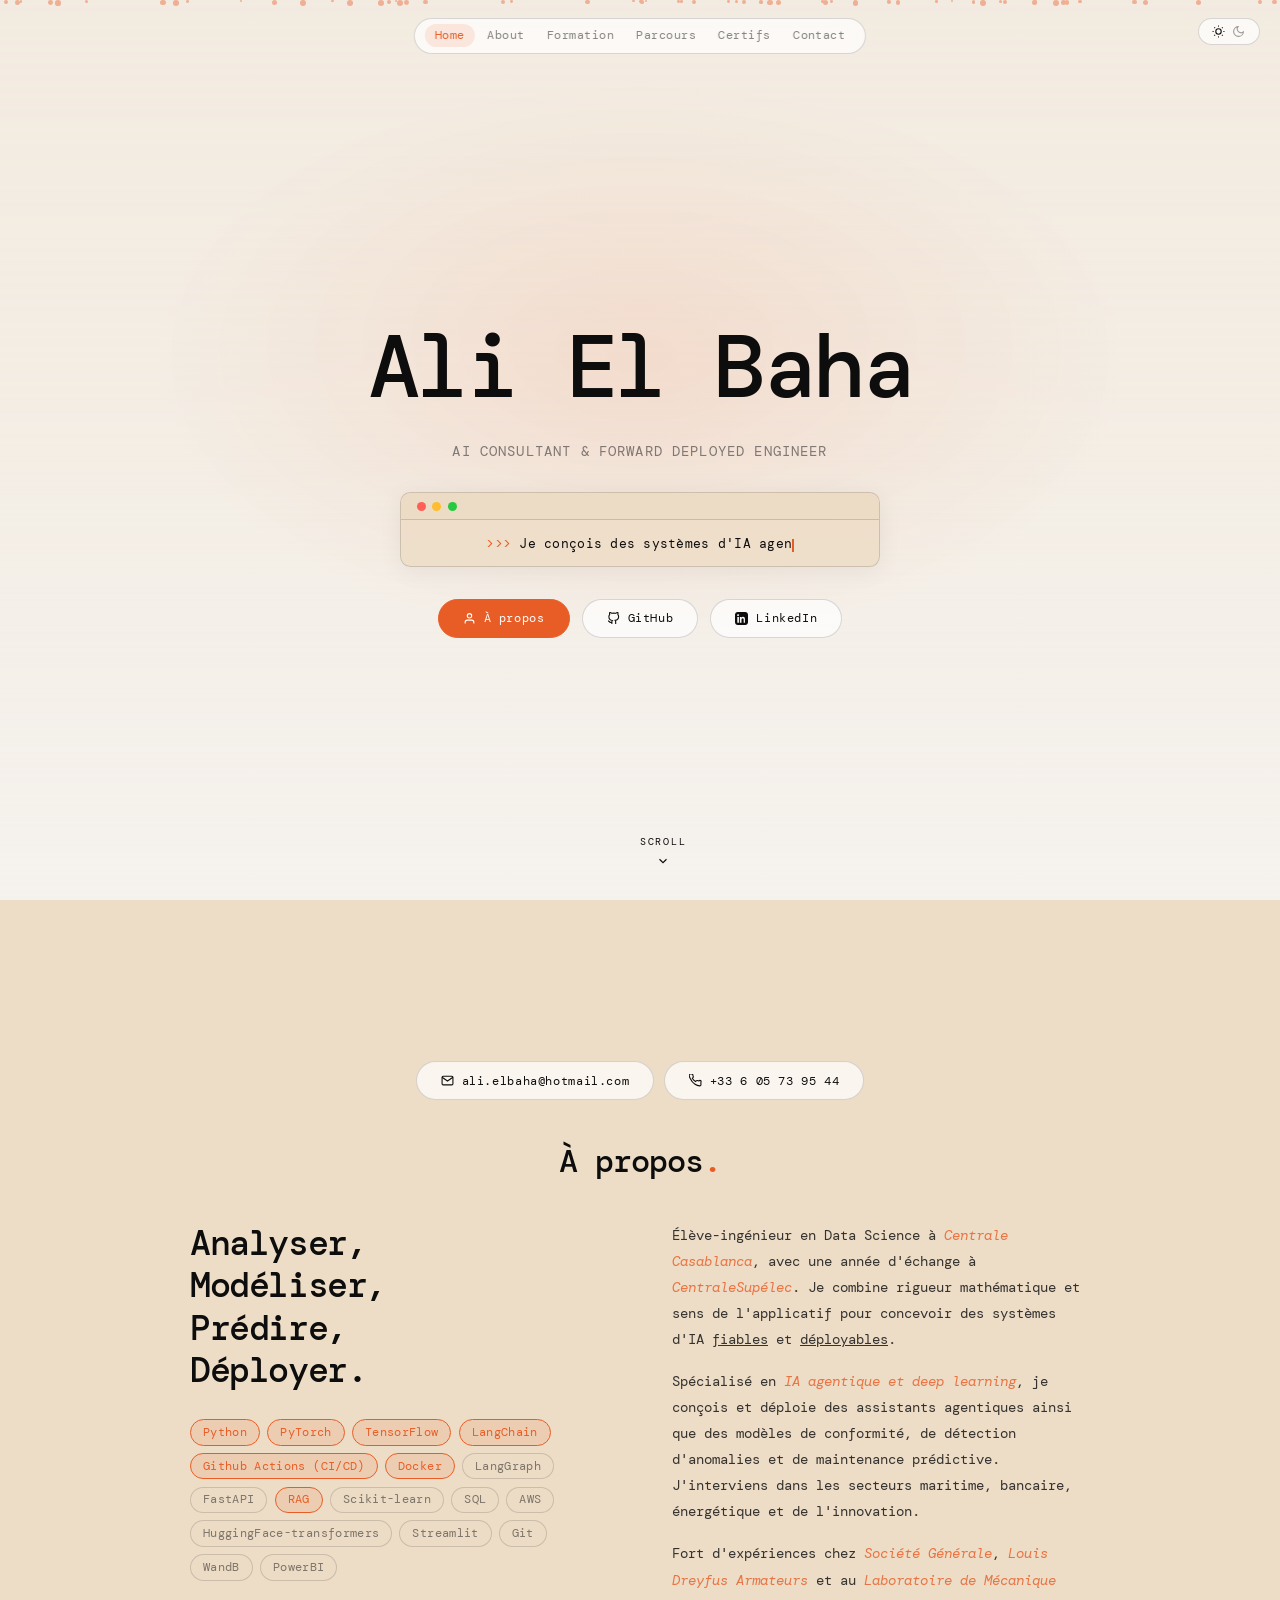
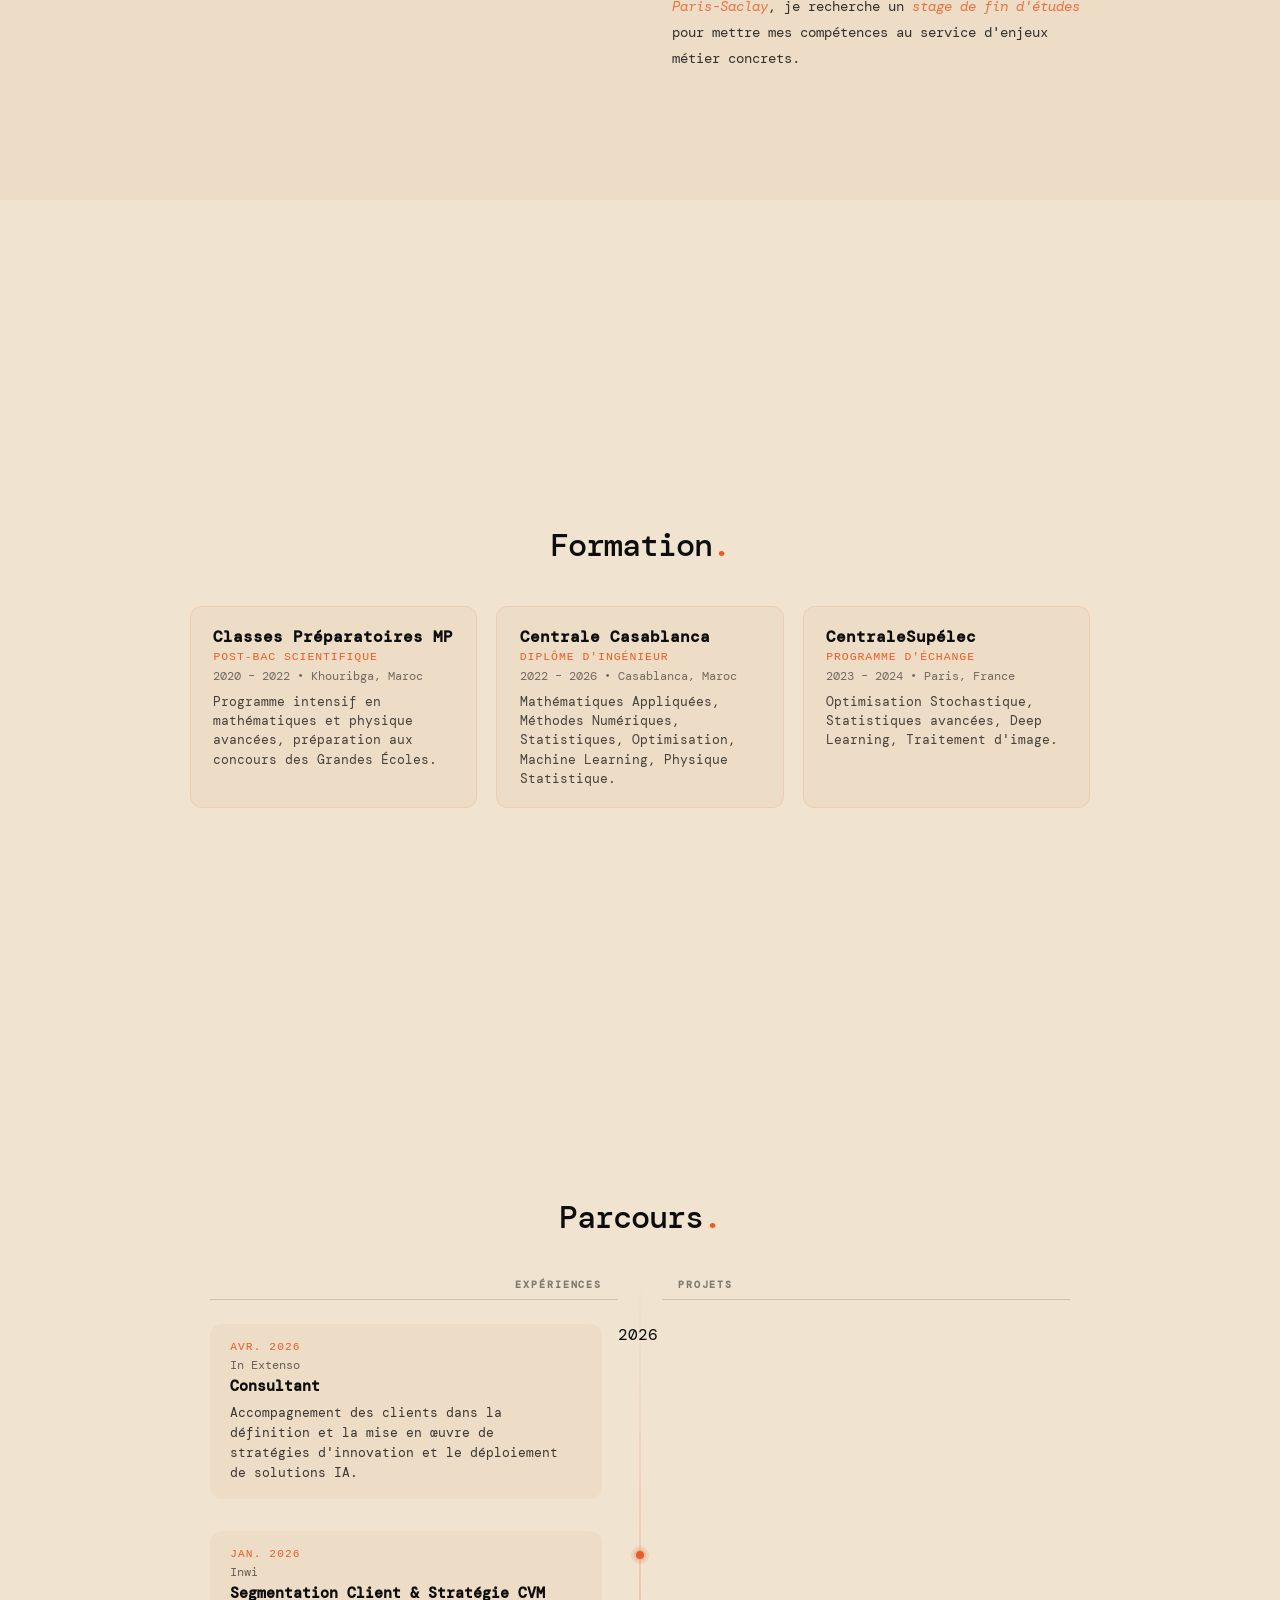
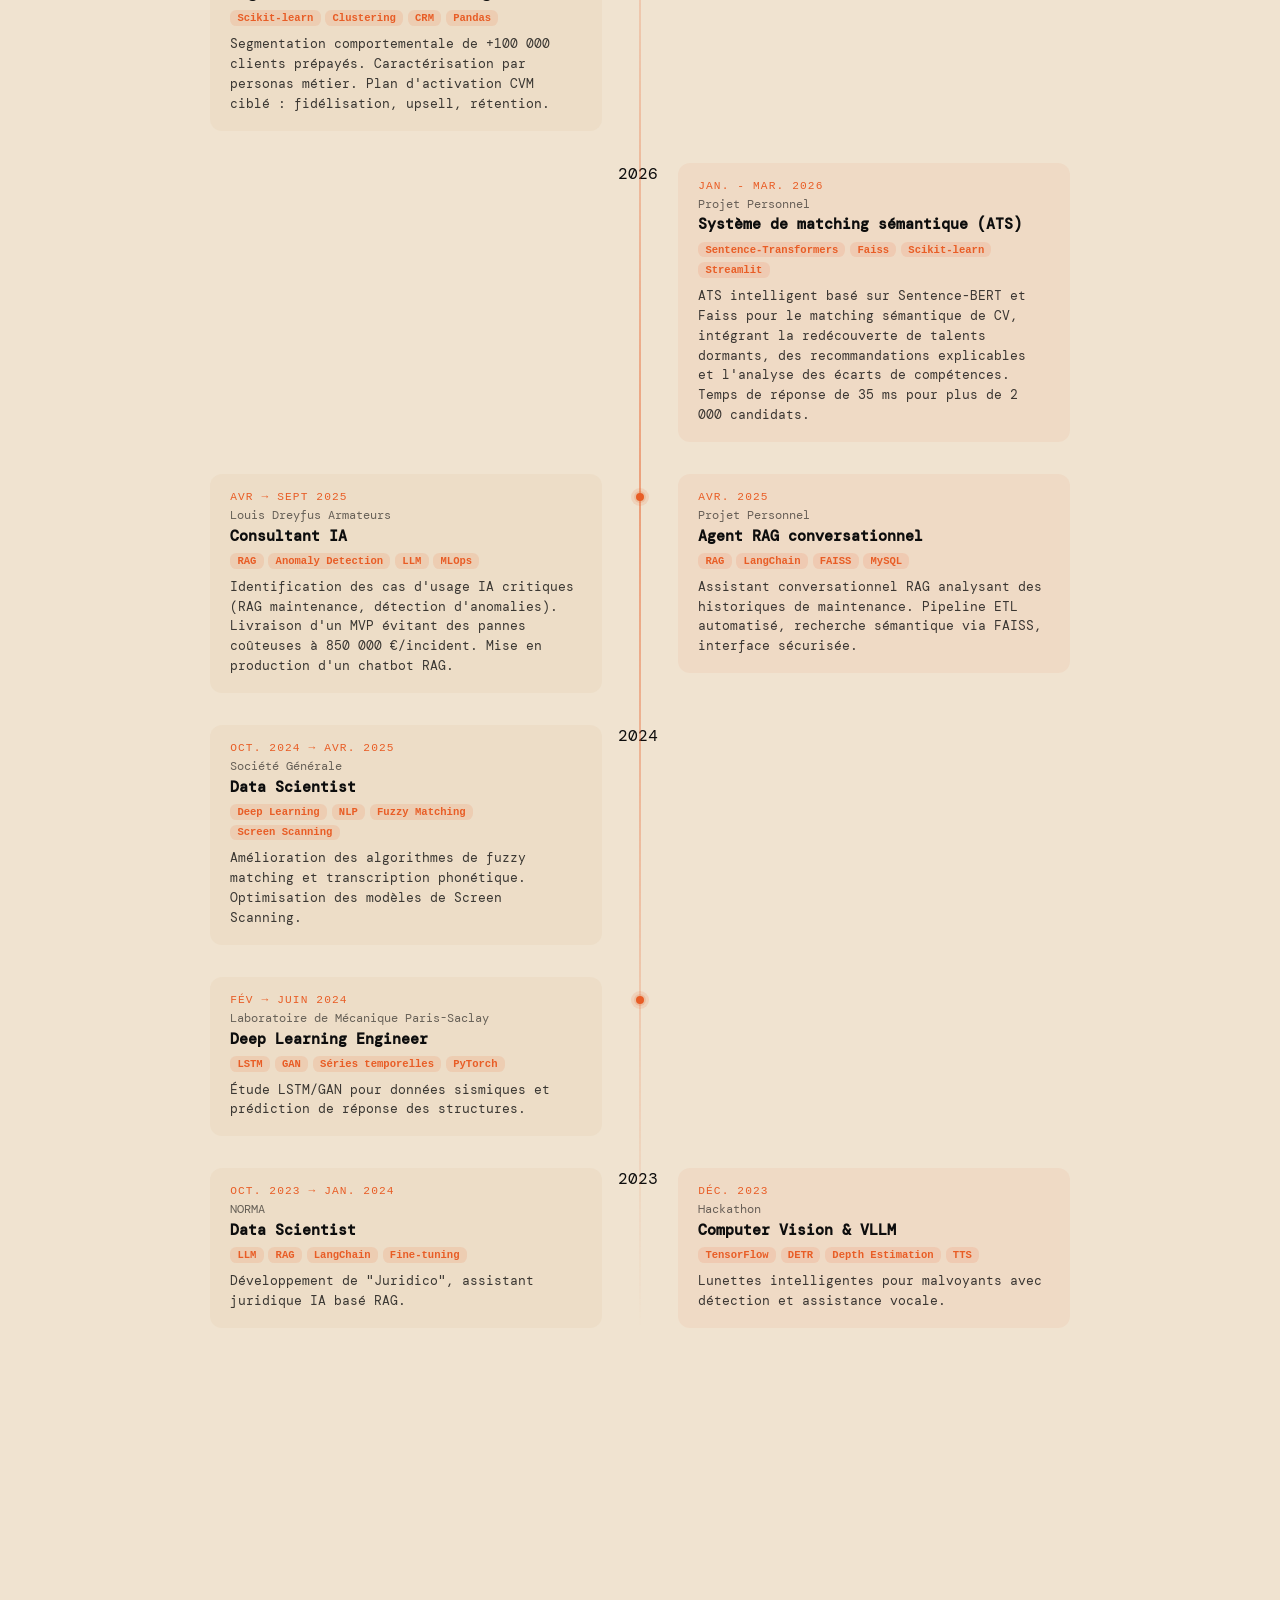
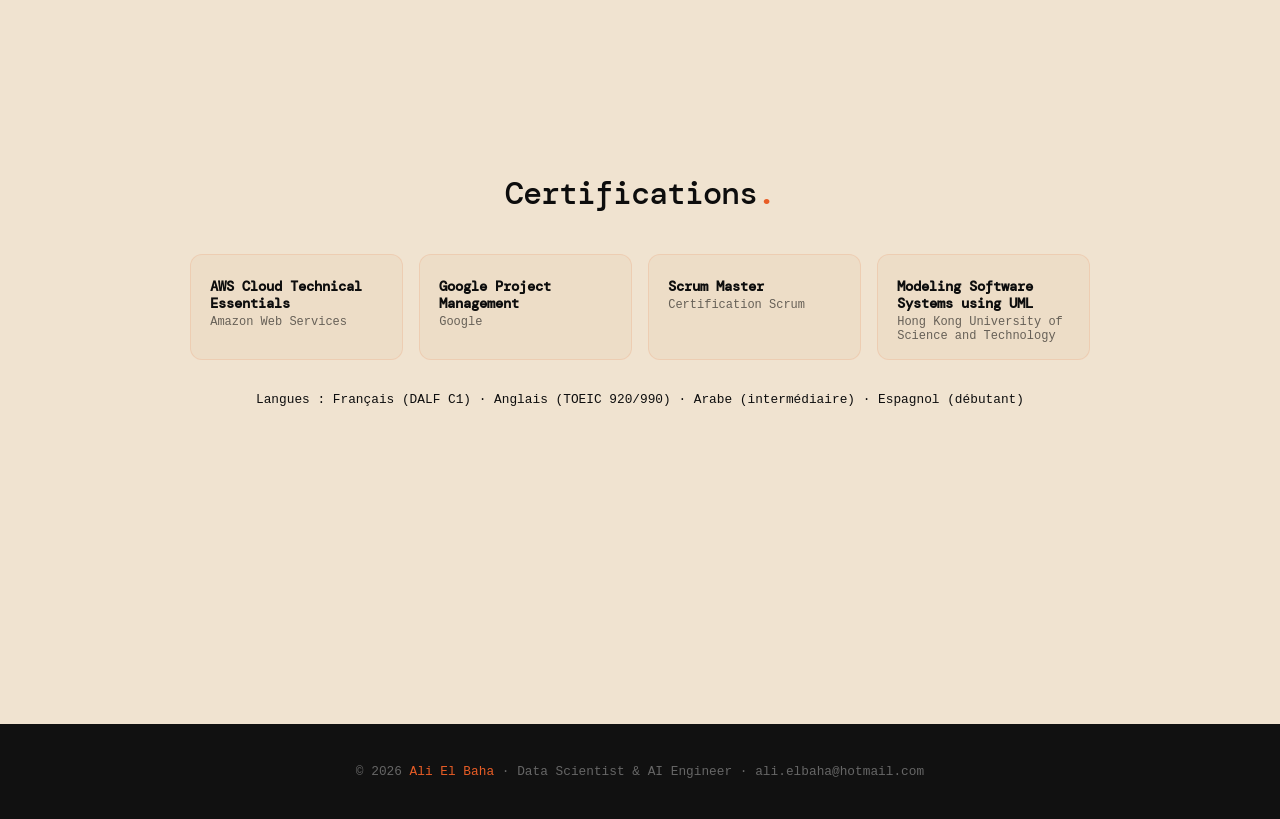
==== index.html @ 821bb81f "updated projects" ====
<!DOCTYPE html>
<html lang="fr" data-theme="light">
<head>
  <meta charset="UTF-8">
  <title>Ali El Baha | Data Scientist & AI Engineer</title>
  <meta name="viewport" content="width=device-width, initial-scale=1.0">
  <meta name="description" content="Ali El Baha — Élève-ingénieur en Data Science. Expertise en modélisation prédictive, Deep Learning, LLMs et IA agentique.">
  <meta name="keywords" content="data scientist, AI engineer, deep learning, LLM, RAG, machine learning, Python, PyTorch, Ali El Baha">
  <meta name="author" content="Ali El Baha">
  <meta property="og:title" content="Ali El Baha - Data Scientist & AI Engineer">
  <meta property="og:description" content="Portfolio d'Ali El Baha, Élève-ingénieur en Data Science. Expert en modélisation prédictive, LLMs et IA agentique.">
  <meta property="og:type" content="website">
  <meta name="twitter:card" content="summary_large_image">
  <meta name="robots" content="index,follow">
  <meta name="theme-color" content="#0a0a0a">
  <link rel="preconnect" href="https://fonts.googleapis.com">
  <link rel="preconnect" href="https://fonts.gstatic.com" crossorigin>
  <link href="https://fonts.googleapis.com/css2?family=DM+Mono:ital,wght@0,300;0,400;0,500;1,300;1,400&display=swap" rel="stylesheet">

  <style>
    :root {
      --primary: #0d0d0d;
      --secondary: #e85d26;
      --primary-rgb: 13, 13, 13;
      --secondary-rgb: 232, 93, 38;
      --color-bg: #ecdcc4c7;
      --color-bg-alt: #ecdcc4c7;
      --color-bg-alt2: rgba(232, 93, 38, 0.06);
      --color-text: #0d0d0d;
      --color-text-muted: rgba(13, 13, 13, 0.5);
      --color-border: rgba(13, 13, 13, 0.15);
      --color-accent: #e85d26;
      --color-accent-soft: rgba(232, 93, 38, 0.12);
      --color-accent-hover: #c94d1e;
      --color-surface: rgba(255,255,255,0.7);
      --color-surface-border: rgba(13,13,13,0.1);
    }
    [data-theme="dark"] {
      --primary: #f0ebe4;
      --secondary: #e85d26;
      --primary-rgb: 240, 235, 228;
      --secondary-rgb: 232, 93, 38;
      --color-bg: #111009;
      --color-bg-alt: #1a1812;
      --color-bg-alt2: rgba(232, 93, 38, 0.08);
      --color-text: #f0ebe4;
      --color-text-muted: rgba(240, 235, 228, 0.45);
      --color-border: rgba(240, 235, 228, 0.1);
      --color-accent: #e85d26;
      --color-accent-soft: rgba(232, 93, 38, 0.15);
      --color-accent-hover: #ff6d35;
      --color-surface: rgba(26, 24, 18, 0.8);
      --color-surface-border: rgba(240,235,228,0.08);
    }

    *, *::before, *::after { box-sizing: border-box; margin: 0; padding: 0; }
    html { scroll-behavior: smooth; }
    body {
      font-family: 'DM Mono', 'Courier New', monospace;
      background-color: var(--color-bg);
      color: var(--color-text);
      transition: background-color 0.4s, color 0.4s;
      overflow-x: hidden;
    }

    #particles-bg {
      position: fixed; inset: 0; z-index: 0; pointer-events: none; overflow: hidden;
    }
    .particle {
      position: absolute; border-radius: 50%; background: var(--color-accent);
      animation: float linear infinite;
    }
    @keyframes float {
      from { transform: translateY(100vh) scale(0); opacity: 0; }
      10% { opacity: 0.18; } 90% { opacity: 0.06; }
      to { transform: translateY(-10vh) scale(1); opacity: 0; }
    }

    .theme-toggle { position: fixed; top: 1.1rem; right: 1.25rem; z-index: 200; }
    .theme-toggle input { display: none; }
    .theme-toggle label {
      display: flex; align-items: center; gap: 0.45rem; cursor: pointer;
      background: var(--color-surface); backdrop-filter: blur(12px);
      -webkit-backdrop-filter: blur(12px); border: 1px solid var(--color-border);
      border-radius: 2rem; padding: 0.4rem 0.85rem; font-size: 0.72rem;
      font-family: 'DM Mono', monospace; color: var(--color-text);
      transition: all 0.3s; user-select: none; letter-spacing: 0.04em;
    }
    .theme-toggle label:hover { background: var(--color-accent-soft); border-color: var(--color-accent); }
    .theme-toggle label svg { transition: opacity 0.3s, transform 0.3s; flex-shrink: 0; }
    [data-theme="light"] #icon-moon { opacity: 0.4; }
    [data-theme="dark"] #icon-sun { opacity: 0.4; }

    nav {
      position: fixed; top: 1.1rem; left: 50%; transform: translateX(-50%);
      z-index: 200; display: flex; gap: 0.1rem; background: var(--color-surface);
      backdrop-filter: blur(12px); -webkit-backdrop-filter: blur(12px);
      border: 1px solid var(--color-border); border-radius: 2rem; padding: 0.35rem 0.6rem;
    }
    nav a {
      text-decoration: none; color: var(--color-text-muted); font-size: 0.72rem;
      padding: 0.25rem 0.65rem; border-radius: 1.5rem; transition: all 0.22s;
      font-family: 'DM Mono', monospace; letter-spacing: 0.04em; font-weight: 400;
    }
    nav a:hover { background: var(--color-accent); color: #fff; }
    nav a.active { background: var(--color-accent-soft); color: var(--color-accent); }

    section {
      position: relative; min-height: 100vh; display: flex; flex-direction: column;
      justify-content: center; align-items: center; padding: 6rem 1.5rem 4rem; z-index: 1;
    }
    .section-inner { max-width: 900px; width: 100%; }

    /* HERO */
    #hero {
      position: relative; text-align: center; min-height: 100vh; overflow: hidden;
      display: flex; flex-direction: column; justify-content: center; align-items: center;
    }
    #hero-image { position: absolute; inset: 0; background-size: cover; background-position: center; will-change: transform; z-index: 0; }
    #hero-overlay { position: absolute; inset: 0; z-index: 1; pointer-events: none; }
    [data-theme="light"] #hero-overlay {
      background: linear-gradient(to bottom, rgba(245,242,238,0.55) 0%, rgba(245,242,238,0.7) 50%, rgba(245,242,238,0.97) 100%);
    }
    [data-theme="dark"] #hero-overlay {
      background: linear-gradient(to bottom, rgba(17,16,9,0.3) 0%, rgba(17,16,9,0.5) 50%, rgba(17,16,9,0.97) 100%);
    }
    #hero-glow {
      position: absolute; inset: 0;
      background: radial-gradient(ellipse 55% 45% at 50% 40%, var(--color-accent-soft) 0%, transparent 70%);
      pointer-events: none; z-index: 2;
    }
    .hero-bg-title {
      position: absolute; top: 42%; left: 50%; transform: translate(-50%, -50%);
      font-size: clamp(2.5rem, 6vw, 7rem); font-weight: 500; letter-spacing: -0.04em;
      text-transform: uppercase; white-space: nowrap; pointer-events: none;
      user-select: none; z-index: 2; font-family: 'DM Mono', monospace;
      -webkit-text-stroke: 1px rgba(232, 93, 38, 0.18); color: transparent; opacity: 0.6;
    }
    [data-theme="dark"] .hero-bg-title { -webkit-text-stroke: 1px rgba(232, 93, 38, 0.22); }
    .hero-content {
      position: relative; z-index: 3; width: 100%; max-width: 640px;
      display: flex; flex-direction: column; align-items: center; gap: 2rem; padding: 2rem 1.5rem;
    }
    .hero-eyebrow {
      font-family: 'DM Mono', monospace; font-size: 0.7rem; letter-spacing: 0.2em;
      text-transform: uppercase; color: var(--color-accent); opacity: 0.85;
      animation: fadeUp 0.7s 0.1s ease both;
    }
    .hero-name {
      font-family: 'DM Mono', monospace; font-size: clamp(2.8rem, 7vw, 5.5rem);
      font-weight: 500; letter-spacing: -0.04em; line-height: 0.95;
      color: var(--color-text); animation: fadeUp 0.8s 0.2s ease both;
    }
    .hero-subtitle {
      font-family: 'DM Mono', monospace; font-size: clamp(0.75rem, 1.5vw, 0.9rem);
      color: var(--color-text-muted); letter-spacing: 0.08em; text-transform: uppercase;
      animation: fadeUp 0.8s 0.3s ease both;
    }
    @keyframes fadeUp {
      from { opacity: 0; transform: translateY(18px); }
      to { opacity: 1; transform: translateY(0); }
    }
    .hero-links {
      display: flex; gap: 0.75rem; justify-content: center; flex-wrap: wrap;
      animation: fadeUp 0.8s 0.4s ease both;
    }
    .hero-link {
      display: inline-flex; align-items: center; gap: 0.5rem;
      padding: 0.65rem 1.5rem; border: 1px solid var(--color-border); border-radius: 2rem;
      text-decoration: none; color: var(--color-text); font-size: 0.78rem;
      font-family: 'DM Mono', monospace; font-weight: 400; letter-spacing: 0.05em;
      transition: all 0.25s cubic-bezier(0.4,0,0.2,1);
      background: var(--color-surface); backdrop-filter: blur(8px); -webkit-backdrop-filter: blur(8px);
    }
    .hero-link:hover {
      background: var(--color-accent); border-color: var(--color-accent); color: #fff;
      transform: translateY(-2px); box-shadow: 0 8px 24px rgba(232, 93, 38, 0.25);
    }
    .hero-link.primary { background: var(--color-accent); border-color: var(--color-accent); color: #fff; }
    .hero-link.primary:hover {
      background: var(--color-accent-hover); border-color: var(--color-accent-hover);
      box-shadow: 0 8px 28px rgba(232, 93, 38, 0.35);
    }

    .code-window {
      background: var(--color-bg-alt); border: 1px solid var(--color-border);
      border-radius: 0.65rem; overflow: hidden; width: 100%; max-width: 480px;
      animation: fadeUp 0.8s 0.5s ease both; box-shadow: 0 4px 24px rgba(0,0,0,0.06);
    }
    [data-theme="dark"] .code-window { box-shadow: 0 4px 32px rgba(0,0,0,0.35); }
    .code-header {
      background: var(--color-bg); padding: 0.55rem 1rem; display: flex;
      align-items: center; gap: 0.4rem; border-bottom: 1px solid var(--color-border);
    }
    .dot { width: 9px; height: 9px; border-radius: 50%; flex-shrink: 0; }
    .dot.red { background: #ff5f57; }
    .dot.yellow { background: #febc2e; }
    .dot.green { background: #28c840; }
    .code-filename { margin-left: 0.5rem; font-family: 'DM Mono', monospace; font-size: 0.72rem; opacity: 0.45; color: var(--color-text); letter-spacing: 0.04em; }
    .code-body { padding: 0.9rem 1.1rem; font-family: 'DM Mono', monospace; font-size: 0.82rem; color: var(--color-text); min-height: 2.8rem; letter-spacing: 0.02em; }
    #skill-prompt { color: var(--color-accent); }
    #skill-cursor { display: inline-block; width: 1.5px; height: 1em; background: var(--color-accent); vertical-align: text-bottom; animation: blink 1s step-end infinite; }
    @keyframes blink { 50% { opacity: 0; } }

    .scroll-cue {
      position: absolute; bottom: 2rem; left: 50%; transform: translateX(-50%);
      z-index: 4; display: flex; flex-direction: column; align-items: center;
      gap: 0.4rem; opacity: 0.35; animation: fadeUp 1s 1s ease both;
    }
    .scroll-cue span { font-family: 'DM Mono', monospace; font-size: 0.6rem; letter-spacing: 0.18em; text-transform: uppercase; color: var(--color-text); }
    .scroll-cue svg { animation: bounce 2s ease-in-out infinite; }
    @keyframes bounce { 0%, 100% { transform: translateY(0); } 50% { transform: translateY(5px); } }

    .section-title {
      font-family: 'DM Mono', monospace; font-size: clamp(1.5rem, 3vw, 2rem);
      font-weight: 500; margin-bottom: 2.5rem; text-align: center; letter-spacing: -0.03em;
    }
    .section-title .accent { color: var(--color-accent); }

    /* ABOUT */
    #about { background: var(--color-bg-alt); }
    #about .about-grid { display: grid; grid-template-columns: 1fr 1fr; gap: 4rem; align-items: start; }
    .about-left { position: sticky; top: 6rem; }
    .about-left h2 {
      font-family: 'DM Mono', monospace; font-size: clamp(1.6rem, 3vw, 2.2rem);
      font-weight: 500; letter-spacing: -0.04em; line-height: 1.2;
      margin-bottom: 0.5rem; color: var(--color-text);
    }
    .about-left .about-role {
      font-family: 'DM Mono', monospace; font-size: 0.72rem; letter-spacing: 0.16em;
      text-transform: uppercase; color: var(--color-accent); margin-bottom: 1.75rem; display: block;
    }
    .about-stat-row { display: flex; gap: 1.5rem; flex-wrap: wrap; margin-top: 1.5rem; }
    .about-stat { display: flex; flex-direction: column; gap: 0.15rem; }
    .about-stat strong { font-family: 'DM Mono', monospace; font-size: 1.4rem; font-weight: 500; color: var(--color-accent); letter-spacing: -0.04em; line-height: 1; }
    .about-stat span { font-family: 'DM Mono', monospace; font-size: 0.68rem; letter-spacing: 0.1em; text-transform: uppercase; color: var(--color-text-muted); }
    .about-right { display: flex; flex-direction: column; gap: 1.5rem; }
    .about-text { font-family: 'DM Mono', monospace; font-size: 0.88rem; line-height: 1.85; color: var(--color-text); opacity: 0.82; }
    .about-text p + p { margin-top: 1rem; }
    .about-highlight { color: var(--color-accent); font-style: italic; }
    .skills-grid { display: flex; flex-wrap: wrap; gap: 0.45rem; }
    .skill-tag {
      font-family: 'DM Mono', monospace; font-size: 0.72rem; padding: 0.3rem 0.75rem;
      border: 1px solid var(--color-border); border-radius: 1.5rem;
      color: var(--color-text-muted); background: var(--color-bg);
      transition: all 0.2s cubic-bezier(0.4,0,0.2,1); letter-spacing: 0.03em; cursor: default;
    }
    .skill-tag:hover { background: var(--color-accent); border-color: var(--color-accent); color: #fff; transform: translateY(-1px); }
    .skill-tag.featured { border-color: var(--color-accent); color: var(--color-accent); background: var(--color-accent-soft); }
    .skill-tag.featured:hover { background: var(--color-accent); color: #fff; }

    .about-contact-bar { display: flex; flex-wrap: wrap; gap: 0.6rem; justify-content: center; margin-bottom: 2.5rem; }

    .reveal { opacity: 0; transform: translateY(22px); transition: opacity 0.65s ease, transform 0.65s ease; }
    .reveal.visible { opacity: 1; transform: translateY(0); }

    /* ══════════════════════════════════════
       TIMELINE — desktop (≥ 701px)
       Two-sided: experiences LEFT, projects RIGHT, facing each other.
       ══════════════════════════════════════ */
    #parcours { background: transparent; }

    .timeline {
      position: relative;
      max-width: 860px;
      margin: 0 auto;
    }
    /* Central vertical line */
    .timeline::before {
      content: '';
      position: absolute;
      left: 50%;
      top: 0; bottom: 0;
      width: 1px;
      background: linear-gradient(to bottom, transparent, var(--color-accent), transparent);
      transform: translateX(-50%);
    }

    /* Each row = left-card | rail | right-card */
    .tl-row {
      display: grid;
      grid-template-columns: 1fr 44px 1fr;
      gap: 0;
      margin-bottom: 2rem;
      align-items: start;
    }

    .tl-left  { padding-right: 1rem; }
    .tl-right { padding-left:  1rem; }

    /* Rail: dot + optional year label */
    .tl-rail {
      display: flex;
      flex-direction: column;
      align-items: center;
      padding-top: 1.1rem;
      gap: 0.35rem;
    }
    .tl-dot {
      width: 12px; height: 12px; border-radius: 50%;
      background: var(--color-accent);
      border: 2px solid var(--color-bg);
      box-shadow: 0 0 0 3px var(--color-accent-soft);
      flex-shrink: 0;
    }
    .tl-year {
      font-family: 'DM Mono', monospace;
      font-size: 0.62rem;
      letter-spacing: 0.1em;
      color: var(--color-accent);
      opacity: 0.7;
      writing-mode: vertical-rl;
      text-orientation: mixed;
    }

    /* Card styles */
    .tl-card {
      background: var(--color-bg-alt);
      border: 1px solid transparent;
      border-radius: 0.75rem;
      padding: 1rem 1.2rem;
      transition: all 0.25s;
      cursor: default;
      height: 100%;
    }
    .tl-card.project {
      background: var(--color-bg-alt2);
    }
    .tl-card:hover {
      border-color: var(--color-accent);
      transform: translateY(-2px);
      box-shadow: 0 4px 20px var(--color-accent-soft);
    }
    /* Empty placeholder — no card */
    .tl-empty { /* just takes up grid space */ }

    .tl-period {
      font-family: 'Courier New', monospace; font-size: 0.7rem;
      color: var(--color-accent); letter-spacing: 0.1em; margin-bottom: 0.25rem;
    }
    .tl-company { font-size: 0.76rem; opacity: 0.6; margin-bottom: 0.18rem; }
    .tl-role { font-size: 0.92rem; font-weight: 600; margin-bottom: 0.45rem; }
    .tl-tags { display: flex; flex-wrap: wrap; gap: 0.3rem; margin-bottom: 0.5rem; }
    .tl-tag {
      font-family: 'Courier New', monospace; font-size: 0.66rem; font-weight: 600;
      padding: 0.12rem 0.45rem; background: var(--color-accent-soft);
      color: var(--color-accent); border-radius: 0.4rem;
    }
    .tl-desc { font-size: 0.8rem; line-height: 1.55; opacity: 0.8; }

    /* Label strip above the two columns */
    .tl-header {
      display: grid;
      grid-template-columns: 1fr 44px 1fr;
      margin-bottom: 1.5rem;
    }
    .tl-header-label {
      font-family: 'DM Mono', monospace;
      font-size: 0.65rem;
      letter-spacing: 0.18em;
      text-transform: uppercase;
      color: var(--color-text-muted);
      padding-bottom: 0.5rem;
      border-bottom: 1px solid var(--color-border);
    }
    .tl-header-label.left  { text-align: right; padding-right: 1rem; }
    .tl-header-label.right { text-align: left;  padding-left:  1rem; }
    .tl-header-center { /* spacer */ }

    /* ══════════════════════════════════════
       TIMELINE — mobile (≤ 700px)
       Single column: left-aligned rail + card.
       All items stack in chronological order.
       ══════════════════════════════════════ */
    @media (max-width: 700px) {
      nav { display: none; }
      section { padding: 5rem 1rem 3rem; }

      .hero-name { font-size: clamp(2.2rem, 10vw, 3.5rem); }
      .hero-subtitle { font-size: 0.7rem; }
      .hero-links { gap: 0.5rem; }
      .hero-link { padding: 0.55rem 1rem; font-size: 0.72rem; }

      #about .about-grid { grid-template-columns: 1fr; gap: 2rem; }
      .about-left { position: static; }
      .about-contact-bar { gap: 0.4rem; }
      .about-contact-bar .hero-link { font-size: 0.7rem; padding: 0.5rem 0.85rem; }

      .code-window { max-width: 100%; }

      /* Hide column headers */
      .tl-header { display: none; }

      /* Vertical line on the left */
      .timeline::before { left: 0.85rem; transform: none; }

      /* Single-column layout */
      .tl-row {
        grid-template-columns: 1.8rem 1fr;
        grid-template-rows: auto;
        margin-bottom: 1.25rem;
      }

      /* Rail always in column 1 */
      .tl-rail { grid-column: 1; grid-row: 1; padding-top: 0.9rem; }

      /* The visible card always in column 2 */
      .tl-left,
      .tl-right  { grid-column: 2; grid-row: 1; padding: 0; }

      /* Hide whichever side has no card (the empty div) */
      .tl-empty  { display: none; }

      /* When a row has BOTH sides filled, stack them */
      .tl-row.both .tl-left  { grid-column: 2; grid-row: 1; padding-bottom: 0.75rem; }
      .tl-row.both .tl-right { grid-column: 2; grid-row: 2; }
      .tl-row.both .tl-rail  { grid-row: 1 / span 2; }

      /* Year label: rotate back to horizontal */
      .tl-year { writing-mode: horizontal-tb; font-size: 0.6rem; opacity: 0.6; }

      #certifications .cert-grid { grid-template-columns: 1fr; }
      .formation-grid { grid-template-columns: 1fr; }
    }

    /* CERTIFICATIONS */
    #certifications .cert-grid { display: grid; grid-template-columns: repeat(auto-fit, minmax(200px, 1fr)); gap: 1rem; }
    .cert-card { background: var(--color-bg-alt); border: 1px solid var(--color-accent-soft); border-radius: 0.75rem; padding: 1rem 1.2rem; transition: all 0.25s; }
    .cert-card:hover { border-color: var(--color-accent); transform: translateY(-2px); }
    .cert-icon { font-size: 1.4rem; margin-bottom: 0.4rem; }
    .cert-name { font-size: 0.85rem; font-weight: 600; margin-bottom: 0.2rem; }
    .cert-org { font-size: 0.75rem; opacity: 0.6; font-family: 'Courier New', monospace; }

    footer { text-align: center; padding: 2.5rem 1rem; background: #111; color: #666; font-size: 0.8rem; font-family: 'Courier New', monospace; }
    footer span { color: var(--color-accent); }

    .formation-grid { display: grid; grid-template-columns: repeat(auto-fit, minmax(250px, 1fr)); gap: 1.2rem; }
    .formation-card { background: var(--color-bg-alt); border: 1px solid var(--color-accent-soft); border-radius: 0.75rem; padding: 1.2rem 1.4rem; transition: all 0.25s; }
    .formation-card:hover { border-color: var(--color-accent); transform: translateY(-2px); }
    .formation-school { font-size: 1rem; font-weight: 600; margin-bottom: 0.2rem; }
    .formation-degree { font-family: 'Courier New', monospace; font-size: 0.72rem; color: var(--color-accent); letter-spacing: 0.08em; margin-bottom: 0.3rem; }
    .formation-period { font-size: 0.75rem; opacity: 0.55; margin-bottom: 0.5rem; }
    .formation-detail { font-size: 0.8rem; opacity: 0.75; line-height: 1.5; }
  </style>
</head>
<body>

  <div id="particles-bg"></div>

  <div class="theme-toggle">
    <input type="checkbox" id="theme-toggle-input">
    <label for="theme-toggle-input">
      <svg id="icon-sun" width="13" height="13" viewBox="0 0 24 24" fill="none" stroke="currentColor" stroke-width="2">
        <circle cx="12" cy="12" r="5"/>
        <line x1="12" y1="1" x2="12" y2="3"/><line x1="12" y1="21" x2="12" y2="23"/>
        <line x1="4.22" y1="4.22" x2="5.64" y2="5.64"/><line x1="18.36" y1="18.36" x2="19.78" y2="19.78"/>
        <line x1="1" y1="12" x2="3" y2="12"/><line x1="21" y1="12" x2="23" y2="12"/>
        <line x1="4.22" y1="19.78" x2="5.64" y2="18.36"/><line x1="18.36" y1="5.64" x2="19.78" y2="4.22"/>
      </svg>
      <svg id="icon-moon" width="13" height="13" viewBox="0 0 24 24" fill="none" stroke="currentColor" stroke-width="2">
        <path d="M21 12.79A9 9 0 1111.21 3a7 7 0 009.79 9.79z"/>
      </svg>
    </label>
  </div>

  <nav>
    <a href="#hero" class="active">Home</a>
    <a href="#about">About</a>
    <a href="#formation">Formation</a>
    <a href="#parcours">Parcours</a>
    <a href="#certifications">Certifs</a>
    <a href="#contact">Contact</a>
  </nav>

  <!-- HERO -->
  <section id="hero">
    <div id="hero-image" aria-hidden="true"></div>
    <div id="hero-overlay" aria-hidden="true"></div>
    <div id="hero-glow" aria-hidden="true"></div>
    <span class="hero-bg-title" aria-hidden="true"></span>
    <div class="hero-content">
      <p class="hero-eyebrow"></p>
      <h1 class="hero-name">Ali El Baha</h1>
      <p class="hero-subtitle">AI Consultant &amp; Forward Deployed Engineer</p>
      <div class="code-window">
        <div class="code-header">
          <span class="dot red"></span><span class="dot yellow"></span><span class="dot green"></span>
          <span class="code-filename"></span>
        </div>
        <div class="code-body">
          <span id="skill-prompt">&gt;&gt;&gt; </span>
          <span id="skill-prefix">Je </span><span id="skill-dyn"></span><span id="skill-cursor"></span>
        </div>
      </div>
      <div class="hero-links">
        <a href="#about" class="hero-link primary">
          <svg width="13" height="13" viewBox="0 0 24 24" fill="none" stroke="currentColor" stroke-width="2"><path d="M20 21v-2a4 4 0 00-4-4H8a4 4 0 00-4 4v2"/><circle cx="12" cy="7" r="4"/></svg>
          À propos
        </a>
        <a href="https://github.com/alielbaha" class="hero-link" target="_blank" rel="noopener">
          <svg width="13" height="13" viewBox="0 0 24 24" fill="none" stroke="currentColor" stroke-width="2"><path d="M9 19c-5 1.5-5-2.5-7-3m14 6v-3.87a3.37 3.37 0 00-.94-2.61c3.14-.35 6.44-1.54 6.44-7A5.44 5.44 0 0020 4.77 5.07 5.07 0 0019.91 1S18.73.65 16 2.48a13.38 13.38 0 00-7 0C6.27.65 5.09 1 5.09 1A5.07 5.07 0 005 4.77a5.44 5.44 0 00-1.5 3.78c0 5.42 3.3 6.61 6.44 7A3.37 3.37 0 009 18.13V22"/></svg>
          GitHub
        </a>
        <a href="https://www.linkedin.com/in/alielbaha/" class="hero-link" target="_blank" rel="noopener">
          <svg width="13" height="13" fill="currentColor" viewBox="0 0 24 24"><path d="M19 0h-14c-2.761 0-5 2.239-5 5v14c0 2.761 2.239 5 5 5h14c2.762 0 5-2.239 5-5v-14c0-2.761-2.238-5-5-5zm-11.75 20h-3v-11h3v11zm-1.5-12.268c-.966 0-1.75-.784-1.75-1.75s.784-1.75 1.75-1.75 1.75.784 1.75 1.75-.783 1.75-1.75 1.75zm13.25 12.268h-3v-5.604c0-1.337-.026-3.063-1.865-3.063-1.865 0-2.151 1.455-2.151 2.961v5.706h-3v-11h2.885v1.5h.041c.402-.761 1.382-1.563 2.845-1.563 3.041 0 3.604 2.002 3.604 4.604v6.459z"/></svg>
          LinkedIn
        </a>
      </div>
    </div>
    <div class="scroll-cue" aria-hidden="true">
      <span>Scroll</span>
      <svg width="14" height="14" viewBox="0 0 24 24" fill="none" stroke="currentColor" stroke-width="2"><polyline points="6 9 12 15 18 9"/></svg>
    </div>
  </section>

  <!-- ABOUT -->
  <section id="about">
    <div class="section-inner">
      <div class="about-contact-bar reveal">
        <a href="mailto:ali.elbaha@hotmail.com" class="hero-link">
          <svg width="13" height="13" fill="none" stroke="currentColor" stroke-width="2" viewBox="0 0 24 24"><path d="M4 4h16c1.1 0 2 .9 2 2v12c0 1.1-.9 2-2 2H4c-1.1 0-2-.9-2-2V6c0-1.1.9-2 2-2z"/><polyline points="22,6 12,13 2,6"/></svg>
          ali.elbaha@hotmail.com
        </a>
        <a href="tel:+33605739544" class="hero-link">
          <svg width="13" height="13" fill="none" stroke="currentColor" stroke-width="2" viewBox="0 0 24 24"><path d="M22 16.92v3a2 2 0 01-2.18 2 19.79 19.79 0 01-8.63-3.07A19.5 19.5 0 013.07 9.8 19.79 19.79 0 01.1 1.18 2 2 0 012.1 0h3a2 2 0 012 1.72 12.84 12.84 0 00.7 2.81 2 2 0 01-.45 2.11L6.09 7.91a16 16 0 006 6l1.27-1.27a2 2 0 012.11-.45 12.84 12.84 0 002.81.7A2 2 0 0122 14.92z"/></svg>
          +33 6 05 73 95 44
        </a>

      </div>
      <h2 class="section-title reveal">À propos<span class="accent">.</span></h2>
      <div class="about-grid">
        <div class="about-left reveal">
          <h2>Analyser<span class="accent">,</span><br>Modéliser<span class="accent">,</span><br>Prédire<span class="accent">,</span><br>Déployer<span class="accent">.</span></h2>
          <div class="skills-grid" style="margin-top:1.75rem;">
            <span class="skill-tag featured">Python</span>
            <span class="skill-tag featured">PyTorch</span>
            <span class="skill-tag featured">TensorFlow</span>
            <span class="skill-tag featured">LangChain</span>
            <span class="skill-tag featured">Github Actions (CI/CD)</span>
            <span class="skill-tag featured">Docker</span> 
            <span class="skill-tag">LangGraph</span>
            <span class="skill-tag">FastAPI</span>
            <span class="skill-tag featured">RAG</span>
            <span class="skill-tag">Scikit-learn</span>
            <span class="skill-tag">SQL</span>
            <span class="skill-tag">AWS</span>
            <span class="skill-tag">HuggingFace-transformers</span>
            <span class="skill-tag">Streamlit</span>
            <span class="skill-tag">Git</span>
            <span class="skill-tag">WandB</span>
            <span class="skill-tag">PowerBI</span>
          </div>
        </div>
        <div class="about-right reveal">
          <div class="about-text">
            <p>Élève-ingénieur en Data Science à <span class="about-highlight">Centrale Casablanca</span>, avec une année d'échange à <span class="about-highlight">CentraleSupélec</span>. Je combine rigueur mathématique et sens de l'applicatif pour concevoir des systèmes d'IA <u>fiables</u> et <u>déployables</u>.</p>
            <p>Spécialisé en <span class="about-highlight">IA agentique et deep learning</span>, je conçois et déploie des assistants agentiques ainsi que des modèles de conformité, de détection d'anomalies et de maintenance prédictive. J'interviens dans les secteurs maritime, bancaire, énergétique et de l'innovation.</p>
            <p>Fort d'expériences chez <span class="about-highlight">Société Générale</span>, <span class="about-highlight">Louis Dreyfus Armateurs</span> et au <span class="about-highlight">Laboratoire de Mécanique Paris-Saclay</span>, je recherche un <span class="about-highlight">stage de fin d'études</span> pour mettre mes compétences au service d'enjeux métier concrets.</p>
          </div>
        </div>
      </div>
    </div>
  </section>

  <!-- FORMATION -->
  <section id="formation">
    <div class="section-inner">
      <h2 class="section-title reveal">Formation<span class="accent">.</span></h2>
      <div class="formation-grid">
        <div class="formation-card reveal">
          <div class="formation-school">Classes Préparatoires MP</div>
          <div class="formation-degree">POST-BAC SCIENTIFIQUE</div>
          <div class="formation-period">2020 – 2022 • Khouribga, Maroc</div>
          <div class="formation-detail">Programme intensif en mathématiques et physique avancées, préparation aux concours des Grandes Écoles.</div>
        </div>
        <div class="formation-card reveal">
          <div class="formation-school">Centrale Casablanca</div>
          <div class="formation-degree">DIPLÔME D'INGÉNIEUR</div>
          <div class="formation-period">2022 – 2026 • Casablanca, Maroc</div>
          <div class="formation-detail">Mathématiques Appliquées, Méthodes Numériques, Statistiques, Optimisation, Machine Learning, Physique Statistique.</div>
        </div>
        <div class="formation-card reveal">
          <div class="formation-school">CentraleSupélec</div>
          <div class="formation-degree">PROGRAMME D'ÉCHANGE</div>
          <div class="formation-period">2023 – 2024 • Paris, France</div>
          <div class="formation-detail">Optimisation Stochastique, Statistiques avancées, Deep Learning, Traitement d'image.</div>
        </div>
      </div>
    </div>
  </section>

  <!-- PARCOURS -->
  <section id="parcours">
    <div class="section-inner">
      <h2 class="section-title reveal">Parcours<span class="accent">.</span></h2>

      <div class="timeline reveal">

        <!-- Column headers (desktop only) -->
        <div class="tl-header">
          <div class="tl-header-label left"><b>Expériences</b></div>
          <div class="tl-header-center"></div>
          <div class="tl-header-label right"><b>Projets</b></div>
        </div>

        <!-- ── 2026 ── -->

        <!-- AVR 2026 | In Extenso (exp only) -->
        <div class="tl-row">
          <div class="tl-left">
            <div class="tl-card">
              <div class="tl-period">AVR. 2026</div>
              <div class="tl-company">In Extenso</div>
              <div class="tl-role">Consultant</div>
              <div class="tl-desc">Accompagnement des clients dans la définition et la mise en œuvre de stratégies d'innovation et le déploiement de solutions IA.</div>
            </div>
          </div>
          <div class="timeline-rail">
            <div class="timeline-dot"></div>
            <div class="timeline-year">2026</div>
          </div>
          <div class="tl-empty tl-right"></div>
        </div>

        <!-- JAN 2026 | Inwi (exp only) -->
        <div class="tl-row">
          <div class="tl-left">
            <div class="tl-card">
              <div class="tl-period">JAN. 2026</div>
              <div class="tl-company">Inwi</div>
              <div class="tl-role">Segmentation Client &amp; Stratégie CVM</div>
              <div class="tl-tags">
                <span class="tl-tag">Scikit-learn</span><span class="tl-tag">Clustering</span>
                <span class="tl-tag">CRM</span><span class="tl-tag">Pandas</span>
              </div>
              <div class="tl-desc">Segmentation comportementale de +100 000 clients prépayés. Caractérisation par personas métier. Plan d'activation CVM ciblé : fidélisation, upsell, rétention.</div>
            </div>
          </div>
          <div class="tl-rail"><div class="tl-dot"></div></div>
          <div class="tl-empty tl-right"></div>
        </div>

        <!-- ── 2025 ── -->

        <!-- NOV 2025 | Multi-Agents (project only) -->
        <div class="tl-row">
          <div class="tl-empty tl-left"></div>
          <div class="timeline-rail">
            <div class="timeline-dot"></div>
            <div class="timeline-year">2026</div>
          </div>
          <div class="tl-right">
            <div class="tl-card project">
              <div class="tl-period">JAN. - MAR. 2026</div>
              <div class="tl-company">Projet Personnel</div>
              <div class="tl-role">Système de matching sémantique (ATS)</div>
              <div class="tl-tags">
                <span class="tl-tag">Sentence-Transformers</span>
                <span class="tl-tag">Faiss</span>
                <span class="tl-tag">Scikit-learn</span>
                <span class="tl-tag">Streamlit</span>
              </div>
              <div class="tl-desc">
                ATS intelligent basé sur Sentence-BERT et Faiss pour le matching sémantique de CV, intégrant la redécouverte de talents dormants, des recommandations explicables et l'analyse des écarts de compétences. Temps de réponse de 35 ms pour plus de 2 000 candidats.
              </div>
            </div>
          </div>
        </div>

        <!-- AVR–SEPT 2025 | Louis Dreyfus (exp)  ↔  AVR 2025 | RAG project -->
        <div class="tl-row both">
          <div class="tl-left">
            <div class="tl-card">
              <div class="tl-period">AVR → SEPT 2025</div>
              <div class="tl-company">Louis Dreyfus Armateurs</div>
              <div class="tl-role">Consultant IA</div>
              <div class="tl-tags">
                <span class="tl-tag">RAG</span><span class="tl-tag">Anomaly Detection</span>
                <span class="tl-tag">LLM</span><span class="tl-tag">MLOps</span>
              </div>
              <div class="tl-desc">Identification des cas d'usage IA critiques (RAG maintenance, détection d'anomalies). Livraison d'un MVP évitant des pannes coûteuses à 850 000 €/incident. Mise en production d'un chatbot RAG.</div>
            </div>
          </div>
          <div class="tl-rail"><div class="tl-dot"></div></div>
          <div class="tl-right">
            <div class="tl-card project">
              <div class="tl-period">AVR. 2025</div>
              <div class="tl-company">Projet Personnel</div>
              <div class="tl-role">Agent RAG conversationnel</div>
              <div class="tl-tags">
                <span class="tl-tag">RAG</span><span class="tl-tag">LangChain</span>
                <span class="tl-tag">FAISS</span><span class="tl-tag">MySQL</span>
              </div>
              <div class="tl-desc">Assistant conversationnel RAG analysant des historiques de maintenance. Pipeline ETL automatisé, recherche sémantique via FAISS, interface sécurisée.</div>
            </div>
          </div>
        </div>

        <!-- ── 2024–2025 ── -->

        <!-- OCT 2024–AVR 2025 | Société Générale (exp only) -->
        <div class="tl-row">
          <div class="tl-left">
            <div class="tl-card">
              <div class="tl-period">OCT. 2024 → AVR. 2025</div>
              <div class="tl-company">Société Générale</div>
              <div class="tl-role">Data Scientist</div>
              <div class="tl-tags">
                <span class="tl-tag">Deep Learning</span><span class="tl-tag">NLP</span>
                <span class="tl-tag">Fuzzy Matching</span><span class="tl-tag">Screen Scanning</span>
              </div>
              <div class="tl-desc">Amélioration des algorithmes de fuzzy matching et transcription phonétique. Optimisation des modèles de Screen Scanning.</div>
            </div>
          </div>
          <div class="timeline-rail">
            <div class="timeline-dot"></div>
            <div class="timeline-year">2024</div>
          </div>
          <div class="tl-empty tl-right"></div>
        </div>

        <!-- FÉV–JUIN 2024 | Paris-Saclay (exp only) -->
        <div class="tl-row">
          <div class="tl-left">
            <div class="tl-card">
              <div class="tl-period">FÉV → JUIN 2024</div>
              <div class="tl-company">Laboratoire de Mécanique Paris-Saclay</div>
              <div class="tl-role">Deep Learning Engineer</div>
              <div class="tl-tags">
                <span class="tl-tag">LSTM</span><span class="tl-tag">GAN</span>
                <span class="tl-tag">Séries temporelles</span><span class="tl-tag">PyTorch</span>
              </div>
              <div class="tl-desc">Étude LSTM/GAN pour données sismiques et prédiction de réponse des structures.</div>
            </div>
          </div>
          <div class="tl-rail"><div class="tl-dot"></div></div>
          <div class="tl-empty tl-right"></div>
        </div>

        <!-- ── 2023–2024 ── -->

        <!-- OCT 2023–JAN 2024 | NORMA (exp)  ↔  DÉC 2023 | Hackathon (project) -->
        <div class="tl-row both">
          <div class="tl-left">
            <div class="tl-card">
              <div class="tl-period">OCT. 2023 → JAN. 2024</div>
              <div class="tl-company">NORMA</div>
              <div class="tl-role">Data Scientist</div>
              <div class="tl-tags">
                <span class="tl-tag">LLM</span><span class="tl-tag">RAG</span>
                <span class="tl-tag">LangChain</span><span class="tl-tag">Fine-tuning</span>
              </div>
              <div class="tl-desc">Développement de "Juridico", assistant juridique IA basé RAG.</div>
            </div>
          </div>
          <div class="timeline-rail">
            <div class="timeline-dot"></div>
            <div class="timeline-year">2023</div>
          </div>
          <div class="tl-right">
            <div class="tl-card project">
              <div class="tl-period">DÉC. 2023</div>
              <div class="tl-company">Hackathon</div>
              <div class="tl-role">Computer Vision &amp; VLLM</div>
              <div class="tl-tags">
                <span class="tl-tag">TensorFlow</span><span class="tl-tag">DETR</span>
                <span class="tl-tag">Depth Estimation</span><span class="tl-tag">TTS</span>
              </div>
              <div class="tl-desc">Lunettes intelligentes pour malvoyants avec détection et assistance vocale.</div>
            </div>
          </div>
        </div>

      </div><!-- /.timeline -->
    </div>
  </section>

  <!-- CERTIFICATIONS -->
  <section id="certifications">
    <div class="section-inner">
      <h2 class="section-title reveal">Certifications<span class="accent">.</span></h2>
      <div class="cert-grid">
        <div class="cert-card reveal">
          <div class="cert-icon"></div>
          <div class="cert-name">AWS Cloud Technical Essentials</div>
          <div class="cert-org">Amazon Web Services</div>
        </div>
                <div class="cert-card reveal">
          <div class="cert-icon"></div>
          <div class="cert-name">Google Project Management</div>
          <div class="cert-org">Google</div>
        </div>

        <div class="cert-card reveal">
          <div class="cert-icon"></div>
          <div class="cert-name">Scrum Master</div>
          <div class="cert-org">Certification Scrum</div>
        </div>
        <div class="cert-card reveal">
          <div class="cert-icon"></div>
          <div class="cert-name">Modeling Software Systems using UML</div>
          <div class="cert-org">Hong Kong University of Science and Technology</div>
        </div>
      </div>
      <div style="margin-top:2rem; text-align:center;" class="reveal">
        <p style="font-family:'Courier New',monospace; font-size:0.8rem;">
          Langues : <span class="accent">Français (DALF C1)</span> · Anglais (TOEIC 920/990) · Arabe (intermédiaire) · Espagnol (débutant)
        </p>
      </div>
    </div>
  </section>

  <footer>
    <p>© 2026 <span>Ali El Baha</span> · Data Scientist &amp; AI Engineer · ali.elbaha@hotmail.com</p>
  </footer>

  <script>
    // Particles
    (function() {
      const bg = document.getElementById('particles-bg');
      for (let i = 0; i < 60; i++) {
        const p = document.createElement('div');
        p.className = 'particle';
        const size = Math.random() * 4 + 2;
        p.style.cssText = `width:${size}px;height:${size}px;left:${Math.random()*100}%;animation-duration:${8+Math.random()*12}s;animation-delay:${-Math.random()*20}s;`;
        bg.appendChild(p);
      }
    })();

    // Theme
    (function() {
      const toggle = document.getElementById('theme-toggle-input');
      const saved = localStorage.getItem('theme') || 'light';
      document.documentElement.setAttribute('data-theme', saved);
      toggle.checked = saved === 'dark';
      toggle.addEventListener('change', () => {
        const t = toggle.checked ? 'dark' : 'light';
        document.documentElement.setAttribute('data-theme', t);
        localStorage.setItem('theme', t);
      });
    })();

    // Typing animation
    (function() {
      const skills = [
        "conçois des systèmes d'IA agentique.",
        "entraîne des modèles prédictifs et fine-tune des LLMs.",
        "déploie des pipelines IA en production.",
        "résous des problèmes métier avec les données.",
      ];
      const dyn = document.getElementById('skill-dyn');
      const prefix = document.getElementById('skill-prefix');
      let idx = 0, pos = 0, erasing = false, wait = 0;
      const vowels = /^[aeiouyhàâäéèêëîïôöùûü]/i;
      function update() {
        if (wait > 0) { wait -= 16; requestAnimationFrame(update); return; }
        const s = skills[idx];
        prefix.textContent = vowels.test(s) ? "J'" : "Je ";
        if (!erasing) {
          dyn.textContent = s.slice(0, ++pos);
          if (pos >= s.length) { erasing = true; wait = 1800; }
        } else {
          dyn.textContent = s.slice(0, --pos);
          if (pos === 0) { erasing = false; idx = (idx + 1) % skills.length; wait = 400; }
        }
        setTimeout(() => requestAnimationFrame(update), erasing ? 35 : 65);
      }
      requestAnimationFrame(update);
    })();

    // Scroll reveal
    (function() {
      const obs = new IntersectionObserver(entries => {
        entries.forEach(e => { if (e.isIntersecting) { e.target.classList.add('visible'); obs.unobserve(e.target); } });
      }, { threshold: 0.1 });
      document.querySelectorAll('.reveal').forEach(el => obs.observe(el));
    })();

    // Smooth scroll
    document.querySelectorAll('a[href^="#"]').forEach(a => {
      a.addEventListener('click', e => {
        const target = document.querySelector(a.getAttribute('href'));
        if (target) { e.preventDefault(); target.scrollIntoView({ behavior: 'smooth' }); }
      });
    });
  </script>
</body>
</html>
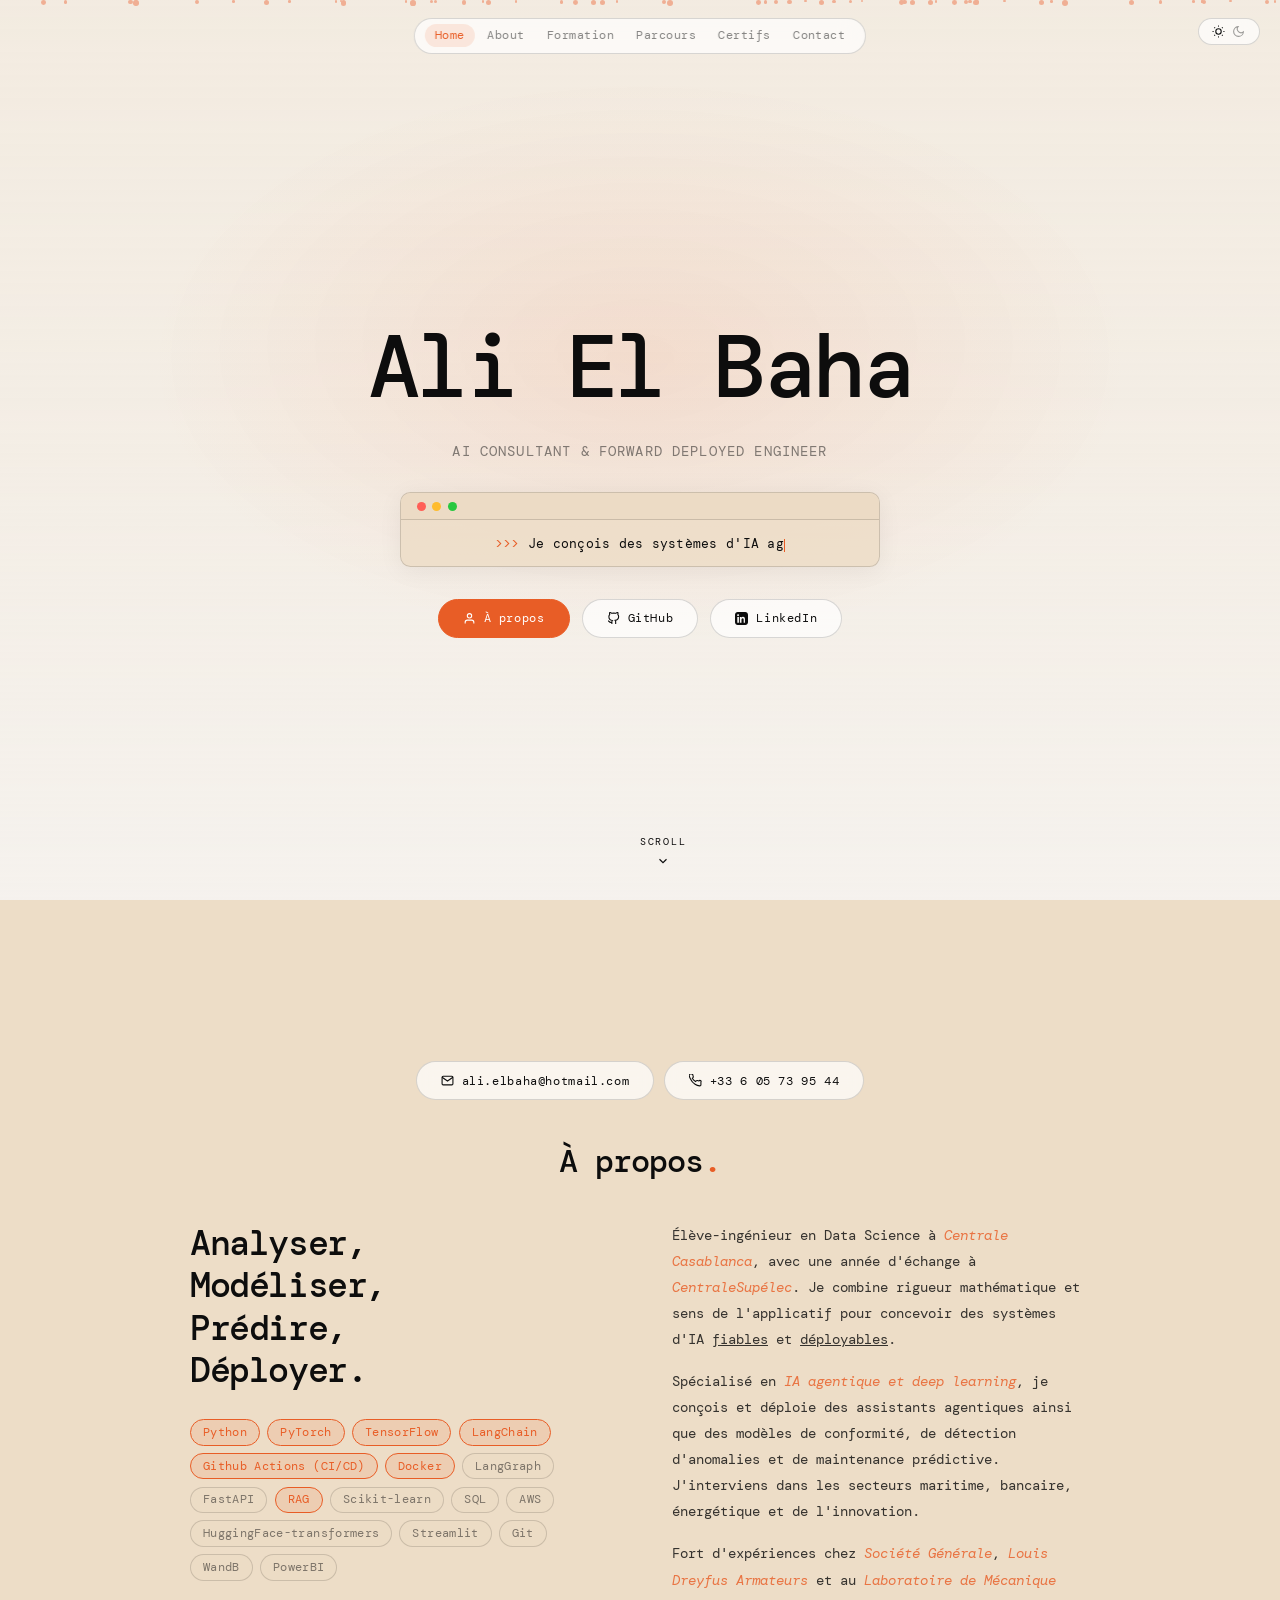
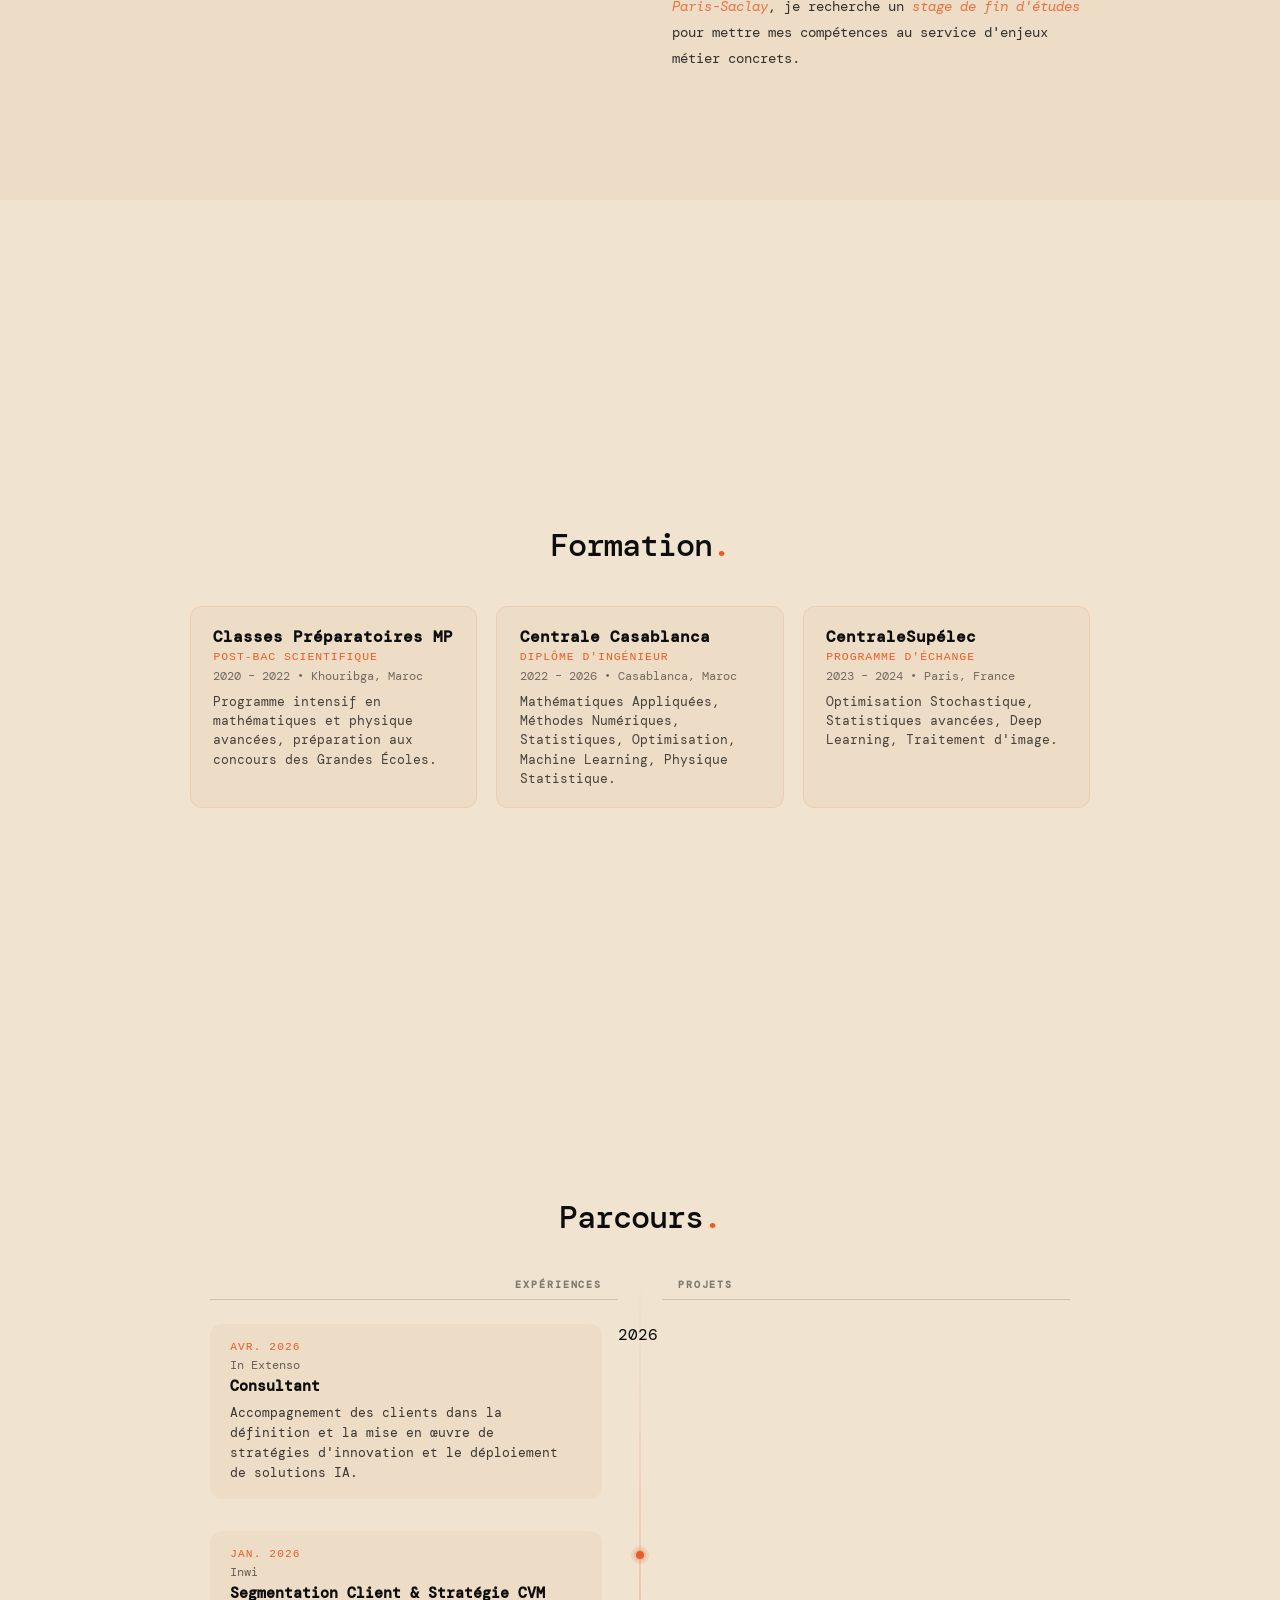
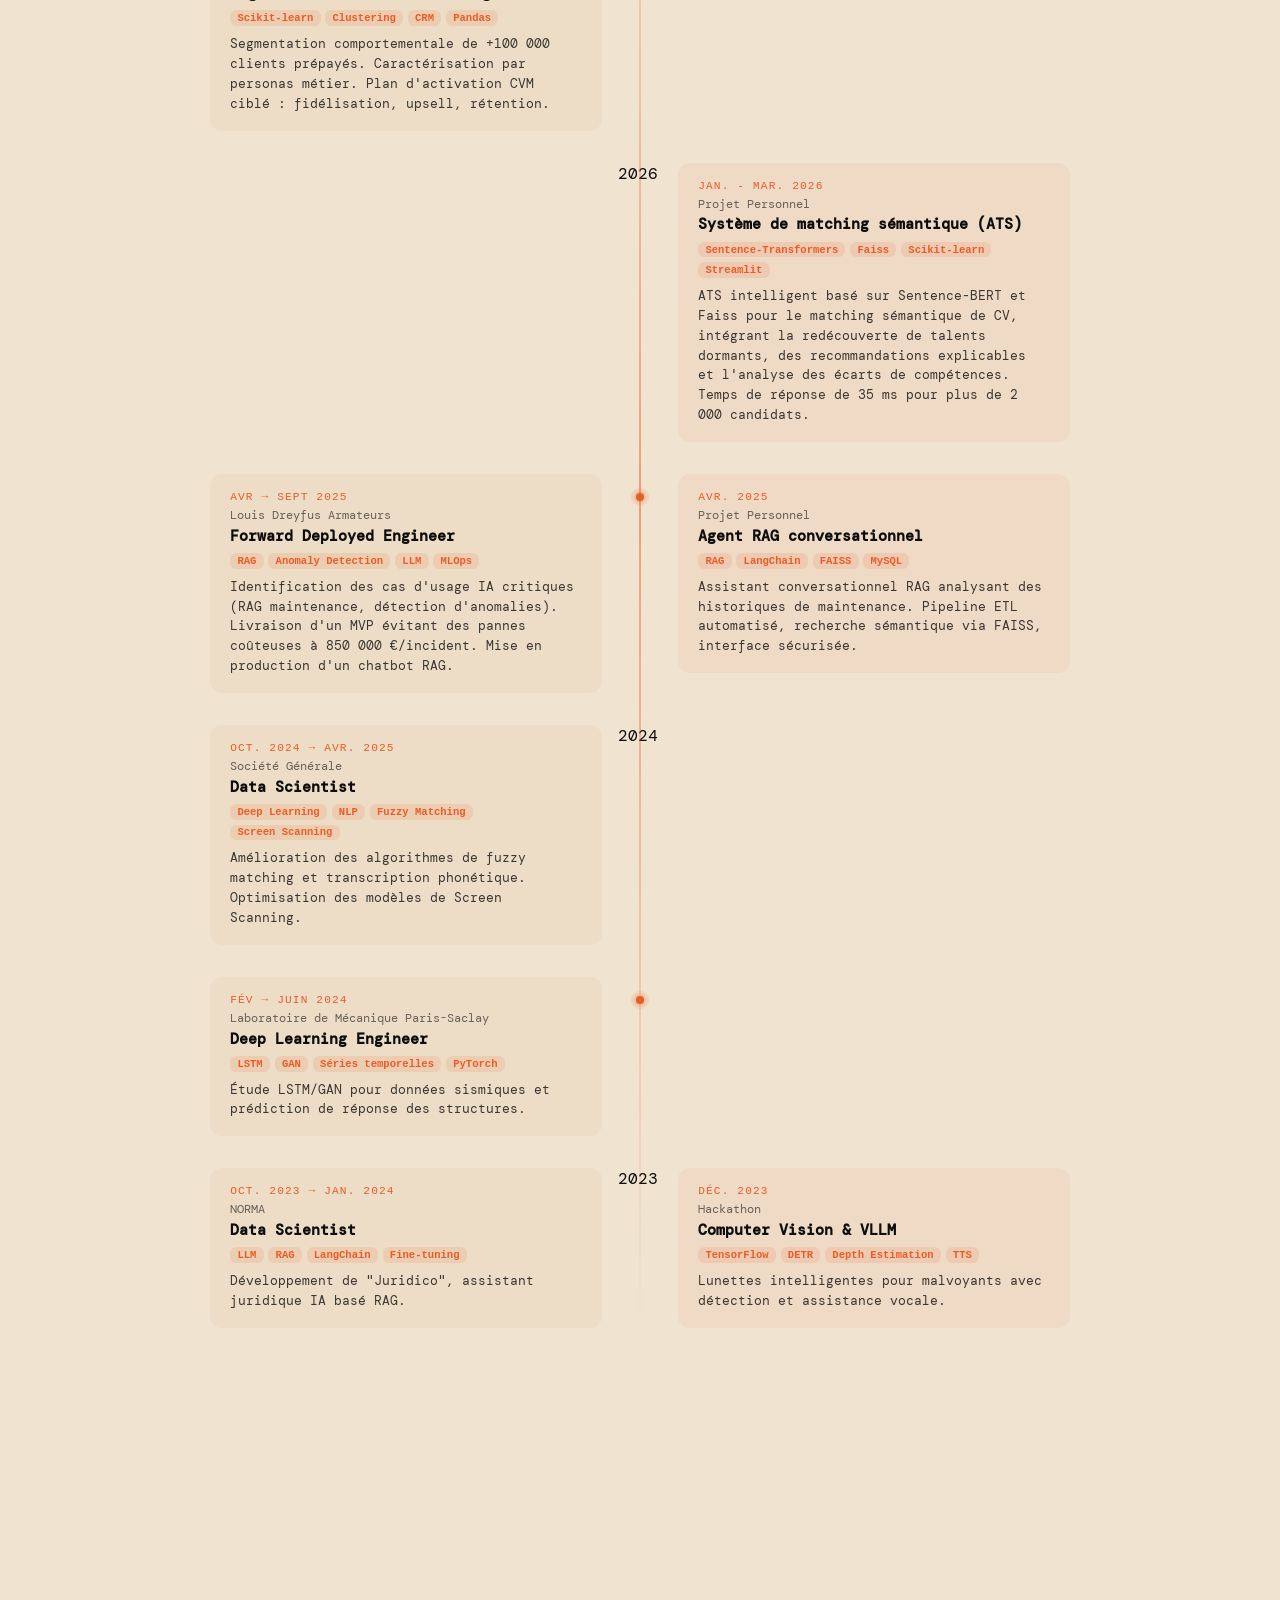
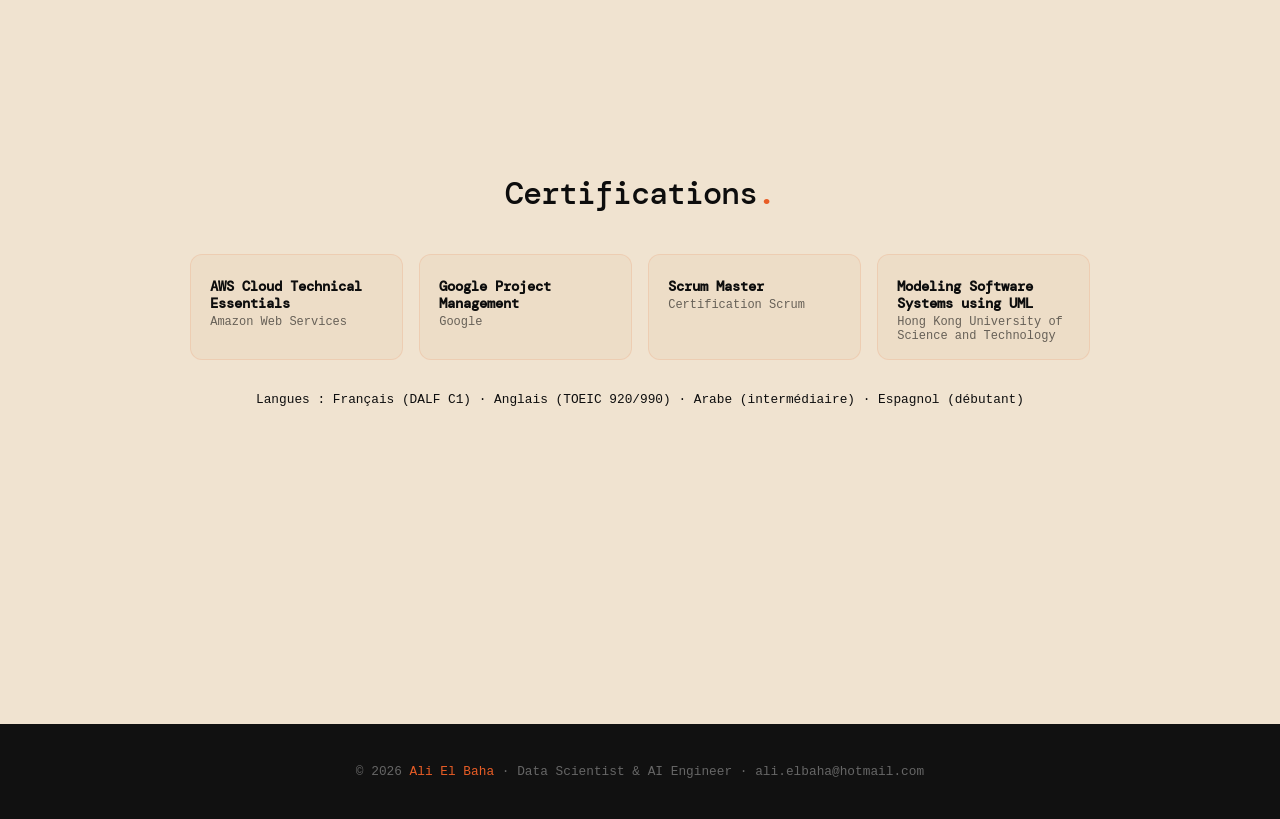
==== commit dc71620e: "Update" ====
--- a/index.html
+++ b/index.html
@@ -673,7 +673,7 @@
             <div class="tl-card">
               <div class="tl-period">AVR → SEPT 2025</div>
               <div class="tl-company">Louis Dreyfus Armateurs</div>
-              <div class="tl-role">Consultant IA</div>
+              <div class="tl-role">Forward Deployed Engineer</div>
               <div class="tl-tags">
                 <span class="tl-tag">RAG</span><span class="tl-tag">Anomaly Detection</span>
                 <span class="tl-tag">LLM</span><span class="tl-tag">MLOps</span>
@@ -885,4 +885,4 @@
     });
   </script>
 </body>
-</html>+</html>
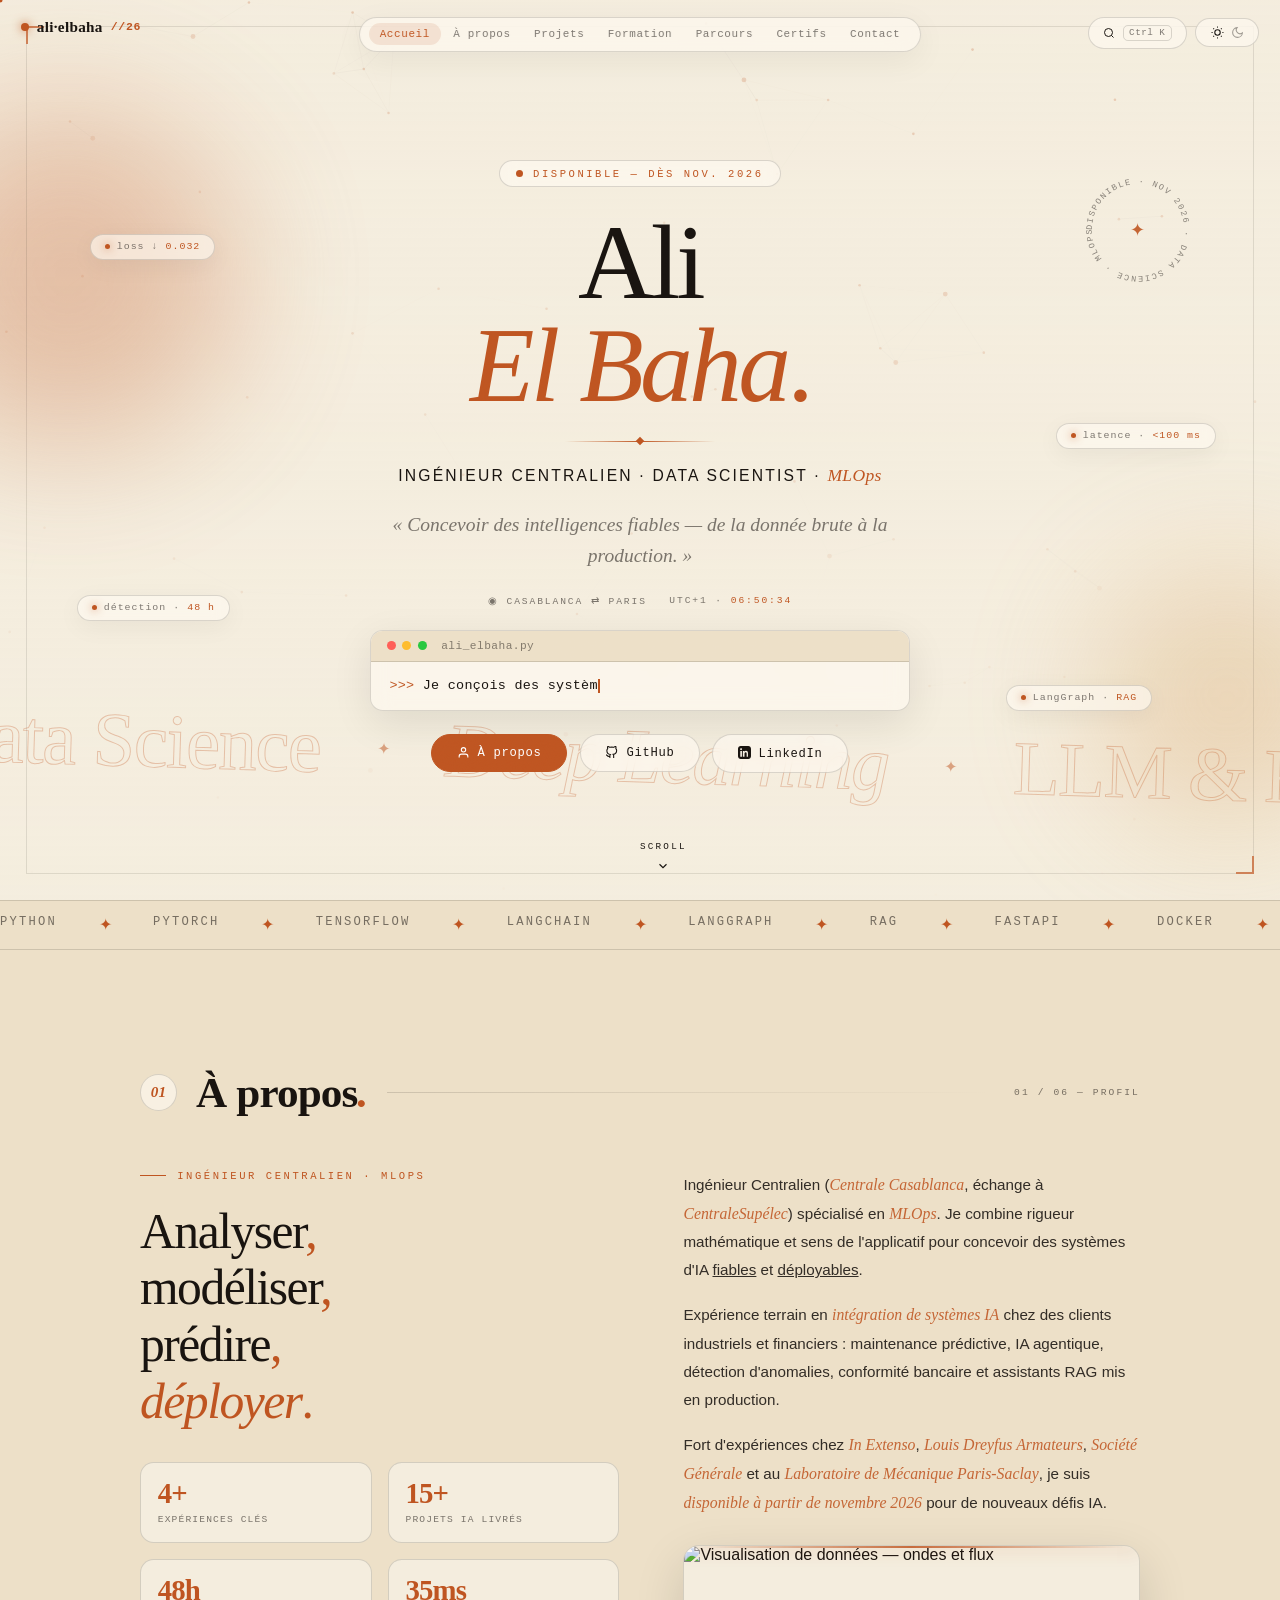
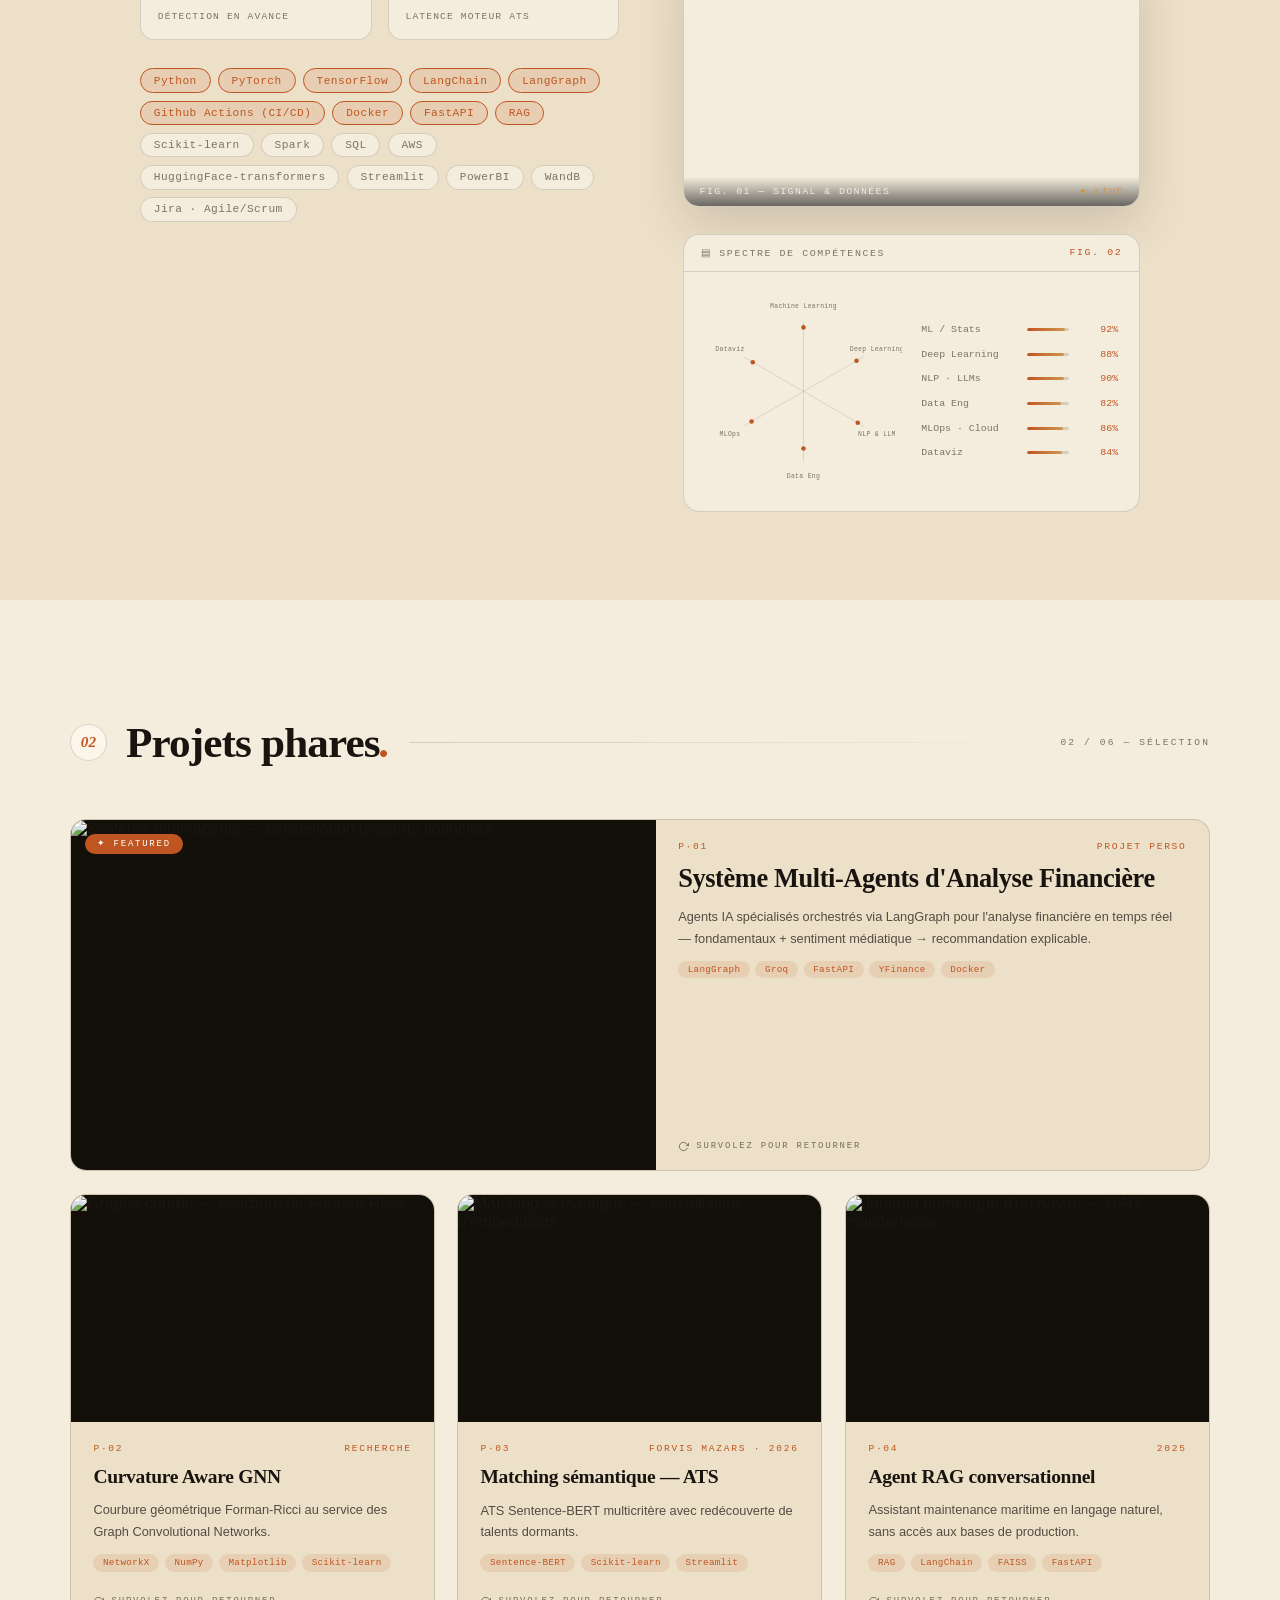
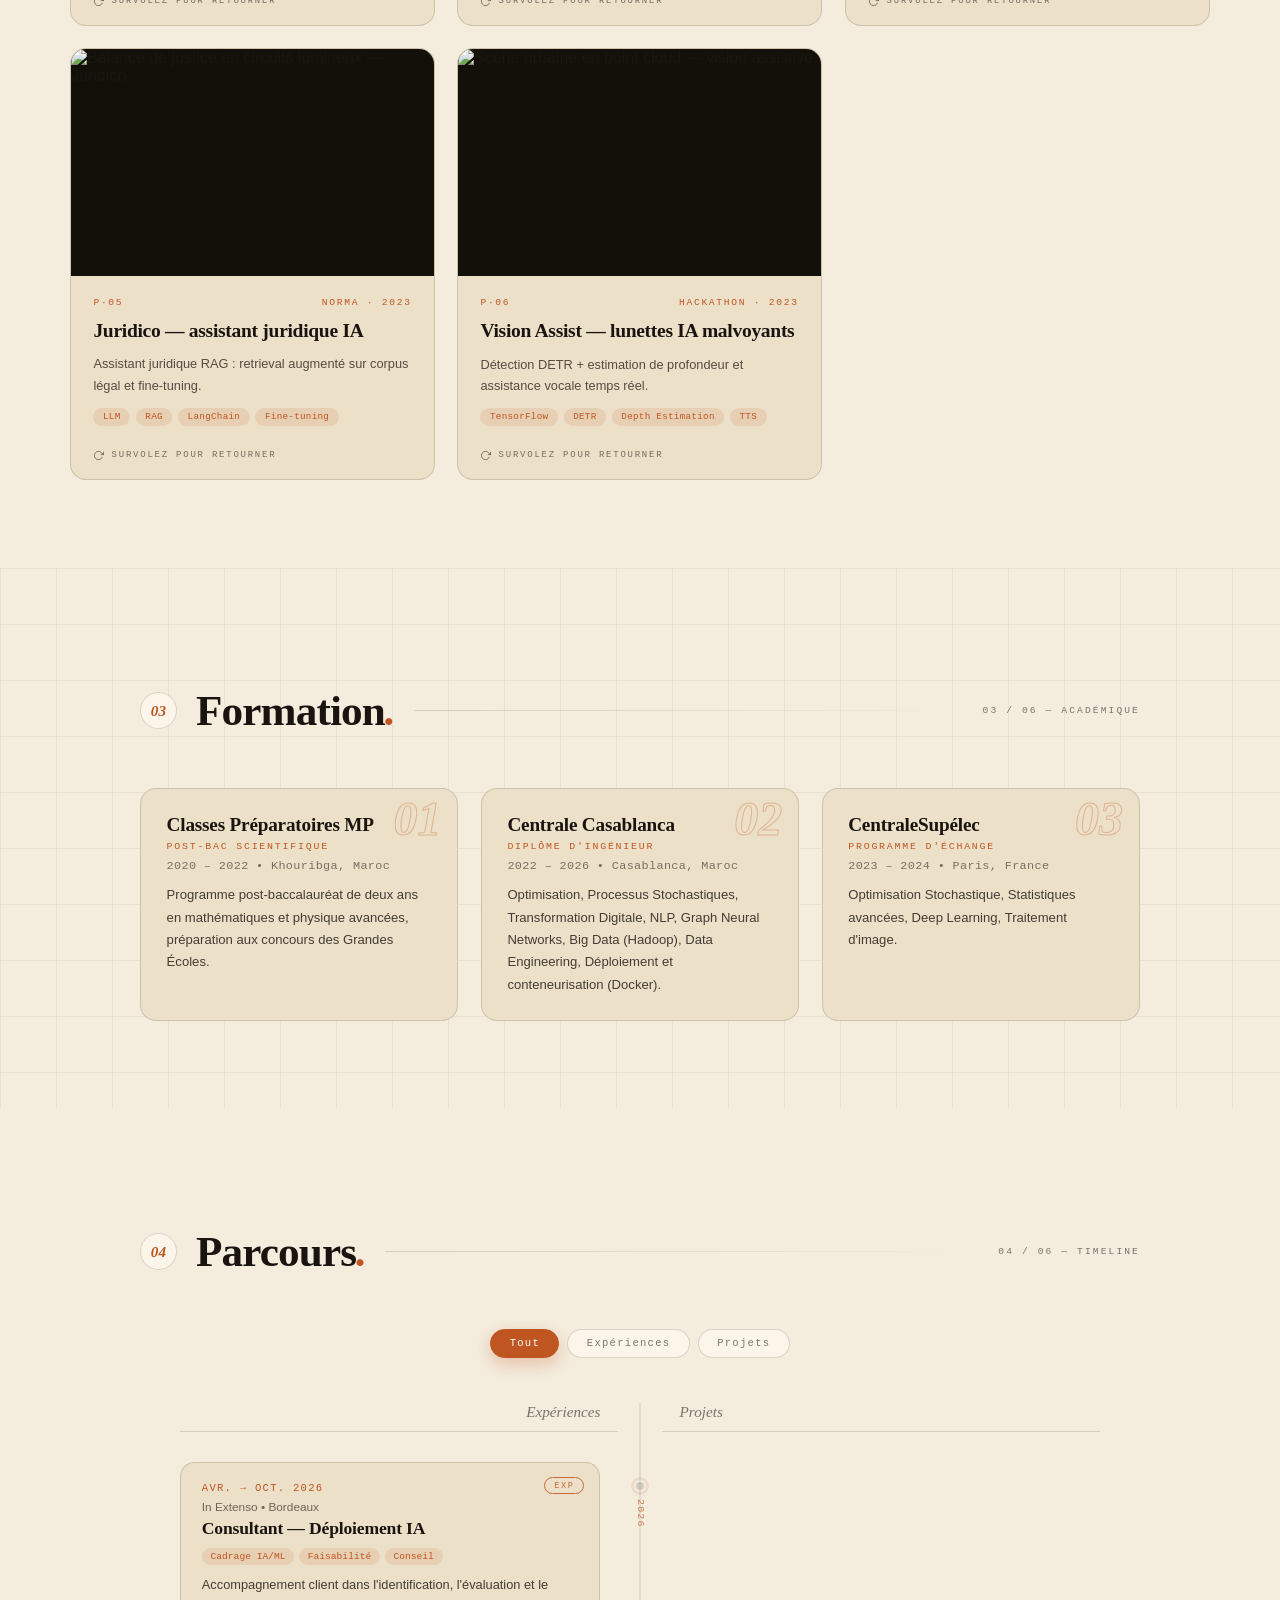
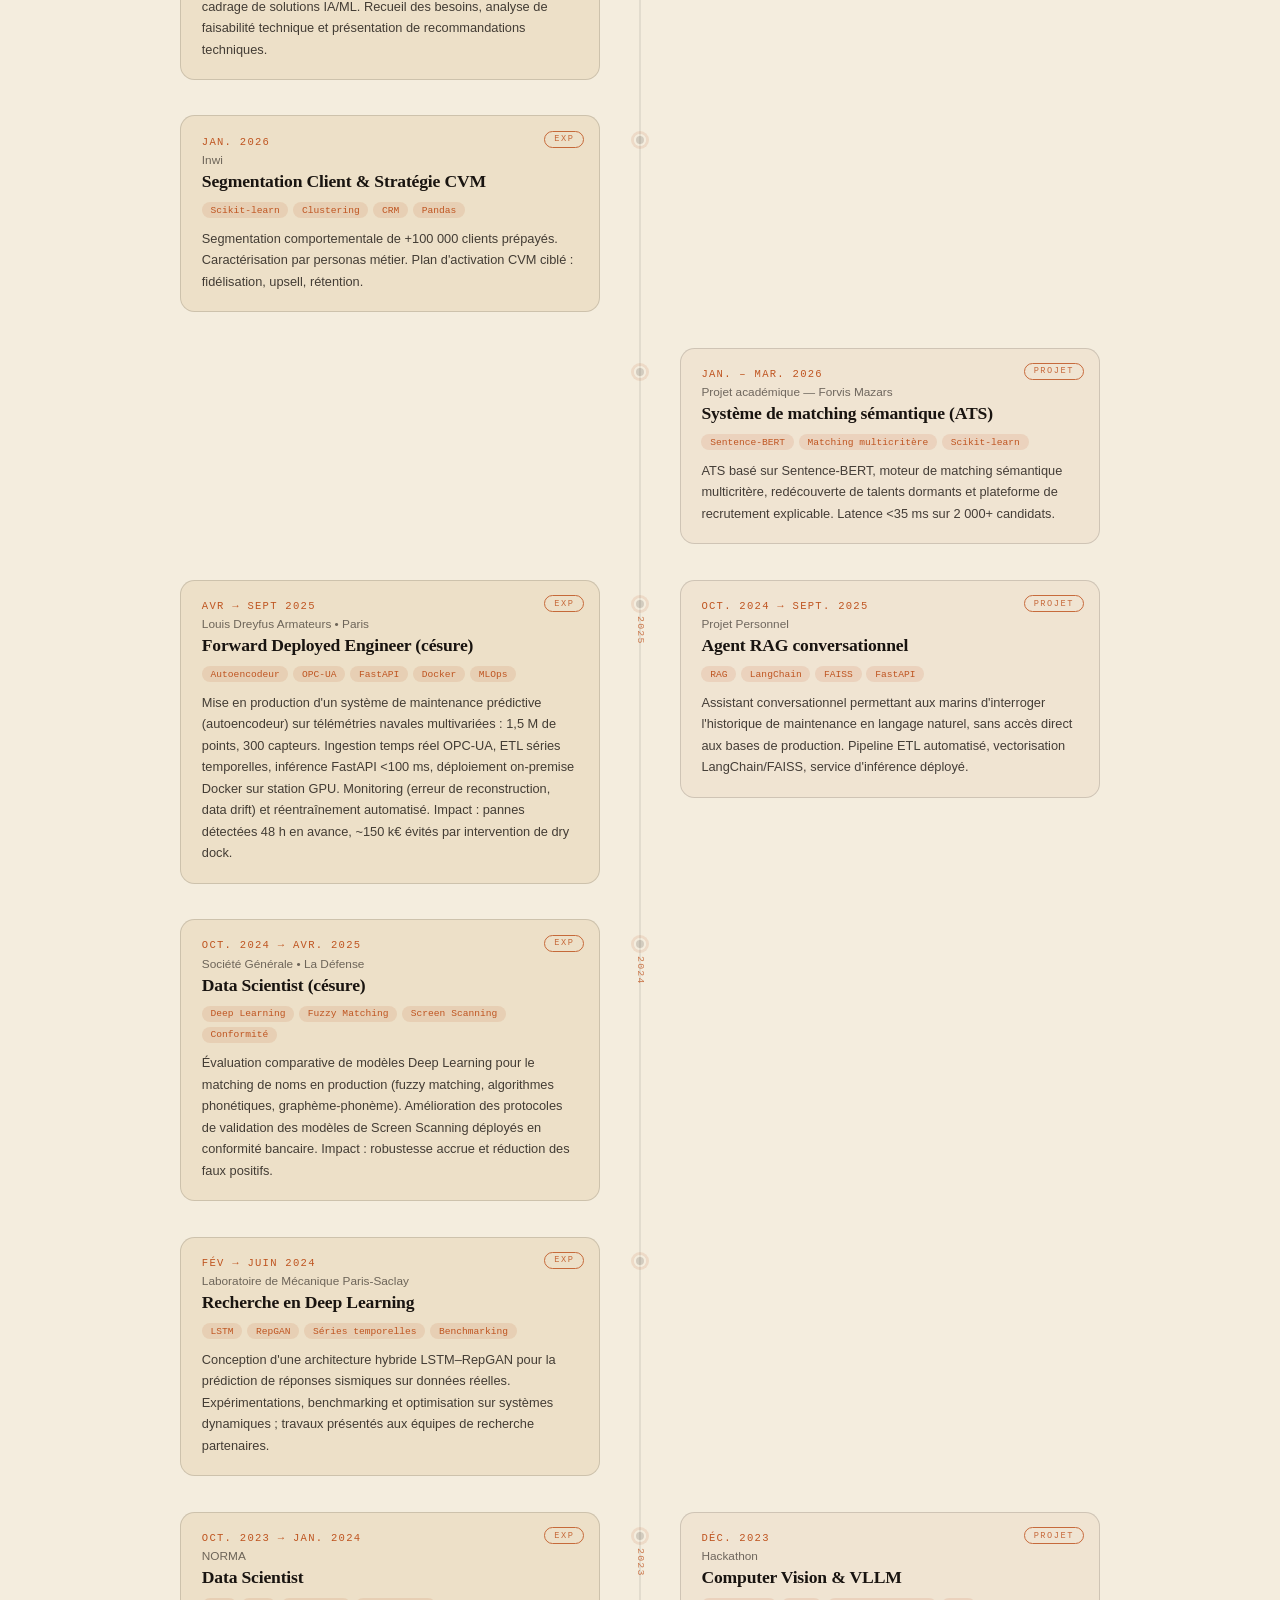
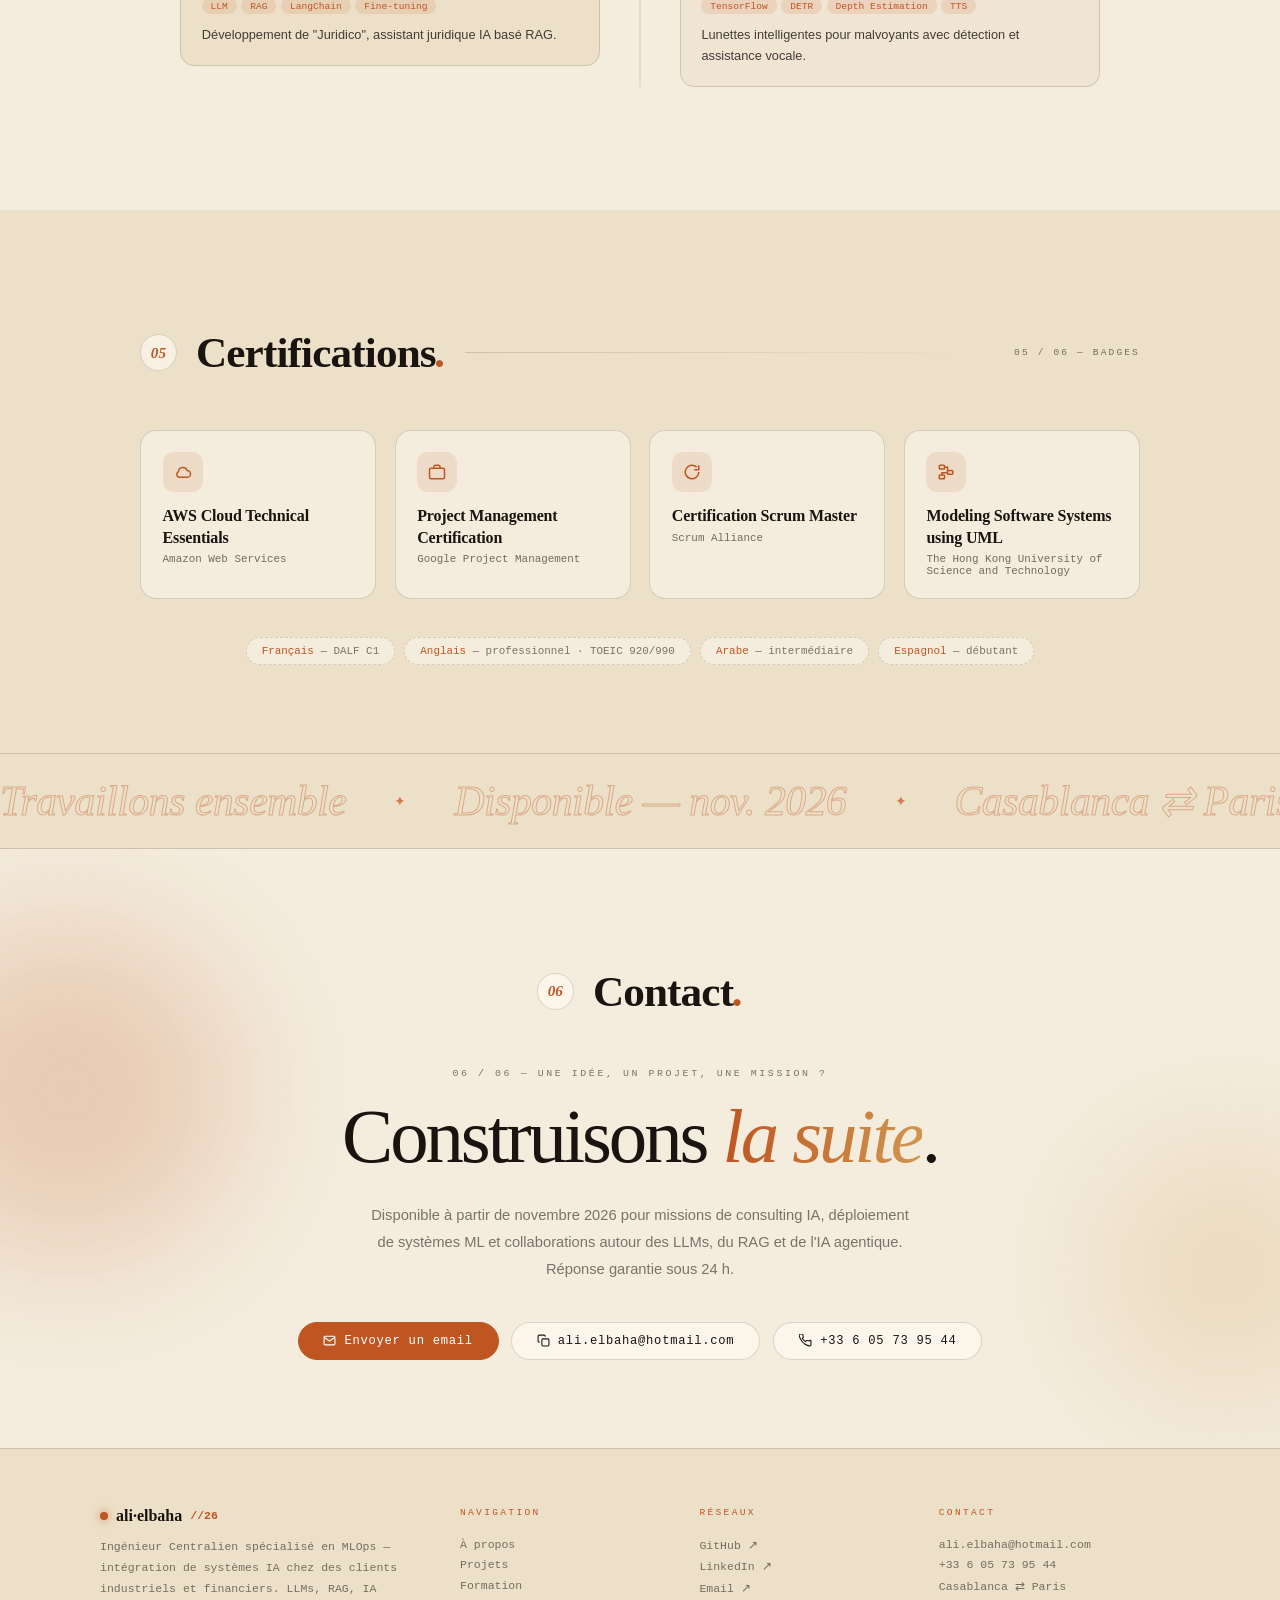
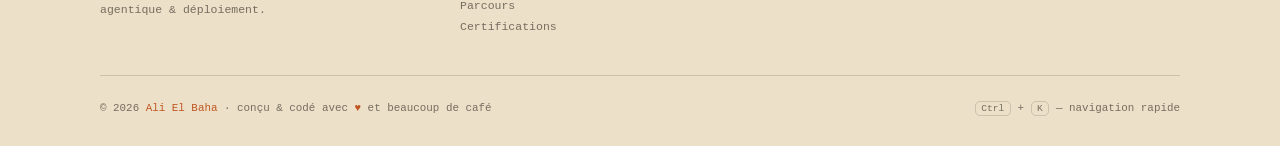
==== commit 1f4b902b: "refactored the whole code" ====
--- a/index.html
+++ b/index.html
@@ -4,584 +4,1145 @@
   <meta charset="UTF-8">
   <title>Ali El Baha | Data Scientist & AI Engineer</title>
   <meta name="viewport" content="width=device-width, initial-scale=1.0">
-  <meta name="description" content="Ali El Baha — Élève-ingénieur en Data Science. Expertise en modélisation prédictive, Deep Learning, LLMs et IA agentique.">
-  <meta name="keywords" content="data scientist, AI engineer, deep learning, LLM, RAG, machine learning, Python, PyTorch, Ali El Baha">
+  <meta name="description" content="Ali El Baha — Ingénieur Centralien spécialisé en MLOps. Expertise en modélisation prédictive, Deep Learning, LLMs, IA agentique et déploiement de systèmes IA.">
+  <meta name="keywords" content="data scientist, AI engineer, MLOps, deep learning, LLM, RAG, LangGraph, machine learning, Python, PyTorch, Ali El Baha">
   <meta name="author" content="Ali El Baha">
   <meta property="og:title" content="Ali El Baha - Data Scientist & AI Engineer">
-  <meta property="og:description" content="Portfolio d'Ali El Baha, Élève-ingénieur en Data Science. Expert en modélisation prédictive, LLMs et IA agentique.">
+  <meta property="og:description" content="Portfolio d'Ali El Baha, Ingénieur Centralien spécialisé en MLOps. Expert en modélisation prédictive, LLMs et IA agentique.">
   <meta property="og:type" content="website">
+  <meta property="og:image" content="https://image.qwenlm.ai/public_source/a51db368-76c1-48f1-89ae-78bb5f06682c/12d57cd6f-2e15-49e4-915e-9650ab6b5bf9.png">
   <meta name="twitter:card" content="summary_large_image">
   <meta name="robots" content="index,follow">
-  <meta name="theme-color" content="#0a0a0a">
-  <link rel="preconnect" href="https://fonts.googleapis.com">
-  <link rel="preconnect" href="https://fonts.gstatic.com" crossorigin>
-  <link href="https://fonts.googleapis.com/css2?family=DM+Mono:ital,wght@0,300;0,400;0,500;1,300;1,400&display=swap" rel="stylesheet">
+  <meta name="theme-color" content="#141008">
+
+  <link rel="preconnect" href="https://cdn.jsdelivr.net">
+  <link href="https://cdn.jsdelivr.net/fontsource/css/fraunces@latest/latin-400-normal.css" rel="stylesheet">
+  <link href="https://cdn.jsdelivr.net/fontsource/css/fraunces@latest/latin-400-italic.css" rel="stylesheet">
+  <link href="https://cdn.jsdelivr.net/fontsource/css/fraunces@latest/latin-500-normal.css" rel="stylesheet">
+  <link href="https://cdn.jsdelivr.net/fontsource/css/fraunces@latest/latin-600-normal.css" rel="stylesheet">
+  <link href="https://cdn.jsdelivr.net/fontsource/css/fraunces@latest/latin-600-italic.css" rel="stylesheet">
+  <link href="https://cdn.jsdelivr.net/fontsource/css/space-grotesk@latest/latin-400-normal.css" rel="stylesheet">
+  <link href="https://cdn.jsdelivr.net/fontsource/css/space-grotesk@latest/latin-500-normal.css" rel="stylesheet">
+  <link href="https://cdn.jsdelivr.net/fontsource/css/space-grotesk@latest/latin-700-normal.css" rel="stylesheet">
+  <link href="https://cdn.jsdelivr.net/fontsource/css/dm-mono@latest/latin-400-normal.css" rel="stylesheet">
+  <link href="https://cdn.jsdelivr.net/fontsource/css/dm-mono@latest/latin-500-normal.css" rel="stylesheet">
 
   <style>
-    :root {
-      --primary: #0d0d0d;
-      --secondary: #e85d26;
-      --primary-rgb: 13, 13, 13;
-      --secondary-rgb: 232, 93, 38;
-      --color-bg: #ecdcc4c7;
-      --color-bg-alt: #ecdcc4c7;
-      --color-bg-alt2: rgba(232, 93, 38, 0.06);
-      --color-text: #0d0d0d;
-      --color-text-muted: rgba(13, 13, 13, 0.5);
-      --color-border: rgba(13, 13, 13, 0.15);
-      --color-accent: #e85d26;
-      --color-accent-soft: rgba(232, 93, 38, 0.12);
-      --color-accent-hover: #c94d1e;
-      --color-surface: rgba(255,255,255,0.7);
-      --color-surface-border: rgba(13,13,13,0.1);
-    }
-    [data-theme="dark"] {
-      --primary: #f0ebe4;
-      --secondary: #e85d26;
-      --primary-rgb: 240, 235, 228;
-      --secondary-rgb: 232, 93, 38;
-      --color-bg: #111009;
-      --color-bg-alt: #1a1812;
-      --color-bg-alt2: rgba(232, 93, 38, 0.08);
-      --color-text: #f0ebe4;
-      --color-text-muted: rgba(240, 235, 228, 0.45);
-      --color-border: rgba(240, 235, 228, 0.1);
-      --color-accent: #e85d26;
-      --color-accent-soft: rgba(232, 93, 38, 0.15);
-      --color-accent-hover: #ff6d35;
-      --color-surface: rgba(26, 24, 18, 0.8);
-      --color-surface-border: rgba(240,235,228,0.08);
-    }
-
-    *, *::before, *::after { box-sizing: border-box; margin: 0; padding: 0; }
-    html { scroll-behavior: smooth; }
-    body {
-      font-family: 'DM Mono', 'Courier New', monospace;
-      background-color: var(--color-bg);
-      color: var(--color-text);
-      transition: background-color 0.4s, color 0.4s;
-      overflow-x: hidden;
-    }
-
-    #particles-bg {
-      position: fixed; inset: 0; z-index: 0; pointer-events: none; overflow: hidden;
-    }
-    .particle {
-      position: absolute; border-radius: 50%; background: var(--color-accent);
-      animation: float linear infinite;
-    }
-    @keyframes float {
-      from { transform: translateY(100vh) scale(0); opacity: 0; }
-      10% { opacity: 0.18; } 90% { opacity: 0.06; }
-      to { transform: translateY(-10vh) scale(1); opacity: 0; }
-    }
-
-    .theme-toggle { position: fixed; top: 1.1rem; right: 1.25rem; z-index: 200; }
-    .theme-toggle input { display: none; }
-    .theme-toggle label {
-      display: flex; align-items: center; gap: 0.45rem; cursor: pointer;
-      background: var(--color-surface); backdrop-filter: blur(12px);
-      -webkit-backdrop-filter: blur(12px); border: 1px solid var(--color-border);
-      border-radius: 2rem; padding: 0.4rem 0.85rem; font-size: 0.72rem;
-      font-family: 'DM Mono', monospace; color: var(--color-text);
-      transition: all 0.3s; user-select: none; letter-spacing: 0.04em;
-    }
-    .theme-toggle label:hover { background: var(--color-accent-soft); border-color: var(--color-accent); }
-    .theme-toggle label svg { transition: opacity 0.3s, transform 0.3s; flex-shrink: 0; }
-    [data-theme="light"] #icon-moon { opacity: 0.4; }
-    [data-theme="dark"] #icon-sun { opacity: 0.4; }
-
-    nav {
-      position: fixed; top: 1.1rem; left: 50%; transform: translateX(-50%);
-      z-index: 200; display: flex; gap: 0.1rem; background: var(--color-surface);
-      backdrop-filter: blur(12px); -webkit-backdrop-filter: blur(12px);
-      border: 1px solid var(--color-border); border-radius: 2rem; padding: 0.35rem 0.6rem;
-    }
-    nav a {
-      text-decoration: none; color: var(--color-text-muted); font-size: 0.72rem;
-      padding: 0.25rem 0.65rem; border-radius: 1.5rem; transition: all 0.22s;
-      font-family: 'DM Mono', monospace; letter-spacing: 0.04em; font-weight: 400;
-    }
-    nav a:hover { background: var(--color-accent); color: #fff; }
-    nav a.active { background: var(--color-accent-soft); color: var(--color-accent); }
-
-    section {
-      position: relative; min-height: 100vh; display: flex; flex-direction: column;
-      justify-content: center; align-items: center; padding: 6rem 1.5rem 4rem; z-index: 1;
-    }
-    .section-inner { max-width: 900px; width: 100%; }
-
-    /* HERO */
-    #hero {
-      position: relative; text-align: center; min-height: 100vh; overflow: hidden;
-      display: flex; flex-direction: column; justify-content: center; align-items: center;
-    }
-    #hero-image { position: absolute; inset: 0; background-size: cover; background-position: center; will-change: transform; z-index: 0; }
-    #hero-overlay { position: absolute; inset: 0; z-index: 1; pointer-events: none; }
-    [data-theme="light"] #hero-overlay {
-      background: linear-gradient(to bottom, rgba(245,242,238,0.55) 0%, rgba(245,242,238,0.7) 50%, rgba(245,242,238,0.97) 100%);
-    }
-    [data-theme="dark"] #hero-overlay {
-      background: linear-gradient(to bottom, rgba(17,16,9,0.3) 0%, rgba(17,16,9,0.5) 50%, rgba(17,16,9,0.97) 100%);
-    }
-    #hero-glow {
-      position: absolute; inset: 0;
-      background: radial-gradient(ellipse 55% 45% at 50% 40%, var(--color-accent-soft) 0%, transparent 70%);
-      pointer-events: none; z-index: 2;
-    }
-    .hero-bg-title {
-      position: absolute; top: 42%; left: 50%; transform: translate(-50%, -50%);
-      font-size: clamp(2.5rem, 6vw, 7rem); font-weight: 500; letter-spacing: -0.04em;
-      text-transform: uppercase; white-space: nowrap; pointer-events: none;
-      user-select: none; z-index: 2; font-family: 'DM Mono', monospace;
-      -webkit-text-stroke: 1px rgba(232, 93, 38, 0.18); color: transparent; opacity: 0.6;
-    }
-    [data-theme="dark"] .hero-bg-title { -webkit-text-stroke: 1px rgba(232, 93, 38, 0.22); }
-    .hero-content {
-      position: relative; z-index: 3; width: 100%; max-width: 640px;
-      display: flex; flex-direction: column; align-items: center; gap: 2rem; padding: 2rem 1.5rem;
-    }
-    .hero-eyebrow {
-      font-family: 'DM Mono', monospace; font-size: 0.7rem; letter-spacing: 0.2em;
-      text-transform: uppercase; color: var(--color-accent); opacity: 0.85;
-      animation: fadeUp 0.7s 0.1s ease both;
-    }
-    .hero-name {
-      font-family: 'DM Mono', monospace; font-size: clamp(2.8rem, 7vw, 5.5rem);
-      font-weight: 500; letter-spacing: -0.04em; line-height: 0.95;
-      color: var(--color-text); animation: fadeUp 0.8s 0.2s ease both;
-    }
-    .hero-subtitle {
-      font-family: 'DM Mono', monospace; font-size: clamp(0.75rem, 1.5vw, 0.9rem);
-      color: var(--color-text-muted); letter-spacing: 0.08em; text-transform: uppercase;
-      animation: fadeUp 0.8s 0.3s ease both;
-    }
-    @keyframes fadeUp {
-      from { opacity: 0; transform: translateY(18px); }
-      to { opacity: 1; transform: translateY(0); }
-    }
-    .hero-links {
-      display: flex; gap: 0.75rem; justify-content: center; flex-wrap: wrap;
-      animation: fadeUp 0.8s 0.4s ease both;
-    }
-    .hero-link {
-      display: inline-flex; align-items: center; gap: 0.5rem;
-      padding: 0.65rem 1.5rem; border: 1px solid var(--color-border); border-radius: 2rem;
-      text-decoration: none; color: var(--color-text); font-size: 0.78rem;
-      font-family: 'DM Mono', monospace; font-weight: 400; letter-spacing: 0.05em;
-      transition: all 0.25s cubic-bezier(0.4,0,0.2,1);
-      background: var(--color-surface); backdrop-filter: blur(8px); -webkit-backdrop-filter: blur(8px);
-    }
-    .hero-link:hover {
-      background: var(--color-accent); border-color: var(--color-accent); color: #fff;
-      transform: translateY(-2px); box-shadow: 0 8px 24px rgba(232, 93, 38, 0.25);
-    }
-    .hero-link.primary { background: var(--color-accent); border-color: var(--color-accent); color: #fff; }
-    .hero-link.primary:hover {
-      background: var(--color-accent-hover); border-color: var(--color-accent-hover);
-      box-shadow: 0 8px 28px rgba(232, 93, 38, 0.35);
-    }
-
-    .code-window {
-      background: var(--color-bg-alt); border: 1px solid var(--color-border);
-      border-radius: 0.65rem; overflow: hidden; width: 100%; max-width: 480px;
-      animation: fadeUp 0.8s 0.5s ease both; box-shadow: 0 4px 24px rgba(0,0,0,0.06);
-    }
-    [data-theme="dark"] .code-window { box-shadow: 0 4px 32px rgba(0,0,0,0.35); }
-    .code-header {
-      background: var(--color-bg); padding: 0.55rem 1rem; display: flex;
-      align-items: center; gap: 0.4rem; border-bottom: 1px solid var(--color-border);
-    }
-    .dot { width: 9px; height: 9px; border-radius: 50%; flex-shrink: 0; }
-    .dot.red { background: #ff5f57; }
-    .dot.yellow { background: #febc2e; }
-    .dot.green { background: #28c840; }
-    .code-filename { margin-left: 0.5rem; font-family: 'DM Mono', monospace; font-size: 0.72rem; opacity: 0.45; color: var(--color-text); letter-spacing: 0.04em; }
-    .code-body { padding: 0.9rem 1.1rem; font-family: 'DM Mono', monospace; font-size: 0.82rem; color: var(--color-text); min-height: 2.8rem; letter-spacing: 0.02em; }
-    #skill-prompt { color: var(--color-accent); }
-    #skill-cursor { display: inline-block; width: 1.5px; height: 1em; background: var(--color-accent); vertical-align: text-bottom; animation: blink 1s step-end infinite; }
-    @keyframes blink { 50% { opacity: 0; } }
-
-    .scroll-cue {
-      position: absolute; bottom: 2rem; left: 50%; transform: translateX(-50%);
-      z-index: 4; display: flex; flex-direction: column; align-items: center;
-      gap: 0.4rem; opacity: 0.35; animation: fadeUp 1s 1s ease both;
-    }
-    .scroll-cue span { font-family: 'DM Mono', monospace; font-size: 0.6rem; letter-spacing: 0.18em; text-transform: uppercase; color: var(--color-text); }
-    .scroll-cue svg { animation: bounce 2s ease-in-out infinite; }
-    @keyframes bounce { 0%, 100% { transform: translateY(0); } 50% { transform: translateY(5px); } }
-
-    .section-title {
-      font-family: 'DM Mono', monospace; font-size: clamp(1.5rem, 3vw, 2rem);
-      font-weight: 500; margin-bottom: 2.5rem; text-align: center; letter-spacing: -0.03em;
-    }
-    .section-title .accent { color: var(--color-accent); }
-
-    /* ABOUT */
-    #about { background: var(--color-bg-alt); }
-    #about .about-grid { display: grid; grid-template-columns: 1fr 1fr; gap: 4rem; align-items: start; }
-    .about-left { position: sticky; top: 6rem; }
-    .about-left h2 {
-      font-family: 'DM Mono', monospace; font-size: clamp(1.6rem, 3vw, 2.2rem);
-      font-weight: 500; letter-spacing: -0.04em; line-height: 1.2;
-      margin-bottom: 0.5rem; color: var(--color-text);
-    }
-    .about-left .about-role {
-      font-family: 'DM Mono', monospace; font-size: 0.72rem; letter-spacing: 0.16em;
-      text-transform: uppercase; color: var(--color-accent); margin-bottom: 1.75rem; display: block;
-    }
-    .about-stat-row { display: flex; gap: 1.5rem; flex-wrap: wrap; margin-top: 1.5rem; }
-    .about-stat { display: flex; flex-direction: column; gap: 0.15rem; }
-    .about-stat strong { font-family: 'DM Mono', monospace; font-size: 1.4rem; font-weight: 500; color: var(--color-accent); letter-spacing: -0.04em; line-height: 1; }
-    .about-stat span { font-family: 'DM Mono', monospace; font-size: 0.68rem; letter-spacing: 0.1em; text-transform: uppercase; color: var(--color-text-muted); }
-    .about-right { display: flex; flex-direction: column; gap: 1.5rem; }
-    .about-text { font-family: 'DM Mono', monospace; font-size: 0.88rem; line-height: 1.85; color: var(--color-text); opacity: 0.82; }
-    .about-text p + p { margin-top: 1rem; }
-    .about-highlight { color: var(--color-accent); font-style: italic; }
-    .skills-grid { display: flex; flex-wrap: wrap; gap: 0.45rem; }
-    .skill-tag {
-      font-family: 'DM Mono', monospace; font-size: 0.72rem; padding: 0.3rem 0.75rem;
-      border: 1px solid var(--color-border); border-radius: 1.5rem;
-      color: var(--color-text-muted); background: var(--color-bg);
-      transition: all 0.2s cubic-bezier(0.4,0,0.2,1); letter-spacing: 0.03em; cursor: default;
-    }
-    .skill-tag:hover { background: var(--color-accent); border-color: var(--color-accent); color: #fff; transform: translateY(-1px); }
-    .skill-tag.featured { border-color: var(--color-accent); color: var(--color-accent); background: var(--color-accent-soft); }
-    .skill-tag.featured:hover { background: var(--color-accent); color: #fff; }
-
-    .about-contact-bar { display: flex; flex-wrap: wrap; gap: 0.6rem; justify-content: center; margin-bottom: 2.5rem; }
-
-    .reveal { opacity: 0; transform: translateY(22px); transition: opacity 0.65s ease, transform 0.65s ease; }
-    .reveal.visible { opacity: 1; transform: translateY(0); }
-
-    /* ══════════════════════════════════════
-       TIMELINE — desktop (≥ 701px)
-       Two-sided: experiences LEFT, projects RIGHT, facing each other.
-       ══════════════════════════════════════ */
-    #parcours { background: transparent; }
-
-    .timeline {
-      position: relative;
-      max-width: 860px;
-      margin: 0 auto;
-    }
-    /* Central vertical line */
-    .timeline::before {
-      content: '';
-      position: absolute;
-      left: 50%;
-      top: 0; bottom: 0;
-      width: 1px;
-      background: linear-gradient(to bottom, transparent, var(--color-accent), transparent);
-      transform: translateX(-50%);
-    }
-
-    /* Each row = left-card | rail | right-card */
-    .tl-row {
-      display: grid;
-      grid-template-columns: 1fr 44px 1fr;
-      gap: 0;
-      margin-bottom: 2rem;
-      align-items: start;
-    }
-
-    .tl-left  { padding-right: 1rem; }
-    .tl-right { padding-left:  1rem; }
-
-    /* Rail: dot + optional year label */
-    .tl-rail {
-      display: flex;
-      flex-direction: column;
-      align-items: center;
-      padding-top: 1.1rem;
-      gap: 0.35rem;
-    }
-    .tl-dot {
-      width: 12px; height: 12px; border-radius: 50%;
-      background: var(--color-accent);
-      border: 2px solid var(--color-bg);
-      box-shadow: 0 0 0 3px var(--color-accent-soft);
-      flex-shrink: 0;
-    }
-    .tl-year {
-      font-family: 'DM Mono', monospace;
-      font-size: 0.62rem;
-      letter-spacing: 0.1em;
-      color: var(--color-accent);
-      opacity: 0.7;
-      writing-mode: vertical-rl;
-      text-orientation: mixed;
-    }
-
-    /* Card styles */
-    .tl-card {
-      background: var(--color-bg-alt);
-      border: 1px solid transparent;
-      border-radius: 0.75rem;
-      padding: 1rem 1.2rem;
-      transition: all 0.25s;
-      cursor: default;
-      height: 100%;
-    }
-    .tl-card.project {
-      background: var(--color-bg-alt2);
-    }
-    .tl-card:hover {
-      border-color: var(--color-accent);
-      transform: translateY(-2px);
-      box-shadow: 0 4px 20px var(--color-accent-soft);
-    }
-    /* Empty placeholder — no card */
-    .tl-empty { /* just takes up grid space */ }
-
-    .tl-period {
-      font-family: 'Courier New', monospace; font-size: 0.7rem;
-      color: var(--color-accent); letter-spacing: 0.1em; margin-bottom: 0.25rem;
-    }
-    .tl-company { font-size: 0.76rem; opacity: 0.6; margin-bottom: 0.18rem; }
-    .tl-role { font-size: 0.92rem; font-weight: 600; margin-bottom: 0.45rem; }
-    .tl-tags { display: flex; flex-wrap: wrap; gap: 0.3rem; margin-bottom: 0.5rem; }
-    .tl-tag {
-      font-family: 'Courier New', monospace; font-size: 0.66rem; font-weight: 600;
-      padding: 0.12rem 0.45rem; background: var(--color-accent-soft);
-      color: var(--color-accent); border-radius: 0.4rem;
-    }
-    .tl-desc { font-size: 0.8rem; line-height: 1.55; opacity: 0.8; }
-
-    /* Label strip above the two columns */
-    .tl-header {
-      display: grid;
-      grid-template-columns: 1fr 44px 1fr;
-      margin-bottom: 1.5rem;
-    }
-    .tl-header-label {
-      font-family: 'DM Mono', monospace;
-      font-size: 0.65rem;
-      letter-spacing: 0.18em;
-      text-transform: uppercase;
-      color: var(--color-text-muted);
-      padding-bottom: 0.5rem;
-      border-bottom: 1px solid var(--color-border);
-    }
-    .tl-header-label.left  { text-align: right; padding-right: 1rem; }
-    .tl-header-label.right { text-align: left;  padding-left:  1rem; }
-    .tl-header-center { /* spacer */ }
-
-    /* ══════════════════════════════════════
-       TIMELINE — mobile (≤ 700px)
-       Single column: left-aligned rail + card.
-       All items stack in chronological order.
-       ══════════════════════════════════════ */
-    @media (max-width: 700px) {
-      nav { display: none; }
-      section { padding: 5rem 1rem 3rem; }
-
-      .hero-name { font-size: clamp(2.2rem, 10vw, 3.5rem); }
-      .hero-subtitle { font-size: 0.7rem; }
-      .hero-links { gap: 0.5rem; }
-      .hero-link { padding: 0.55rem 1rem; font-size: 0.72rem; }
-
-      #about .about-grid { grid-template-columns: 1fr; gap: 2rem; }
-      .about-left { position: static; }
-      .about-contact-bar { gap: 0.4rem; }
-      .about-contact-bar .hero-link { font-size: 0.7rem; padding: 0.5rem 0.85rem; }
-
-      .code-window { max-width: 100%; }
-
-      /* Hide column headers */
-      .tl-header { display: none; }
-
-      /* Vertical line on the left */
-      .timeline::before { left: 0.85rem; transform: none; }
-
-      /* Single-column layout */
-      .tl-row {
-        grid-template-columns: 1.8rem 1fr;
-        grid-template-rows: auto;
-        margin-bottom: 1.25rem;
-      }
-
-      /* Rail always in column 1 */
-      .tl-rail { grid-column: 1; grid-row: 1; padding-top: 0.9rem; }
-
-      /* The visible card always in column 2 */
-      .tl-left,
-      .tl-right  { grid-column: 2; grid-row: 1; padding: 0; }
-
-      /* Hide whichever side has no card (the empty div) */
-      .tl-empty  { display: none; }
-
-      /* When a row has BOTH sides filled, stack them */
-      .tl-row.both .tl-left  { grid-column: 2; grid-row: 1; padding-bottom: 0.75rem; }
-      .tl-row.both .tl-right { grid-column: 2; grid-row: 2; }
-      .tl-row.both .tl-rail  { grid-row: 1 / span 2; }
-
-      /* Year label: rotate back to horizontal */
-      .tl-year { writing-mode: horizontal-tb; font-size: 0.6rem; opacity: 0.6; }
-
-      #certifications .cert-grid { grid-template-columns: 1fr; }
-      .formation-grid { grid-template-columns: 1fr; }
-    }
-
-    /* CERTIFICATIONS */
-    #certifications .cert-grid { display: grid; grid-template-columns: repeat(auto-fit, minmax(200px, 1fr)); gap: 1rem; }
-    .cert-card { background: var(--color-bg-alt); border: 1px solid var(--color-accent-soft); border-radius: 0.75rem; padding: 1rem 1.2rem; transition: all 0.25s; }
-    .cert-card:hover { border-color: var(--color-accent); transform: translateY(-2px); }
-    .cert-icon { font-size: 1.4rem; margin-bottom: 0.4rem; }
-    .cert-name { font-size: 0.85rem; font-weight: 600; margin-bottom: 0.2rem; }
-    .cert-org { font-size: 0.75rem; opacity: 0.6; font-family: 'Courier New', monospace; }
-
-    footer { text-align: center; padding: 2.5rem 1rem; background: #111; color: #666; font-size: 0.8rem; font-family: 'Courier New', monospace; }
-    footer span { color: var(--color-accent); }
-
-    .formation-grid { display: grid; grid-template-columns: repeat(auto-fit, minmax(250px, 1fr)); gap: 1.2rem; }
-    .formation-card { background: var(--color-bg-alt); border: 1px solid var(--color-accent-soft); border-radius: 0.75rem; padding: 1.2rem 1.4rem; transition: all 0.25s; }
-    .formation-card:hover { border-color: var(--color-accent); transform: translateY(-2px); }
-    .formation-school { font-size: 1rem; font-weight: 600; margin-bottom: 0.2rem; }
-    .formation-degree { font-family: 'Courier New', monospace; font-size: 0.72rem; color: var(--color-accent); letter-spacing: 0.08em; margin-bottom: 0.3rem; }
-    .formation-period { font-size: 0.75rem; opacity: 0.55; margin-bottom: 0.5rem; }
-    .formation-detail { font-size: 0.8rem; opacity: 0.75; line-height: 1.5; }
+    :root{
+      --color-bg:#f4edde; --color-bg-alt:#ede0c8; --color-bg-deep:#e5d3b2;
+      --color-bg-alt2:rgba(191,85,33,0.06);
+      --color-text:#191410; --color-text-muted:rgba(25,20,16,.56);
+      --color-border:rgba(25,20,16,.15);
+      --grid-line:rgba(25,20,16,.05);
+      --color-accent:#bf5521; --color-accent-soft:rgba(191,85,33,.12);
+      --color-accent-hover:#a84715; --color-accent-2:#d0964f;
+      --color-surface:rgba(255,251,242,.62); --color-surface-border:rgba(25,20,16,.1);
+      --font-display:'Fraunces',Georgia,'Times New Roman',serif;
+      --font-sans:'Space Grotesk','Helvetica Neue',Arial,sans-serif;
+      --font-mono:'DM Mono','Courier New',monospace;
+      --ease:cubic-bezier(.22,1,.36,1);
+      --ease-io:cubic-bezier(.65,0,.35,1);
+    }
+    [data-theme="dark"]{
+      --color-bg:#141008; --color-bg-alt:#1d1710; --color-bg-deep:#272013;
+      --color-bg-alt2:rgba(229,107,47,0.08);
+      --color-text:#f2ebda; --color-text-muted:rgba(242,235,218,.52);
+      --color-border:rgba(242,235,218,.13);
+      --grid-line:rgba(242,235,218,.045);
+      --color-accent:#e56b2f; --color-accent-soft:rgba(229,107,47,.15);
+      --color-accent-hover:#f57f42; --color-accent-2:#e3a765;
+      --color-surface:rgba(29,23,16,.72); --color-surface-border:rgba(242,235,218,.08);
+    }
+
+    *,*::before,*::after{box-sizing:border-box;margin:0;padding:0}
+    html{scroll-behavior:smooth}
+    body{
+      font-family:var(--font-sans);background:var(--color-bg);color:var(--color-text);
+      transition:background-color .5s,color .5s;overflow-x:hidden;
+      -webkit-font-smoothing:antialiased;text-rendering:optimizeLegibility;
+    }
+    body.no-scroll{overflow:hidden}
+    ::selection{background:var(--color-accent);color:#fff}
+    ::-webkit-scrollbar{width:9px}
+    ::-webkit-scrollbar-track{background:var(--color-bg)}
+    ::-webkit-scrollbar-thumb{background:var(--color-accent);border-radius:6px;border:2px solid var(--color-bg)}
+    a{color:inherit}
+    img{display:block;max-width:100%}
+    section{scroll-margin-top:4.5rem}
+    em{font-style:italic}
+    :focus-visible{outline:2px solid var(--color-accent);outline-offset:3px;border-radius:4px}
+
+    /* ── Fixed layers ─────────────────────────── */
+    #net-canvas{position:fixed;inset:0;z-index:0;pointer-events:none}
+    .noise{
+      position:fixed;inset:0;z-index:80;pointer-events:none;opacity:.05;mix-blend-mode:overlay;
+      background-image:url("data:image/svg+xml,%3Csvg xmlns='http://www.w3.org/2000/svg' width='160' height='160'%3E%3Cfilter id='n'%3E%3CfeTurbulence type='fractalNoise' baseFrequency='0.9' numOctaves='2'/%3E%3C/filter%3E%3Crect width='160' height='160' filter='url(%23n)' opacity='0.6'/%3E%3C/svg%3E");
+    }
+    #scrollProgress{
+      position:fixed;top:0;left:0;height:2px;width:0;z-index:300;
+      background:linear-gradient(90deg,var(--color-accent),var(--color-accent-2));
+      box-shadow:0 0 12px rgba(191,85,33,.55);
+    }
+
+    /* ── Preloader ────────────────────────────── */
+    #loader{position:fixed;inset:0;z-index:500;background:var(--color-bg);display:flex;align-items:center;justify-content:center;transition:opacity .7s var(--ease),visibility .7s}
+    #loader.done{opacity:0;visibility:hidden}
+    .loader-core{display:flex;flex-direction:column;align-items:center;gap:1.15rem;width:min(340px,84vw)}
+    .loader-logo{font-family:var(--font-display);font-weight:600;font-size:1.05rem;letter-spacing:.02em;display:flex;align-items:center;gap:.55rem}
+    .loader-logo em{color:var(--color-accent)}
+    .loader-logo .logo-dot{width:9px;height:9px;border-radius:50%;background:var(--color-accent);box-shadow:0 0 12px rgba(191,85,33,.8);animation:pulseDot 1.6s ease-in-out infinite}
+    .loader-lines{width:100%;font-family:var(--font-mono);font-size:.66rem;color:var(--color-text-muted);display:flex;flex-direction:column;gap:.32rem;letter-spacing:.05em}
+    .loader-lines p{opacity:0;animation:lineIn .4s var(--ease) forwards}
+    .loader-lines p:nth-child(1){animation-delay:.08s}
+    .loader-lines p:nth-child(2){animation-delay:.42s}
+    .loader-lines p:nth-child(3){animation-delay:.76s}
+    .loader-lines b{color:var(--color-accent);font-weight:400}
+    @keyframes lineIn{from{opacity:0;transform:translateX(-8px)}to{opacity:1;transform:none}}
+    .loader-bar{width:100%;height:2px;background:var(--color-border);border-radius:2px;overflow:hidden}
+    .loader-bar i{display:block;height:100%;width:0;background:linear-gradient(90deg,var(--color-accent),var(--color-accent-2))}
+    .loader-pct{font-family:var(--font-mono);font-size:.62rem;color:var(--color-accent);letter-spacing:.24em}
+
+    /* ── Custom cursor ────────────────────────── */
+    #curDot,#curRing{position:fixed;top:0;left:0;pointer-events:none;z-index:400;border-radius:50%;opacity:0;transition:opacity .3s}
+    #curDot{width:5px;height:5px;background:var(--color-accent);transform:translate(-50%,-50%)}
+    #curRing{
+      width:34px;height:34px;border:1px solid rgba(191,85,33,.55);transform:translate(-50%,-50%);
+      transition:opacity .3s,width .25s var(--ease),height .25s var(--ease),background .25s;
+    }
+    #curRing.hovered{width:56px;height:56px;background:rgba(191,85,33,.1)}
+    #curRing.down{width:26px;height:26px}
+    body.cursor-on #curDot,body.cursor-on #curRing{opacity:1}
+    @media (pointer:coarse){#curDot,#curRing{display:none}}
+
+    /* ── Logo / top actions / nav ─────────────── */
+    .logo{
+      position:fixed;top:1.1rem;left:1.3rem;z-index:210;text-decoration:none;
+      font-family:var(--font-display);font-weight:600;font-size:.95rem;letter-spacing:.02em;
+      color:var(--color-text);display:flex;align-items:center;gap:.5rem;
+    }
+    .logo .logo-dot{width:8px;height:8px;border-radius:50%;background:var(--color-accent);box-shadow:0 0 10px rgba(191,85,33,.8);animation:pulseDot 2.4s ease-in-out infinite}
+    @keyframes pulseDot{0%,100%{transform:scale(1)}50%{transform:scale(1.35)}}
+    .logo em{color:var(--color-accent);font-family:var(--font-mono);font-size:.72rem;font-style:normal;letter-spacing:.06em}
+
+    .top-actions{position:fixed;top:1.05rem;right:1.3rem;z-index:220;display:flex;gap:.5rem;align-items:center}
+    .pill-btn{
+      display:flex;align-items:center;gap:.45rem;cursor:pointer;user-select:none;
+      background:var(--color-surface);backdrop-filter:blur(12px);-webkit-backdrop-filter:blur(12px);
+      border:1px solid var(--color-border);border-radius:2rem;padding:.44rem .9rem;font-size:.72rem;
+      font-family:var(--font-mono);color:var(--color-text);transition:all .3s;letter-spacing:.04em;
+    }
+    .pill-btn:hover{background:var(--color-accent-soft);border-color:var(--color-accent)}
+    .pill-btn svg{transition:opacity .3s,transform .4s;flex-shrink:0}
+    .theme-toggle input{display:none}
+    .theme-toggle label{display:flex}
+    [data-theme="light"] #icon-moon{opacity:.4}
+    [data-theme="dark"] #icon-sun{opacity:.4}
+    .cmd-btn kbd{font-family:var(--font-mono);font-size:.58rem;border:1px solid var(--color-border);border-radius:.3rem;padding:.1rem .35rem;color:var(--color-text-muted)}
+
+    nav{
+      position:fixed;top:1.05rem;left:50%;transform:translateX(-50%);z-index:210;
+      display:flex;gap:.1rem;background:var(--color-surface);
+      backdrop-filter:blur(14px);-webkit-backdrop-filter:blur(14px);
+      border:1px solid var(--color-border);border-radius:2rem;padding:.35rem .55rem;
+      box-shadow:0 8px 32px rgba(0,0,0,.06);
+    }
+    nav a{
+      text-decoration:none;color:var(--color-text-muted);font-size:.68rem;padding:.3rem .68rem;
+      border-radius:1.5rem;transition:all .22s;font-family:var(--font-mono);letter-spacing:.06em;white-space:nowrap;
+    }
+    nav a:hover{background:var(--color-accent);color:#fff}
+    nav a.active{background:var(--color-accent-soft);color:var(--color-accent)}
+
+    /* ── Mobile menu ──────────────────────────── */
+    .menu-fab{
+      display:none;position:fixed;bottom:1.25rem;right:1.25rem;z-index:260;width:52px;height:52px;
+      border-radius:50%;border:1px solid var(--color-border);background:var(--color-accent);cursor:pointer;
+      flex-direction:column;align-items:center;justify-content:center;gap:6px;
+      box-shadow:0 10px 30px rgba(191,85,33,.4);transition:transform .3s var(--ease);
+    }
+    .menu-fab:active{transform:scale(.92)}
+    .menu-fab span{display:block;width:20px;height:2px;background:#fff;border-radius:2px;transition:transform .35s var(--ease)}
+    body.menu-open .menu-fab span:first-child{transform:translateY(4px) rotate(45deg)}
+    body.menu-open .menu-fab span:last-child{transform:translateY(-4px) rotate(-45deg)}
+    .mobile-menu{
+      position:fixed;inset:0;z-index:250;background:var(--color-bg);display:flex;flex-direction:column;
+      justify-content:center;align-items:flex-start;padding:4rem 2rem;gap:.5rem;
+      transform:translateX(100%);transition:transform .5s var(--ease);
+    }
+    body.menu-open .mobile-menu{transform:translateX(0)}
+    .mobile-menu a{
+      text-decoration:none;color:var(--color-text);font-family:var(--font-display);font-weight:500;
+      font-size:clamp(1.7rem,7vw,2.5rem);letter-spacing:-.02em;display:flex;align-items:baseline;gap:.9rem;
+      opacity:0;transform:translateX(30px);transition:opacity .45s var(--ease),transform .45s var(--ease),color .2s;
+    }
+    body.menu-open .mobile-menu a{opacity:1;transform:translateX(0)}
+    .mobile-menu a i{font-style:normal;font-family:var(--font-mono);font-size:.68rem;color:var(--color-accent)}
+    .mobile-menu a:hover{color:var(--color-accent)}
+    .mobile-menu .mm-foot{margin-top:2rem;font-size:.72rem;color:var(--color-text-muted);letter-spacing:.08em;font-family:var(--font-mono)}
+
+    /* ── Sections base ────────────────────────── */
+    section{position:relative;padding:7.5rem 1.5rem 5.5rem;z-index:1}
+    .section-inner{max-width:1000px;margin:0 auto;width:100%}
+    .section-inner.wide{max-width:1140px}
+    .sec-head{display:flex;align-items:center;gap:1.2rem;margin-bottom:3.4rem}
+    .sec-num{
+      font-family:var(--font-display);font-style:italic;font-weight:600;font-size:.95rem;color:var(--color-accent);
+      border:1px solid var(--color-border);border-radius:50%;width:2.3rem;height:2.3rem;
+      display:flex;align-items:center;justify-content:center;flex-shrink:0;background:var(--color-surface);
+    }
+    .section-title{
+      font-family:var(--font-display);font-size:clamp(1.9rem,3.6vw,2.7rem);font-weight:600;
+      letter-spacing:-.02em;color:var(--color-text);line-height:1.05;
+    }
+    .section-title .accent{color:var(--color-accent);font-style:italic}
+    .sec-line{flex:1;height:1px;background:linear-gradient(90deg,var(--color-border),transparent)}
+    .sec-meta{font-family:var(--font-mono);font-size:.6rem;letter-spacing:.22em;color:var(--color-text-muted);text-transform:uppercase;white-space:nowrap}
+    .grid-bg{background-image:linear-gradient(var(--grid-line) 1px,transparent 1px),linear-gradient(90deg,var(--grid-line) 1px,transparent 1px);background-size:56px 56px}
+
+    .reveal{opacity:0;transform:translateY(26px);transition:opacity .8s var(--ease),transform .8s var(--ease)}
+    .reveal.visible{opacity:1;transform:translateY(0)}
+
+    /* line-mask reveal */
+    .lm{display:block;overflow:hidden;padding-bottom:.1em;margin-bottom:-.1em}
+    .lm>span{display:inline-block;transform:translateY(118%);transition:transform 1s var(--ease);transition-delay:var(--lmd,0s)}
+    .reveal.visible .lm>span{transform:none}
+
+    .spot{position:relative}
+    .spot::before{
+      content:'';position:absolute;inset:0;border-radius:inherit;pointer-events:none;opacity:0;transition:opacity .35s;z-index:0;
+      background:radial-gradient(420px circle at var(--mx,50%) var(--my,50%),var(--color-accent-soft),transparent 65%);
+    }
+    .spot:hover::before{opacity:1}
+
+    /* ══ HERO ═════════════════════════════════ */
+    #hero{min-height:100vh;display:flex;flex-direction:column;justify-content:center;align-items:center;text-align:center;overflow:hidden;padding:6rem 1.5rem 4rem;scroll-margin-top:0}
+    #hero-image{
+      position:absolute;inset:-12% 0;z-index:0;will-change:transform;
+      background:url('https://image.qwenlm.ai/public_source/a51db368-76c1-48f1-89ae-78bb5f06682c/12d57cd6f-2e15-49e4-915e-9650ab6b5bf9.png') center/cover no-repeat;
+    }
+    #hero-overlay{position:absolute;inset:0;z-index:1;pointer-events:none}
+    [data-theme="light"] #hero-overlay{background:linear-gradient(to bottom,rgba(244,237,222,.62) 0%,rgba(244,237,222,.82) 55%,rgba(244,237,222,.98) 100%)}
+    [data-theme="dark"] #hero-overlay{background:linear-gradient(to bottom,rgba(20,16,8,.5) 0%,rgba(20,16,8,.68) 55%,rgba(20,16,8,.98) 100%)}
+    .orb{position:absolute;border-radius:50%;filter:blur(70px);opacity:.3;z-index:1;pointer-events:none;animation:orbFloat 14s ease-in-out infinite alternate}
+    .orb.o1{width:340px;height:340px;background:var(--color-accent);top:12%;left:-8%}
+    .orb.o2{width:260px;height:260px;background:var(--color-accent-2);bottom:8%;right:-6%;animation-delay:-7s}
+    @keyframes orbFloat{from{transform:translate(0,0) scale(1)}to{transform:translate(50px,40px) scale(1.15)}}
+
+    .hero-frame{position:absolute;inset:clamp(.8rem,2vw,1.6rem);border:1px solid var(--color-border);z-index:2;pointer-events:none;opacity:.7}
+    .hero-frame::before,.hero-frame::after{content:'';position:absolute;width:18px;height:18px;border-color:var(--color-accent);border-style:solid}
+    .hero-frame::before{top:-1px;left:-1px;border-width:2px 0 0 2px}
+    .hero-frame::after{bottom:-1px;right:-1px;border-width:0 2px 2px 0}
+
+    .hero-marquee{position:absolute;left:-5%;right:-5%;bottom:11%;z-index:2;overflow:hidden;pointer-events:none;user-select:none;transform:rotate(1.8deg)}
+    .hm-track{display:flex;gap:3.5rem;width:max-content;animation:marquee 34s linear infinite}
+    .hm-track span{
+      font-family:var(--font-display);font-weight:500;text-transform:none;white-space:nowrap;
+      font-size:clamp(2.2rem,6vw,5rem);letter-spacing:-.02em;color:transparent;
+      -webkit-text-stroke:1px rgba(191,85,33,.3);
+    }
+    .hm-track span.it{font-style:italic}
+    .hm-track i{font-style:normal;font-family:var(--font-mono);font-size:1rem;color:var(--color-accent);opacity:.5;align-self:center}
+    @keyframes marquee{to{transform:translateX(-50%)}}
+
+    .chip{
+      position:absolute;z-index:3;display:flex;align-items:center;gap:.45rem;font-family:var(--font-mono);
+      font-size:.62rem;letter-spacing:.1em;color:var(--color-text-muted);background:var(--color-surface);
+      border:1px solid var(--color-border);border-radius:2rem;padding:.4rem .85rem;
+      backdrop-filter:blur(8px);-webkit-backdrop-filter:blur(8px);
+      animation:chipFloat 6s ease-in-out infinite alternate;
+      opacity:0;transition:opacity .9s var(--ease) var(--hd,0s);will-change:transform;
+      box-shadow:0 6px 24px rgba(0,0,0,.05);
+    }
+    body.loaded .chip{opacity:1}
+    .chip b{color:var(--color-accent);font-weight:500}
+    .chip .cdot{width:5px;height:5px;border-radius:50%;background:var(--color-accent);box-shadow:0 0 8px rgba(191,85,33,.8);flex-shrink:0}
+    @keyframes chipFloat{from{margin-top:0}to{margin-top:-12px}}
+    .chip.c1{top:26%;left:7%}
+    .chip.c2{top:47%;right:5%;animation-delay:-2s}
+    .chip.c3{bottom:31%;left:6%;animation-delay:-4s}
+    .chip.c4{bottom:21%;right:10%;animation-delay:-1s}
+
+    .rot-badge{
+      position:absolute;top:19%;right:6.5%;z-index:3;width:118px;height:118px;pointer-events:none;
+      opacity:0;transition:opacity 1s var(--ease) 1.4s;
+    }
+    body.loaded .rot-badge{opacity:.9}
+    .rot-badge svg{width:100%;height:100%;animation:spinBadge 18s linear infinite;overflow:visible}
+    @keyframes spinBadge{to{transform:rotate(360deg)}}
+    .rot-badge text{fill:var(--color-text-muted);font-family:var(--font-mono);font-size:8.6px;letter-spacing:1.6px;text-transform:uppercase}
+    .rot-badge .rb-arrow{
+      position:absolute;inset:0;display:flex;align-items:center;justify-content:center;
+      color:var(--color-accent);font-size:1.15rem;
+    }
+
+    .hero-content{position:relative;z-index:3;width:100%;max-width:720px;display:flex;flex-direction:column;align-items:center;gap:1.45rem;padding:2rem 1rem;will-change:transform}
+    .h-anim{opacity:0;transform:translateY(26px);transition:opacity .8s var(--ease) var(--hd,0s),transform .8s var(--ease) var(--hd,0s)}
+    body.loaded .h-anim{opacity:1;transform:translateY(0)}
+    .hero-eyebrow{
+      display:inline-flex;align-items:center;gap:.6rem;font-family:var(--font-mono);font-size:.66rem;
+      letter-spacing:.24em;text-transform:uppercase;color:var(--color-accent);
+      border:1px solid var(--color-border);border-radius:2rem;padding:.42rem 1.05rem;background:var(--color-surface);
+      backdrop-filter:blur(8px);-webkit-backdrop-filter:blur(8px);
+    }
+    .hero-eyebrow .pulse{width:7px;height:7px;border-radius:50%;background:var(--color-accent);animation:pulseDot 1.8s ease-in-out infinite}
+    .hero-name{
+      font-family:var(--font-display);font-size:clamp(3.2rem,9vw,6.6rem);font-weight:500;
+      letter-spacing:-.035em;line-height:.98;color:var(--color-text);min-height:1em;
+    }
+    .hero-name .hn-line{display:block}
+    .hero-name em{color:var(--color-accent);font-weight:400}
+    .hero-name .hn-dot{color:var(--color-accent)}
+    .hero-divider{width:150px;height:1px;background:linear-gradient(90deg,transparent,var(--color-accent),transparent);position:relative}
+    .hero-divider::after{
+      content:'';position:absolute;top:50%;left:50%;width:6px;height:6px;background:var(--color-accent);
+      transform:translate(-50%,-50%) rotate(45deg);
+    }
+    .hero-subtitle{
+      font-family:var(--font-sans);font-weight:500;font-size:clamp(.8rem,1.6vw,.98rem);color:var(--color-text);
+      letter-spacing:.14em;text-transform:uppercase;
+    }
+    .hero-subtitle em{color:var(--color-accent);text-transform:none;letter-spacing:.02em;font-family:var(--font-display);font-size:1.12em}
+    .hero-tagline{
+      font-family:var(--font-display);font-style:italic;font-weight:400;
+      font-size:clamp(1rem,2vw,1.22rem);color:var(--color-text-muted);max-width:520px;line-height:1.6;
+    }
+    .hero-status{display:flex;gap:1.4rem;align-items:center;flex-wrap:wrap;justify-content:center;font-family:var(--font-mono);font-size:.6rem;letter-spacing:.2em;color:var(--color-text-muted);text-transform:uppercase}
+    .hero-status b{color:var(--color-accent);font-weight:400}
+
+    .hero-links{display:flex;gap:.75rem;justify-content:center;flex-wrap:wrap}
+    .hero-link{
+      display:inline-flex;align-items:center;gap:.5rem;padding:.7rem 1.55rem;border:1px solid var(--color-border);
+      border-radius:2rem;text-decoration:none;color:var(--color-text);font-size:.76rem;font-family:var(--font-mono);
+      letter-spacing:.06em;transition:background .25s var(--ease),border-color .25s,color .25s,box-shadow .25s var(--ease);background:var(--color-surface);
+      backdrop-filter:blur(8px);-webkit-backdrop-filter:blur(8px);cursor:pointer;
+      transform:translate(var(--mgx,0px),var(--mgy,0px));
+    }
+    .hero-link:hover{background:var(--color-accent);border-color:var(--color-accent);color:#fff;box-shadow:0 10px 28px rgba(191,85,33,.3)}
+    .hero-link.primary{background:var(--color-accent);border-color:var(--color-accent);color:#fff}
+    .hero-link.primary:hover{background:var(--color-accent-hover);border-color:var(--color-accent-hover);box-shadow:0 12px 32px rgba(191,85,33,.4)}
+
+    .code-window{
+      background:var(--color-surface);backdrop-filter:blur(10px);-webkit-backdrop-filter:blur(10px);
+      border:1px solid var(--color-border);border-radius:.8rem;overflow:hidden;
+      width:100%;max-width:540px;box-shadow:0 12px 40px rgba(0,0,0,.09);text-align:left;
+    }
+    [data-theme="dark"] .code-window{box-shadow:0 12px 44px rgba(0,0,0,.45);background:rgba(20,16,10,.75)}
+    .code-header{background:var(--color-bg-alt);padding:.55rem 1rem;display:flex;align-items:center;gap:.4rem;border-bottom:1px solid var(--color-border)}
+    .dot{width:9px;height:9px;border-radius:50%;flex-shrink:0}
+    .dot.red{background:#ff5f57}.dot.yellow{background:#febc2e}.dot.green{background:#28c840}
+    .code-filename{margin-left:.5rem;font-family:var(--font-mono);font-size:.7rem;opacity:.5;color:var(--color-text);letter-spacing:.04em}
+    .code-body{padding:1rem 1.15rem;font-family:var(--font-mono);font-size:.84rem;color:var(--color-text);min-height:3rem;letter-spacing:.02em}
+    #skill-prompt{color:var(--color-accent)}
+    #skill-cursor{display:inline-block;width:2px;height:1em;background:var(--color-accent);vertical-align:text-bottom;animation:blink 1s step-end infinite}
+    @keyframes blink{50%{opacity:0}}
+
+    .scroll-cue{position:absolute;bottom:1.7rem;left:50%;transform:translateX(-50%);z-index:4;display:flex;flex-direction:column;align-items:center;gap:.4rem;opacity:.45}
+    .scroll-cue span{font-family:var(--font-mono);font-size:.58rem;letter-spacing:.24em;text-transform:uppercase;color:var(--color-text)}
+    .scroll-cue svg{animation:bounce 2s ease-in-out infinite}
+    @keyframes bounce{0%,100%{transform:translateY(0)}50%{transform:translateY(6px)}}
+
+    /* ══ TECH MARQUEE STRIP ════════════════════ */
+    .tech-strip{border-top:1px solid var(--color-border);border-bottom:1px solid var(--color-border);background:var(--color-bg-alt);overflow:hidden;padding:.9rem 0;position:relative;z-index:1}
+    .ts-track{display:flex;gap:2.6rem;width:max-content;animation:marquee 28s linear infinite}
+    .tech-strip:hover .ts-track{animation-play-state:paused}
+    .ts-track span{font-family:var(--font-mono);font-size:.76rem;letter-spacing:.18em;text-transform:uppercase;color:var(--color-text-muted);white-space:nowrap}
+    .ts-track b{color:var(--color-accent);font-weight:400}
+
+    /* ══ ABOUT ════════════════════════════════ */
+    #about{background:var(--color-bg-alt)}
+    .about-grid{display:grid;grid-template-columns:1.05fr 1fr;gap:4rem;align-items:start}
+    .about-left{position:sticky;top:6rem}
+    .about-left .about-role{font-family:var(--font-mono);font-size:.66rem;letter-spacing:.24em;text-transform:uppercase;color:var(--color-accent);margin-bottom:1.4rem;display:flex;align-items:center;gap:.7rem}
+    .about-left .about-role::before{content:'';width:26px;height:1px;background:var(--color-accent)}
+    .about-h{
+      font-family:var(--font-display);font-size:clamp(2.1rem,4vw,3.1rem);font-weight:500;
+      letter-spacing:-.03em;line-height:1.14;margin-bottom:.4rem;color:var(--color-text);
+    }
+    .about-h .ac{color:var(--color-accent)}
+    .about-h em{color:var(--color-accent)}
+    .about-stat-row{display:grid;grid-template-columns:repeat(2,1fr);gap:1rem;margin-top:2rem}
+    .about-stat{
+      border:1px solid var(--color-border);border-radius:.85rem;padding:1rem 1.05rem;background:var(--color-bg);
+      transition:border-color .25s,transform .25s var(--ease),box-shadow .3s;
+    }
+    .about-stat:hover{border-color:var(--color-accent);transform:translateY(-3px);box-shadow:0 10px 30px var(--color-accent-soft)}
+    .about-stat strong{font-family:var(--font-display);font-size:1.8rem;font-weight:600;color:var(--color-accent);letter-spacing:-.03em;line-height:1;display:block}
+    .about-stat span{font-family:var(--font-mono);font-size:.6rem;letter-spacing:.12em;text-transform:uppercase;color:var(--color-text-muted)}
+    .about-right{display:flex;flex-direction:column;gap:1.7rem}
+    .about-text{font-size:.95rem;line-height:1.85;color:var(--color-text);opacity:.88}
+    .about-text p+p{margin-top:1rem}
+    .about-highlight{color:var(--color-accent);font-family:var(--font-display);font-style:italic;font-size:1.04em}
+    .about-visual{
+      border:1px solid var(--color-border);border-radius:1rem;overflow:hidden;position:relative;
+      background:var(--color-bg);box-shadow:0 18px 50px rgba(0,0,0,.14);
+      transition:transform .3s var(--ease),box-shadow .3s;
+    }
+    .about-visual img{width:100%;height:260px;object-fit:cover;filter:saturate(1.05)}
+    .about-visual .scanline{
+      position:absolute;left:0;right:0;height:2px;top:0;
+      background:linear-gradient(90deg,transparent,var(--color-accent),transparent);
+      box-shadow:0 0 18px rgba(191,85,33,.7);animation:scan 4.5s linear infinite;opacity:.85;
+    }
+    @keyframes scan{0%{top:0}100%{top:100%}}
+    .about-visual figcaption{
+      position:absolute;bottom:0;left:0;right:0;padding:.55rem .95rem;font-size:.62rem;letter-spacing:.14em;
+      text-transform:uppercase;font-family:var(--font-mono);
+      background:linear-gradient(transparent,rgba(13,13,13,.6));
+      display:flex;justify-content:space-between;color:#f0ebe4;
+    }
+    .about-visual figcaption b{color:var(--color-accent-2);font-weight:400}
+    .skills-grid{display:flex;flex-wrap:wrap;gap:.45rem;margin-top:1.8rem}
+    .skill-tag{
+      font-family:var(--font-mono);font-size:.7rem;padding:.34rem .8rem;border:1px solid var(--color-border);
+      border-radius:1.5rem;color:var(--color-text-muted);background:var(--color-bg);
+      transition:all .2s var(--ease);letter-spacing:.04em;cursor:default;
+    }
+    .skill-tag:hover{background:var(--color-accent);border-color:var(--color-accent);color:#fff;transform:translateY(-2px)}
+    .skill-tag.featured{border-color:var(--color-accent);color:var(--color-accent);background:var(--color-accent-soft)}
+    .skill-tag.featured:hover{background:var(--color-accent);color:#fff}
+
+    .cap-card{border:1px solid var(--color-border);border-radius:1rem;background:var(--color-bg);overflow:hidden}
+    .cap-head{display:flex;justify-content:space-between;gap:1rem;padding:.75rem 1.05rem;border-bottom:1px solid var(--color-border);font-family:var(--font-mono);font-size:.62rem;letter-spacing:.16em;text-transform:uppercase;color:var(--color-text-muted)}
+    .cap-head b{color:var(--color-accent);font-weight:400}
+    .cap-body{display:grid;grid-template-columns:1fr 1fr;gap:1.2rem;padding:1.3rem;align-items:center}
+    #radar{width:100%;max-width:270px;margin:0 auto;display:block}
+    .radar-ring{fill:none;stroke:var(--color-border);stroke-width:1}
+    .radar-axis{stroke:var(--color-border);stroke-width:1}
+    .radar-poly{fill:rgba(191,85,33,.15);stroke:var(--color-accent);stroke-width:1.5;transform-box:fill-box;transform-origin:center;transform:scale(0);opacity:0;transition:transform 1s var(--ease) .15s,opacity .5s .15s}
+    .cap-card.on .radar-poly{transform:scale(1);opacity:1}
+    .radar-dot{fill:var(--color-accent);opacity:0;transition:opacity .4s}
+    .cap-card.on .radar-dot{opacity:1}
+    .radar-label{fill:var(--color-text-muted);font-family:var(--font-mono);font-size:8.5px;text-anchor:middle;dominant-baseline:middle;letter-spacing:.05em}
+    .cap-bars{display:flex;flex-direction:column;gap:.85rem}
+    .cap-row{display:grid;grid-template-columns:96px 1fr 40px;align-items:center;gap:.6rem;font-family:var(--font-mono);font-size:.62rem;color:var(--color-text-muted)}
+    .cap-row b{color:var(--color-accent);font-weight:400;text-align:right}
+    .cap-track{height:3px;border-radius:2px;background:var(--color-border);overflow:hidden}
+    .cap-track i{display:block;height:100%;width:0;border-radius:2px;background:linear-gradient(90deg,var(--color-accent),var(--color-accent-2));transition:width 1.1s var(--ease)}
+
+    /* ══ PROJETS — FLIP CARDS ═════════════════ */
+    .proj-grid{display:grid;grid-template-columns:repeat(12,1fr);gap:1.4rem}
+    .proj-card{position:relative;grid-column:span 4;perspective:1500px}
+    .proj-flip{position:relative;width:100%;height:100%;transform-style:preserve-3d;transition:transform .8s var(--ease);will-change:transform}
+    .proj-card:hover .proj-flip,.proj-card.flipped .proj-flip{transform:rotateY(180deg)}
+    .proj-face{
+      backface-visibility:hidden;-webkit-backface-visibility:hidden;
+      border:1px solid var(--color-border);border-radius:1rem;overflow:hidden;background:var(--color-bg-alt);
+      display:flex;flex-direction:column;transition:border-color .3s,box-shadow .3s;
+    }
+    .proj-front{position:relative;z-index:2;height:100%}
+    .proj-card:hover .proj-face{border-color:var(--color-accent);box-shadow:0 22px 54px var(--color-accent-soft)}
+    .proj-back{
+      position:absolute;inset:0;z-index:3;transform:rotateY(180deg);
+      background:linear-gradient(155deg,var(--color-bg-alt2) 0%,var(--color-bg-alt) 62%);
+    }
+    .proj-back::after{content:'✦';position:absolute;right:1rem;bottom:.5rem;font-size:2.4rem;color:var(--color-accent);opacity:.13;pointer-events:none}
+    .proj-back-inner{display:flex;flex-direction:column;gap:.7rem;padding:1.35rem 1.45rem;height:100%}
+    .proj-media{position:relative;overflow:hidden;aspect-ratio:16/10;background:#131009}
+    .proj-media img{width:100%;height:100%;object-fit:cover;transition:transform .9s var(--ease),filter .6s;filter:saturate(.85) sepia(.16)}
+    .proj-card:hover .proj-media img{transform:scale(1.07);filter:saturate(1) sepia(0)}
+    .proj-scan{position:absolute;left:0;right:0;top:-10%;height:2px;background:linear-gradient(90deg,transparent,var(--color-accent),transparent);opacity:0;box-shadow:0 0 16px rgba(191,85,33,.7)}
+    .proj-card:hover .proj-scan{opacity:.9;animation:scan 2.2s linear infinite}
+    .proj-badge{position:absolute;top:.85rem;left:.85rem;font-family:var(--font-mono);font-size:.56rem;letter-spacing:.2em;text-transform:uppercase;color:#fff;background:var(--color-accent);padding:.3rem .75rem;border-radius:2rem;z-index:2}
+    .proj-body{padding:1.3rem 1.4rem 1.15rem;display:flex;flex-direction:column;gap:.7rem;flex:1}
+    .proj-top{display:flex;justify-content:space-between;gap:.5rem;font-family:var(--font-mono);font-size:.6rem;letter-spacing:.18em;text-transform:uppercase;color:var(--color-accent)}
+    .proj-title{font-family:var(--font-display);font-size:1.22rem;font-weight:600;letter-spacing:-.015em;line-height:1.2}
+    .proj-back .proj-title{font-size:1.05rem}
+    .proj-teaser{font-size:.8rem;line-height:1.7;opacity:.72}
+    .proj-desc{font-size:.8rem;line-height:1.72;opacity:.85}
+    .proj-tags{display:flex;flex-wrap:wrap;gap:.35rem}
+    .proj-tags span{font-family:var(--font-mono);font-size:.58rem;padding:.2rem .6rem;background:var(--color-accent-soft);color:var(--color-accent);border-radius:1rem;letter-spacing:.03em}
+    .proj-foot{margin-top:auto;display:flex;justify-content:space-between;align-items:center;gap:.6rem;padding-top:.8rem;border-top:1px dashed var(--color-border);flex-wrap:wrap}
+    .proj-metric{font-family:var(--font-mono);font-size:.6rem;color:var(--color-text-muted);letter-spacing:.06em}
+    .proj-link{font-family:var(--font-mono);font-size:.68rem;color:var(--color-accent);text-decoration:none;letter-spacing:.08em}
+    .proj-link span{display:inline-block;transition:transform .25s var(--ease)}
+    .proj-link:hover span{transform:translateX(4px)}
+    .flip-hint{
+      display:inline-flex;align-items:center;gap:.45rem;margin-top:auto;padding-top:.8rem;
+      font-family:var(--font-mono);font-size:.56rem;letter-spacing:.2em;text-transform:uppercase;
+      color:var(--color-text-muted);transition:opacity .3s;
+    }
+    .flip-hint svg{animation:spinHint 4s linear infinite;flex-shrink:0}
+    @keyframes spinHint{to{transform:rotate(360deg)}}
+    .proj-card:hover .flip-hint{opacity:0}
+    .proj-card.featured{grid-column:span 12}
+    .proj-card.featured .proj-front{flex-direction:row}
+    .proj-card.featured .proj-media{flex:1.15;aspect-ratio:auto;min-height:350px}
+    .proj-card.featured .proj-body{flex:1}
+    .proj-card.featured .proj-title{font-size:1.65rem}
+    .proj-card.featured .proj-back-inner{justify-content:center;width:100%;max-width:680px;margin:0 auto}
+    .proj-card.featured .proj-back .proj-title{font-size:1.2rem}
+
+    /* ══ FORMATION ═════════════════════════════ */
+    .formation-grid{display:grid;grid-template-columns:repeat(auto-fit,minmax(260px,1fr));gap:1.4rem}
+    .formation-card{
+      background:var(--color-bg-alt);border:1px solid var(--color-border);border-radius:1rem;padding:1.6rem 1.6rem 1.5rem;
+      transition:all .3s var(--ease);overflow:hidden;position:relative;
+    }
+    .formation-card::before{
+      content:'';position:absolute;top:0;left:0;height:2px;width:0;
+      background:linear-gradient(90deg,var(--color-accent),var(--color-accent-2));transition:width .5s var(--ease);
+    }
+    .formation-card:hover::before{width:100%}
+    .formation-card:hover{border-color:var(--color-accent);transform:translateY(-4px);box-shadow:0 16px 44px var(--color-accent-soft)}
+    .formation-card .fc-index{
+      position:absolute;top:.4rem;right:1rem;font-family:var(--font-display);font-style:italic;font-weight:600;font-size:3rem;
+      color:transparent;-webkit-text-stroke:1px var(--color-accent);opacity:.32;line-height:1;
+    }
+    .formation-school{font-family:var(--font-display);font-size:1.2rem;font-weight:600;margin-bottom:.3rem;letter-spacing:-.01em}
+    .formation-degree{font-family:var(--font-mono);font-size:.62rem;color:var(--color-accent);letter-spacing:.18em;margin-bottom:.45rem;text-transform:uppercase}
+    .formation-period{font-size:.74rem;opacity:.55;margin-bottom:.7rem;font-family:var(--font-mono);letter-spacing:.03em}
+    .formation-detail{font-size:.82rem;opacity:.8;line-height:1.7}
+
+    /* ══ TIMELINE ══════════════════════════════ */
+    .tl-filters{display:flex;gap:.5rem;justify-content:center;margin-bottom:2.8rem;flex-wrap:wrap}
+    .tf-btn{
+      font-family:var(--font-mono);font-size:.66rem;letter-spacing:.12em;padding:.48rem 1.15rem;border-radius:2rem;
+      border:1px solid var(--color-border);background:var(--color-surface);color:var(--color-text-muted);cursor:pointer;transition:all .25s var(--ease);
+    }
+    .tf-btn:hover{border-color:var(--color-accent);color:var(--color-accent)}
+    .tf-btn.active{background:var(--color-accent);border-color:var(--color-accent);color:#fff;box-shadow:0 6px 18px rgba(191,85,33,.3)}
+    .timeline{position:relative;max-width:920px;margin:0 auto}
+    .timeline::before{content:'';position:absolute;left:50%;top:0;bottom:0;width:1px;background:var(--color-border);transform:translateX(-50%)}
+    .tl-line{
+      position:absolute;left:50%;top:0;bottom:0;width:1px;transform:translateX(-50%) scaleY(0);transform-origin:top;
+      background:linear-gradient(to bottom,transparent,var(--color-accent) 12%,var(--color-accent) 88%,transparent);
+      box-shadow:0 0 14px rgba(191,85,33,.5);
+    }
+    .tl-header{display:grid;grid-template-columns:1fr 44px 1fr;margin-bottom:1.9rem}
+    .tl-header-label{font-family:var(--font-display);font-style:italic;font-size:.95rem;color:var(--color-text-muted);padding-bottom:.6rem;border-bottom:1px solid var(--color-border)}
+    .tl-header-label.left{text-align:right;padding-right:1.1rem}
+    .tl-header-label.right{text-align:left;padding-left:1.1rem}
+    .tl-row{display:grid;grid-template-columns:1fr 44px 1fr;margin-bottom:2.2rem;align-items:start}
+    .tl-left{padding-right:1.1rem}
+    .tl-right{padding-left:1.1rem}
+    .tl-rail{display:flex;flex-direction:column;align-items:center;padding-top:1.15rem;gap:.4rem}
+    .tl-dot{
+      width:12px;height:12px;border-radius:50%;background:var(--color-border);border:2px solid var(--color-bg);
+      box-shadow:0 0 0 3px var(--color-accent-soft);flex-shrink:0;transition:background .4s,box-shadow .4s;
+    }
+    .tl-dot.lit{background:var(--color-accent);animation:dotPulse 2.2s ease-in-out infinite}
+    @keyframes dotPulse{0%,100%{box-shadow:0 0 0 3px var(--color-accent-soft)}50%{box-shadow:0 0 0 7px rgba(191,85,33,.08)}}
+    .tl-year{font-family:var(--font-mono);font-size:.62rem;letter-spacing:.12em;color:var(--color-accent);opacity:.75;writing-mode:vertical-rl}
+    .tl-card{
+      background:var(--color-bg-alt);border:1px solid var(--color-border);border-radius:.9rem;padding:1.2rem 1.3rem;
+      transition:all .28s var(--ease);position:relative;overflow:hidden;
+    }
+    .tl-card.project{background:var(--color-bg-alt2)}
+    .tl-card:hover{border-color:var(--color-accent);transform:translateY(-3px);box-shadow:0 12px 34px var(--color-accent-soft)}
+    .tl-card.tl-in{animation:tlIn .45s var(--ease) both}
+    @keyframes tlIn{from{opacity:0;transform:translateY(12px)}to{opacity:1;transform:none}}
+    .tl-type{
+      position:absolute;top:.9rem;right:.95rem;font-family:var(--font-mono);font-size:.54rem;letter-spacing:.18em;
+      color:var(--color-accent);border:1px solid var(--color-accent);border-radius:1rem;padding:.16rem .55rem;opacity:.85;
+    }
+    .tl-period{font-family:var(--font-mono);font-size:.66rem;color:var(--color-accent);letter-spacing:.12em;margin-bottom:.35rem}
+    .tl-company{font-size:.74rem;opacity:.6;margin-bottom:.25rem}
+    .tl-role{font-family:var(--font-display);font-size:1.1rem;font-weight:600;margin-bottom:.55rem;letter-spacing:-.01em;line-height:1.25}
+    .tl-tags{display:flex;flex-wrap:wrap;gap:.3rem;margin-bottom:.6rem}
+    .tl-tag{font-family:var(--font-mono);font-size:.6rem;padding:.16rem .55rem;background:var(--color-accent-soft);color:var(--color-accent);border-radius:1rem}
+    .tl-desc{font-size:.8rem;line-height:1.68;opacity:.8}
+
+    /* ══ CERTIFICATIONS ════════════════════════ */
+    #certifications{background:var(--color-bg-alt)}
+    #certifications .cert-grid{display:grid;grid-template-columns:repeat(auto-fit,minmax(210px,1fr));gap:1.15rem}
+    .cert-card{
+      background:var(--color-bg);border:1px solid var(--color-border);border-radius:1rem;padding:1.3rem 1.35rem;
+      transition:all .28s var(--ease);overflow:hidden;
+    }
+    .cert-card:hover{border-color:var(--color-accent);transform:translateY(-4px);box-shadow:0 14px 38px var(--color-accent-soft)}
+    .cert-icon{
+      width:40px;height:40px;border-radius:.7rem;background:var(--color-accent-soft);color:var(--color-accent);
+      display:flex;align-items:center;justify-content:center;margin-bottom:.85rem;transition:transform .3s var(--ease);
+    }
+    .cert-card:hover .cert-icon{transform:rotate(-8deg) scale(1.1)}
+    .cert-name{font-family:var(--font-display);font-size:1rem;font-weight:600;margin-bottom:.3rem;line-height:1.35;letter-spacing:-.01em}
+    .cert-org{font-size:.68rem;opacity:.6;font-family:var(--font-mono)}
+    .lang-bar{margin-top:2.4rem;display:flex;flex-wrap:wrap;gap:.55rem;justify-content:center}
+    .lang-chip{
+      font-family:var(--font-mono);font-size:.68rem;padding:.42rem .95rem;border:1px dashed var(--color-border);
+      border-radius:2rem;color:var(--color-text-muted);transition:all .25s;background:var(--color-bg);
+    }
+    .lang-chip:hover{border-color:var(--color-accent);color:var(--color-accent)}
+    .lang-chip b{color:var(--color-accent);font-weight:400}
+
+    /* ══ CTA MARQUEE ══════════════════════════ */
+    .cta-marquee{border-top:1px solid var(--color-border);border-bottom:1px solid var(--color-border);overflow:hidden;padding:1.4rem 0;position:relative;z-index:1;background:var(--color-bg-alt)}
+    .cm-track{display:flex;gap:3rem;width:max-content;animation:marquee 32s linear infinite reverse;align-items:center}
+    .cm-track span{
+      font-family:var(--font-display);font-style:italic;font-weight:500;white-space:nowrap;
+      font-size:clamp(1.6rem,3.6vw,2.6rem);letter-spacing:-.01em;color:transparent;
+      -webkit-text-stroke:1px rgba(191,85,33,.4);
+    }
+    .cm-track i{font-style:normal;color:var(--color-accent);font-size:.9rem;opacity:.7}
+
+    /* ══ CONTACT ══════════════════════════════ */
+    #contact{text-align:center;overflow:hidden}
+    #contact .orb{opacity:.22}
+    .contact-eyebrow{font-family:var(--font-mono);font-size:.62rem;letter-spacing:.26em;text-transform:uppercase;color:var(--color-text-muted);margin-bottom:1.1rem}
+    .contact-title{
+      font-family:var(--font-display);font-size:clamp(2.5rem,7vw,4.8rem);font-weight:500;letter-spacing:-.04em;
+      line-height:1.05;margin-bottom:1.5rem;
+    }
+    .contact-title .grad{
+      font-style:italic;
+      background:linear-gradient(90deg,var(--color-accent),var(--color-accent-2),var(--color-accent));background-size:200% 100%;
+      -webkit-background-clip:text;background-clip:text;color:transparent;animation:gradShift 4s linear infinite;
+    }
+    @keyframes gradShift{to{background-position:200% 0}}
+    .contact-sub{font-size:.92rem;color:var(--color-text-muted);max-width:540px;margin:0 auto 2.4rem;line-height:1.85}
+    .contact-actions{display:flex;gap:.8rem;justify-content:center;flex-wrap:wrap}
+
+    /* ══ FOOTER ════════════════════════════════ */
+    footer{background:var(--color-bg-alt);border-top:1px solid var(--color-border);color:var(--color-text-muted);font-size:.75rem;font-family:var(--font-mono);position:relative;z-index:1;padding:3.6rem 1.5rem 2rem}
+    .foot-grid{max-width:1080px;margin:0 auto;display:grid;grid-template-columns:1.6fr 1fr 1fr 1.2fr;gap:2.4rem;padding-bottom:2.4rem;border-bottom:1px solid var(--color-border)}
+    .foot-brand{display:flex;flex-direction:column;gap:.8rem}
+    .foot-brand .fb-logo{font-family:var(--font-display);font-weight:600;font-size:1rem;color:var(--color-text);display:flex;align-items:center;gap:.5rem}
+    .foot-brand .fb-logo em{color:var(--color-accent);font-family:var(--font-mono);font-size:.72rem;font-style:normal}
+    .foot-brand .logo-dot{width:8px;height:8px;border-radius:50%;background:var(--color-accent);box-shadow:0 0 10px rgba(191,85,33,.7)}
+    .foot-brand p{line-height:1.8;font-size:.72rem}
+    .foot-col h4{font-family:var(--font-mono);font-size:.6rem;letter-spacing:.24em;text-transform:uppercase;color:var(--color-accent);margin-bottom:1rem;font-weight:400}
+    .foot-col a{display:block;text-decoration:none;color:var(--color-text-muted);font-size:.72rem;padding:.24rem 0;transition:color .2s,transform .2s}
+    .foot-col a:hover{color:var(--color-accent);transform:translateX(3px)}
+    .foot-col p{font-size:.72rem;padding:.24rem 0}
+    .foot-bottom{max-width:1080px;margin:0 auto;display:flex;justify-content:space-between;gap:1rem;flex-wrap:wrap;padding-top:1.6rem;font-size:.68rem}
+    .foot-bottom span{color:var(--color-accent)}
+    .foot-hint kbd{border:1px solid var(--color-border);border-radius:.3rem;padding:.08rem .35rem;font-size:.6rem}
+
+    /* ── toTop / toast / cmdk ─────────────────── */
+    #toTop{
+      position:fixed;left:1.25rem;bottom:1.25rem;z-index:240;width:44px;height:44px;border-radius:50%;
+      border:1px solid var(--color-border);background:var(--color-surface);backdrop-filter:blur(10px);
+      color:var(--color-accent);cursor:pointer;display:flex;align-items:center;justify-content:center;
+      opacity:0;pointer-events:none;transform:translateY(12px);transition:all .35s var(--ease);
+    }
+    #toTop.show{opacity:1;pointer-events:auto;transform:none}
+    #toTop:hover{background:var(--color-accent);color:#fff;border-color:var(--color-accent)}
+    #toast{
+      position:fixed;bottom:2rem;left:50%;transform:translate(-50%,20px);z-index:420;background:var(--color-text);
+      color:var(--color-bg);font-family:var(--font-mono);font-size:.7rem;letter-spacing:.06em;
+      padding:.6rem 1.2rem;border-radius:2rem;opacity:0;pointer-events:none;transition:all .35s var(--ease);
+    }
+    #toast.show{opacity:1;transform:translate(-50%,0)}
+
+    #cmdk{position:fixed;inset:0;z-index:380;display:none}
+    #cmdk.open{display:block}
+    .cmdk-backdrop{position:absolute;inset:0;background:rgba(10,8,4,.5);backdrop-filter:blur(6px);-webkit-backdrop-filter:blur(6px)}
+    .cmdk-panel{
+      position:absolute;top:14vh;left:50%;transform:translateX(-50%);width:min(540px,92vw);
+      background:var(--color-bg);border:1px solid var(--color-border);border-radius:1.1rem;overflow:hidden;
+      box-shadow:0 30px 80px rgba(0,0,0,.35);animation:panelIn .3s var(--ease);
+    }
+    @keyframes panelIn{from{opacity:0;transform:translate(-50%,-12px)}to{opacity:1;transform:translate(-50%,0)}}
+    .cmdk-input-row{display:flex;align-items:center;gap:.7rem;padding:.95rem 1.1rem;border-bottom:1px solid var(--color-border)}
+    .cmdk-input-row svg{color:var(--color-accent);flex-shrink:0}
+    #cmdkInput{flex:1;background:none;border:0;outline:0;color:var(--color-text);font-family:var(--font-mono);font-size:.82rem;letter-spacing:.03em}
+    .cmdk-input-row kbd{font-family:var(--font-mono);font-size:.58rem;border:1px solid var(--color-border);border-radius:.35rem;padding:.18rem .45rem;color:var(--color-text-muted)}
+    .cmdk-list{max-height:300px;overflow-y:auto;padding:.5rem}
+    .cmdk-item{display:flex;align-items:center;gap:.7rem;width:100%;text-align:left;background:none;border:0;border-radius:.6rem;padding:.6rem .7rem;color:var(--color-text);font-family:var(--font-mono);font-size:.76rem;cursor:pointer}
+    .cmdk-item .ci{color:var(--color-accent);width:1.1rem;text-align:center;flex-shrink:0}
+    .cmdk-item .cl{flex:1}
+    .cmdk-item .ck{font-size:.56rem;letter-spacing:.14em;text-transform:uppercase;color:var(--color-text-muted);border:1px solid var(--color-border);border-radius:1rem;padding:.14rem .5rem}
+    .cmdk-item.sel{background:var(--color-accent-soft);color:var(--color-accent)}
+    .cmdk-empty{padding:1rem;font-family:var(--font-mono);font-size:.72rem;color:var(--color-text-muted);text-align:center}
+    .cmdk-foot{display:flex;gap:1.2rem;justify-content:center;padding:.6rem;border-top:1px solid var(--color-border);font-family:var(--font-mono);font-size:.58rem;letter-spacing:.12em;color:var(--color-text-muted);text-transform:uppercase}
+
+    /* ══ RESPONSIVE ════════════════════════════ */
+    @media (max-width:1080px){
+      .chip{display:none}
+      .rot-badge{display:none}
+      .proj-card:not(.featured){grid-column:span 6}
+    }
+    @media (max-width:900px){
+      .about-grid{grid-template-columns:1fr;gap:2.5rem}
+      .about-left{position:static}
+      nav{display:none}
+      .menu-fab{display:flex}
+      .cmd-btn{display:none}
+      .foot-grid{grid-template-columns:1fr 1fr}
+      .hero-frame{inset:.6rem}
+    }
+    @media (max-width:768px){
+      section{padding:5.5rem 1.1rem 4rem}
+      .sec-meta{display:none}
+      .hero-name{font-size:clamp(2.6rem,11vw,3.8rem)}
+      .hero-marquee{display:none}
+      .about-stat-row{grid-template-columns:repeat(2,1fr)}
+      .cap-body{grid-template-columns:1fr}
+      .tl-header{display:none}
+      .timeline::before{left:.9rem;transform:none}
+      .tl-line{left:.9rem;transform:scaleY(0)}
+      .tl-row{grid-template-columns:1.9rem 1fr;margin-bottom:1.4rem}
+      .tl-rail{grid-column:1;grid-row:1;padding-top:1rem}
+      .tl-left,.tl-right{grid-column:2;grid-row:auto;padding:0}
+      .tl-row > .tl-left:empty,.tl-row > .tl-right:empty{display:none}
+      .tl-row.both .tl-left{padding-bottom:.9rem}
+      .tl-year{writing-mode:horizontal-tb;font-size:.6rem;opacity:.65}
+      .logo{font-size:.8rem}
+      .proj-card.featured .proj-front{flex-direction:column}
+      .proj-card.featured .proj-media{min-height:220px}
+      .proj-card:not(.featured){grid-column:span 12}
+      .foot-grid{grid-template-columns:1fr}
+    }
+    @media (prefers-reduced-motion:reduce){
+      *,*::before,*::after{animation-duration:.01ms !important;animation-iteration-count:1 !important;transition-duration:.01ms !important}
+      html{scroll-behavior:auto}
+      .proj-flip{transition-duration:.01ms !important}
+    }
   </style>
+  <noscript><style>#loader{display:none}.reveal,.h-anim,.chip{opacity:1;transform:none}.lm>span{transform:none}</style></noscript>
 </head>
 <body>
 
-  <div id="particles-bg"></div>
-
-  <div class="theme-toggle">
-    <input type="checkbox" id="theme-toggle-input">
-    <label for="theme-toggle-input">
-      <svg id="icon-sun" width="13" height="13" viewBox="0 0 24 24" fill="none" stroke="currentColor" stroke-width="2">
-        <circle cx="12" cy="12" r="5"/>
-        <line x1="12" y1="1" x2="12" y2="3"/><line x1="12" y1="21" x2="12" y2="23"/>
-        <line x1="4.22" y1="4.22" x2="5.64" y2="5.64"/><line x1="18.36" y1="18.36" x2="19.78" y2="19.78"/>
-        <line x1="1" y1="12" x2="3" y2="12"/><line x1="21" y1="12" x2="23" y2="12"/>
-        <line x1="4.22" y1="19.78" x2="5.64" y2="18.36"/><line x1="18.36" y1="5.64" x2="19.78" y2="4.22"/>
-      </svg>
-      <svg id="icon-moon" width="13" height="13" viewBox="0 0 24 24" fill="none" stroke="currentColor" stroke-width="2">
-        <path d="M21 12.79A9 9 0 1111.21 3a7 7 0 009.79 9.79z"/>
-      </svg>
-    </label>
+  <div id="loader" aria-hidden="true">
+    <div class="loader-core">
+      <div class="loader-logo"><span class="logo-dot"></span>ali·elbaha <em>//26</em></div>
+      <div class="loader-lines">
+        <p>&gt; init neural_core.py</p>
+        <p>&gt; loading weights ......... <b>ok</b></p>
+        <p>&gt; compiling portfolio ..... <b>ok</b></p>
+      </div>
+      <div class="loader-bar"><i id="loaderFill"></i></div>
+      <div class="loader-pct" id="loaderPct">0%</div>
+    </div>
   </div>
 
+  <canvas id="net-canvas" aria-hidden="true"></canvas>
+  <div class="noise" aria-hidden="true"></div>
+  <div id="scrollProgress" aria-hidden="true"></div>
+  <div id="curDot" aria-hidden="true"></div>
+  <div id="curRing" aria-hidden="true"></div>
+
+  <a class="logo" href="#hero"><span class="logo-dot"></span>ali·elbaha <em>//26</em></a>
+
+  <div class="top-actions">
+    <button class="pill-btn cmd-btn" id="cmdBtn" aria-label="Navigation rapide">
+      <svg width="12" height="12" viewBox="0 0 24 24" fill="none" stroke="currentColor" stroke-width="2"><circle cx="11" cy="11" r="8"/><line x1="21" y1="21" x2="16.65" y2="16.65"/></svg>
+      <kbd>Ctrl K</kbd>
+    </button>
+    <div class="theme-toggle">
+      <input type="checkbox" id="theme-toggle-input">
+      <label class="pill-btn" for="theme-toggle-input">
+        <svg id="icon-sun" width="13" height="13" viewBox="0 0 24 24" fill="none" stroke="currentColor" stroke-width="2">
+          <circle cx="12" cy="12" r="5"/>
+          <line x1="12" y1="1" x2="12" y2="3"/><line x1="12" y1="21" x2="12" y2="23"/>
+          <line x1="4.22" y1="4.22" x2="5.64" y2="5.64"/><line x1="18.36" y1="18.36" x2="19.78" y2="19.78"/>
+          <line x1="1" y1="12" x2="3" y2="12"/><line x1="21" y1="12" x2="23" y2="12"/>
+          <line x1="4.22" y1="19.78" x2="5.64" y2="18.36"/><line x1="18.36" y1="5.64" x2="19.78" y2="4.22"/>
+        </svg>
+        <svg id="icon-moon" width="13" height="13" viewBox="0 0 24 24" fill="none" stroke="currentColor" stroke-width="2">
+          <path d="M21 12.79A9 9 0 1111.21 3a7 7 0 009.79 9.79z"/>
+        </svg>
+      </label>
+    </div>
+  </div>
+
   <nav>
-    <a href="#hero" class="active">Home</a>
-    <a href="#about">About</a>
+    <a href="#hero" class="active">Accueil</a>
+    <a href="#about">À propos</a>
+    <a href="#projets">Projets</a>
     <a href="#formation">Formation</a>
     <a href="#parcours">Parcours</a>
     <a href="#certifications">Certifs</a>
     <a href="#contact">Contact</a>
   </nav>
 
-  <!-- HERO -->
+  <button class="menu-fab" id="menuFab" aria-label="Ouvrir le menu"><span></span><span></span></button>
+  <div class="mobile-menu" id="mobileMenu">
+    <a href="#hero" style="transition-delay:.08s"><i>01</i>Accueil</a>
+    <a href="#about" style="transition-delay:.14s"><i>02</i>À propos</a>
+    <a href="#projets" style="transition-delay:.2s"><i>03</i>Projets</a>
+    <a href="#formation" style="transition-delay:.26s"><i>04</i>Formation</a>
+    <a href="#parcours" style="transition-delay:.32s"><i>05</i>Parcours</a>
+    <a href="#certifications" style="transition-delay:.38s"><i>06</i>Certifs</a>
+    <a href="#contact" style="transition-delay:.44s"><i>07</i>Contact</a>
+    <p class="mm-foot">ali.elbaha@hotmail.com · +33 6 05 73 95 44</p>
+  </div>
+
+  <!-- ══ HERO ══ -->
   <section id="hero">
     <div id="hero-image" aria-hidden="true"></div>
     <div id="hero-overlay" aria-hidden="true"></div>
-    <div id="hero-glow" aria-hidden="true"></div>
-    <span class="hero-bg-title" aria-hidden="true"></span>
-    <div class="hero-content">
-      <p class="hero-eyebrow"></p>
-      <h1 class="hero-name">Ali El Baha</h1>
-      <p class="hero-subtitle">AI Consultant &amp; Forward Deployed Engineer</p>
-      <div class="code-window">
+    <div class="orb o1" aria-hidden="true"></div>
+    <div class="orb o2" aria-hidden="true"></div>
+    <div class="hero-frame" aria-hidden="true"></div>
+
+    <div class="hero-marquee" aria-hidden="true">
+      <div class="hm-track">
+        <span>Data Science</span><i>✦</i><span class="it">Deep Learning</span><i>✦</i><span>LLM &amp; RAG</span><i>✦</i><span class="it">IA Agentique</span><i>✦</i><span>MLOps</span><i>✦</i>
+        <span>Data Science</span><i>✦</i><span class="it">Deep Learning</span><i>✦</i><span>LLM &amp; RAG</span><i>✦</i><span class="it">IA Agentique</span><i>✦</i><span>MLOps</span><i>✦</i>
+      </div>
+    </div>
+
+    <span class="chip c1" style="--hd:.9s" data-depth="14"><span class="cdot"></span>loss ↓ <b>0.032</b></span>
+    <span class="chip c2" style="--hd:1.05s" data-depth="10"><span class="cdot"></span>latence · <b>&lt;100 ms</b></span>
+    <span class="chip c3" style="--hd:1.2s" data-depth="12"><span class="cdot"></span>détection · <b>48 h</b></span>
+    <span class="chip c4" style="--hd:1.35s" data-depth="9"><span class="cdot"></span>LangGraph · <b>RAG</b></span>
+
+    <div class="rot-badge" aria-hidden="true">
+      <svg viewBox="0 0 120 120">
+        <defs>
+          <path id="rbCircle" d="M60,60 m-47,0 a47,47 0 1,1 94,0 a47,47 0 1,1 -94,0"/>
+        </defs>
+        <text><textPath href="#rbCircle">disponible · nov 2026 · data science · mlops ·&#160;</textPath></text>
+      </svg>
+      <span class="rb-arrow">✦</span>
+    </div>
+
+    <div class="hero-content" id="heroContent">
+      <p class="hero-eyebrow h-anim" style="--hd:.05s"><span class="pulse"></span>Disponible — dès nov. 2026</p>
+      <h1 class="hero-name h-anim" style="--hd:.15s">
+        <span class="hn-line"><span id="hnFirst">Ali</span></span>
+        <span class="hn-line"><em id="hnLast">El Baha</em><span class="hn-dot">.</span></span>
+      </h1>
+      <div class="hero-divider h-anim" style="--hd:.26s" aria-hidden="true"></div>
+      <p class="hero-subtitle h-anim" style="--hd:.32s">Ingénieur Centralien · Data Scientist · <em>MLOps</em></p>
+      <p class="hero-tagline h-anim" style="--hd:.4s">« Concevoir des intelligences fiables — de la donnée brute à la production. »</p>
+      <p class="hero-status h-anim" style="--hd:.46s"><span>◉ Casablanca ⇄ Paris</span><span>UTC+1 · <b id="clock">--:--:--</b></span></p>
+      <div class="code-window h-anim" style="--hd:.54s">
         <div class="code-header">
           <span class="dot red"></span><span class="dot yellow"></span><span class="dot green"></span>
-          <span class="code-filename"></span>
+          <span class="code-filename">ali_elbaha.py</span>
         </div>
         <div class="code-body">
           <span id="skill-prompt">&gt;&gt;&gt; </span>
           <span id="skill-prefix">Je </span><span id="skill-dyn"></span><span id="skill-cursor"></span>
         </div>
       </div>
-      <div class="hero-links">
-        <a href="#about" class="hero-link primary">
+      <div class="hero-links h-anim" style="--hd:.64s">
+        <a href="#about" class="hero-link primary magnetic">
           <svg width="13" height="13" viewBox="0 0 24 24" fill="none" stroke="currentColor" stroke-width="2"><path d="M20 21v-2a4 4 0 00-4-4H8a4 4 0 00-4 4v2"/><circle cx="12" cy="7" r="4"/></svg>
           À propos
         </a>
-        <a href="https://github.com/alielbaha" class="hero-link" target="_blank" rel="noopener">
+        <a href="https://github.com/alielbaha" class="hero-link magnetic" target="_blank" rel="noopener">
           <svg width="13" height="13" viewBox="0 0 24 24" fill="none" stroke="currentColor" stroke-width="2"><path d="M9 19c-5 1.5-5-2.5-7-3m14 6v-3.87a3.37 3.37 0 00-.94-2.61c3.14-.35 6.44-1.54 6.44-7A5.44 5.44 0 0020 4.77 5.07 5.07 0 0019.91 1S18.73.65 16 2.48a13.38 13.38 0 00-7 0C6.27.65 5.09 1 5.09 1A5.07 5.07 0 005 4.77a5.44 5.44 0 00-1.5 3.78c0 5.42 3.3 6.61 6.44 7A3.37 3.37 0 009 18.13V22"/></svg>
           GitHub
         </a>
-        <a href="https://www.linkedin.com/in/alielbaha/" class="hero-link" target="_blank" rel="noopener">
+        <a href="https://www.linkedin.com/in/alielbaha/" class="hero-link magnetic" target="_blank" rel="noopener">
           <svg width="13" height="13" fill="currentColor" viewBox="0 0 24 24"><path d="M19 0h-14c-2.761 0-5 2.239-5 5v14c0 2.761 2.239 5 5 5h14c2.762 0 5-2.239 5-5v-14c0-2.761-2.238-5-5-5zm-11.75 20h-3v-11h3v11zm-1.5-12.268c-.966 0-1.75-.784-1.75-1.75s.784-1.75 1.75-1.75 1.75.784 1.75 1.75-.783 1.75-1.75 1.75zm13.25 12.268h-3v-5.604c0-1.337-.026-3.063-1.865-3.063-1.865 0-2.151 1.455-2.151 2.961v5.706h-3v-11h2.885v1.5h.041c.402-.761 1.382-1.563 2.845-1.563 3.041 0 3.604 2.002 3.604 4.604v6.459z"/></svg>
           LinkedIn
         </a>
       </div>
     </div>
-    <div class="scroll-cue" aria-hidden="true">
+
+    <div class="scroll-cue h-anim" style="--hd:.95s" aria-hidden="true">
       <span>Scroll</span>
       <svg width="14" height="14" viewBox="0 0 24 24" fill="none" stroke="currentColor" stroke-width="2"><polyline points="6 9 12 15 18 9"/></svg>
     </div>
   </section>
 
-  <!-- ABOUT -->
+  <!-- ══ TECH STRIP ══ -->
+  <div class="tech-strip" aria-hidden="true">
+    <div class="ts-track">
+      <span>Python</span><b>✦</b><span>PyTorch</span><b>✦</b><span>TensorFlow</span><b>✦</b><span>LangChain</span><b>✦</b><span>LangGraph</span><b>✦</b><span>RAG</span><b>✦</b><span>FastAPI</span><b>✦</b><span>Docker</span><b>✦</b><span>AWS</span><b>✦</b><span>Scikit-learn</span><b>✦</b><span>Spark</span><b>✦</b><span>HuggingFace</span><b>✦</b><span>WandB</span><b>✦</b><span>SQL</span><b>✦</b><span>Streamlit</span><b>✦</b><span>PowerBI</span><b>✦</b><span>CI/CD</span><b>✦</b>
+      <span>Python</span><b>✦</b><span>PyTorch</span><b>✦</b><span>TensorFlow</span><b>✦</b><span>LangChain</span><b>✦</b><span>LangGraph</span><b>✦</b><span>RAG</span><b>✦</b><span>FastAPI</span><b>✦</b><span>Docker</span><b>✦</b><span>AWS</span><b>✦</b><span>Scikit-learn</span><b>✦</b><span>Spark</span><b>✦</b><span>HuggingFace</span><b>✦</b><span>WandB</span><b>✦</b><span>SQL</span><b>✦</b><span>Streamlit</span><b>✦</b><span>PowerBI</span><b>✦</b><span>CI/CD</span><b>✦</b>
+    </div>
+  </div>
+
+  <!-- ══ ABOUT ══ -->
   <section id="about">
     <div class="section-inner">
-      <div class="about-contact-bar reveal">
-        <a href="mailto:ali.elbaha@hotmail.com" class="hero-link">
-          <svg width="13" height="13" fill="none" stroke="currentColor" stroke-width="2" viewBox="0 0 24 24"><path d="M4 4h16c1.1 0 2 .9 2 2v12c0 1.1-.9 2-2 2H4c-1.1 0-2-.9-2-2V6c0-1.1.9-2 2-2z"/><polyline points="22,6 12,13 2,6"/></svg>
-          ali.elbaha@hotmail.com
-        </a>
-        <a href="tel:+33605739544" class="hero-link">
-          <svg width="13" height="13" fill="none" stroke="currentColor" stroke-width="2" viewBox="0 0 24 24"><path d="M22 16.92v3a2 2 0 01-2.18 2 19.79 19.79 0 01-8.63-3.07A19.5 19.5 0 013.07 9.8 19.79 19.79 0 01.1 1.18 2 2 0 012.1 0h3a2 2 0 012 1.72 12.84 12.84 0 00.7 2.81 2 2 0 01-.45 2.11L6.09 7.91a16 16 0 006 6l1.27-1.27a2 2 0 012.11-.45 12.84 12.84 0 002.81.7A2 2 0 0122 14.92z"/></svg>
-          +33 6 05 73 95 44
-        </a>
-
-      </div>
-      <h2 class="section-title reveal">À propos<span class="accent">.</span></h2>
+      <div class="sec-head reveal">
+        <span class="sec-num">01</span>
+        <h2 class="section-title"><span class="scr" data-text="À propos">À propos</span><span class="accent">.</span></h2>
+        <span class="sec-line"></span>
+        <span class="sec-meta">01 / 06 — profil</span>
+      </div>
       <div class="about-grid">
         <div class="about-left reveal">
-          <h2>Analyser<span class="accent">,</span><br>Modéliser<span class="accent">,</span><br>Prédire<span class="accent">,</span><br>Déployer<span class="accent">.</span></h2>
-          <div class="skills-grid" style="margin-top:1.75rem;">
+          <span class="about-role">Ingénieur Centralien · MLOps</span>
+          <h2 class="about-h">
+            <span class="lm" style="--lmd:.05s"><span>Analyser<span class="ac">,</span></span></span>
+            <span class="lm" style="--lmd:.16s"><span>modéliser<span class="ac">,</span></span></span>
+            <span class="lm" style="--lmd:.27s"><span>prédire<span class="ac">,</span></span></span>
+            <span class="lm" style="--lmd:.38s"><span><em>déployer</em><span class="ac">.</span></span></span>
+          </h2>
+          <div class="about-stat-row" data-stagger>
+            <div class="about-stat reveal"><strong class="counter" data-count="4" data-suffix="+">0+</strong><span>Expériences clés</span></div>
+            <div class="about-stat reveal"><strong class="counter" data-count="15" data-suffix="+">0+</strong><span>Projets IA livrés</span></div>
+            <div class="about-stat reveal"><strong class="counter" data-count="48" data-suffix="h">0h</strong><span>Détection en avance</span></div>
+            <div class="about-stat reveal"><strong class="counter" data-count="35" data-suffix="ms">0ms</strong><span>Latence moteur ATS</span></div>
+          </div>
+          <div class="skills-grid">
             <span class="skill-tag featured">Python</span>
             <span class="skill-tag featured">PyTorch</span>
             <span class="skill-tag featured">TensorFlow</span>
             <span class="skill-tag featured">LangChain</span>
+            <span class="skill-tag featured">LangGraph</span>
             <span class="skill-tag featured">Github Actions (CI/CD)</span>
-            <span class="skill-tag featured">Docker</span> 
-            <span class="skill-tag">LangGraph</span>
-            <span class="skill-tag">FastAPI</span>
+            <span class="skill-tag featured">Docker</span>
+            <span class="skill-tag featured">FastAPI</span>
             <span class="skill-tag featured">RAG</span>
             <span class="skill-tag">Scikit-learn</span>
+            <span class="skill-tag">Spark</span>
             <span class="skill-tag">SQL</span>
             <span class="skill-tag">AWS</span>
             <span class="skill-tag">HuggingFace-transformers</span>
             <span class="skill-tag">Streamlit</span>
-            <span class="skill-tag">Git</span>
+            <span class="skill-tag">PowerBI</span>
             <span class="skill-tag">WandB</span>
-            <span class="skill-tag">PowerBI</span>
+            <span class="skill-tag">Jira · Agile/Scrum</span>
           </div>
         </div>
         <div class="about-right reveal">
           <div class="about-text">
-            <p>Élève-ingénieur en Data Science à <span class="about-highlight">Centrale Casablanca</span>, avec une année d'échange à <span class="about-highlight">CentraleSupélec</span>. Je combine rigueur mathématique et sens de l'applicatif pour concevoir des systèmes d'IA <u>fiables</u> et <u>déployables</u>.</p>
-            <p>Spécialisé en <span class="about-highlight">IA agentique et deep learning</span>, je conçois et déploie des assistants agentiques ainsi que des modèles de conformité, de détection d'anomalies et de maintenance prédictive. J'interviens dans les secteurs maritime, bancaire, énergétique et de l'innovation.</p>
-            <p>Fort d'expériences chez <span class="about-highlight">Société Générale</span>, <span class="about-highlight">Louis Dreyfus Armateurs</span> et au <span class="about-highlight">Laboratoire de Mécanique Paris-Saclay</span>, je recherche un <span class="about-highlight">stage de fin d'études</span> pour mettre mes compétences au service d'enjeux métier concrets.</p>
+            <p>Ingénieur Centralien (<span class="about-highlight">Centrale Casablanca</span>, échange à <span class="about-highlight">CentraleSupélec</span>) spécialisé en <span class="about-highlight">MLOps</span>. Je combine rigueur mathématique et sens de l'applicatif pour concevoir des systèmes d'IA <u>fiables</u> et <u>déployables</u>.</p>
+            <p>Expérience terrain en <span class="about-highlight">intégration de systèmes IA</span> chez des clients industriels et financiers : maintenance prédictive, IA agentique, détection d'anomalies, conformité bancaire et assistants RAG mis en production.</p>
+            <p>Fort d'expériences chez <span class="about-highlight">In Extenso</span>, <span class="about-highlight">Louis Dreyfus Armateurs</span>, <span class="about-highlight">Société Générale</span> et au <span class="about-highlight">Laboratoire de Mécanique Paris-Saclay</span>, je suis <span class="about-highlight">disponible à partir de novembre 2026</span> pour de nouveaux défis IA.</p>
+          </div>
+          <figure class="about-visual" data-tilt>
+            <img src="https://image.qwenlm.ai/public_source/a51db368-76c1-48f1-89ae-78bb5f06682c/1d65206c3-e5f3-434e-8608-9cdae2bc90b5.png" alt="Visualisation de données — ondes et flux">
+            <div class="scanline" aria-hidden="true"></div>
+            <figcaption><span>fig. 01 — signal &amp; données</span><b>● live</b></figcaption>
+          </figure>
+          <div class="cap-card spot reveal">
+            <div class="cap-head"><span>▤ Spectre de compétences</span><b>fig. 02</b></div>
+            <div class="cap-body">
+              <svg id="radar" viewBox="0 0 260 260" aria-hidden="true"></svg>
+              <div class="cap-bars">
+                <div class="cap-row"><span>ML / Stats</span><div class="cap-track"><i data-w="92"></i></div><b>92%</b></div>
+                <div class="cap-row"><span>Deep Learning</span><div class="cap-track"><i data-w="88"></i></div><b>88%</b></div>
+                <div class="cap-row"><span>NLP · LLMs</span><div class="cap-track"><i data-w="90"></i></div><b>90%</b></div>
+                <div class="cap-row"><span>Data Eng</span><div class="cap-track"><i data-w="82"></i></div><b>82%</b></div>
+                <div class="cap-row"><span>MLOps · Cloud</span><div class="cap-track"><i data-w="86"></i></div><b>86%</b></div>
+                <div class="cap-row"><span>Dataviz</span><div class="cap-track"><i data-w="84"></i></div><b>84%</b></div>
+              </div>
+            </div>
           </div>
         </div>
       </div>
     </div>
   </section>
 
-  <!-- FORMATION -->
-  <section id="formation">
+  <!-- ══ PROJETS ══ -->
+  <section id="projets">
+    <div class="section-inner wide">
+      <div class="sec-head reveal">
+        <span class="sec-num">02</span>
+        <h2 class="section-title"><span class="scr" data-text="Projets phares">Projets phares</span><span class="accent">.</span></h2>
+        <span class="sec-line"></span>
+        <span class="sec-meta">02 / 06 — sélection</span>
+      </div>
+      <div class="proj-grid" data-stagger>
+
+        <!-- P·01 FEATURED : Multi-agents -->
+        <article class="proj-card featured reveal">
+          <div class="proj-flip">
+            <div class="proj-face proj-front spot">
+              <div class="proj-media">
+                <img src="https://image.qwenlm.ai/public_source/a51db368-76c1-48f1-89ae-78bb5f06682c/11810b152-95b5-4198-bfa9-b0cb2545c17d.png" alt="Système multi-agents — constellation d'agents financiers" loading="lazy">
+                <span class="proj-badge">✦ featured</span>
+                <div class="proj-scan" aria-hidden="true"></div>
+              </div>
+              <div class="proj-body">
+                <div class="proj-top"><span>P·01</span><span>Projet perso</span></div>
+                <h3 class="proj-title">Système Multi-Agents d'Analyse Financière</h3>
+                <p class="proj-teaser">Agents IA spécialisés orchestrés via LangGraph pour l'analyse financière en temps réel — fondamentaux + sentiment médiatique → recommandation explicable.</p>
+                <div class="proj-tags"><span>LangGraph</span><span>Groq</span><span>FastAPI</span><span>YFinance</span><span>Docker</span></div>
+                <span class="flip-hint"><svg width="11" height="11" viewBox="0 0 24 24" fill="none" stroke="currentColor" stroke-width="2"><polyline points="23 4 23 10 17 10"/><path d="M20.49 15a9 9 0 1 1-2.12-9.36L23 10"/></svg><span class="fh-txt">Survolez pour retourner</span></span>
+              </div>
+            </div>
+            <div class="proj-face proj-back spot">
+              <div class="proj-back-inner">
+                <div class="proj-top"><span>P·01</span><span>Détails ↻</span></div>
+                <h3 class="proj-title">Système Multi-Agents d'Analyse Financière</h3>
+                <p class="proj-desc">Conception et implémentation d'un système d'IA multi-agents pour l'analyse financière en temps réel, orchestrant des agents spécialisés via LangGraph afin d'évaluer simultanément les indicateurs fondamentaux d'une entreprise et le sentiment des actualités. Architecture parallèle transformant les analyses financières et médiatiques en une recommandation d'investissement explicable. API prête pour la production, données boursières temps réel via yFinance, conteneurisation Docker et pipeline CI/CD.</p>
+                <div class="proj-tags"><span>LangGraph</span><span>Groq</span><span>FastAPI</span><span>YFinance</span><span>Docker</span><span>CI/CD</span></div>
+                <div class="proj-foot">
+                  <span class="proj-metric">⚡ Orchestration multi-agents · temps réel</span>
+                  <a class="proj-link" href="https://github.com/alielbaha" target="_blank" rel="noopener">Code source <span>→</span></a>
+                </div>
+              </div>
+            </div>
+          </div>
+        </article>
+
+        <!-- P·02 : Curvature GNN -->
+        <article class="proj-card reveal">
+          <div class="proj-flip">
+            <div class="proj-face proj-front spot">
+              <div class="proj-media">
+                <img src="https://image.qwenlm.ai/public_source/a51db368-76c1-48f1-89ae-78bb5f06682c/1484b1480-4931-4ea9-8e67-ace74049f641.png" alt="Graphe courbé — courbure de Forman-Ricci" loading="lazy">
+                <div class="proj-scan" aria-hidden="true"></div>
+              </div>
+              <div class="proj-body">
+                <div class="proj-top"><span>P·02</span><span>Recherche</span></div>
+                <h3 class="proj-title">Curvature Aware GNN</h3>
+                <p class="proj-teaser">Courbure géométrique Forman-Ricci au service des Graph Convolutional Networks.</p>
+                <div class="proj-tags"><span>NetworkX</span><span>NumPy</span><span>Matplotlib</span><span>Scikit-learn</span></div>
+                <span class="flip-hint"><svg width="11" height="11" viewBox="0 0 24 24" fill="none" stroke="currentColor" stroke-width="2"><polyline points="23 4 23 10 17 10"/><path d="M20.49 15a9 9 0 1 1-2.12-9.36L23 10"/></svg><span class="fh-txt">Survolez pour retourner</span></span>
+              </div>
+            </div>
+            <div class="proj-face proj-back spot">
+              <div class="proj-back-inner">
+                <div class="proj-top"><span>P·02</span><span>Détails ↻</span></div>
+                <h3 class="proj-title">Curvature Aware GNN</h3>
+                <p class="proj-desc">Exploration du rôle de la courbure géométrique des graphes (Forman-Ricci) pour améliorer les GCN sur graphes homophiles et hétérophiles (Cora, Chameleon). Implémentation de GCN standard, Curvature-Weighted GCN et Curvature Learnable GCN. Proposition d'une architecture originale Curvature-Gated GCN : gating adaptatif routant dynamiquement l'information entre canaux homophile et hétérophile.</p>
+                <div class="proj-tags"><span>GCN</span><span>Forman-Ricci</span><span>Cora</span><span>Chameleon</span></div>
+                <div class="proj-foot">
+                  <span class="proj-metric">◈ Recherche · GNN &amp; topologie</span>
+                  <a class="proj-link" href="https://github.com/alielbaha" target="_blank" rel="noopener">Code source <span>→</span></a>
+                </div>
+              </div>
+            </div>
+          </div>
+        </article>
+
+        <!-- P·03 : ATS -->
+        <article class="proj-card reveal">
+          <div class="proj-flip">
+            <div class="proj-face proj-front spot">
+              <div class="proj-media">
+                <img src="https://image.qwenlm.ai/public_source/a51db368-76c1-48f1-89ae-78bb5f06682c/14f0a4dec-65da-47e1-a15f-e64c19687dba.png" alt="Matching sémantique — constellation d'embeddings" loading="lazy">
+                <div class="proj-scan" aria-hidden="true"></div>
+              </div>
+              <div class="proj-body">
+                <div class="proj-top"><span>P·03</span><span>Forvis Mazars · 2026</span></div>
+                <h3 class="proj-title">Matching sémantique — ATS</h3>
+                <p class="proj-teaser">ATS Sentence-BERT multicritère avec redécouverte de talents dormants.</p>
+                <div class="proj-tags"><span>Sentence-BERT</span><span>Scikit-learn</span><span>Streamlit</span></div>
+                <span class="flip-hint"><svg width="11" height="11" viewBox="0 0 24 24" fill="none" stroke="currentColor" stroke-width="2"><polyline points="23 4 23 10 17 10"/><path d="M20.49 15a9 9 0 1 1-2.12-9.36L23 10"/></svg><span class="fh-txt">Survolez pour retourner</span></span>
+              </div>
+            </div>
+            <div class="proj-face proj-back spot">
+              <div class="proj-back-inner">
+                <div class="proj-top"><span>P·03</span><span>Détails ↻</span></div>
+                <h3 class="proj-title">Matching sémantique — ATS</h3>
+                <p class="proj-desc">Projet académique avec Forvis Mazars : ATS basé sur Sentence-BERT et moteur de matching sémantique multicritère (compétences, expérience, localisation). Module de redécouverte de talents combinant analyse sémantique et temporelle. Plateforme de recrutement explicable : analyse des écarts de compétences, recommandations automatisées, latence &lt;35 ms sur 2 000+ candidats.</p>
+                <div class="proj-tags"><span>Sentence-BERT</span><span>Matching multicritère</span><span>Scikit-learn</span></div>
+                <div class="proj-foot">
+                  <span class="proj-metric">⚡ &lt;35 ms · 2 000+ candidats</span>
+                  <a class="proj-link" href="https://github.com/alielbaha" target="_blank" rel="noopener">Code source <span>→</span></a>
+                </div>
+              </div>
+            </div>
+          </div>
+        </article>
+
+        <!-- P·04 : Agent RAG -->
+        <article class="proj-card reveal">
+          <div class="proj-flip">
+            <div class="proj-face proj-front spot">
+              <div class="proj-media">
+                <img src="https://image.qwenlm.ai/public_source/a51db368-76c1-48f1-89ae-78bb5f06682c/10d8f8f88-2ee0-4604-b91b-7e9cbb175299.png" alt="Jumeau numérique d'un navire — RAG maintenance" loading="lazy">
+                <div class="proj-scan" aria-hidden="true"></div>
+              </div>
+              <div class="proj-body">
+                <div class="proj-top"><span>P·04</span><span>2025</span></div>
+                <h3 class="proj-title">Agent RAG conversationnel</h3>
+                <p class="proj-teaser">Assistant maintenance maritime en langage naturel, sans accès aux bases de production.</p>
+                <div class="proj-tags"><span>RAG</span><span>LangChain</span><span>FAISS</span><span>FastAPI</span></div>
+                <span class="flip-hint"><svg width="11" height="11" viewBox="0 0 24 24" fill="none" stroke="currentColor" stroke-width="2"><polyline points="23 4 23 10 17 10"/><path d="M20.49 15a9 9 0 1 1-2.12-9.36L23 10"/></svg><span class="fh-txt">Survolez pour retourner</span></span>
+              </div>
+            </div>
+            <div class="proj-face proj-back spot">
+              <div class="proj-back-inner">
+                <div class="proj-top"><span>P·04</span><span>Détails ↻</span></div>
+                <h3 class="proj-title">Agent RAG conversationnel</h3>
+                <p class="proj-desc">Assistant conversationnel permettant aux marins d'interroger l'historique de maintenance en langage naturel, sans accès direct aux bases de production (sécurité des données). Pipeline ETL automatisé, vectorisation LangChain/FAISS, service d'inférence déployé.</p>
+                <div class="proj-tags"><span>RAG</span><span>LangChain</span><span>FAISS</span><span>HTML/CSS</span></div>
+                <div class="proj-foot">
+                  <span class="proj-metric">⚡ Inférence déployée · sécurisé</span>
+                  <a class="proj-link" href="https://github.com/alielbaha" target="_blank" rel="noopener">Code source <span>→</span></a>
+                </div>
+              </div>
+            </div>
+          </div>
+        </article>
+
+        <!-- P·05 : Juridico -->
+        <article class="proj-card reveal">
+          <div class="proj-flip">
+            <div class="proj-face proj-front spot">
+              <div class="proj-media">
+                <img src="https://image.qwenlm.ai/public_source/a51db368-76c1-48f1-89ae-78bb5f06682c/131410761-ad1d-4248-bc5d-8a5a3c9a4819.png" alt="Balance de justice en circuits lumineux — Juridico" loading="lazy">
+                <div class="proj-scan" aria-hidden="true"></div>
+              </div>
+              <div class="proj-body">
+                <div class="proj-top"><span>P·05</span><span>NORMA · 2023</span></div>
+                <h3 class="proj-title">Juridico — assistant juridique IA</h3>
+                <p class="proj-teaser">Assistant juridique RAG : retrieval augmenté sur corpus légal et fine-tuning.</p>
+                <div class="proj-tags"><span>LLM</span><span>RAG</span><span>LangChain</span><span>Fine-tuning</span></div>
+                <span class="flip-hint"><svg width="11" height="11" viewBox="0 0 24 24" fill="none" stroke="currentColor" stroke-width="2"><polyline points="23 4 23 10 17 10"/><path d="M20.49 15a9 9 0 1 1-2.12-9.36L23 10"/></svg><span class="fh-txt">Survolez pour retourner</span></span>
+              </div>
+            </div>
+            <div class="proj-face proj-back spot">
+              <div class="proj-back-inner">
+                <div class="proj-top"><span>P·05</span><span>Détails ↻</span></div>
+                <h3 class="proj-title">Juridico — assistant juridique IA</h3>
+                <p class="proj-desc">Développement de "Juridico", assistant juridique IA basé RAG chez NORMA : retrieval augmenté sur corpus légal, génération de réponses sourcées et fine-tuning de LLM pour le langage juridique.</p>
+                <div class="proj-tags"><span>LLM</span><span>RAG</span><span>LangChain</span><span>Fine-tuning</span></div>
+                <div class="proj-foot">
+                  <span class="proj-metric">⚡ Assistant juridique · RAG</span>
+                  <a class="proj-link" href="https://github.com/alielbaha" target="_blank" rel="noopener">Code source <span>→</span></a>
+                </div>
+              </div>
+            </div>
+          </div>
+        </article>
+
+        <!-- P·06 : Vision Assist -->
+        <article class="proj-card reveal">
+          <div class="proj-flip">
+            <div class="proj-face proj-front spot">
+              <div class="proj-media">
+                <img src="https://image.qwenlm.ai/public_source/a51db368-76c1-48f1-89ae-78bb5f06682c/1d8079290-9eec-4705-98c3-af68889ca4ac.png" alt="Scène urbaine en point cloud — vision assistive" loading="lazy">
+                <div class="proj-scan" aria-hidden="true"></div>
+              </div>
+              <div class="proj-body">
+                <div class="proj-top"><span>P·06</span><span>Hackathon · 2023</span></div>
+                <h3 class="proj-title">Vision Assist — lunettes IA malvoyants</h3>
+                <p class="proj-teaser">Détection DETR + estimation de profondeur et assistance vocale temps réel.</p>
+                <div class="proj-tags"><span>TensorFlow</span><span>DETR</span><span>Depth Estimation</span><span>TTS</span></div>
+                <span class="flip-hint"><svg width="11" height="11" viewBox="0 0 24 24" fill="none" stroke="currentColor" stroke-width="2"><polyline points="23 4 23 10 17 10"/><path d="M20.49 15a9 9 0 1 1-2.12-9.36L23 10"/></svg><span class="fh-txt">Survolez pour retourner</span></span>
+              </div>
+            </div>
+            <div class="proj-face proj-back spot">
+              <div class="proj-back-inner">
+                <div class="proj-top"><span>P·06</span><span>Détails ↻</span></div>
+                <h3 class="proj-title">Vision Assist — lunettes IA malvoyants</h3>
+                <p class="proj-desc">Lunettes intelligentes pour malvoyants : détection d'obstacles (DETR), estimation de profondeur et assistance vocale en temps réel. Projet hackathon combinant computer vision et VLLM.</p>
+                <div class="proj-tags"><span>TensorFlow</span><span>DETR</span><span>Depth Estimation</span><span>TTS</span></div>
+                <div class="proj-foot">
+                  <span class="proj-metric">⚡ Hackathon · CV + VLLM</span>
+                  <a class="proj-link" href="https://github.com/alielbaha" target="_blank" rel="noopener">Code source <span>→</span></a>
+                </div>
+              </div>
+            </div>
+          </div>
+        </article>
+
+      </div>
+    </div>
+  </section>
+
+  <!-- ══ FORMATION ══ -->
+  <section id="formation" class="grid-bg">
     <div class="section-inner">
-      <h2 class="section-title reveal">Formation<span class="accent">.</span></h2>
-      <div class="formation-grid">
-        <div class="formation-card reveal">
+      <div class="sec-head reveal">
+        <span class="sec-num">03</span>
+        <h2 class="section-title"><span class="scr" data-text="Formation">Formation</span><span class="accent">.</span></h2>
+        <span class="sec-line"></span>
+        <span class="sec-meta">03 / 06 — académique</span>
+      </div>
+      <div class="formation-grid" data-stagger>
+        <div class="formation-card spot reveal" data-tilt>
+          <span class="fc-index">01</span>
           <div class="formation-school">Classes Préparatoires MP</div>
-          <div class="formation-degree">POST-BAC SCIENTIFIQUE</div>
+          <div class="formation-degree">Post-bac scientifique</div>
           <div class="formation-period">2020 – 2022 • Khouribga, Maroc</div>
-          <div class="formation-detail">Programme intensif en mathématiques et physique avancées, préparation aux concours des Grandes Écoles.</div>
+          <div class="formation-detail">Programme post-baccalauréat de deux ans en mathématiques et physique avancées, préparation aux concours des Grandes Écoles.</div>
         </div>
-        <div class="formation-card reveal">
+        <div class="formation-card spot reveal" data-tilt>
+          <span class="fc-index">02</span>
           <div class="formation-school">Centrale Casablanca</div>
-          <div class="formation-degree">DIPLÔME D'INGÉNIEUR</div>
+          <div class="formation-degree">Diplôme d'ingénieur</div>
           <div class="formation-period">2022 – 2026 • Casablanca, Maroc</div>
-          <div class="formation-detail">Mathématiques Appliquées, Méthodes Numériques, Statistiques, Optimisation, Machine Learning, Physique Statistique.</div>
+          <div class="formation-detail">Optimisation, Processus Stochastiques, Transformation Digitale, NLP, Graph Neural Networks, Big Data (Hadoop), Data Engineering, Déploiement et conteneurisation (Docker).</div>
         </div>
-        <div class="formation-card reveal">
+        <div class="formation-card spot reveal" data-tilt>
+          <span class="fc-index">03</span>
           <div class="formation-school">CentraleSupélec</div>
-          <div class="formation-degree">PROGRAMME D'ÉCHANGE</div>
+          <div class="formation-degree">Programme d'échange</div>
           <div class="formation-period">2023 – 2024 • Paris, France</div>
           <div class="formation-detail">Optimisation Stochastique, Statistiques avancées, Deep Learning, Traitement d'image.</div>
         </div>
@@ -589,300 +1150,868 @@
     </div>
   </section>
 
-  <!-- PARCOURS -->
+  <!-- ══ PARCOURS ══ -->
   <section id="parcours">
     <div class="section-inner">
-      <h2 class="section-title reveal">Parcours<span class="accent">.</span></h2>
+      <div class="sec-head reveal">
+        <span class="sec-num">04</span>
+        <h2 class="section-title"><span class="scr" data-text="Parcours">Parcours</span><span class="accent">.</span></h2>
+        <span class="sec-line"></span>
+        <span class="sec-meta">04 / 06 — timeline</span>
+      </div>
+
+      <div class="tl-filters reveal" role="group" aria-label="Filtrer le parcours">
+        <button class="tf-btn active" data-filter="all">Tout</button>
+        <button class="tf-btn" data-filter="exp">Expériences</button>
+        <button class="tf-btn" data-filter="proj">Projets</button>
+      </div>
 
       <div class="timeline reveal">
-
-        <!-- Column headers (desktop only) -->
+        <div class="tl-line" aria-hidden="true"></div>
+
         <div class="tl-header">
-          <div class="tl-header-label left"><b>Expériences</b></div>
-          <div class="tl-header-center"></div>
-          <div class="tl-header-label right"><b>Projets</b></div>
+          <div class="tl-header-label left">Expériences</div>
+          <div></div>
+          <div class="tl-header-label right">Projets</div>
         </div>
 
-        <!-- ── 2026 ── -->
-
-        <!-- AVR 2026 | In Extenso (exp only) -->
         <div class="tl-row">
           <div class="tl-left">
-            <div class="tl-card">
-              <div class="tl-period">AVR. 2026</div>
-              <div class="tl-company">In Extenso</div>
-              <div class="tl-role">Consultant</div>
-              <div class="tl-desc">Accompagnement des clients dans la définition et la mise en œuvre de stratégies d'innovation et le déploiement de solutions IA.</div>
+            <div class="tl-card spot">
+              <span class="tl-type">EXP</span>
+              <div class="tl-period">AVR. → OCT. 2026</div>
+              <div class="tl-company">In Extenso • Bordeaux</div>
+              <div class="tl-role">Consultant — Déploiement IA</div>
+              <div class="tl-tags"><span class="tl-tag">Cadrage IA/ML</span><span class="tl-tag">Faisabilité</span><span class="tl-tag">Conseil</span></div>
+              <div class="tl-desc">Accompagnement client dans l'identification, l'évaluation et le cadrage de solutions IA/ML. Recueil des besoins, analyse de faisabilité technique et présentation de recommandations techniques.</div>
             </div>
           </div>
-          <div class="timeline-rail">
-            <div class="timeline-dot"></div>
-            <div class="timeline-year">2026</div>
-          </div>
-          <div class="tl-empty tl-right"></div>
+          <div class="tl-rail"><div class="tl-dot"></div><div class="tl-year">2026</div></div>
+          <div class="tl-right"></div>
         </div>
 
-        <!-- JAN 2026 | Inwi (exp only) -->
         <div class="tl-row">
           <div class="tl-left">
-            <div class="tl-card">
+            <div class="tl-card spot">
+              <span class="tl-type">EXP</span>
               <div class="tl-period">JAN. 2026</div>
               <div class="tl-company">Inwi</div>
               <div class="tl-role">Segmentation Client &amp; Stratégie CVM</div>
-              <div class="tl-tags">
-                <span class="tl-tag">Scikit-learn</span><span class="tl-tag">Clustering</span>
-                <span class="tl-tag">CRM</span><span class="tl-tag">Pandas</span>
-              </div>
+              <div class="tl-tags"><span class="tl-tag">Scikit-learn</span><span class="tl-tag">Clustering</span><span class="tl-tag">CRM</span><span class="tl-tag">Pandas</span></div>
               <div class="tl-desc">Segmentation comportementale de +100 000 clients prépayés. Caractérisation par personas métier. Plan d'activation CVM ciblé : fidélisation, upsell, rétention.</div>
             </div>
           </div>
           <div class="tl-rail"><div class="tl-dot"></div></div>
-          <div class="tl-empty tl-right"></div>
+          <div class="tl-right"></div>
         </div>
 
-        <!-- ── 2025 ── -->
-
-        <!-- NOV 2025 | Multi-Agents (project only) -->
         <div class="tl-row">
-          <div class="tl-empty tl-left"></div>
-          <div class="timeline-rail">
-            <div class="timeline-dot"></div>
-            <div class="timeline-year">2026</div>
-          </div>
+          <div class="tl-left"></div>
+          <div class="tl-rail"><div class="tl-dot"></div></div>
           <div class="tl-right">
-            <div class="tl-card project">
-              <div class="tl-period">JAN. - MAR. 2026</div>
-              <div class="tl-company">Projet Personnel</div>
+            <div class="tl-card project spot">
+              <span class="tl-type">PROJET</span>
+              <div class="tl-period">JAN. – MAR. 2026</div>
+              <div class="tl-company">Projet académique — Forvis Mazars</div>
               <div class="tl-role">Système de matching sémantique (ATS)</div>
-              <div class="tl-tags">
-                <span class="tl-tag">Sentence-Transformers</span>
-                <span class="tl-tag">Faiss</span>
-                <span class="tl-tag">Scikit-learn</span>
-                <span class="tl-tag">Streamlit</span>
-              </div>
-              <div class="tl-desc">
-                ATS intelligent basé sur Sentence-BERT et Faiss pour le matching sémantique de CV, intégrant la redécouverte de talents dormants, des recommandations explicables et l'analyse des écarts de compétences. Temps de réponse de 35 ms pour plus de 2 000 candidats.
-              </div>
+              <div class="tl-tags"><span class="tl-tag">Sentence-BERT</span><span class="tl-tag">Matching multicritère</span><span class="tl-tag">Scikit-learn</span></div>
+              <div class="tl-desc">ATS basé sur Sentence-BERT, moteur de matching sémantique multicritère, redécouverte de talents dormants et plateforme de recrutement explicable. Latence &lt;35 ms sur 2 000+ candidats.</div>
             </div>
           </div>
         </div>
 
-        <!-- AVR–SEPT 2025 | Louis Dreyfus (exp)  ↔  AVR 2025 | RAG project -->
         <div class="tl-row both">
           <div class="tl-left">
-            <div class="tl-card">
+            <div class="tl-card spot">
+              <span class="tl-type">EXP</span>
               <div class="tl-period">AVR → SEPT 2025</div>
-              <div class="tl-company">Louis Dreyfus Armateurs</div>
-              <div class="tl-role">Forward Deployed Engineer</div>
-              <div class="tl-tags">
-                <span class="tl-tag">RAG</span><span class="tl-tag">Anomaly Detection</span>
-                <span class="tl-tag">LLM</span><span class="tl-tag">MLOps</span>
-              </div>
-              <div class="tl-desc">Identification des cas d'usage IA critiques (RAG maintenance, détection d'anomalies). Livraison d'un MVP évitant des pannes coûteuses à 850 000 €/incident. Mise en production d'un chatbot RAG.</div>
+              <div class="tl-company">Louis Dreyfus Armateurs • Paris</div>
+              <div class="tl-role">Forward Deployed Engineer (césure)</div>
+              <div class="tl-tags"><span class="tl-tag">Autoencodeur</span><span class="tl-tag">OPC-UA</span><span class="tl-tag">FastAPI</span><span class="tl-tag">Docker</span><span class="tl-tag">MLOps</span></div>
+              <div class="tl-desc">Mise en production d'un système de maintenance prédictive (autoencodeur) sur télémétries navales multivariées : 1,5 M de points, 300 capteurs. Ingestion temps réel OPC-UA, ETL séries temporelles, inférence FastAPI &lt;100 ms, déploiement on-premise Docker sur station GPU. Monitoring (erreur de reconstruction, data drift) et réentraînement automatisé. Impact : pannes détectées 48 h en avance, ~150 k€ évités par intervention de dry dock.</div>
+            </div>
+          </div>
+          <div class="tl-rail"><div class="tl-dot"></div><div class="tl-year">2025</div></div>
+          <div class="tl-right">
+            <div class="tl-card project spot">
+              <span class="tl-type">PROJET</span>
+              <div class="tl-period">OCT. 2024 → SEPT. 2025</div>
+              <div class="tl-company">Projet Personnel</div>
+              <div class="tl-role">Agent RAG conversationnel</div>
+              <div class="tl-tags"><span class="tl-tag">RAG</span><span class="tl-tag">LangChain</span><span class="tl-tag">FAISS</span><span class="tl-tag">FastAPI</span></div>
+              <div class="tl-desc">Assistant conversationnel permettant aux marins d'interroger l'historique de maintenance en langage naturel, sans accès direct aux bases de production. Pipeline ETL automatisé, vectorisation LangChain/FAISS, service d'inférence déployé.</div>
+            </div>
+          </div>
+        </div>
+
+        <div class="tl-row">
+          <div class="tl-left">
+            <div class="tl-card spot">
+              <span class="tl-type">EXP</span>
+              <div class="tl-period">OCT. 2024 → AVR. 2025</div>
+              <div class="tl-company">Société Générale • La Défense</div>
+              <div class="tl-role">Data Scientist (césure)</div>
+              <div class="tl-tags"><span class="tl-tag">Deep Learning</span><span class="tl-tag">Fuzzy Matching</span><span class="tl-tag">Screen Scanning</span><span class="tl-tag">Conformité</span></div>
+              <div class="tl-desc">Évaluation comparative de modèles Deep Learning pour le matching de noms en production (fuzzy matching, algorithmes phonétiques, graphème-phonème). Amélioration des protocoles de validation des modèles de Screen Scanning déployés en conformité bancaire. Impact : robustesse accrue et réduction des faux positifs.</div>
+            </div>
+          </div>
+          <div class="tl-rail"><div class="tl-dot"></div><div class="tl-year">2024</div></div>
+          <div class="tl-right"></div>
+        </div>
+
+        <div class="tl-row">
+          <div class="tl-left">
+            <div class="tl-card spot">
+              <span class="tl-type">EXP</span>
+              <div class="tl-period">FÉV → JUIN 2024</div>
+              <div class="tl-company">Laboratoire de Mécanique Paris-Saclay</div>
+              <div class="tl-role">Recherche en Deep Learning</div>
+              <div class="tl-tags"><span class="tl-tag">LSTM</span><span class="tl-tag">RepGAN</span><span class="tl-tag">Séries temporelles</span><span class="tl-tag">Benchmarking</span></div>
+              <div class="tl-desc">Conception d'une architecture hybride LSTM–RepGAN pour la prédiction de réponses sismiques sur données réelles. Expérimentations, benchmarking et optimisation sur systèmes dynamiques ; travaux présentés aux équipes de recherche partenaires.</div>
             </div>
           </div>
           <div class="tl-rail"><div class="tl-dot"></div></div>
-          <div class="tl-right">
-            <div class="tl-card project">
-              <div class="tl-period">AVR. 2025</div>
-              <div class="tl-company">Projet Personnel</div>
-              <div class="tl-role">Agent RAG conversationnel</div>
-              <div class="tl-tags">
-                <span class="tl-tag">RAG</span><span class="tl-tag">LangChain</span>
-                <span class="tl-tag">FAISS</span><span class="tl-tag">MySQL</span>
-              </div>
-              <div class="tl-desc">Assistant conversationnel RAG analysant des historiques de maintenance. Pipeline ETL automatisé, recherche sémantique via FAISS, interface sécurisée.</div>
-            </div>
-          </div>
+          <div class="tl-right"></div>
         </div>
 
-        <!-- ── 2024–2025 ── -->
-
-        <!-- OCT 2024–AVR 2025 | Société Générale (exp only) -->
-        <div class="tl-row">
-          <div class="tl-left">
-            <div class="tl-card">
-              <div class="tl-period">OCT. 2024 → AVR. 2025</div>
-              <div class="tl-company">Société Générale</div>
-              <div class="tl-role">Data Scientist</div>
-              <div class="tl-tags">
-                <span class="tl-tag">Deep Learning</span><span class="tl-tag">NLP</span>
-                <span class="tl-tag">Fuzzy Matching</span><span class="tl-tag">Screen Scanning</span>
-              </div>
-              <div class="tl-desc">Amélioration des algorithmes de fuzzy matching et transcription phonétique. Optimisation des modèles de Screen Scanning.</div>
-            </div>
-          </div>
-          <div class="timeline-rail">
-            <div class="timeline-dot"></div>
-            <div class="timeline-year">2024</div>
-          </div>
-          <div class="tl-empty tl-right"></div>
-        </div>
-
-        <!-- FÉV–JUIN 2024 | Paris-Saclay (exp only) -->
-        <div class="tl-row">
-          <div class="tl-left">
-            <div class="tl-card">
-              <div class="tl-period">FÉV → JUIN 2024</div>
-              <div class="tl-company">Laboratoire de Mécanique Paris-Saclay</div>
-              <div class="tl-role">Deep Learning Engineer</div>
-              <div class="tl-tags">
-                <span class="tl-tag">LSTM</span><span class="tl-tag">GAN</span>
-                <span class="tl-tag">Séries temporelles</span><span class="tl-tag">PyTorch</span>
-              </div>
-              <div class="tl-desc">Étude LSTM/GAN pour données sismiques et prédiction de réponse des structures.</div>
-            </div>
-          </div>
-          <div class="tl-rail"><div class="tl-dot"></div></div>
-          <div class="tl-empty tl-right"></div>
-        </div>
-
-        <!-- ── 2023–2024 ── -->
-
-        <!-- OCT 2023–JAN 2024 | NORMA (exp)  ↔  DÉC 2023 | Hackathon (project) -->
         <div class="tl-row both">
           <div class="tl-left">
-            <div class="tl-card">
+            <div class="tl-card spot">
+              <span class="tl-type">EXP</span>
               <div class="tl-period">OCT. 2023 → JAN. 2024</div>
               <div class="tl-company">NORMA</div>
               <div class="tl-role">Data Scientist</div>
-              <div class="tl-tags">
-                <span class="tl-tag">LLM</span><span class="tl-tag">RAG</span>
-                <span class="tl-tag">LangChain</span><span class="tl-tag">Fine-tuning</span>
-              </div>
+              <div class="tl-tags"><span class="tl-tag">LLM</span><span class="tl-tag">RAG</span><span class="tl-tag">LangChain</span><span class="tl-tag">Fine-tuning</span></div>
               <div class="tl-desc">Développement de "Juridico", assistant juridique IA basé RAG.</div>
             </div>
           </div>
-          <div class="timeline-rail">
-            <div class="timeline-dot"></div>
-            <div class="timeline-year">2023</div>
-          </div>
+          <div class="tl-rail"><div class="tl-dot"></div><div class="tl-year">2023</div></div>
           <div class="tl-right">
-            <div class="tl-card project">
+            <div class="tl-card project spot">
+              <span class="tl-type">PROJET</span>
               <div class="tl-period">DÉC. 2023</div>
               <div class="tl-company">Hackathon</div>
               <div class="tl-role">Computer Vision &amp; VLLM</div>
-              <div class="tl-tags">
-                <span class="tl-tag">TensorFlow</span><span class="tl-tag">DETR</span>
-                <span class="tl-tag">Depth Estimation</span><span class="tl-tag">TTS</span>
-              </div>
+              <div class="tl-tags"><span class="tl-tag">TensorFlow</span><span class="tl-tag">DETR</span><span class="tl-tag">Depth Estimation</span><span class="tl-tag">TTS</span></div>
               <div class="tl-desc">Lunettes intelligentes pour malvoyants avec détection et assistance vocale.</div>
             </div>
           </div>
         </div>
 
-      </div><!-- /.timeline -->
+      </div>
     </div>
   </section>
 
-  <!-- CERTIFICATIONS -->
+  <!-- ══ CERTIFICATIONS ══ -->
   <section id="certifications">
     <div class="section-inner">
-      <h2 class="section-title reveal">Certifications<span class="accent">.</span></h2>
-      <div class="cert-grid">
-        <div class="cert-card reveal">
-          <div class="cert-icon"></div>
+      <div class="sec-head reveal">
+        <span class="sec-num">05</span>
+        <h2 class="section-title"><span class="scr" data-text="Certifications">Certifications</span><span class="accent">.</span></h2>
+        <span class="sec-line"></span>
+        <span class="sec-meta">05 / 06 — badges</span>
+      </div>
+      <div class="cert-grid" data-stagger>
+        <div class="cert-card spot reveal">
+          <div class="cert-icon"><svg width="18" height="18" viewBox="0 0 24 24" fill="none" stroke="currentColor" stroke-width="2"><path d="M17.5 19a4.5 4.5 0 100-9 6 6 0 00-11.6 1.6A4 4 0 006.5 19h11z"/></svg></div>
           <div class="cert-name">AWS Cloud Technical Essentials</div>
           <div class="cert-org">Amazon Web Services</div>
         </div>
-                <div class="cert-card reveal">
-          <div class="cert-icon"></div>
-          <div class="cert-name">Google Project Management</div>
-          <div class="cert-org">Google</div>
+        <div class="cert-card spot reveal">
+          <div class="cert-icon"><svg width="18" height="18" viewBox="0 0 24 24" fill="none" stroke="currentColor" stroke-width="2"><rect x="2" y="7" width="20" height="14" rx="2"/><path d="M16 7V5a2 2 0 00-2-2h-4a2 2 0 00-2 2v2"/></svg></div>
+          <div class="cert-name">Project Management Certification</div>
+          <div class="cert-org">Google Project Management</div>
         </div>
-
-        <div class="cert-card reveal">
-          <div class="cert-icon"></div>
-          <div class="cert-name">Scrum Master</div>
-          <div class="cert-org">Certification Scrum</div>
+        <div class="cert-card spot reveal">
+          <div class="cert-icon"><svg width="18" height="18" viewBox="0 0 24 24" fill="none" stroke="currentColor" stroke-width="2"><path d="M21 12a9 9 0 11-2.64-6.36"/><polyline points="21 3 21 9 15 9"/></svg></div>
+          <div class="cert-name">Certification Scrum Master</div>
+          <div class="cert-org">Scrum Alliance</div>
         </div>
-        <div class="cert-card reveal">
-          <div class="cert-icon"></div>
+        <div class="cert-card spot reveal">
+          <div class="cert-icon"><svg width="18" height="18" viewBox="0 0 24 24" fill="none" stroke="currentColor" stroke-width="2"><rect x="3" y="3" width="7" height="5" rx="1"/><rect x="14" y="10" width="7" height="5" rx="1"/><rect x="3" y="16" width="7" height="5" rx="1"/><path d="M10 5.5h4v6.5M6.5 16v-3h8"/></svg></div>
           <div class="cert-name">Modeling Software Systems using UML</div>
-          <div class="cert-org">Hong Kong University of Science and Technology</div>
+          <div class="cert-org">The Hong Kong University of Science and Technology</div>
         </div>
       </div>
-      <div style="margin-top:2rem; text-align:center;" class="reveal">
-        <p style="font-family:'Courier New',monospace; font-size:0.8rem;">
-          Langues : <span class="accent">Français (DALF C1)</span> · Anglais (TOEIC 920/990) · Arabe (intermédiaire) · Espagnol (débutant)
-        </p>
+      <div class="lang-bar reveal">
+        <span class="lang-chip"><b>Français</b> — DALF C1</span>
+        <span class="lang-chip"><b>Anglais</b> — professionnel · TOEIC 920/990</span>
+        <span class="lang-chip"><b>Arabe</b> — intermédiaire</span>
+        <span class="lang-chip"><b>Espagnol</b> — débutant</span>
       </div>
     </div>
   </section>
 
+  <!-- ══ CTA MARQUEE ══ -->
+  <div class="cta-marquee" aria-hidden="true">
+    <div class="cm-track">
+      <span>Travaillons ensemble</span><i>✦</i><span>Disponible — nov. 2026</span><i>✦</i><span>Casablanca ⇄ Paris</span><i>✦</i>
+      <span>Travaillons ensemble</span><i>✦</i><span>Disponible — nov. 2026</span><i>✦</i><span>Casablanca ⇄ Paris</span><i>✦</i>
+    </div>
+  </div>
+
+  <!-- ══ CONTACT ══ -->
+  <section id="contact">
+    <div class="orb o1" aria-hidden="true"></div>
+    <div class="orb o2" aria-hidden="true"></div>
+    <div class="section-inner">
+      <div class="sec-head reveal" style="justify-content:center">
+        <span class="sec-num">06</span>
+        <h2 class="section-title"><span class="scr" data-text="Contact">Contact</span><span class="accent">.</span></h2>
+      </div>
+      <p class="contact-eyebrow reveal">06 / 06 — une idée, un projet, une mission ?</p>
+      <h3 class="contact-title reveal">Construisons <span class="grad">la suite</span>.</h3>
+      <p class="contact-sub reveal">Disponible à partir de novembre 2026 pour missions de consulting IA, déploiement de systèmes ML et collaborations autour des LLMs, du RAG et de l'IA agentique. Réponse garantie sous 24 h.</p>
+      <div class="contact-actions reveal">
+        <a href="mailto:ali.elbaha@hotmail.com" class="hero-link primary magnetic">
+          <svg width="13" height="13" fill="none" stroke="currentColor" stroke-width="2" viewBox="0 0 24 24"><path d="M4 4h16c1.1 0 2 .9 2 2v12c0 1.1-.9 2-2 2H4c-1.1 0-2-.9-2-2V6c0-1.1.9-2 2-2z"/><polyline points="22,6 12,13 2,6"/></svg>
+          Envoyer un email
+        </a>
+        <button class="hero-link magnetic" id="copyBtn" data-email="ali.elbaha@hotmail.com">
+          <svg width="13" height="13" fill="none" stroke="currentColor" stroke-width="2" viewBox="0 0 24 24"><rect x="9" y="9" width="13" height="13" rx="2"/><path d="M5 15H4a2 2 0 01-2-2V4a2 2 0 012-2h9a2 2 0 012 2v1"/></svg>
+          ali.elbaha@hotmail.com
+        </button>
+        <a href="tel:+33605739544" class="hero-link magnetic">
+          <svg width="13" height="13" fill="none" stroke="currentColor" stroke-width="2" viewBox="0 0 24 24"><path d="M22 16.92v3a2 2 0 01-2.18 2 19.79 19.79 0 01-8.63-3.07A19.5 19.5 0 013.07 9.8 19.79 19.79 0 01.1 1.18 2 2 0 012.1 0h3a2 2 0 012 1.72 12.84 12.84 0 00.7 2.81 2 2 0 01-.45 2.11L6.09 7.91a16 16 0 006 6l1.27-1.27a2 2 0 012.11-.45 12.84 12.84 0 002.81.7A2 2 0 0122 14.92z"/></svg>
+          +33 6 05 73 95 44
+        </a>
+      </div>
+    </div>
+  </section>
+
   <footer>
-    <p>© 2026 <span>Ali El Baha</span> · Data Scientist &amp; AI Engineer · ali.elbaha@hotmail.com</p>
+    <div class="foot-grid">
+      <div class="foot-brand">
+        <span class="fb-logo"><span class="logo-dot"></span>ali·elbaha <em>//26</em></span>
+        <p>Ingénieur Centralien spécialisé en MLOps — intégration de systèmes IA chez des clients industriels et financiers. LLMs, RAG, IA agentique &amp; déploiement.</p>
+      </div>
+      <div class="foot-col">
+        <h4>Navigation</h4>
+        <a href="#about">À propos</a>
+        <a href="#projets">Projets</a>
+        <a href="#formation">Formation</a>
+        <a href="#parcours">Parcours</a>
+        <a href="#certifications">Certifications</a>
+      </div>
+      <div class="foot-col">
+        <h4>Réseaux</h4>
+        <a href="https://github.com/alielbaha" target="_blank" rel="noopener">GitHub ↗</a>
+        <a href="https://www.linkedin.com/in/alielbaha/" target="_blank" rel="noopener">LinkedIn ↗</a>
+        <a href="mailto:ali.elbaha@hotmail.com">Email ↗</a>
+      </div>
+      <div class="foot-col">
+        <h4>Contact</h4>
+        <p>ali.elbaha@hotmail.com</p>
+        <p>+33 6 05 73 95 44</p>
+        <p>Casablanca ⇄ Paris</p>
+      </div>
+    </div>
+    <div class="foot-bottom">
+      <p>© 2026 <span>Ali El Baha</span> · conçu &amp; codé avec <span>♥</span> et beaucoup de café</p>
+      <p class="foot-hint"><kbd>Ctrl</kbd> + <kbd>K</kbd> — navigation rapide</p>
+    </div>
   </footer>
 
+  <button id="toTop" aria-label="Retour en haut">
+    <svg width="15" height="15" viewBox="0 0 24 24" fill="none" stroke="currentColor" stroke-width="2"><polyline points="18 15 12 9 6 15"/></svg>
+  </button>
+  <div id="toast" role="status"></div>
+
+  <div id="cmdk" role="dialog" aria-modal="true" aria-label="Navigation rapide">
+    <div class="cmdk-backdrop" data-close></div>
+    <div class="cmdk-panel">
+      <div class="cmdk-input-row">
+        <svg width="14" height="14" viewBox="0 0 24 24" fill="none" stroke="currentColor" stroke-width="2"><circle cx="11" cy="11" r="8"/><line x1="21" y1="21" x2="16.65" y2="16.65"/></svg>
+        <input id="cmdkInput" placeholder="Aller à… (section, lien, action)" autocomplete="off">
+        <kbd>ESC</kbd>
+      </div>
+      <div class="cmdk-list" id="cmdkList"></div>
+      <div class="cmdk-foot"><span>↑↓ naviguer</span><span>↵ ouvrir</span><span>esc fermer</span></div>
+    </div>
+  </div>
+
   <script>
-    // Particles
-    (function() {
-      const bg = document.getElementById('particles-bg');
-      for (let i = 0; i < 60; i++) {
-        const p = document.createElement('div');
-        p.className = 'particle';
-        const size = Math.random() * 4 + 2;
-        p.style.cssText = `width:${size}px;height:${size}px;left:${Math.random()*100}%;animation-duration:${8+Math.random()*12}s;animation-delay:${-Math.random()*20}s;`;
-        bg.appendChild(p);
+    var REDUCED = window.matchMedia('(prefers-reduced-motion: reduce)').matches;
+    function $q(s){ return document.querySelector(s); }
+    function $qa(s){ return Array.prototype.slice.call(document.querySelectorAll(s)); }
+
+    /* ── Scramble decode ── */
+    function scrambleText(el, finalText, duration){
+      var glyphs = '!<>-_\\/[]{}=+*^?#01';
+      var len = finalText.length;
+      var start = performance.now();
+      function frameSc(now){
+        var p = Math.min(1, (now - start) / duration);
+        var solved = Math.floor(p * len);
+        var out = '';
+        for (var i = 0; i < len; i++){
+          if (i < solved || finalText[i] === ' ') out += finalText[i];
+          else out += glyphs[Math.floor(Math.random() * glyphs.length)];
+        }
+        el.textContent = out;
+        if (p < 1) requestAnimationFrame(frameSc); else el.textContent = finalText;
       }
+      requestAnimationFrame(frameSc);
+    }
+
+    /* ── Theme ── */
+    function setTheme(t){
+      document.documentElement.setAttribute('data-theme', t);
+      try { localStorage.setItem('theme', t); } catch(e){}
+      var cb = document.getElementById('theme-toggle-input');
+      if (cb) cb.checked = (t === 'dark');
+    }
+    (function initTheme(){
+      var saved = 'light';
+      try { saved = localStorage.getItem('theme') || 'light'; } catch(e){}
+      document.documentElement.setAttribute('data-theme', saved);
+      var cb = document.getElementById('theme-toggle-input');
+      cb.checked = saved === 'dark';
+      cb.addEventListener('change', function(){ setTheme(cb.checked ? 'dark' : 'light'); });
     })();
 
-    // Theme
-    (function() {
-      const toggle = document.getElementById('theme-toggle-input');
-      const saved = localStorage.getItem('theme') || 'light';
-      document.documentElement.setAttribute('data-theme', saved);
-      toggle.checked = saved === 'dark';
-      toggle.addEventListener('change', () => {
-        const t = toggle.checked ? 'dark' : 'light';
-        document.documentElement.setAttribute('data-theme', t);
-        localStorage.setItem('theme', t);
+    /* ── Preloader ── */
+    (function initLoader(){
+      var loader = $q('#loader'), fill = $q('#loaderFill'), pct = $q('#loaderPct');
+      if (!loader) return;
+      var D = REDUCED ? 150 : 1250;
+      var t0 = performance.now();
+      function step(now){
+        var p = Math.min(1, (now - t0) / D);
+        var e = 1 - Math.pow(1 - p, 2.2);
+        var v = Math.round(e * 100);
+        fill.style.width = v + '%';
+        pct.textContent = v + '%';
+        if (p < 1){ requestAnimationFrame(step); }
+        else {
+          document.body.classList.add('loaded');
+          loader.classList.add('done');
+          setTimeout(function(){ loader.style.display = 'none'; }, 800);
+          if (!REDUCED){
+            setTimeout(function(){
+              var fn = document.getElementById('hnFirst');
+              var ln = document.getElementById('hnLast');
+              if (fn) scrambleText(fn, 'Ali', 650);
+              setTimeout(function(){ if (ln) scrambleText(ln, 'El Baha', 850); }, 220);
+            }, 350);
+          }
+        }
+      }
+      requestAnimationFrame(step);
+    })();
+
+    /* ── Live clock (Paris) ── */
+    (function initClock(){
+      var el = $q('#clock');
+      if (!el) return;
+      function tick(){
+        try { el.textContent = new Date().toLocaleTimeString('fr-FR', { timeZone: 'Europe/Paris', hour12: false }); }
+        catch(e){ el.textContent = new Date().toLocaleTimeString('fr-FR'); }
+      }
+      tick(); setInterval(tick, 1000);
+    })();
+
+    /* ── Neural network canvas + pulses ── */
+    (function initNeuralNet(){
+      var cv = document.getElementById('net-canvas');
+      var ctx = cv.getContext('2d');
+      var pts = [], pulses = [];
+      var mouse = { x: -9999, y: -9999 };
+      var W = 0, H = 0;
+      function palette(){
+        var dark = document.documentElement.getAttribute('data-theme') === 'dark';
+        return dark
+          ? { node: '229,107,47', link: '242,235,218', linkA: 0.09 }
+          : { node: '191,85,33',  link: '25,20,16',    linkA: 0.08 };
+      }
+      function resizeNet(){
+        var dpr = Math.min(window.devicePixelRatio || 1, 2);
+        W = window.innerWidth; H = window.innerHeight;
+        cv.width = W * dpr; cv.height = H * dpr;
+        cv.style.width = W + 'px'; cv.style.height = H + 'px';
+        ctx.setTransform(dpr, 0, 0, dpr, 0, 0);
+        pts.length = 0;
+        var count = Math.min(95, Math.round(W * H / 17000));
+        for (var i = 0; i < count; i++){
+          pts.push({ x: Math.random()*W, y: Math.random()*H,
+            vx: (Math.random()-.5)*.4, vy: (Math.random()-.5)*.4,
+            r: Math.random() < .14 ? 2.4 : 1.3, ph: Math.random()*6.283 });
+        }
+      }
+      function spawnPulses(){
+        if (pulses.length > 36) return;
+        for (var k = 0; k < 3 && pts.length > 2; k++){
+          var a = pts[Math.floor(Math.random()*pts.length)];
+          var best = null, bd = 260*260;
+          for (var j = 0; j < pts.length; j++){
+            var b = pts[j];
+            if (b === a) continue;
+            var dx = a.x-b.x, dy = a.y-b.y, d2 = dx*dx+dy*dy;
+            if (d2 < bd){ bd = d2; best = b; }
+          }
+          if (best) pulses.push({ a: a, b: best, t: 0 });
+        }
+      }
+      function drawNet(t){
+        ctx.clearRect(0, 0, W, H);
+        var pal = palette();
+        var LINK = 125, MOUSE_LINK = 170;
+        for (var i = 0; i < pts.length; i++){
+          var pA = pts[i];
+          pA.x += pA.vx; pA.y += pA.vy;
+          if (pA.x < -20) pA.x = W + 20; if (pA.x > W + 20) pA.x = -20;
+          if (pA.y < -20) pA.y = H + 20; if (pA.y > H + 20) pA.y = -20;
+          for (var j = i + 1; j < pts.length; j++){
+            var pB = pts[j];
+            var dx = pA.x - pB.x, dy = pA.y - pB.y, d2 = dx*dx + dy*dy;
+            if (d2 < LINK*LINK){
+              var a = (1 - Math.sqrt(d2)/LINK) * pal.linkA;
+              ctx.strokeStyle = 'rgba(' + pal.link + ',' + a.toFixed(3) + ')';
+              ctx.lineWidth = 1;
+              ctx.beginPath(); ctx.moveTo(pA.x, pA.y); ctx.lineTo(pB.x, pB.y); ctx.stroke();
+            }
+          }
+          var mdx = pA.x - mouse.x, mdy = pA.y - mouse.y, md2 = mdx*mdx + mdy*mdy;
+          if (md2 < MOUSE_LINK*MOUSE_LINK){
+            var am = (1 - Math.sqrt(md2)/MOUSE_LINK) * 0.28;
+            ctx.strokeStyle = 'rgba(' + pal.node + ',' + am.toFixed(3) + ')';
+            ctx.beginPath(); ctx.moveTo(pA.x, pA.y); ctx.lineTo(mouse.x, mouse.y); ctx.stroke();
+          }
+          var tw = 0.32 + 0.34 * Math.abs(Math.sin(t/900 + pA.ph));
+          ctx.fillStyle = 'rgba(' + pal.node + ',' + tw.toFixed(3) + ')';
+          ctx.beginPath(); ctx.arc(pA.x, pA.y, pA.r, 0, 6.283); ctx.fill();
+        }
+        for (var p = pulses.length - 1; p >= 0; p--){
+          var pu = pulses[p];
+          pu.t += 0.02;
+          if (pu.t >= 1){ pulses.splice(p, 1); continue; }
+          var px = pu.a.x + (pu.b.x - pu.a.x) * pu.t;
+          var py = pu.a.y + (pu.b.y - pu.a.y) * pu.t;
+          ctx.fillStyle = 'rgba(255,140,80,' + ((1 - pu.t) * 0.8).toFixed(3) + ')';
+          ctx.beginPath(); ctx.arc(px, py, 2, 0, 6.283); ctx.fill();
+        }
+      }
+      resizeNet();
+      window.addEventListener('resize', resizeNet);
+      window.addEventListener('pointermove', function(e){ mouse.x = e.clientX; mouse.y = e.clientY; });
+      window.addEventListener('pointerleave', function(){ mouse.x = -9999; mouse.y = -9999; });
+      window.addEventListener('click', function(){ if (!REDUCED) spawnPulses(); });
+      if (REDUCED){ drawNet(0); return; }
+      (function loopNet(t){ drawNet(t || 0); requestAnimationFrame(loopNet); })();
+    })();
+
+    /* ── Typing terminal ── */
+    (function initTyping(){
+      var skills = [
+        "conçois des systèmes d'IA agentique multi-agents.",
+        "entraîne des modèles prédictifs et fine-tune des LLMs.",
+        "déploie des pipelines ML en production (MLOps).",
+        "orchestre des agents via LangGraph & RAG.",
+        "résous des problèmes métier avec les données."
+      ];
+      var dyn = document.getElementById('skill-dyn');
+      var prefix = document.getElementById('skill-prefix');
+      var vowels = /^[aeiouyhàâäéèêëîïôöùûü]/i;
+      if (REDUCED){ dyn.textContent = skills[0]; prefix.textContent = vowels.test(skills[0]) ? "J'" : "Je "; return; }
+      var tIdx = 0, tPos = 0, tErasing = false;
+      function tick(){
+        var s = skills[tIdx];
+        prefix.textContent = vowels.test(s) ? "J'" : "Je ";
+        if (!tErasing){
+          tPos++;
+          dyn.textContent = s.slice(0, tPos);
+          if (tPos >= s.length){ tErasing = true; setTimeout(tick, 1900); return; }
+          setTimeout(tick, 62);
+        } else {
+          tPos--;
+          dyn.textContent = s.slice(0, tPos);
+          if (tPos === 0){ tErasing = false; tIdx = (tIdx + 1) % skills.length; setTimeout(tick, 420); return; }
+          setTimeout(tick, 30);
+        }
+      }
+      setTimeout(tick, 1600);
+    })();
+
+    /* ── Radar chart build ── */
+    (function buildRadar(){
+      var svg = document.getElementById('radar');
+      if (!svg) return;
+      var axes = ['Machine Learning', 'Deep Learning', 'NLP & LLM', 'Data Eng', 'MLOps', 'Dataviz'];
+      var vals = [92, 88, 90, 82, 86, 84];
+      var cx = 130, cy = 130, R = 92, n = 6;
+      function pt(i, r){
+        var a = -Math.PI/2 + i * 2 * Math.PI / n;
+        return [cx + r * Math.cos(a), cy + r * Math.sin(a)];
+      }
+      var out = '';
+      [0.33, 0.66, 1].forEach(function(s){
+        var p = '';
+        for (var i = 0; i < n; i++){ var q = pt(i, R*s); p += q[0].toFixed(1) + ',' + q[1].toFixed(1) + ';'; }
+        out += '<polygon points="' + p + '" class="radar-ring"/>';
+      });
+      for (var i = 0; i < n; i++){
+        var e = pt(i, R);
+        out += '<line x1="' + cx + '" y1="' + cy + '" x2="' + e[0].toFixed(1) + '" y2="' + e[1].toFixed(1) + '" class="radar-axis"/>';
+      }
+      var poly = '';
+      for (var k = 0; k < n; k++){
+        var d = pt(k, R * vals[k] / 100);
+        poly += d[0].toFixed(1) + ',' + d[1].toFixed(1) + ';';
+      }
+      out += '<polygon points="' + poly + '" class="radar-poly"/>';
+      for (var m = 0; m < n; m++){
+        var dd = pt(m, R * vals[m] / 100);
+        out += '<circle cx="' + dd[0].toFixed(1) + '" cy="' + dd[1].toFixed(1) + '" r="3" class="radar-dot" style="transition-delay:' + (0.3 + m * 0.08).toFixed(2) + 's"/>';
+      }
+      for (var l = 0; l < n; l++){
+        var lp = pt(l, R + 20);
+        out += '<text x="' + lp[0].toFixed(1) + '" y="' + lp[1].toFixed(1) + '" class="radar-label">' + axes[l] + '</text>';
+      }
+      svg.innerHTML = out;
+    })();
+
+    /* ── Stagger delays ── */
+    $qa('[data-stagger]').forEach(function(parent){
+      Array.prototype.forEach.call(parent.children, function(child, i){
+        if (child.classList.contains('reveal')) child.style.transitionDelay = (i * 90) + 'ms';
+      });
+    });
+
+    /* ── Reveal + scramble titles + counters + capabilities ── */
+    (function initReveal(){
+      var obs = new IntersectionObserver(function(entries){
+        entries.forEach(function(entry){
+          if (!entry.isIntersecting) return;
+          entry.target.classList.add('visible');
+          var scrEl = entry.target.querySelector('.scr');
+          if (scrEl && !scrEl.dataset.done){
+            scrEl.dataset.done = '1';
+            if (!REDUCED) scrambleText(scrEl, scrEl.dataset.text, 800);
+          }
+          entry.target.querySelectorAll('.counter').forEach(function(cEl){
+            if (cEl.dataset.done) return;
+            cEl.dataset.done = '1';
+            var target = parseFloat(cEl.dataset.count);
+            var suffix = cEl.dataset.suffix || '';
+            if (REDUCED){ cEl.textContent = target + suffix; return; }
+            var st = performance.now();
+            (function stepCount(now){
+              var p = Math.min(1, (now - st) / 1500);
+              var e = 1 - Math.pow(1 - p, 3);
+              cEl.textContent = Math.round(target * e) + suffix;
+              if (p < 1) requestAnimationFrame(stepCount);
+            })(st);
+          });
+          if (entry.target.classList.contains('cap-card')){
+            entry.target.classList.add('on');
+            entry.target.querySelectorAll('.cap-track i').forEach(function(bar, i){
+              setTimeout(function(){ bar.style.width = bar.dataset.w + '%'; }, 200 + i * 110);
+            });
+          }
+          obs.unobserve(entry.target);
+        });
+      }, { threshold: 0.12 });
+      $qa('.reveal').forEach(function(el){ obs.observe(el); });
+    })();
+
+    /* ── Nav active ── */
+    (function initNavActive(){
+      var links = $qa('nav a');
+      var secObs = new IntersectionObserver(function(entries){
+        entries.forEach(function(entry){
+          if (entry.isIntersecting){
+            links.forEach(function(l){ l.classList.toggle('active', l.getAttribute('href') === '#' + entry.target.id); });
+          }
+        });
+      }, { rootMargin: '-45% 0px -45% 0px' });
+      ['hero','about','projets','formation','parcours','certifications','contact'].forEach(function(id){
+        var s = document.getElementById(id);
+        if (s) secObs.observe(s);
       });
     })();
 
-    // Typing animation
-    (function() {
-      const skills = [
-        "conçois des systèmes d'IA agentique.",
-        "entraîne des modèles prédictifs et fine-tune des LLMs.",
-        "déploie des pipelines IA en production.",
-        "résous des problèmes métier avec les données.",
+    /* ── Scroll FX: progress, hero parallax, timeline, toTop ── */
+    (function initScrollFx(){
+      var bar = document.getElementById('scrollProgress');
+      var heroImg = document.getElementById('hero-image');
+      var heroContent = document.getElementById('heroContent');
+      var tlLine = document.querySelector('.tl-line');
+      var tlDots = $qa('.tl-dot');
+      var parcours = document.getElementById('parcours');
+      var toTop = document.getElementById('toTop');
+      var ticking = false;
+      function onScrollFrame(){
+        ticking = false;
+        var sy = window.scrollY || window.pageYOffset;
+        var docH = document.documentElement.scrollHeight - window.innerHeight;
+        bar.style.width = (docH > 0 ? (sy / docH) * 100 : 0) + '%';
+        toTop.classList.toggle('show', sy > 600);
+        if (!REDUCED && sy < window.innerHeight * 1.2){
+          heroImg.style.transform = 'translateY(' + (sy * 0.28) + 'px) scale(1.04)';
+          heroContent.style.transform = 'translateY(' + (sy * 0.12) + 'px)';
+          heroContent.style.opacity = Math.max(0, 1 - sy / (window.innerHeight * 0.85));
+        }
+        if (tlLine && parcours){
+          var r = parcours.getBoundingClientRect();
+          var anchor = window.innerHeight * 0.72;
+          var prog = Math.min(1, Math.max(0, (anchor - r.top) / r.height));
+          var pre = window.innerWidth <= 768 ? '' : 'translateX(-50%) ';
+          tlLine.style.transform = pre + 'scaleY(' + prog.toFixed(4) + ')';
+          tlDots.forEach(function(d){
+            var dr = d.getBoundingClientRect();
+            d.classList.toggle('lit', dr.top < anchor);
+          });
+        }
+      }
+      window.addEventListener('scroll', function(){
+        if (!ticking){ ticking = true; requestAnimationFrame(onScrollFrame); }
+      }, { passive: true });
+      onScrollFrame();
+      toTop.addEventListener('click', function(){
+        window.scrollTo({ top: 0, behavior: REDUCED ? 'auto' : 'smooth' });
+      });
+    })();
+
+    /* ── Spotlight + tilt ── */
+    (function initSpotTilt(){
+      document.addEventListener('pointermove', function(e){
+        var spotEl = e.target.closest ? e.target.closest('.spot') : null;
+        if (spotEl){
+          var r = spotEl.getBoundingClientRect();
+          spotEl.style.setProperty('--mx', (e.clientX - r.left) + 'px');
+          spotEl.style.setProperty('--my', (e.clientY - r.top) + 'px');
+        }
+      });
+      if (REDUCED || !window.matchMedia('(pointer:fine)').matches) return;
+      $qa('[data-tilt]').forEach(function(card){
+        card.addEventListener('pointermove', function(e){
+          var r = card.getBoundingClientRect();
+          var nx = (e.clientX - r.left) / r.width - 0.5;
+          var ny = (e.clientY - r.top) / r.height - 0.5;
+          card.style.transform = 'perspective(900px) rotateX(' + (-ny * 5).toFixed(2) + 'deg) rotateY(' + (nx * 7).toFixed(2) + 'deg) translateY(-3px)';
+        });
+        card.addEventListener('pointerleave', function(){ card.style.transform = ''; });
+      });
+    })();
+
+    /* ── Touch flip for project cards ── */
+    (function initFlipTouch(){
+      if (window.matchMedia('(hover:hover) and (pointer:fine)').matches) return;
+      $qa('.proj-card').forEach(function(card){
+        card.addEventListener('click', function(e){
+          if (e.target.closest && e.target.closest('a')) return;
+          card.classList.toggle('flipped');
+        });
+      });
+      $qa('.fh-txt').forEach(function(t){ t.textContent = 'Touchez pour retourner'; });
+    })();
+
+    /* ── Magnetic buttons ── */
+    (function initMagnetic(){
+      if (REDUCED || !window.matchMedia('(pointer:fine)').matches) return;
+      $qa('.magnetic').forEach(function(btn){
+        btn.addEventListener('pointermove', function(e){
+          var r = btn.getBoundingClientRect();
+          var dx = e.clientX - (r.left + r.width / 2);
+          var dy = e.clientY - (r.top + r.height / 2);
+          btn.style.setProperty('--mgx', (dx * 0.18).toFixed(1) + 'px');
+          btn.style.setProperty('--mgy', (dy * 0.22).toFixed(1) + 'px');
+        });
+        btn.addEventListener('pointerleave', function(){
+          btn.style.setProperty('--mgx', '0px');
+          btn.style.setProperty('--mgy', '0px');
+        });
+      });
+    })();
+
+    /* ── Hero chips parallax ── */
+    (function initChips(){
+      if (REDUCED || !window.matchMedia('(pointer:fine)').matches) return;
+      var chips = $qa('.chip');
+      if (!chips.length) return;
+      window.addEventListener('pointermove', function(e){
+        var nx = (e.clientX / window.innerWidth - 0.5) * 2;
+        var ny = (e.clientY / window.innerHeight - 0.5) * 2;
+        chips.forEach(function(c){
+          var d = parseFloat(c.dataset.depth || '10');
+          c.style.transform = 'translate(' + (-nx * d).toFixed(1) + 'px,' + (-ny * d).toFixed(1) + 'px)';
+        });
+      }, { passive: true });
+    })();
+
+    /* ── Custom cursor ── */
+    (function initCursor(){
+      if (!window.matchMedia('(pointer:fine)').matches || REDUCED) return;
+      document.body.classList.add('cursor-on');
+      var dotEl = document.getElementById('curDot');
+      var ringEl = document.getElementById('curRing');
+      var cx = -100, cy = -100, rx = -100, ry = -100;
+      window.addEventListener('pointermove', function(e){
+        cx = e.clientX; cy = e.clientY;
+        dotEl.style.left = cx + 'px'; dotEl.style.top = cy + 'px';
+        var target = e.target.closest ? e.target.closest('a, button, .skill-tag, .tl-card, .cert-card, .formation-card, .proj-card, label, input') : null;
+        ringEl.classList.toggle('hovered', !!target);
+      });
+      window.addEventListener('pointerdown', function(){ ringEl.classList.add('down'); });
+      window.addEventListener('pointerup', function(){ ringEl.classList.remove('down'); });
+      (function loopCursor(){
+        rx += (cx - rx) * 0.16; ry += (cy - ry) * 0.16;
+        ringEl.style.left = rx + 'px'; ringEl.style.top = ry + 'px';
+        requestAnimationFrame(loopCursor);
+      })();
+    })();
+
+    /* ── Toast + copy email ── */
+    (function initCopy(){
+      var btn = document.getElementById('copyBtn');
+      var toast = document.getElementById('toast');
+      var tmr = null;
+      function showToast(msg){
+        toast.textContent = msg;
+        toast.classList.add('show');
+        if (tmr) clearTimeout(tmr);
+        tmr = setTimeout(function(){ toast.classList.remove('show'); }, 2000);
+      }
+      btn.addEventListener('click', function(){
+        var email = btn.dataset.email;
+        function done(){ showToast('✓ ' + email + ' copié dans le presse-papiers'); }
+        if (navigator.clipboard && navigator.clipboard.writeText){
+          navigator.clipboard.writeText(email).then(done);
+        } else {
+          var ta = document.createElement('textarea');
+          ta.value = email; document.body.appendChild(ta); ta.select();
+          try { document.execCommand('copy'); } catch (err) {}
+          document.body.removeChild(ta); done();
+        }
+      });
+    })();
+
+    /* ── Mobile menu ── */
+    (function initMenu(){
+      var fab = document.getElementById('menuFab');
+      fab.addEventListener('click', function(){
+        document.body.classList.toggle('menu-open');
+        document.body.classList.toggle('no-scroll');
+      });
+      $qa('.mobile-menu a').forEach(function(a){
+        a.addEventListener('click', function(){
+          document.body.classList.remove('menu-open');
+          document.body.classList.remove('no-scroll');
+        });
+      });
+    })();
+
+    /* ── Timeline filters ── */
+    (function initFilters(){
+      var btns = $qa('.tf-btn');
+      var rows = $qa('.tl-row');
+      if (!btns.length) return;
+      btns.forEach(function(b){
+        b.addEventListener('click', function(){
+          btns.forEach(function(x){ x.classList.toggle('active', x === b); });
+          var mode = b.dataset.filter;
+          rows.forEach(function(row){
+            var any = false;
+            Array.prototype.forEach.call(row.querySelectorAll('.tl-card'), function(c){
+              var isProj = c.classList.contains('project');
+              var show = mode === 'all' || (mode === 'proj' && isProj) || (mode === 'exp' && !isProj);
+              c.style.display = show ? '' : 'none';
+              if (show){
+                any = true;
+                if (!REDUCED){ c.classList.remove('tl-in'); void c.offsetWidth; c.classList.add('tl-in'); }
+              }
+            });
+            row.style.display = any ? '' : 'none';
+          });
+        });
+      });
+    })();
+
+    /* ── Command palette (Ctrl+K) ── */
+    (function initCmdk(){
+      var root = document.getElementById('cmdk');
+      var input = document.getElementById('cmdkInput');
+      var list = document.getElementById('cmdkList');
+      var btn = document.getElementById('cmdBtn');
+      if (!root || !input || !list) return;
+      var items = [
+        { t: 'Accueil', type: 'section', go: '#hero' },
+        { t: 'À propos', type: 'section', go: '#about' },
+        { t: 'Projets phares', type: 'section', go: '#projets' },
+        { t: 'Formation', type: 'section', go: '#formation' },
+        { t: 'Parcours', type: 'section', go: '#parcours' },
+        { t: 'Certifications', type: 'section', go: '#certifications' },
+        { t: 'Contact', type: 'section', go: '#contact' },
+        { t: 'GitHub', type: 'lien', url: 'https://github.com/alielbaha' },
+        { t: 'LinkedIn', type: 'lien', url: 'https://www.linkedin.com/in/alielbaha/' },
+        { t: 'Envoyer un email', type: 'lien', url: 'mailto:ali.elbaha@hotmail.com' },
+        { t: 'Basculer le thème', type: 'action', act: 'theme' }
       ];
-      const dyn = document.getElementById('skill-dyn');
-      const prefix = document.getElementById('skill-prefix');
-      let idx = 0, pos = 0, erasing = false, wait = 0;
-      const vowels = /^[aeiouyhàâäéèêëîïôöùûü]/i;
-      function update() {
-        if (wait > 0) { wait -= 16; requestAnimationFrame(update); return; }
-        const s = skills[idx];
-        prefix.textContent = vowels.test(s) ? "J'" : "Je ";
-        if (!erasing) {
-          dyn.textContent = s.slice(0, ++pos);
-          if (pos >= s.length) { erasing = true; wait = 1800; }
-        } else {
-          dyn.textContent = s.slice(0, --pos);
-          if (pos === 0) { erasing = false; idx = (idx + 1) % skills.length; wait = 400; }
+      var filtered = items.slice(), sel = 0;
+      function render(){
+        list.innerHTML = '';
+        filtered.forEach(function(it, i){
+          var b = document.createElement('button');
+          b.className = 'cmdk-item' + (i === sel ? ' sel' : '');
+          var glyph = it.type === 'section' ? '§' : (it.type === 'lien' ? '↗' : '◐');
+          b.innerHTML = '<span class="ci">' + glyph + '</span><span class="cl">' + it.t + '</span><span class="ck">' + it.type + '</span>';
+          b.addEventListener('click', function(){ exec(it); });
+          b.addEventListener('mouseenter', function(){ sel = i; paint(); });
+          list.appendChild(b);
+        });
+        if (!filtered.length){ list.innerHTML = '<p class="cmdk-empty">Aucun résultat…</p>'; }
+      }
+      function paint(){
+        Array.prototype.forEach.call(list.children, function(el, i){ el.classList.toggle('sel', i === sel); });
+        var s = list.querySelector('.cmdk-item.sel');
+        if (s && s.scrollIntoView) s.scrollIntoView({ block: 'nearest' });
+      }
+      function openP(){
+        root.classList.add('open');
+        document.body.classList.add('no-scroll');
+        input.value = '';
+        filtered = items.slice(); sel = 0; render();
+        setTimeout(function(){ input.focus(); }, 30);
+      }
+      function closeP(){
+        root.classList.remove('open');
+        document.body.classList.remove('no-scroll');
+        input.blur();
+      }
+      function exec(it){
+        closeP();
+        if (it.go){
+          var t = document.querySelector(it.go);
+          if (t) t.scrollIntoView({ behavior: REDUCED ? 'auto' : 'smooth' });
+        } else if (it.url){
+          if (it.url.indexOf('mailto:') === 0) window.location.href = it.url;
+          else window.open(it.url, '_blank');
+        } else if (it.act === 'theme'){
+          var cur = document.documentElement.getAttribute('data-theme');
+          setTheme(cur === 'dark' ? 'light' : 'dark');
         }
-        setTimeout(() => requestAnimationFrame(update), erasing ? 35 : 65);
       }
-      requestAnimationFrame(update);
+      input.addEventListener('input', function(){
+        var q = input.value.trim().toLowerCase();
+        filtered = q ? items.filter(function(it){ return it.t.toLowerCase().indexOf(q) > -1; }) : items.slice();
+        sel = 0; render();
+      });
+      input.addEventListener('keydown', function(e){
+        if (e.key === 'ArrowDown'){ e.preventDefault(); if (filtered.length){ sel = (sel + 1) % filtered.length; paint(); } }
+        else if (e.key === 'ArrowUp'){ e.preventDefault(); if (filtered.length){ sel = (sel - 1 + filtered.length) % filtered.length; paint(); } }
+        else if (e.key === 'Enter'){ e.preventDefault(); if (filtered[sel]) exec(filtered[sel]); }
+      });
+      window.addEventListener('keydown', function(e){
+        if ((e.metaKey || e.ctrlKey) && e.key.toLowerCase() === 'k'){
+          e.preventDefault();
+          if (root.classList.contains('open')) closeP(); else openP();
+        } else if (e.key === 'Escape' && root.classList.contains('open')){
+          closeP();
+        }
+      });
+      if (btn) btn.addEventListener('click', openP);
+      root.addEventListener('click', function(e){ if (e.target.hasAttribute && e.target.hasAttribute('data-close')) closeP(); });
     })();
-
-    // Scroll reveal
-    (function() {
-      const obs = new IntersectionObserver(entries => {
-        entries.forEach(e => { if (e.isIntersecting) { e.target.classList.add('visible'); obs.unobserve(e.target); } });
-      }, { threshold: 0.1 });
-      document.querySelectorAll('.reveal').forEach(el => obs.observe(el));
-    })();
-
-    // Smooth scroll
-    document.querySelectorAll('a[href^="#"]').forEach(a => {
-      a.addEventListener('click', e => {
-        const target = document.querySelector(a.getAttribute('href'));
-        if (target) { e.preventDefault(); target.scrollIntoView({ behavior: 'smooth' }); }
-      });
-    });
   </script>
 </body>
 </html>
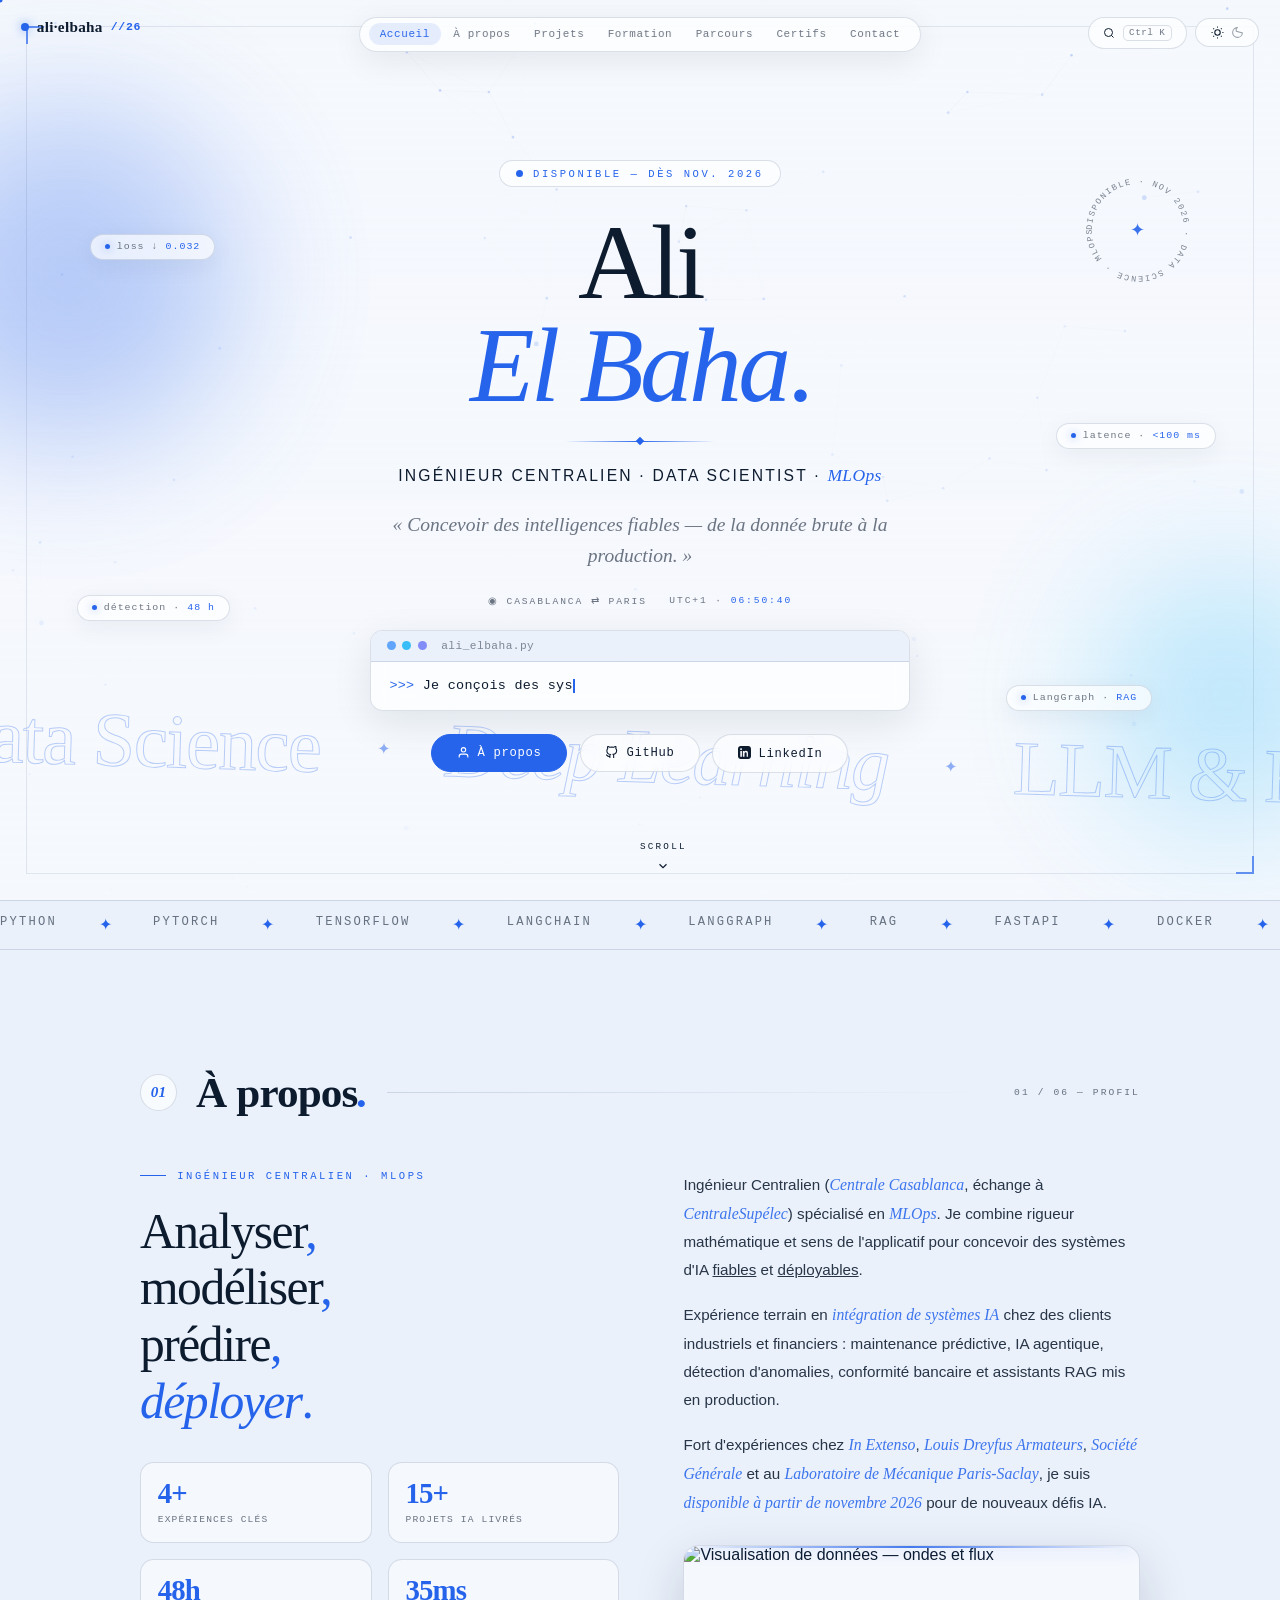
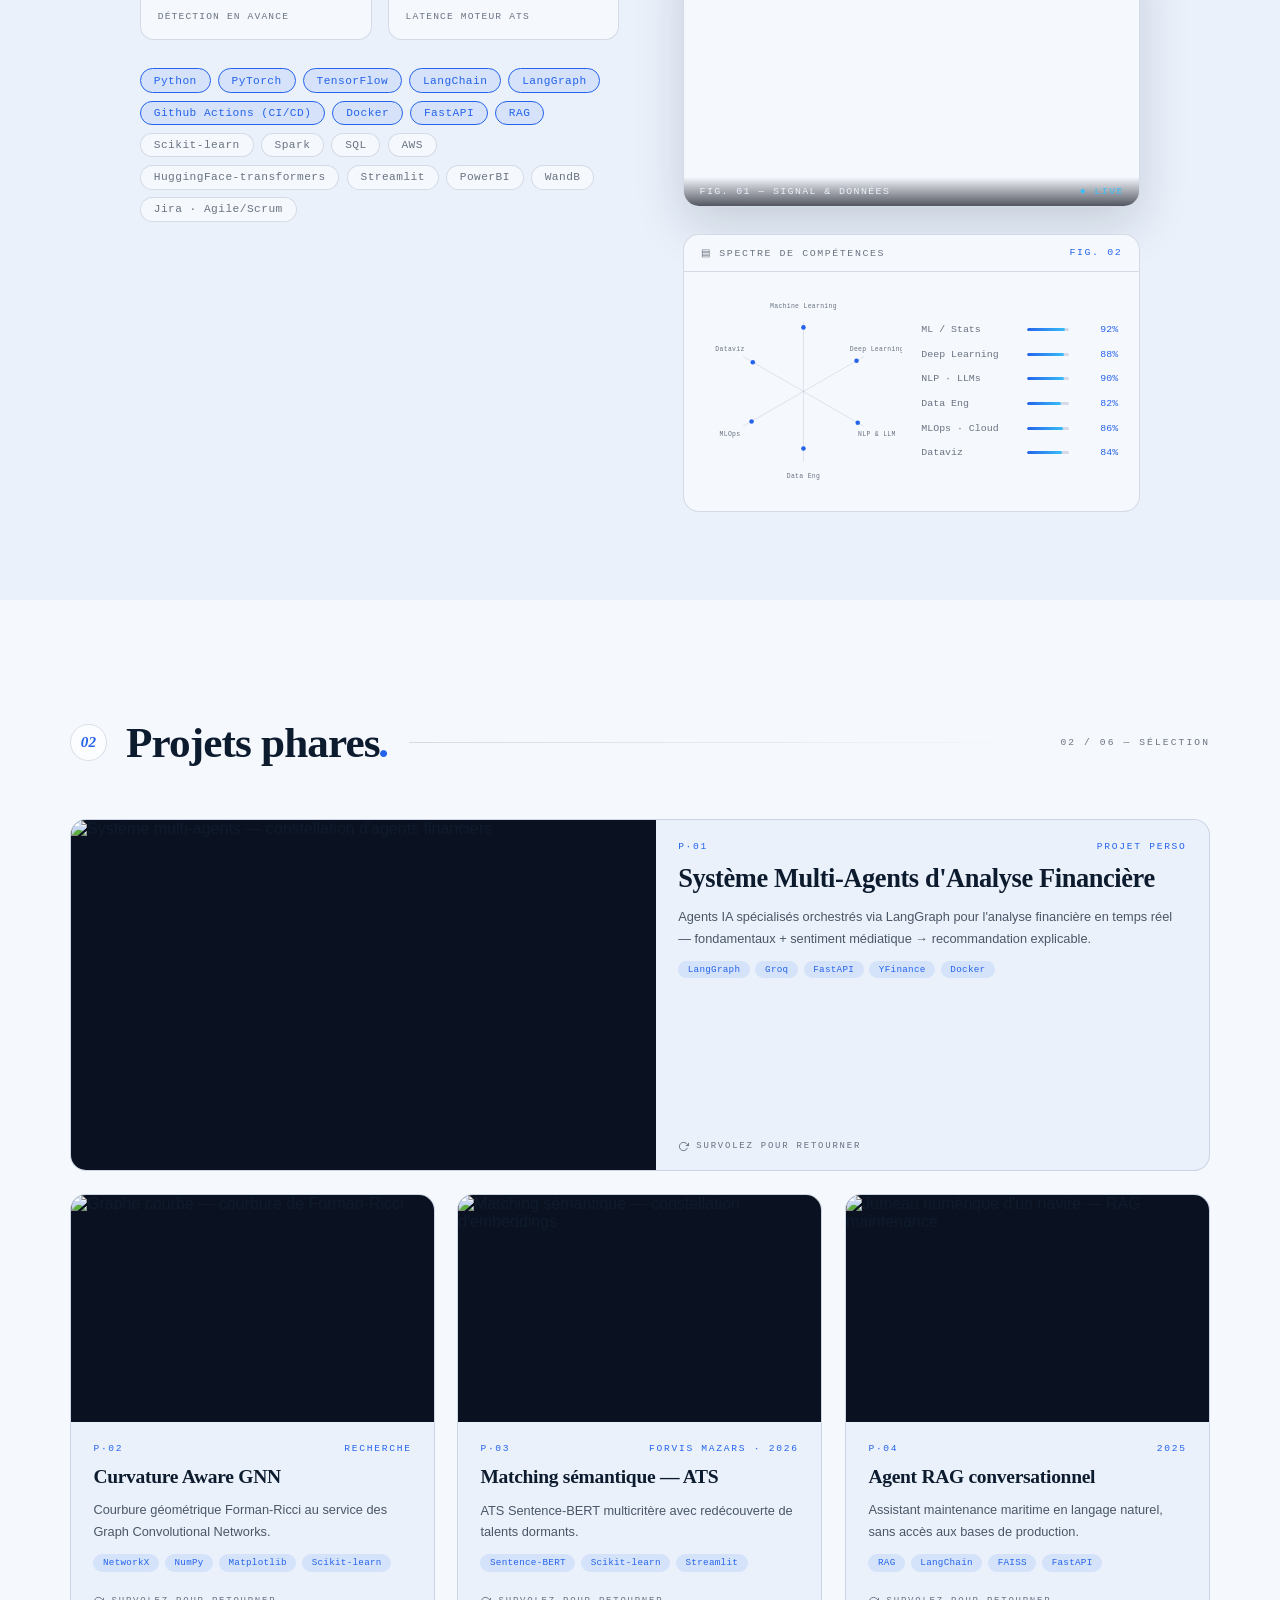
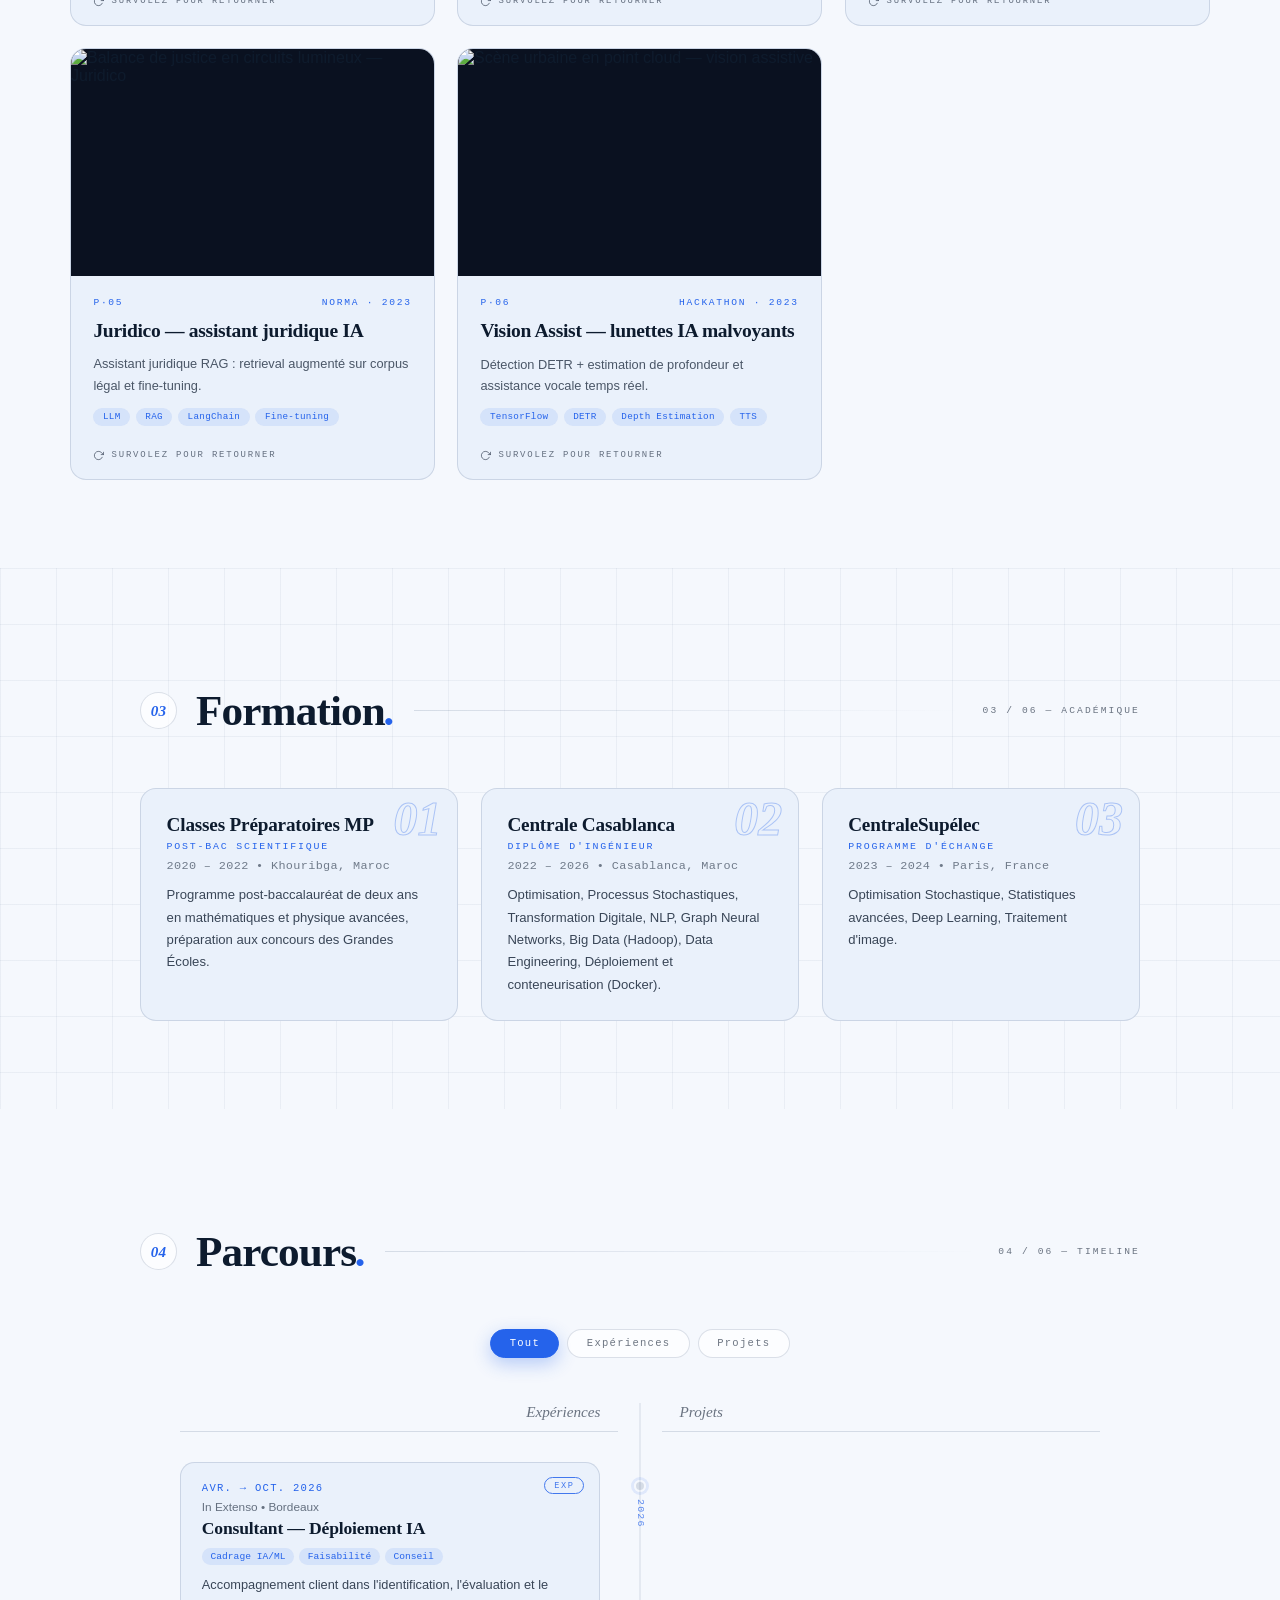
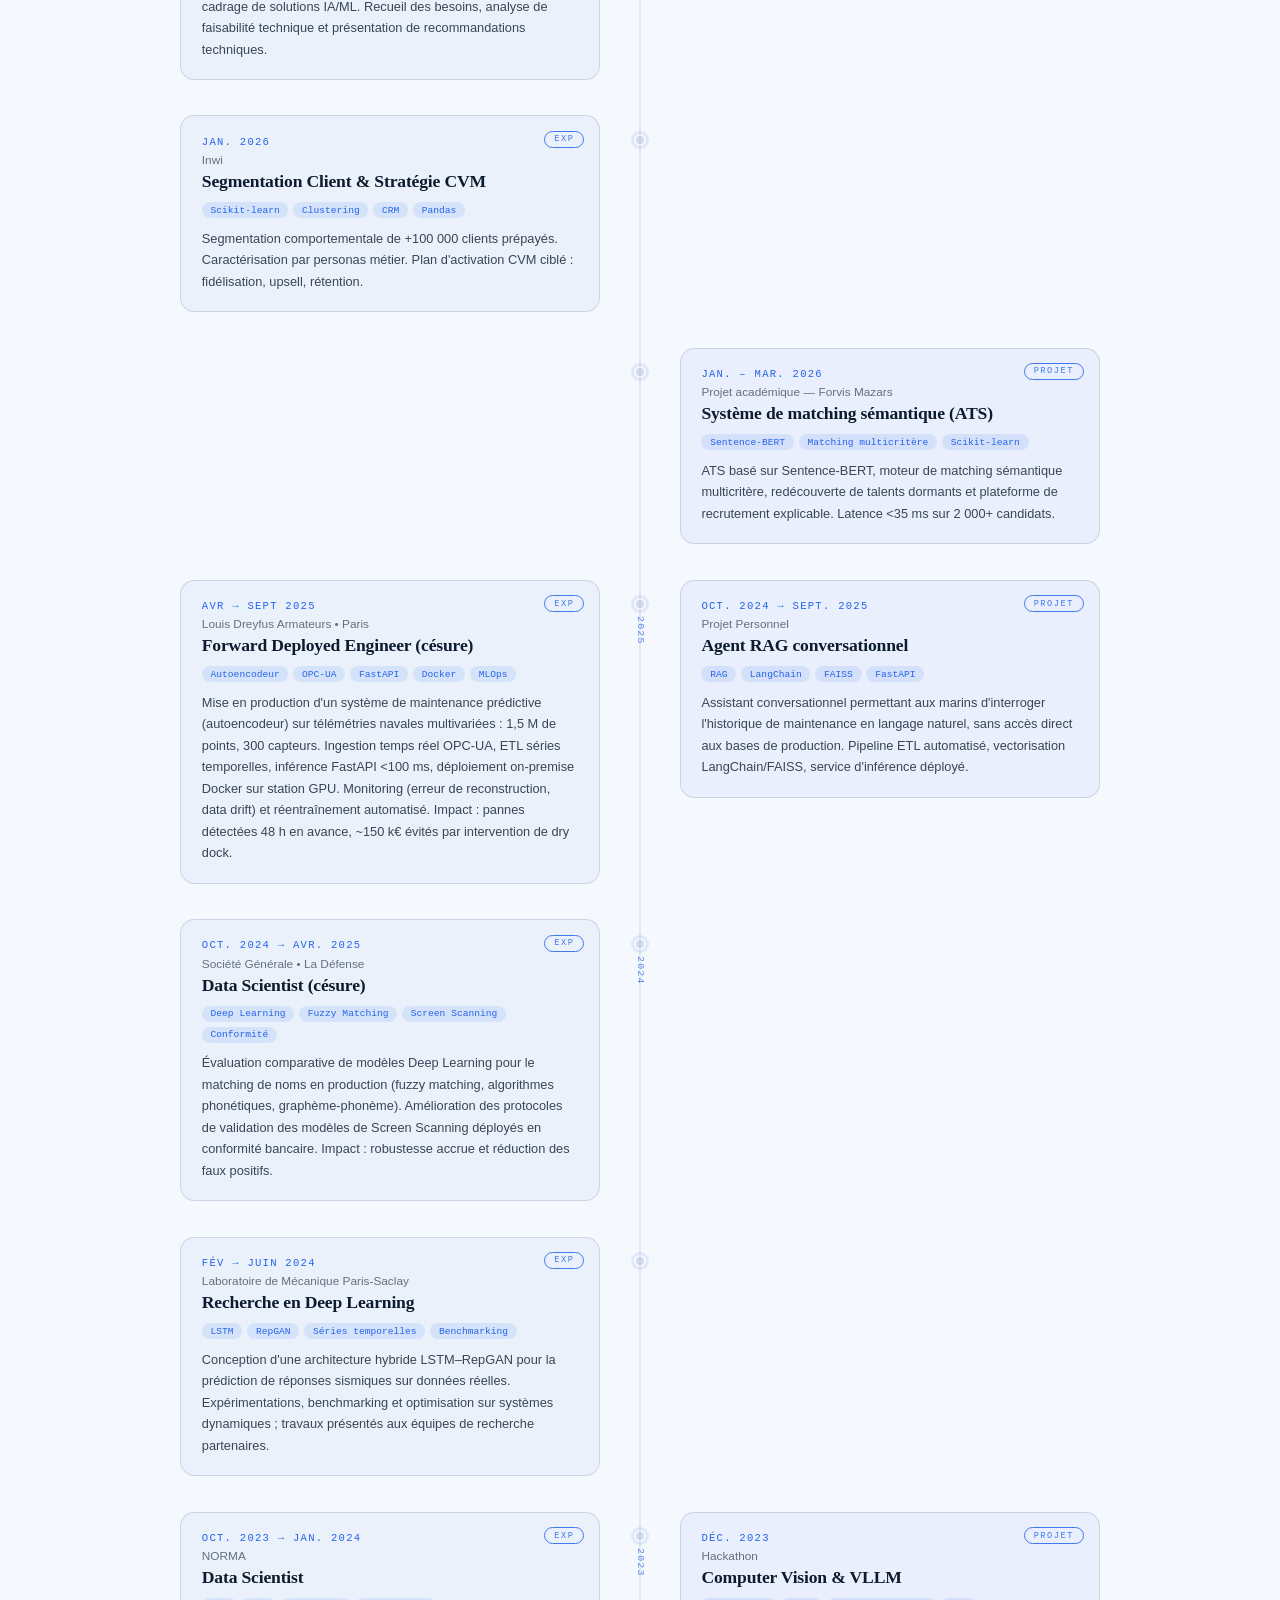
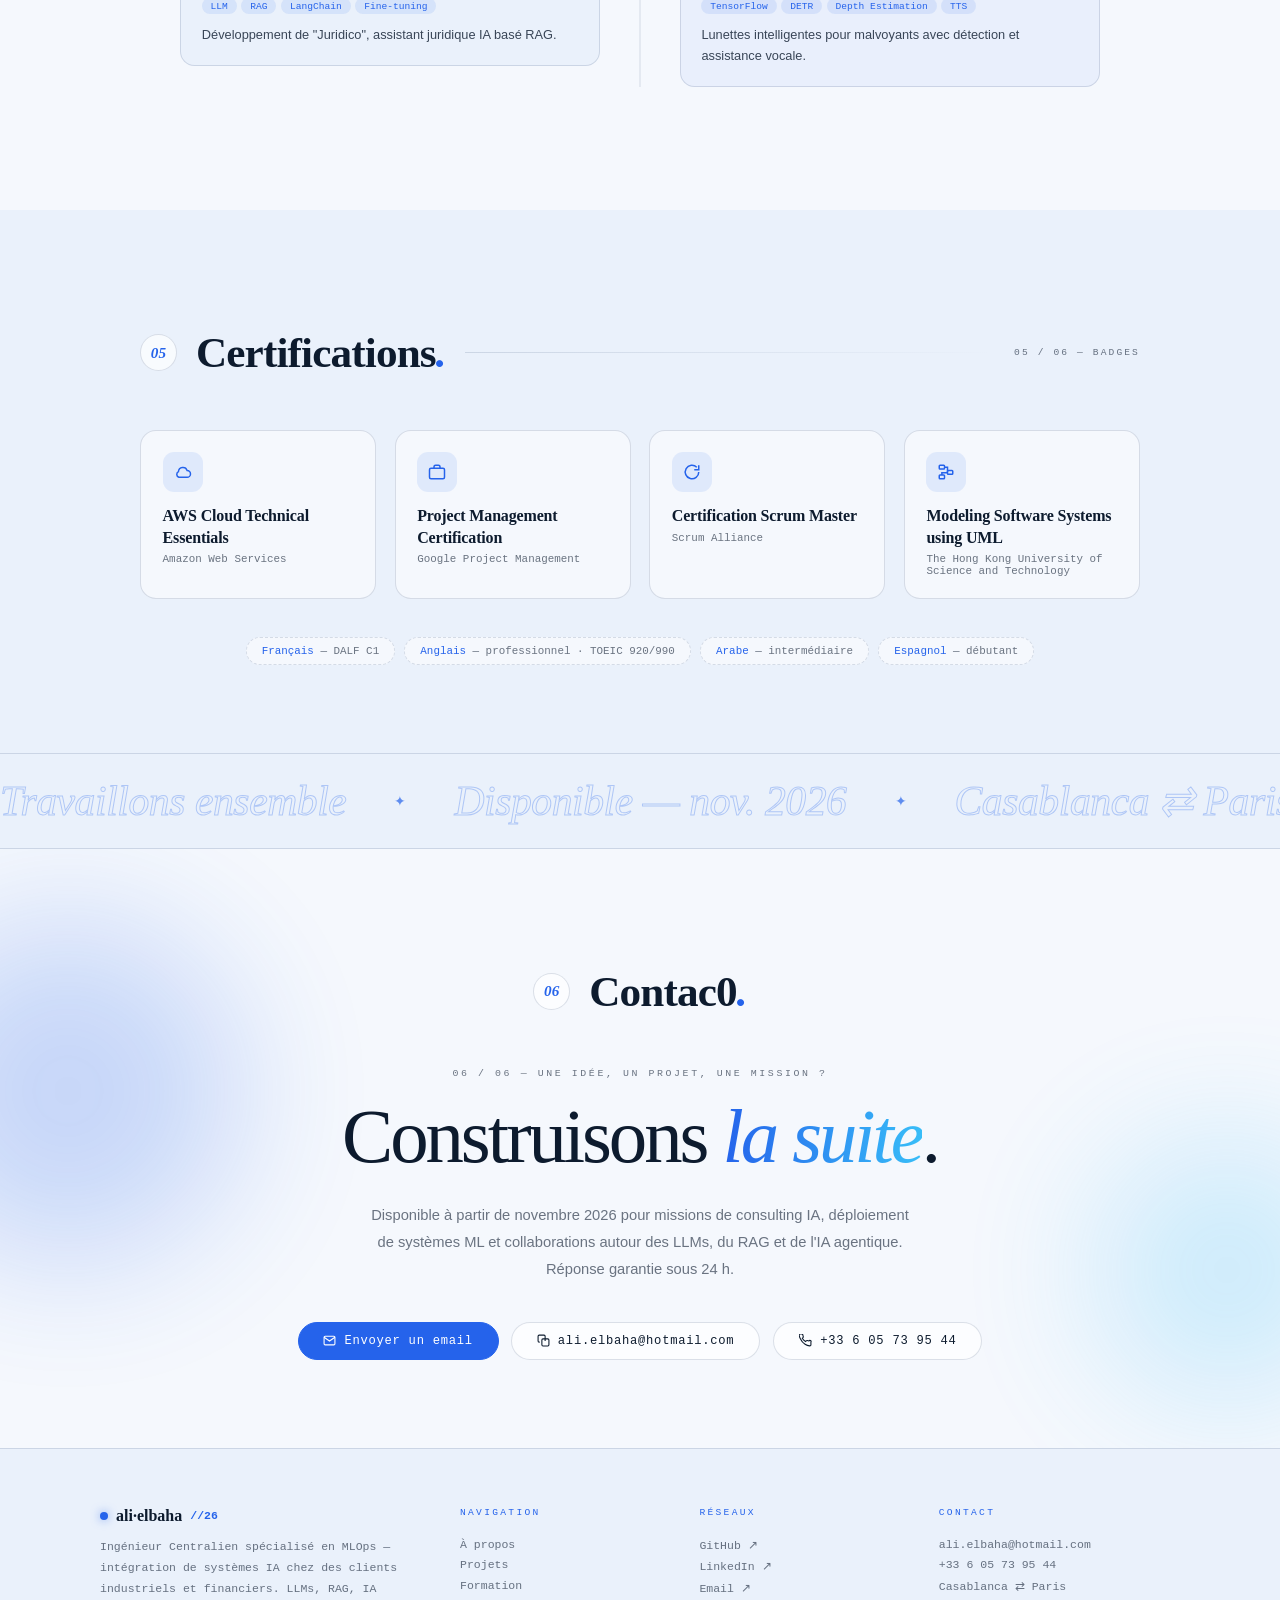
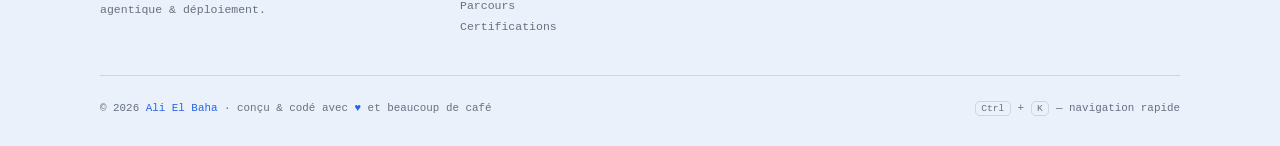
==== commit f9a98f97: "changed style to blue" ====
--- a/index.html
+++ b/index.html
@@ -6,14 +6,14 @@
   <meta name="viewport" content="width=device-width, initial-scale=1.0">
   <meta name="description" content="Ali El Baha — Ingénieur Centralien spécialisé en MLOps. Expertise en modélisation prédictive, Deep Learning, LLMs, IA agentique et déploiement de systèmes IA.">
   <meta name="keywords" content="data scientist, AI engineer, MLOps, deep learning, LLM, RAG, LangGraph, machine learning, Python, PyTorch, Ali El Baha">
-  <meta name="author" content="Ali El Baha">
   <meta property="og:title" content="Ali El Baha - Data Scientist & AI Engineer">
   <meta property="og:description" content="Portfolio d'Ali El Baha, Ingénieur Centralien spécialisé en MLOps. Expert en modélisation prédictive, LLMs et IA agentique.">
   <meta property="og:type" content="website">
-  <meta property="og:image" content="https://image.qwenlm.ai/public_source/a51db368-76c1-48f1-89ae-78bb5f06682c/12d57cd6f-2e15-49e4-915e-9650ab6b5bf9.png">
+  <meta property="og:image" content="https://image.qwenlm.ai/public_source/0c454e68-2850-408e-b6c3-2e58fca8f92a/12b998fe2-5ee4-4304-a848-9d7c7b85cc73.png">
   <meta name="twitter:card" content="summary_large_image">
   <meta name="robots" content="index,follow">
-  <meta name="theme-color" content="#141008">
+  <meta name="theme-color" content="#f5f8fd" media="(prefers-color-scheme: light)">
+  <meta name="theme-color" content="#060a16" media="(prefers-color-scheme: dark)">
 
   <link rel="preconnect" href="https://cdn.jsdelivr.net">
   <link href="https://cdn.jsdelivr.net/fontsource/css/fraunces@latest/latin-400-normal.css" rel="stylesheet">
@@ -28,30 +28,43 @@
   <link href="https://cdn.jsdelivr.net/fontsource/css/dm-mono@latest/latin-500-normal.css" rel="stylesheet">
 
   <style>
+    /* ════════════════════════════════════════════════════════════
+       COLOR SYSTEM — « Azure » identity
+       Light : sky blue · soft blue · white · icy neutral tones
+       Dark  : deep navy · dark blue · violet · near-black
+       Tokens: bg / surface / text / border / accent / accent-2 /
+               on-accent / glow / glow-strong / glow-faint
+       ════════════════════════════════════════════════════════════ */
     :root{
-      --color-bg:#f4edde; --color-bg-alt:#ede0c8; --color-bg-deep:#e5d3b2;
-      --color-bg-alt2:rgba(191,85,33,0.06);
-      --color-text:#191410; --color-text-muted:rgba(25,20,16,.56);
-      --color-border:rgba(25,20,16,.15);
-      --grid-line:rgba(25,20,16,.05);
-      --color-accent:#bf5521; --color-accent-soft:rgba(191,85,33,.12);
-      --color-accent-hover:#a84715; --color-accent-2:#d0964f;
-      --color-surface:rgba(255,251,242,.62); --color-surface-border:rgba(25,20,16,.1);
+      --color-bg:#f5f8fd; --color-bg-alt:#eaf1fb; --color-bg-deep:#dce8f7;
+      --color-bg-alt2:rgba(37,99,235,.055);
+      --color-text:#0d1b2e; --color-text-muted:rgba(13,27,46,.6);
+      --color-border:rgba(19,48,92,.14);
+      --grid-line:rgba(19,48,92,.05);
+      --color-accent:#2563eb; --color-accent-soft:rgba(37,99,235,.1);
+      --color-accent-hover:#1a4fd6; --color-accent-2:#38bdf8;
+      --on-accent:#ffffff;
+      --glow:rgba(37,99,235,.3); --glow-strong:rgba(37,99,235,.55); --glow-faint:rgba(37,99,235,.08);
+      --color-surface:rgba(255,255,255,.68); --color-surface-border:rgba(19,48,92,.09);
       --font-display:'Fraunces',Georgia,'Times New Roman',serif;
       --font-sans:'Space Grotesk','Helvetica Neue',Arial,sans-serif;
       --font-mono:'DM Mono','Courier New',monospace;
       --ease:cubic-bezier(.22,1,.36,1);
       --ease-io:cubic-bezier(.65,0,.35,1);
+      color-scheme:light;
     }
     [data-theme="dark"]{
-      --color-bg:#141008; --color-bg-alt:#1d1710; --color-bg-deep:#272013;
-      --color-bg-alt2:rgba(229,107,47,0.08);
-      --color-text:#f2ebda; --color-text-muted:rgba(242,235,218,.52);
-      --color-border:rgba(242,235,218,.13);
-      --grid-line:rgba(242,235,218,.045);
-      --color-accent:#e56b2f; --color-accent-soft:rgba(229,107,47,.15);
-      --color-accent-hover:#f57f42; --color-accent-2:#e3a765;
-      --color-surface:rgba(29,23,16,.72); --color-surface-border:rgba(242,235,218,.08);
+      --color-bg:#060a16; --color-bg-alt:#0b1224; --color-bg-deep:#101a33;
+      --color-bg-alt2:rgba(124,134,248,.08);
+      --color-text:#e9eefb; --color-text-muted:rgba(233,238,251,.56);
+      --color-border:rgba(163,186,255,.14);
+      --grid-line:rgba(233,238,251,.045);
+      --color-accent:#5b9dff; --color-accent-soft:rgba(91,157,255,.15);
+      --color-accent-hover:#7bb2ff; --color-accent-2:#a78bfa;
+      --on-accent:#061024;
+      --glow:rgba(91,157,255,.35); --glow-strong:rgba(91,157,255,.6); --glow-faint:rgba(91,157,255,.09);
+      --color-surface:rgba(11,18,36,.72); --color-surface-border:rgba(233,238,251,.08);
+      color-scheme:dark;
     }
 
     *,*::before,*::after{box-sizing:border-box;margin:0;padding:0}
@@ -62,7 +75,7 @@
       -webkit-font-smoothing:antialiased;text-rendering:optimizeLegibility;
     }
     body.no-scroll{overflow:hidden}
-    ::selection{background:var(--color-accent);color:#fff}
+    ::selection{background:var(--color-accent);color:var(--on-accent)}
     ::-webkit-scrollbar{width:9px}
     ::-webkit-scrollbar-track{background:var(--color-bg)}
     ::-webkit-scrollbar-thumb{background:var(--color-accent);border-radius:6px;border:2px solid var(--color-bg)}
@@ -81,7 +94,7 @@
     #scrollProgress{
       position:fixed;top:0;left:0;height:2px;width:0;z-index:300;
       background:linear-gradient(90deg,var(--color-accent),var(--color-accent-2));
-      box-shadow:0 0 12px rgba(191,85,33,.55);
+      box-shadow:0 0 12px var(--glow-strong);
     }
 
     /* ── Preloader ────────────────────────────── */
@@ -90,7 +103,7 @@
     .loader-core{display:flex;flex-direction:column;align-items:center;gap:1.15rem;width:min(340px,84vw)}
     .loader-logo{font-family:var(--font-display);font-weight:600;font-size:1.05rem;letter-spacing:.02em;display:flex;align-items:center;gap:.55rem}
     .loader-logo em{color:var(--color-accent)}
-    .loader-logo .logo-dot{width:9px;height:9px;border-radius:50%;background:var(--color-accent);box-shadow:0 0 12px rgba(191,85,33,.8);animation:pulseDot 1.6s ease-in-out infinite}
+    .loader-logo .logo-dot{width:9px;height:9px;border-radius:50%;background:var(--color-accent);box-shadow:0 0 12px var(--glow-strong);animation:pulseDot 1.6s ease-in-out infinite}
     .loader-lines{width:100%;font-family:var(--font-mono);font-size:.66rem;color:var(--color-text-muted);display:flex;flex-direction:column;gap:.32rem;letter-spacing:.05em}
     .loader-lines p{opacity:0;animation:lineIn .4s var(--ease) forwards}
     .loader-lines p:nth-child(1){animation-delay:.08s}
@@ -106,10 +119,10 @@
     #curDot,#curRing{position:fixed;top:0;left:0;pointer-events:none;z-index:400;border-radius:50%;opacity:0;transition:opacity .3s}
     #curDot{width:5px;height:5px;background:var(--color-accent);transform:translate(-50%,-50%)}
     #curRing{
-      width:34px;height:34px;border:1px solid rgba(191,85,33,.55);transform:translate(-50%,-50%);
+      width:34px;height:34px;border:1px solid var(--glow-strong);transform:translate(-50%,-50%);
       transition:opacity .3s,width .25s var(--ease),height .25s var(--ease),background .25s;
     }
-    #curRing.hovered{width:56px;height:56px;background:rgba(191,85,33,.1)}
+    #curRing.hovered{width:56px;height:56px;background:var(--color-accent-soft)}
     #curRing.down{width:26px;height:26px}
     body.cursor-on #curDot,body.cursor-on #curRing{opacity:1}
     @media (pointer:coarse){#curDot,#curRing{display:none}}
@@ -120,7 +133,7 @@
       font-family:var(--font-display);font-weight:600;font-size:.95rem;letter-spacing:.02em;
       color:var(--color-text);display:flex;align-items:center;gap:.5rem;
     }
-    .logo .logo-dot{width:8px;height:8px;border-radius:50%;background:var(--color-accent);box-shadow:0 0 10px rgba(191,85,33,.8);animation:pulseDot 2.4s ease-in-out infinite}
+    .logo .logo-dot{width:8px;height:8px;border-radius:50%;background:var(--color-accent);box-shadow:0 0 10px var(--glow-strong);animation:pulseDot 2.4s ease-in-out infinite}
     @keyframes pulseDot{0%,100%{transform:scale(1)}50%{transform:scale(1.35)}}
     .logo em{color:var(--color-accent);font-family:var(--font-mono);font-size:.72rem;font-style:normal;letter-spacing:.06em}
 
@@ -144,13 +157,13 @@
       display:flex;gap:.1rem;background:var(--color-surface);
       backdrop-filter:blur(14px);-webkit-backdrop-filter:blur(14px);
       border:1px solid var(--color-border);border-radius:2rem;padding:.35rem .55rem;
-      box-shadow:0 8px 32px rgba(0,0,0,.06);
+      box-shadow:0 8px 32px rgba(13,27,46,.08);
     }
     nav a{
       text-decoration:none;color:var(--color-text-muted);font-size:.68rem;padding:.3rem .68rem;
       border-radius:1.5rem;transition:all .22s;font-family:var(--font-mono);letter-spacing:.06em;white-space:nowrap;
     }
-    nav a:hover{background:var(--color-accent);color:#fff}
+    nav a:hover{background:var(--color-accent);color:var(--on-accent)}
     nav a.active{background:var(--color-accent-soft);color:var(--color-accent)}
 
     /* ── Mobile menu ──────────────────────────── */
@@ -158,10 +171,10 @@
       display:none;position:fixed;bottom:1.25rem;right:1.25rem;z-index:260;width:52px;height:52px;
       border-radius:50%;border:1px solid var(--color-border);background:var(--color-accent);cursor:pointer;
       flex-direction:column;align-items:center;justify-content:center;gap:6px;
-      box-shadow:0 10px 30px rgba(191,85,33,.4);transition:transform .3s var(--ease);
+      box-shadow:0 10px 30px var(--glow);transition:transform .3s var(--ease);
     }
     .menu-fab:active{transform:scale(.92)}
-    .menu-fab span{display:block;width:20px;height:2px;background:#fff;border-radius:2px;transition:transform .35s var(--ease)}
+    .menu-fab span{display:block;width:20px;height:2px;background:var(--on-accent);border-radius:2px;transition:transform .35s var(--ease)}
     body.menu-open .menu-fab span:first-child{transform:translateY(4px) rotate(45deg)}
     body.menu-open .menu-fab span:last-child{transform:translateY(-4px) rotate(-45deg)}
     .mobile-menu{
@@ -214,15 +227,15 @@
     }
     .spot:hover::before{opacity:1}
 
-    /* ══ HERO ═════════════════════════════════ */
+    /* ══ HERO ════════════════════════════════ */
     #hero{min-height:100vh;display:flex;flex-direction:column;justify-content:center;align-items:center;text-align:center;overflow:hidden;padding:6rem 1.5rem 4rem;scroll-margin-top:0}
     #hero-image{
       position:absolute;inset:-12% 0;z-index:0;will-change:transform;
-      background:url('https://image.qwenlm.ai/public_source/a51db368-76c1-48f1-89ae-78bb5f06682c/12d57cd6f-2e15-49e4-915e-9650ab6b5bf9.png') center/cover no-repeat;
+      background:url('https://image.qwenlm.ai/public_source/0c454e68-2850-408e-b6c3-2e58fca8f92a/12b998fe2-5ee4-4304-a848-9d7c7b85cc73.png') center/cover no-repeat;
     }
     #hero-overlay{position:absolute;inset:0;z-index:1;pointer-events:none}
-    [data-theme="light"] #hero-overlay{background:linear-gradient(to bottom,rgba(244,237,222,.62) 0%,rgba(244,237,222,.82) 55%,rgba(244,237,222,.98) 100%)}
-    [data-theme="dark"] #hero-overlay{background:linear-gradient(to bottom,rgba(20,16,8,.5) 0%,rgba(20,16,8,.68) 55%,rgba(20,16,8,.98) 100%)}
+    [data-theme="light"] #hero-overlay{background:linear-gradient(to bottom,rgba(245,248,253,.62) 0%,rgba(245,248,253,.82) 55%,rgba(245,248,253,.98) 100%)}
+    [data-theme="dark"] #hero-overlay{background:linear-gradient(to bottom,rgba(6,10,22,.5) 0%,rgba(6,10,22,.68) 55%,rgba(6,10,22,.98) 100%)}
     .orb{position:absolute;border-radius:50%;filter:blur(70px);opacity:.3;z-index:1;pointer-events:none;animation:orbFloat 14s ease-in-out infinite alternate}
     .orb.o1{width:340px;height:340px;background:var(--color-accent);top:12%;left:-8%}
     .orb.o2{width:260px;height:260px;background:var(--color-accent-2);bottom:8%;right:-6%;animation-delay:-7s}
@@ -238,7 +251,7 @@
     .hm-track span{
       font-family:var(--font-display);font-weight:500;text-transform:none;white-space:nowrap;
       font-size:clamp(2.2rem,6vw,5rem);letter-spacing:-.02em;color:transparent;
-      -webkit-text-stroke:1px rgba(191,85,33,.3);
+      -webkit-text-stroke:1px var(--glow);
     }
     .hm-track span.it{font-style:italic}
     .hm-track i{font-style:normal;font-family:var(--font-mono);font-size:1rem;color:var(--color-accent);opacity:.5;align-self:center}
@@ -251,11 +264,11 @@
       backdrop-filter:blur(8px);-webkit-backdrop-filter:blur(8px);
       animation:chipFloat 6s ease-in-out infinite alternate;
       opacity:0;transition:opacity .9s var(--ease) var(--hd,0s);will-change:transform;
-      box-shadow:0 6px 24px rgba(0,0,0,.05);
+      box-shadow:0 6px 24px rgba(13,27,46,.06);
     }
     body.loaded .chip{opacity:1}
     .chip b{color:var(--color-accent);font-weight:500}
-    .chip .cdot{width:5px;height:5px;border-radius:50%;background:var(--color-accent);box-shadow:0 0 8px rgba(191,85,33,.8);flex-shrink:0}
+    .chip .cdot{width:5px;height:5px;border-radius:50%;background:var(--color-accent);box-shadow:0 0 8px var(--glow-strong);flex-shrink:0}
     @keyframes chipFloat{from{margin-top:0}to{margin-top:-12px}}
     .chip.c1{top:26%;left:7%}
     .chip.c2{top:47%;right:5%;animation-delay:-2s}
@@ -317,19 +330,19 @@
       backdrop-filter:blur(8px);-webkit-backdrop-filter:blur(8px);cursor:pointer;
       transform:translate(var(--mgx,0px),var(--mgy,0px));
     }
-    .hero-link:hover{background:var(--color-accent);border-color:var(--color-accent);color:#fff;box-shadow:0 10px 28px rgba(191,85,33,.3)}
-    .hero-link.primary{background:var(--color-accent);border-color:var(--color-accent);color:#fff}
-    .hero-link.primary:hover{background:var(--color-accent-hover);border-color:var(--color-accent-hover);box-shadow:0 12px 32px rgba(191,85,33,.4)}
+    .hero-link:hover{background:var(--color-accent);border-color:var(--color-accent);color:var(--on-accent);box-shadow:0 10px 28px var(--glow)}
+    .hero-link.primary{background:var(--color-accent);border-color:var(--color-accent);color:var(--on-accent)}
+    .hero-link.primary:hover{background:var(--color-accent-hover);border-color:var(--color-accent-hover);box-shadow:0 12px 32px var(--glow)}
 
     .code-window{
       background:var(--color-surface);backdrop-filter:blur(10px);-webkit-backdrop-filter:blur(10px);
       border:1px solid var(--color-border);border-radius:.8rem;overflow:hidden;
-      width:100%;max-width:540px;box-shadow:0 12px 40px rgba(0,0,0,.09);text-align:left;
-    }
-    [data-theme="dark"] .code-window{box-shadow:0 12px 44px rgba(0,0,0,.45);background:rgba(20,16,10,.75)}
+      width:100%;max-width:540px;box-shadow:0 12px 40px rgba(13,27,46,.09);text-align:left;
+    }
+    [data-theme="dark"] .code-window{box-shadow:0 12px 44px rgba(0,0,0,.45);background:rgba(8,13,28,.78)}
     .code-header{background:var(--color-bg-alt);padding:.55rem 1rem;display:flex;align-items:center;gap:.4rem;border-bottom:1px solid var(--color-border)}
     .dot{width:9px;height:9px;border-radius:50%;flex-shrink:0}
-    .dot.red{background:#ff5f57}.dot.yellow{background:#febc2e}.dot.green{background:#28c840}
+    .dot.red{background:#60a5fa}.dot.yellow{background:#38bdf8}.dot.green{background:#818cf8}
     .code-filename{margin-left:.5rem;font-family:var(--font-mono);font-size:.7rem;opacity:.5;color:var(--color-text);letter-spacing:.04em}
     .code-body{padding:1rem 1.15rem;font-family:var(--font-mono);font-size:.84rem;color:var(--color-text);min-height:3rem;letter-spacing:.02em}
     #skill-prompt{color:var(--color-accent)}
@@ -374,21 +387,21 @@
     .about-highlight{color:var(--color-accent);font-family:var(--font-display);font-style:italic;font-size:1.04em}
     .about-visual{
       border:1px solid var(--color-border);border-radius:1rem;overflow:hidden;position:relative;
-      background:var(--color-bg);box-shadow:0 18px 50px rgba(0,0,0,.14);
+      background:var(--color-bg);box-shadow:0 18px 50px rgba(13,27,46,.16);
       transition:transform .3s var(--ease),box-shadow .3s;
     }
     .about-visual img{width:100%;height:260px;object-fit:cover;filter:saturate(1.05)}
     .about-visual .scanline{
       position:absolute;left:0;right:0;height:2px;top:0;
       background:linear-gradient(90deg,transparent,var(--color-accent),transparent);
-      box-shadow:0 0 18px rgba(191,85,33,.7);animation:scan 4.5s linear infinite;opacity:.85;
+      box-shadow:0 0 18px var(--glow-strong);animation:scan 4.5s linear infinite;opacity:.85;
     }
     @keyframes scan{0%{top:0}100%{top:100%}}
     .about-visual figcaption{
       position:absolute;bottom:0;left:0;right:0;padding:.55rem .95rem;font-size:.62rem;letter-spacing:.14em;
       text-transform:uppercase;font-family:var(--font-mono);
-      background:linear-gradient(transparent,rgba(13,13,13,.6));
-      display:flex;justify-content:space-between;color:#f0ebe4;
+      background:linear-gradient(transparent,rgba(6,10,22,.68));
+      display:flex;justify-content:space-between;color:#eaf1fb;
     }
     .about-visual figcaption b{color:var(--color-accent-2);font-weight:400}
     .skills-grid{display:flex;flex-wrap:wrap;gap:.45rem;margin-top:1.8rem}
@@ -397,9 +410,9 @@
       border-radius:1.5rem;color:var(--color-text-muted);background:var(--color-bg);
       transition:all .2s var(--ease);letter-spacing:.04em;cursor:default;
     }
-    .skill-tag:hover{background:var(--color-accent);border-color:var(--color-accent);color:#fff;transform:translateY(-2px)}
+    .skill-tag:hover{background:var(--color-accent);border-color:var(--color-accent);color:var(--on-accent);transform:translateY(-2px)}
     .skill-tag.featured{border-color:var(--color-accent);color:var(--color-accent);background:var(--color-accent-soft)}
-    .skill-tag.featured:hover{background:var(--color-accent);color:#fff}
+    .skill-tag.featured:hover{background:var(--color-accent);color:var(--on-accent)}
 
     .cap-card{border:1px solid var(--color-border);border-radius:1rem;background:var(--color-bg);overflow:hidden}
     .cap-head{display:flex;justify-content:space-between;gap:1rem;padding:.75rem 1.05rem;border-bottom:1px solid var(--color-border);font-family:var(--font-mono);font-size:.62rem;letter-spacing:.16em;text-transform:uppercase;color:var(--color-text-muted)}
@@ -408,7 +421,7 @@
     #radar{width:100%;max-width:270px;margin:0 auto;display:block}
     .radar-ring{fill:none;stroke:var(--color-border);stroke-width:1}
     .radar-axis{stroke:var(--color-border);stroke-width:1}
-    .radar-poly{fill:rgba(191,85,33,.15);stroke:var(--color-accent);stroke-width:1.5;transform-box:fill-box;transform-origin:center;transform:scale(0);opacity:0;transition:transform 1s var(--ease) .15s,opacity .5s .15s}
+    .radar-poly{fill:var(--color-accent-soft);stroke:var(--color-accent);stroke-width:1.5;transform-box:fill-box;transform-origin:center;transform:scale(0);opacity:0;transition:transform 1s var(--ease) .15s,opacity .5s .15s}
     .cap-card.on .radar-poly{transform:scale(1);opacity:1}
     .radar-dot{fill:var(--color-accent);opacity:0;transition:opacity .4s}
     .cap-card.on .radar-dot{opacity:1}
@@ -437,12 +450,12 @@
     }
     .proj-back::after{content:'✦';position:absolute;right:1rem;bottom:.5rem;font-size:2.4rem;color:var(--color-accent);opacity:.13;pointer-events:none}
     .proj-back-inner{display:flex;flex-direction:column;gap:.7rem;padding:1.35rem 1.45rem;height:100%}
-    .proj-media{position:relative;overflow:hidden;aspect-ratio:16/10;background:#131009}
-    .proj-media img{width:100%;height:100%;object-fit:cover;transition:transform .9s var(--ease),filter .6s;filter:saturate(.85) sepia(.16)}
-    .proj-card:hover .proj-media img{transform:scale(1.07);filter:saturate(1) sepia(0)}
-    .proj-scan{position:absolute;left:0;right:0;top:-10%;height:2px;background:linear-gradient(90deg,transparent,var(--color-accent),transparent);opacity:0;box-shadow:0 0 16px rgba(191,85,33,.7)}
+    .proj-media{position:relative;overflow:hidden;aspect-ratio:16/10;background:#0a1120}
+    .proj-media img{width:100%;height:100%;object-fit:cover;transition:transform .9s var(--ease),filter .6s;filter:saturate(.92)}
+    .proj-card:hover .proj-media img{transform:scale(1.07);filter:saturate(1.08)}
+    .proj-scan{position:absolute;left:0;right:0;top:-10%;height:2px;background:linear-gradient(90deg,transparent,var(--color-accent),transparent);opacity:0;box-shadow:0 0 16px var(--glow-strong)}
     .proj-card:hover .proj-scan{opacity:.9;animation:scan 2.2s linear infinite}
-    .proj-badge{position:absolute;top:.85rem;left:.85rem;font-family:var(--font-mono);font-size:.56rem;letter-spacing:.2em;text-transform:uppercase;color:#fff;background:var(--color-accent);padding:.3rem .75rem;border-radius:2rem;z-index:2}
+    .proj-badge{position:absolute;top:.85rem;left:.85rem;font-family:var(--font-mono);font-size:.56rem;letter-spacing:.2em;text-transform:uppercase;color:var(--on-accent);background:var(--color-accent);padding:.3rem .75rem;border-radius:2rem;z-index:2}
     .proj-body{padding:1.3rem 1.4rem 1.15rem;display:flex;flex-direction:column;gap:.7rem;flex:1}
     .proj-top{display:flex;justify-content:space-between;gap:.5rem;font-family:var(--font-mono);font-size:.6rem;letter-spacing:.18em;text-transform:uppercase;color:var(--color-accent)}
     .proj-title{font-family:var(--font-display);font-size:1.22rem;font-weight:600;letter-spacing:-.015em;line-height:1.2}
@@ -500,13 +513,13 @@
       border:1px solid var(--color-border);background:var(--color-surface);color:var(--color-text-muted);cursor:pointer;transition:all .25s var(--ease);
     }
     .tf-btn:hover{border-color:var(--color-accent);color:var(--color-accent)}
-    .tf-btn.active{background:var(--color-accent);border-color:var(--color-accent);color:#fff;box-shadow:0 6px 18px rgba(191,85,33,.3)}
+    .tf-btn.active{background:var(--color-accent);border-color:var(--color-accent);color:var(--on-accent);box-shadow:0 6px 18px var(--glow)}
     .timeline{position:relative;max-width:920px;margin:0 auto}
     .timeline::before{content:'';position:absolute;left:50%;top:0;bottom:0;width:1px;background:var(--color-border);transform:translateX(-50%)}
     .tl-line{
       position:absolute;left:50%;top:0;bottom:0;width:1px;transform:translateX(-50%) scaleY(0);transform-origin:top;
       background:linear-gradient(to bottom,transparent,var(--color-accent) 12%,var(--color-accent) 88%,transparent);
-      box-shadow:0 0 14px rgba(191,85,33,.5);
+      box-shadow:0 0 14px var(--glow-strong);
     }
     .tl-header{display:grid;grid-template-columns:1fr 44px 1fr;margin-bottom:1.9rem}
     .tl-header-label{font-family:var(--font-display);font-style:italic;font-size:.95rem;color:var(--color-text-muted);padding-bottom:.6rem;border-bottom:1px solid var(--color-border)}
@@ -521,7 +534,7 @@
       box-shadow:0 0 0 3px var(--color-accent-soft);flex-shrink:0;transition:background .4s,box-shadow .4s;
     }
     .tl-dot.lit{background:var(--color-accent);animation:dotPulse 2.2s ease-in-out infinite}
-    @keyframes dotPulse{0%,100%{box-shadow:0 0 0 3px var(--color-accent-soft)}50%{box-shadow:0 0 0 7px rgba(191,85,33,.08)}}
+    @keyframes dotPulse{0%,100%{box-shadow:0 0 0 3px var(--color-accent-soft)}50%{box-shadow:0 0 0 7px var(--glow-faint)}}
     .tl-year{font-family:var(--font-mono);font-size:.62rem;letter-spacing:.12em;color:var(--color-accent);opacity:.75;writing-mode:vertical-rl}
     .tl-card{
       background:var(--color-bg-alt);border:1px solid var(--color-border);border-radius:.9rem;padding:1.2rem 1.3rem;
@@ -571,7 +584,7 @@
     .cm-track span{
       font-family:var(--font-display);font-style:italic;font-weight:500;white-space:nowrap;
       font-size:clamp(1.6rem,3.6vw,2.6rem);letter-spacing:-.01em;color:transparent;
-      -webkit-text-stroke:1px rgba(191,85,33,.4);
+      -webkit-text-stroke:1px var(--glow);
     }
     .cm-track i{font-style:normal;color:var(--color-accent);font-size:.9rem;opacity:.7}
 
@@ -598,7 +611,7 @@
     .foot-brand{display:flex;flex-direction:column;gap:.8rem}
     .foot-brand .fb-logo{font-family:var(--font-display);font-weight:600;font-size:1rem;color:var(--color-text);display:flex;align-items:center;gap:.5rem}
     .foot-brand .fb-logo em{color:var(--color-accent);font-family:var(--font-mono);font-size:.72rem;font-style:normal}
-    .foot-brand .logo-dot{width:8px;height:8px;border-radius:50%;background:var(--color-accent);box-shadow:0 0 10px rgba(191,85,33,.7)}
+    .foot-brand .logo-dot{width:8px;height:8px;border-radius:50%;background:var(--color-accent);box-shadow:0 0 10px var(--glow-strong)}
     .foot-brand p{line-height:1.8;font-size:.72rem}
     .foot-col h4{font-family:var(--font-mono);font-size:.6rem;letter-spacing:.24em;text-transform:uppercase;color:var(--color-accent);margin-bottom:1rem;font-weight:400}
     .foot-col a{display:block;text-decoration:none;color:var(--color-text-muted);font-size:.72rem;padding:.24rem 0;transition:color .2s,transform .2s}
@@ -616,7 +629,7 @@
       opacity:0;pointer-events:none;transform:translateY(12px);transition:all .35s var(--ease);
     }
     #toTop.show{opacity:1;pointer-events:auto;transform:none}
-    #toTop:hover{background:var(--color-accent);color:#fff;border-color:var(--color-accent)}
+    #toTop:hover{background:var(--color-accent);color:var(--on-accent);border-color:var(--color-accent)}
     #toast{
       position:fixed;bottom:2rem;left:50%;transform:translate(-50%,20px);z-index:420;background:var(--color-text);
       color:var(--color-bg);font-family:var(--font-mono);font-size:.7rem;letter-spacing:.06em;
@@ -626,11 +639,11 @@
 
     #cmdk{position:fixed;inset:0;z-index:380;display:none}
     #cmdk.open{display:block}
-    .cmdk-backdrop{position:absolute;inset:0;background:rgba(10,8,4,.5);backdrop-filter:blur(6px);-webkit-backdrop-filter:blur(6px)}
+    .cmdk-backdrop{position:absolute;inset:0;background:rgba(5,9,20,.55);backdrop-filter:blur(6px);-webkit-backdrop-filter:blur(6px)}
     .cmdk-panel{
       position:absolute;top:14vh;left:50%;transform:translateX(-50%);width:min(540px,92vw);
       background:var(--color-bg);border:1px solid var(--color-border);border-radius:1.1rem;overflow:hidden;
-      box-shadow:0 30px 80px rgba(0,0,0,.35);animation:panelIn .3s var(--ease);
+      box-shadow:0 30px 80px rgba(3,7,18,.4);animation:panelIn .3s var(--ease);
     }
     @keyframes panelIn{from{opacity:0;transform:translate(-50%,-12px)}to{opacity:1;transform:translate(-50%,0)}}
     .cmdk-input-row{display:flex;align-items:center;gap:.7rem;padding:.95rem 1.1rem;border-bottom:1px solid var(--color-border)}
@@ -730,7 +743,7 @@
           <line x1="4.22" y1="19.78" x2="5.64" y2="18.36"/><line x1="18.36" y1="5.64" x2="19.78" y2="4.22"/>
         </svg>
         <svg id="icon-moon" width="13" height="13" viewBox="0 0 24 24" fill="none" stroke="currentColor" stroke-width="2">
-          <path d="M21 12.79A9 9 0 1111.21 3a7 7 0 009.79 9.79z"/>
+          <path d="M21 12.79A9 9 0 1111.21 3 7 7 0 009.79 9.79z"/>
         </svg>
       </label>
     </div>
@@ -890,7 +903,7 @@
             <p>Fort d'expériences chez <span class="about-highlight">In Extenso</span>, <span class="about-highlight">Louis Dreyfus Armateurs</span>, <span class="about-highlight">Société Générale</span> et au <span class="about-highlight">Laboratoire de Mécanique Paris-Saclay</span>, je suis <span class="about-highlight">disponible à partir de novembre 2026</span> pour de nouveaux défis IA.</p>
           </div>
           <figure class="about-visual" data-tilt>
-            <img src="https://image.qwenlm.ai/public_source/a51db368-76c1-48f1-89ae-78bb5f06682c/1d65206c3-e5f3-434e-8608-9cdae2bc90b5.png" alt="Visualisation de données — ondes et flux">
+            <img src="https://image.qwenlm.ai/public_source/0c454e68-2850-408e-b6c3-2e58fca8f92a/15efe2855-fd60-4671-b66d-27b0e824aa7d.png" alt="Visualisation de données — ondes et flux">
             <div class="scanline" aria-hidden="true"></div>
             <figcaption><span>fig. 01 — signal &amp; données</span><b>● live</b></figcaption>
           </figure>
@@ -929,7 +942,7 @@
           <div class="proj-flip">
             <div class="proj-face proj-front spot">
               <div class="proj-media">
-                <img src="https://image.qwenlm.ai/public_source/a51db368-76c1-48f1-89ae-78bb5f06682c/11810b152-95b5-4198-bfa9-b0cb2545c17d.png" alt="Système multi-agents — constellation d'agents financiers" loading="lazy">
+                <img src="https://image.qwenlm.ai/public_source/0c454e68-2850-408e-b6c3-2e58fca8f92a/13d4f3f41-7eb3-4383-a2ac-b910b937420d.png" alt="Système multi-agents — constellation d'agents financiers" loading="lazy">
                 <span class="proj-badge">✦ featured</span>
                 <div class="proj-scan" aria-hidden="true"></div>
               </div>
@@ -961,7 +974,7 @@
           <div class="proj-flip">
             <div class="proj-face proj-front spot">
               <div class="proj-media">
-                <img src="https://image.qwenlm.ai/public_source/a51db368-76c1-48f1-89ae-78bb5f06682c/1484b1480-4931-4ea9-8e67-ace74049f641.png" alt="Graphe courbé — courbure de Forman-Ricci" loading="lazy">
+                <img src="https://image.qwenlm.ai/public_source/0c454e68-2850-408e-b6c3-2e58fca8f92a/14654bcc2-a40a-4660-844c-b4c2ad9d86c6.png" alt="Graphe courbé — courbure de Forman-Ricci" loading="lazy">
                 <div class="proj-scan" aria-hidden="true"></div>
               </div>
               <div class="proj-body">
@@ -992,7 +1005,7 @@
           <div class="proj-flip">
             <div class="proj-face proj-front spot">
               <div class="proj-media">
-                <img src="https://image.qwenlm.ai/public_source/a51db368-76c1-48f1-89ae-78bb5f06682c/14f0a4dec-65da-47e1-a15f-e64c19687dba.png" alt="Matching sémantique — constellation d'embeddings" loading="lazy">
+                <img src="https://image.qwenlm.ai/public_source/0c454e68-2850-408e-b6c3-2e58fca8f92a/14e6ea1c8-876d-4d3f-9a95-0f4e41247273.png" alt="Matching sémantique — constellation d'embeddings" loading="lazy">
                 <div class="proj-scan" aria-hidden="true"></div>
               </div>
               <div class="proj-body">
@@ -1023,7 +1036,7 @@
           <div class="proj-flip">
             <div class="proj-face proj-front spot">
               <div class="proj-media">
-                <img src="https://image.qwenlm.ai/public_source/a51db368-76c1-48f1-89ae-78bb5f06682c/10d8f8f88-2ee0-4604-b91b-7e9cbb175299.png" alt="Jumeau numérique d'un navire — RAG maintenance" loading="lazy">
+                <img src="https://image.qwenlm.ai/public_source/0c454e68-2850-408e-b6c3-2e58fca8f92a/18cf1a24e-a392-41d2-bb4f-d347c0b02574.png" alt="Jumeau numérique d'un navire — RAG maintenance" loading="lazy">
                 <div class="proj-scan" aria-hidden="true"></div>
               </div>
               <div class="proj-body">
@@ -1054,7 +1067,7 @@
           <div class="proj-flip">
             <div class="proj-face proj-front spot">
               <div class="proj-media">
-                <img src="https://image.qwenlm.ai/public_source/a51db368-76c1-48f1-89ae-78bb5f06682c/131410761-ad1d-4248-bc5d-8a5a3c9a4819.png" alt="Balance de justice en circuits lumineux — Juridico" loading="lazy">
+                <img src="https://image.qwenlm.ai/public_source/0c454e68-2850-408e-b6c3-2e58fca8f92a/195d200b8-1855-4c0b-ae01-60aef2323c03.png" alt="Balance de justice en circuits lumineux — Juridico" loading="lazy">
                 <div class="proj-scan" aria-hidden="true"></div>
               </div>
               <div class="proj-body">
@@ -1085,7 +1098,7 @@
           <div class="proj-flip">
             <div class="proj-face proj-front spot">
               <div class="proj-media">
-                <img src="https://image.qwenlm.ai/public_source/a51db368-76c1-48f1-89ae-78bb5f06682c/1d8079290-9eec-4705-98c3-af68889ca4ac.png" alt="Scène urbaine en point cloud — vision assistive" loading="lazy">
+                <img src="https://image.qwenlm.ai/public_source/0c454e68-2850-408e-b6c3-2e58fca8f92a/14d6c7cde-cc32-46c6-a094-ab12d0b8b86b.png" alt="Scène urbaine en point cloud — vision assistive" loading="lazy">
                 <div class="proj-scan" aria-hidden="true"></div>
               </div>
               <div class="proj-body">
@@ -1368,7 +1381,7 @@
           Envoyer un email
         </a>
         <button class="hero-link magnetic" id="copyBtn" data-email="ali.elbaha@hotmail.com">
-          <svg width="13" height="13" fill="none" stroke="currentColor" stroke-width="2" viewBox="0 0 24 24"><rect x="9" y="9" width="13" height="13" rx="2"/><path d="M5 15H4a2 2 0 01-2-2V4a2 2 0 012-2h9a2 2 0 012 2v1"/></svg>
+          <svg width="13" height="13" fill="none" stroke="currentColor" stroke-width="2" viewBox="0 0 24 24"><rect x="9" y="9" width="13" height="13" rx="2"/><path d="M5 15H4a2 2 0 01-2-2V4a2 2 0 012-2h9a2 2 0 012 2v9"/></svg>
           ali.elbaha@hotmail.com
         </button>
         <a href="tel:+33605739544" class="hero-link magnetic">
@@ -1521,8 +1534,8 @@
       function palette(){
         var dark = document.documentElement.getAttribute('data-theme') === 'dark';
         return dark
-          ? { node: '229,107,47', link: '242,235,218', linkA: 0.09 }
-          : { node: '191,85,33',  link: '25,20,16',    linkA: 0.08 };
+          ? { node: '91,157,255', link: '233,238,251', linkA: 0.09, pulse: '167,139,250' }
+          : { node: '37,99,235',  link: '13,27,46',    linkA: 0.08, pulse: '56,189,248' };
       }
       function resizeNet(){
         var dpr = Math.min(window.devicePixelRatio || 1, 2);
@@ -1587,7 +1600,7 @@
           if (pu.t >= 1){ pulses.splice(p, 1); continue; }
           var px = pu.a.x + (pu.b.x - pu.a.x) * pu.t;
           var py = pu.a.y + (pu.b.y - pu.a.y) * pu.t;
-          ctx.fillStyle = 'rgba(255,140,80,' + ((1 - pu.t) * 0.8).toFixed(3) + ')';
+          ctx.fillStyle = 'rgba(' + pal.pulse + ',' + ((1 - pu.t) * 0.8).toFixed(3) + ')';
           ctx.beginPath(); ctx.arc(px, py, 2, 0, 6.283); ctx.fill();
         }
       }
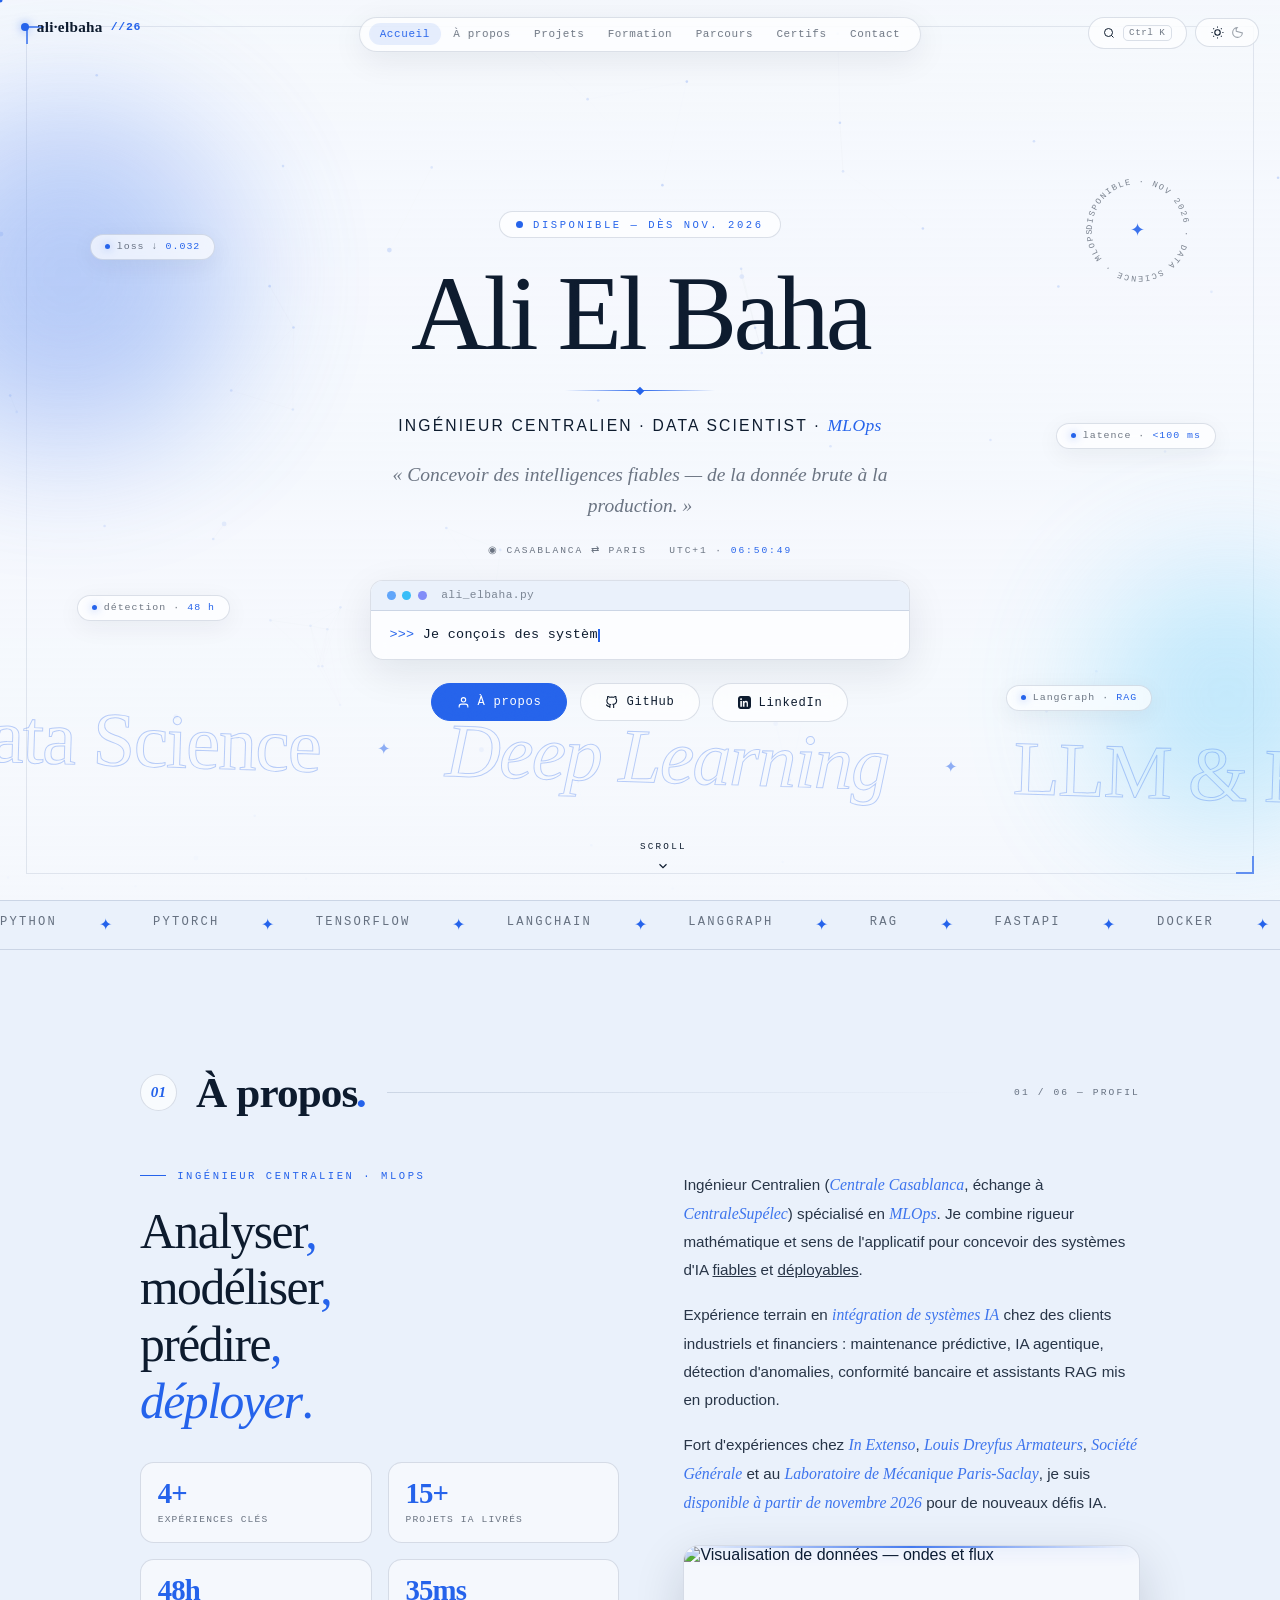
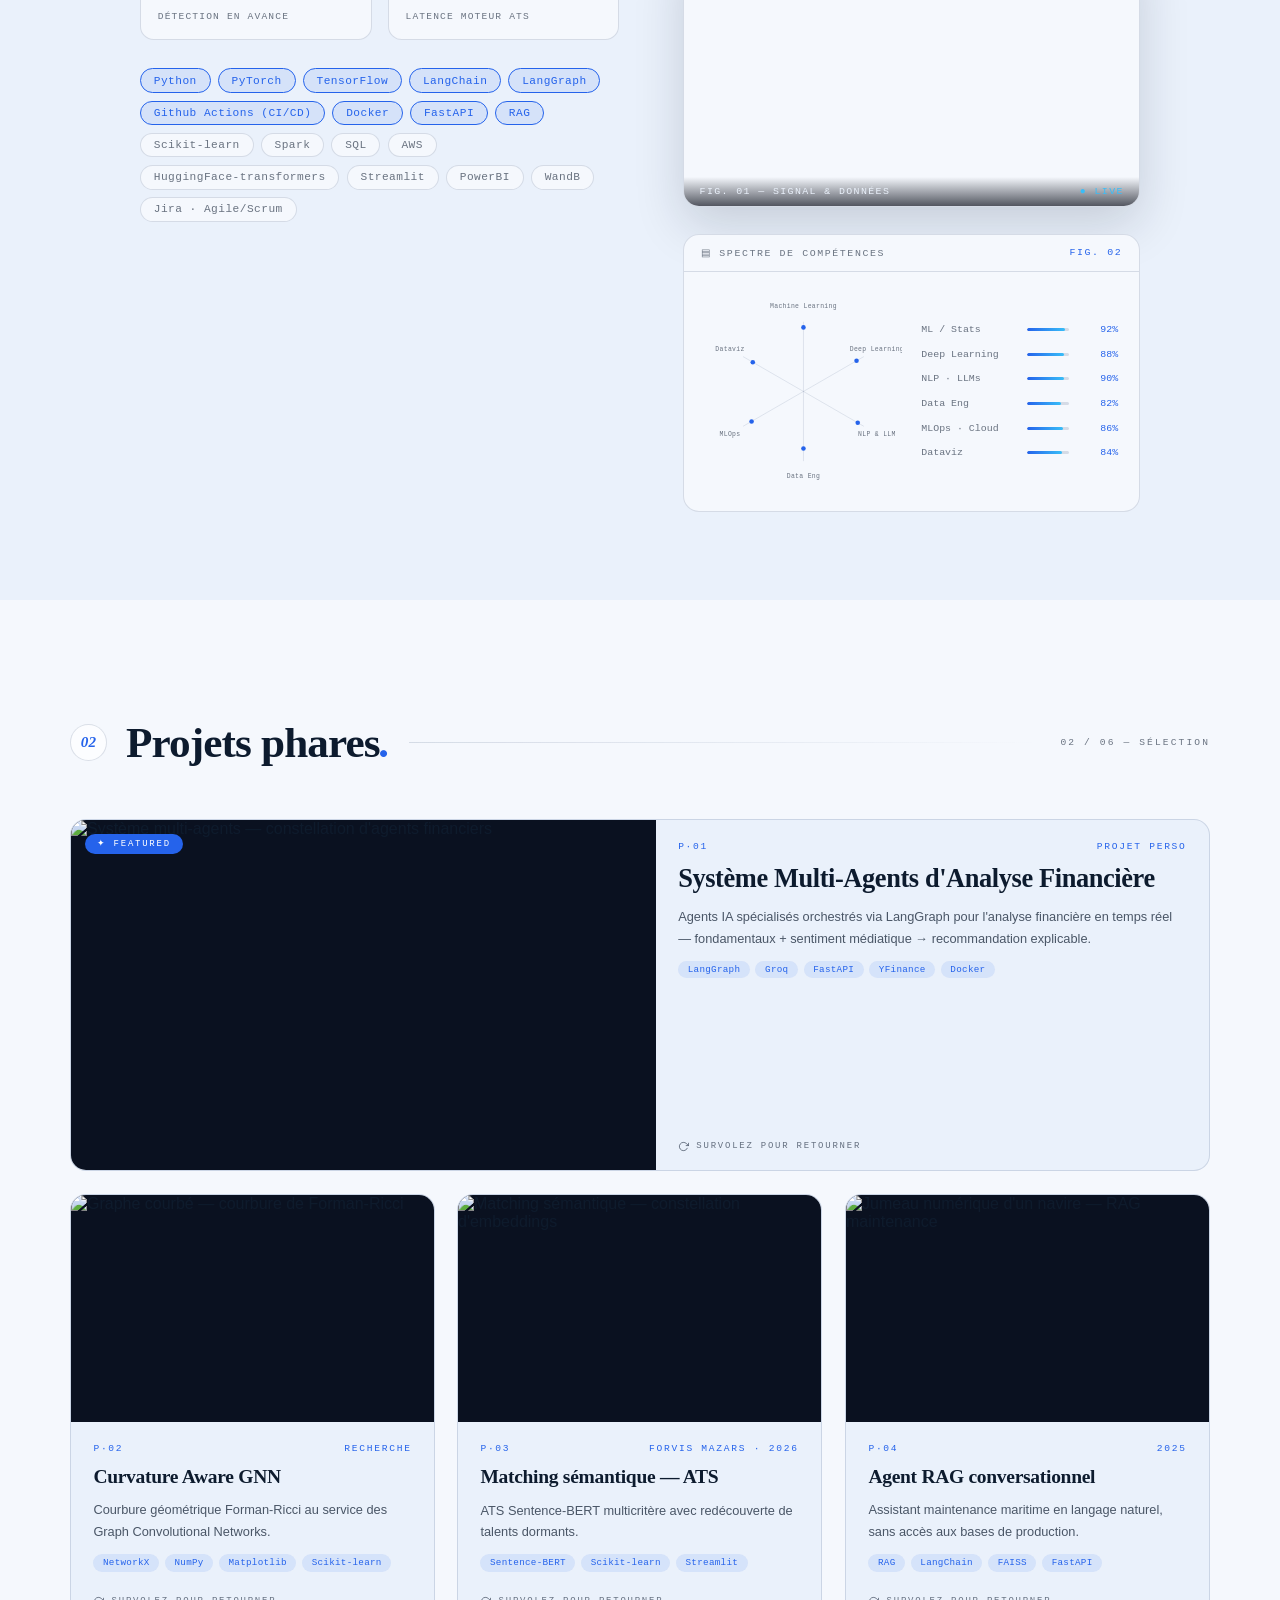
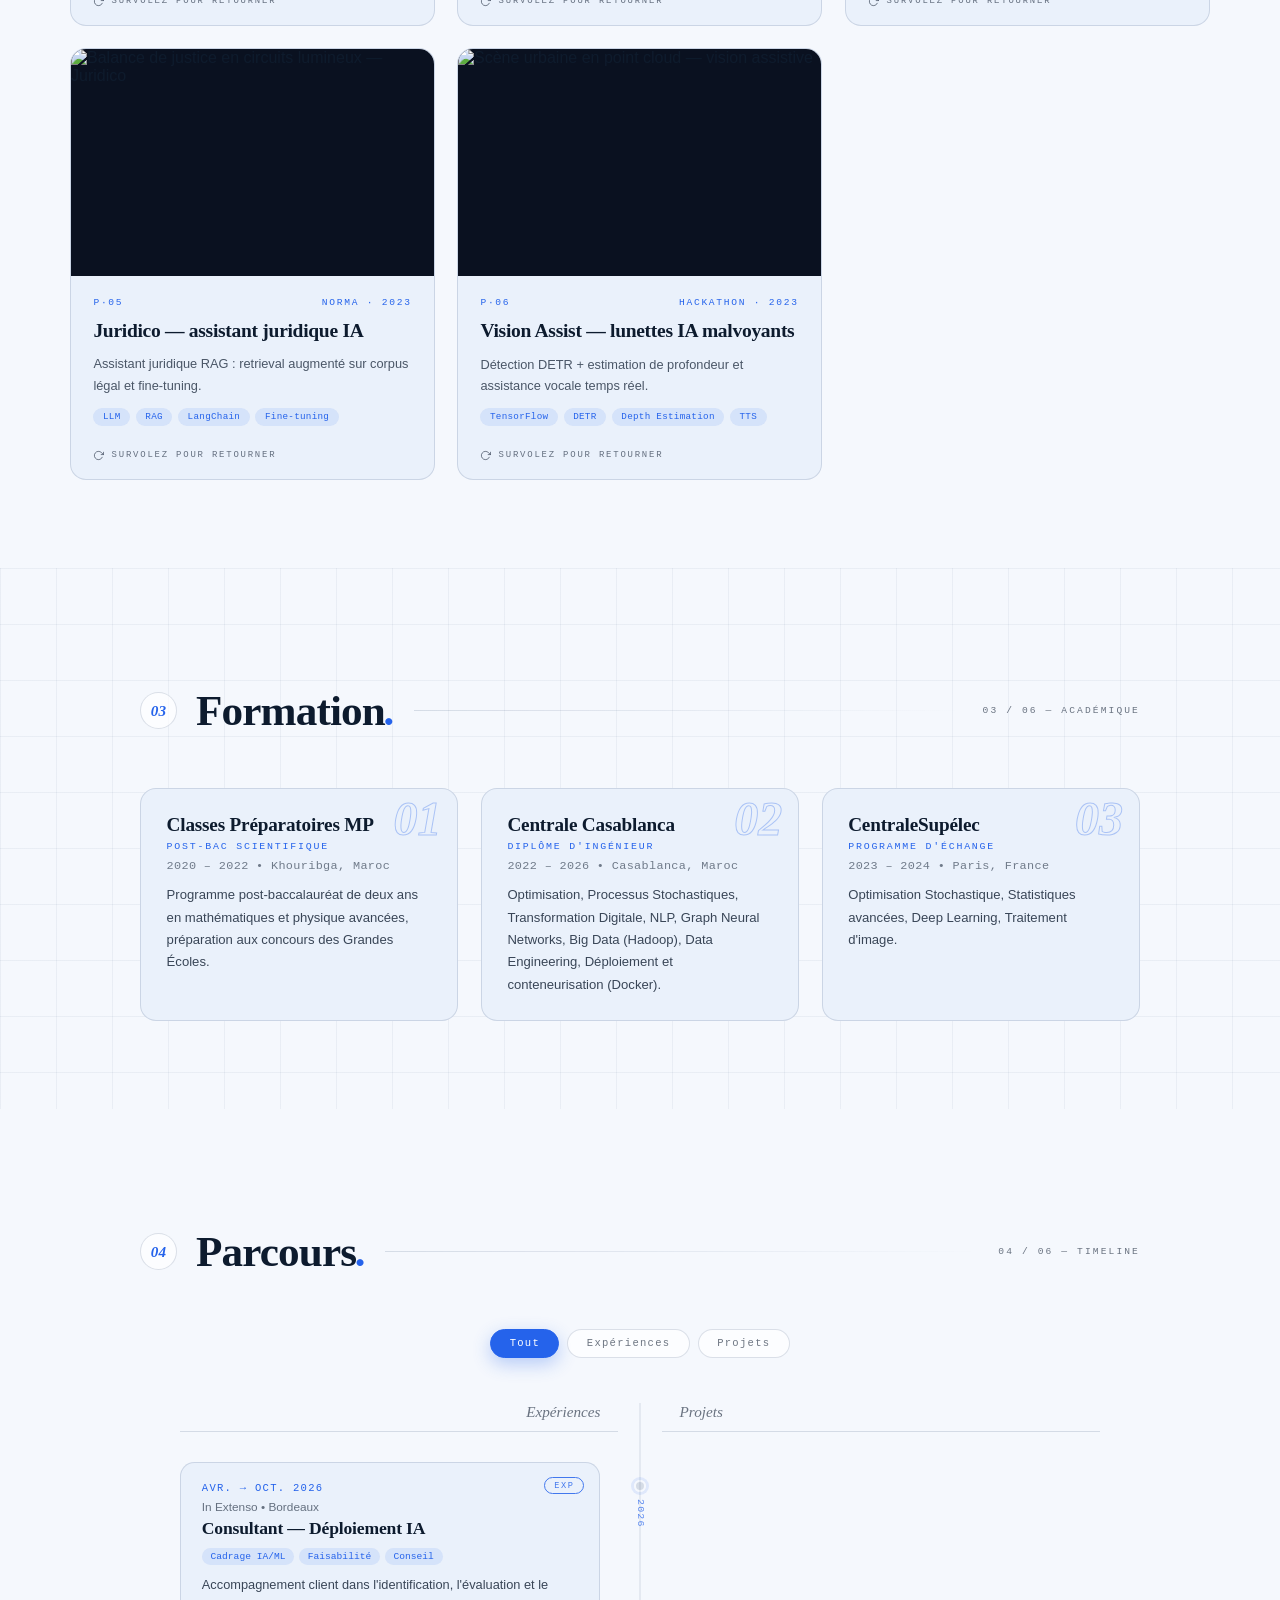
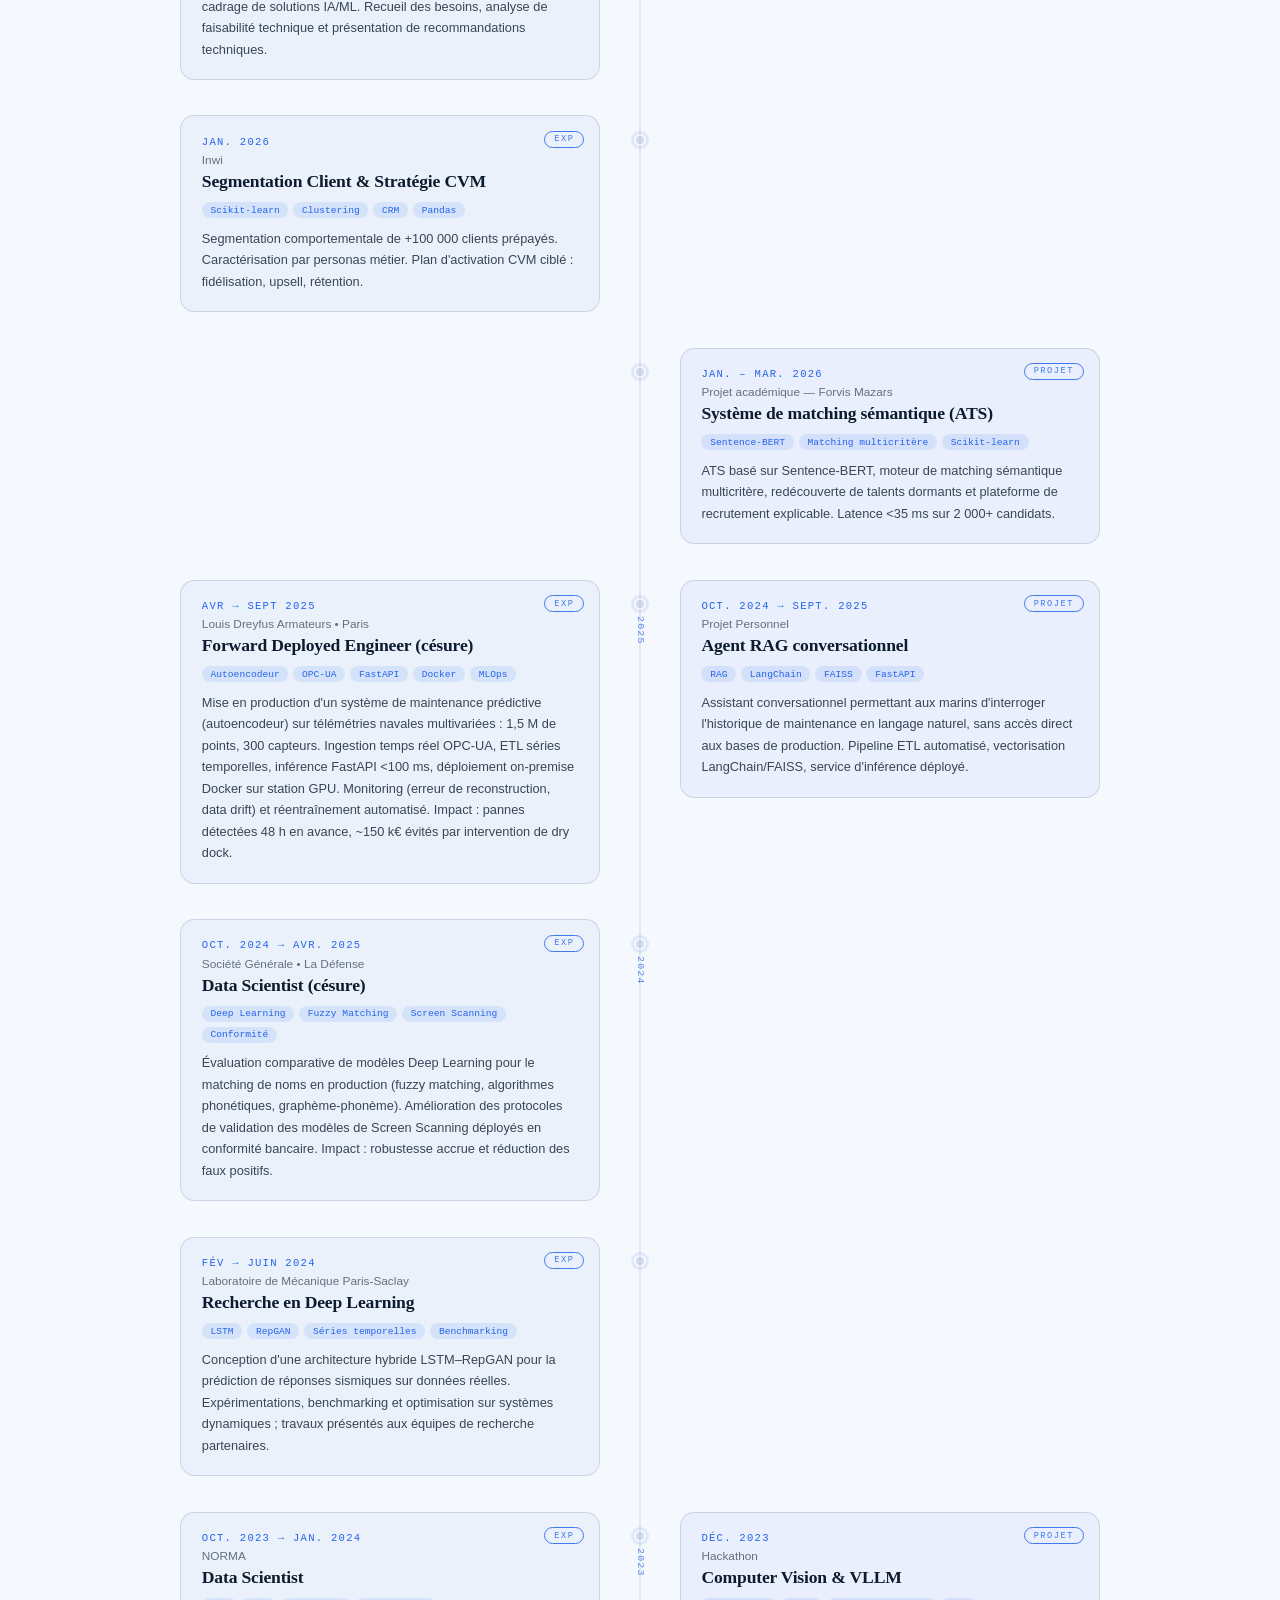
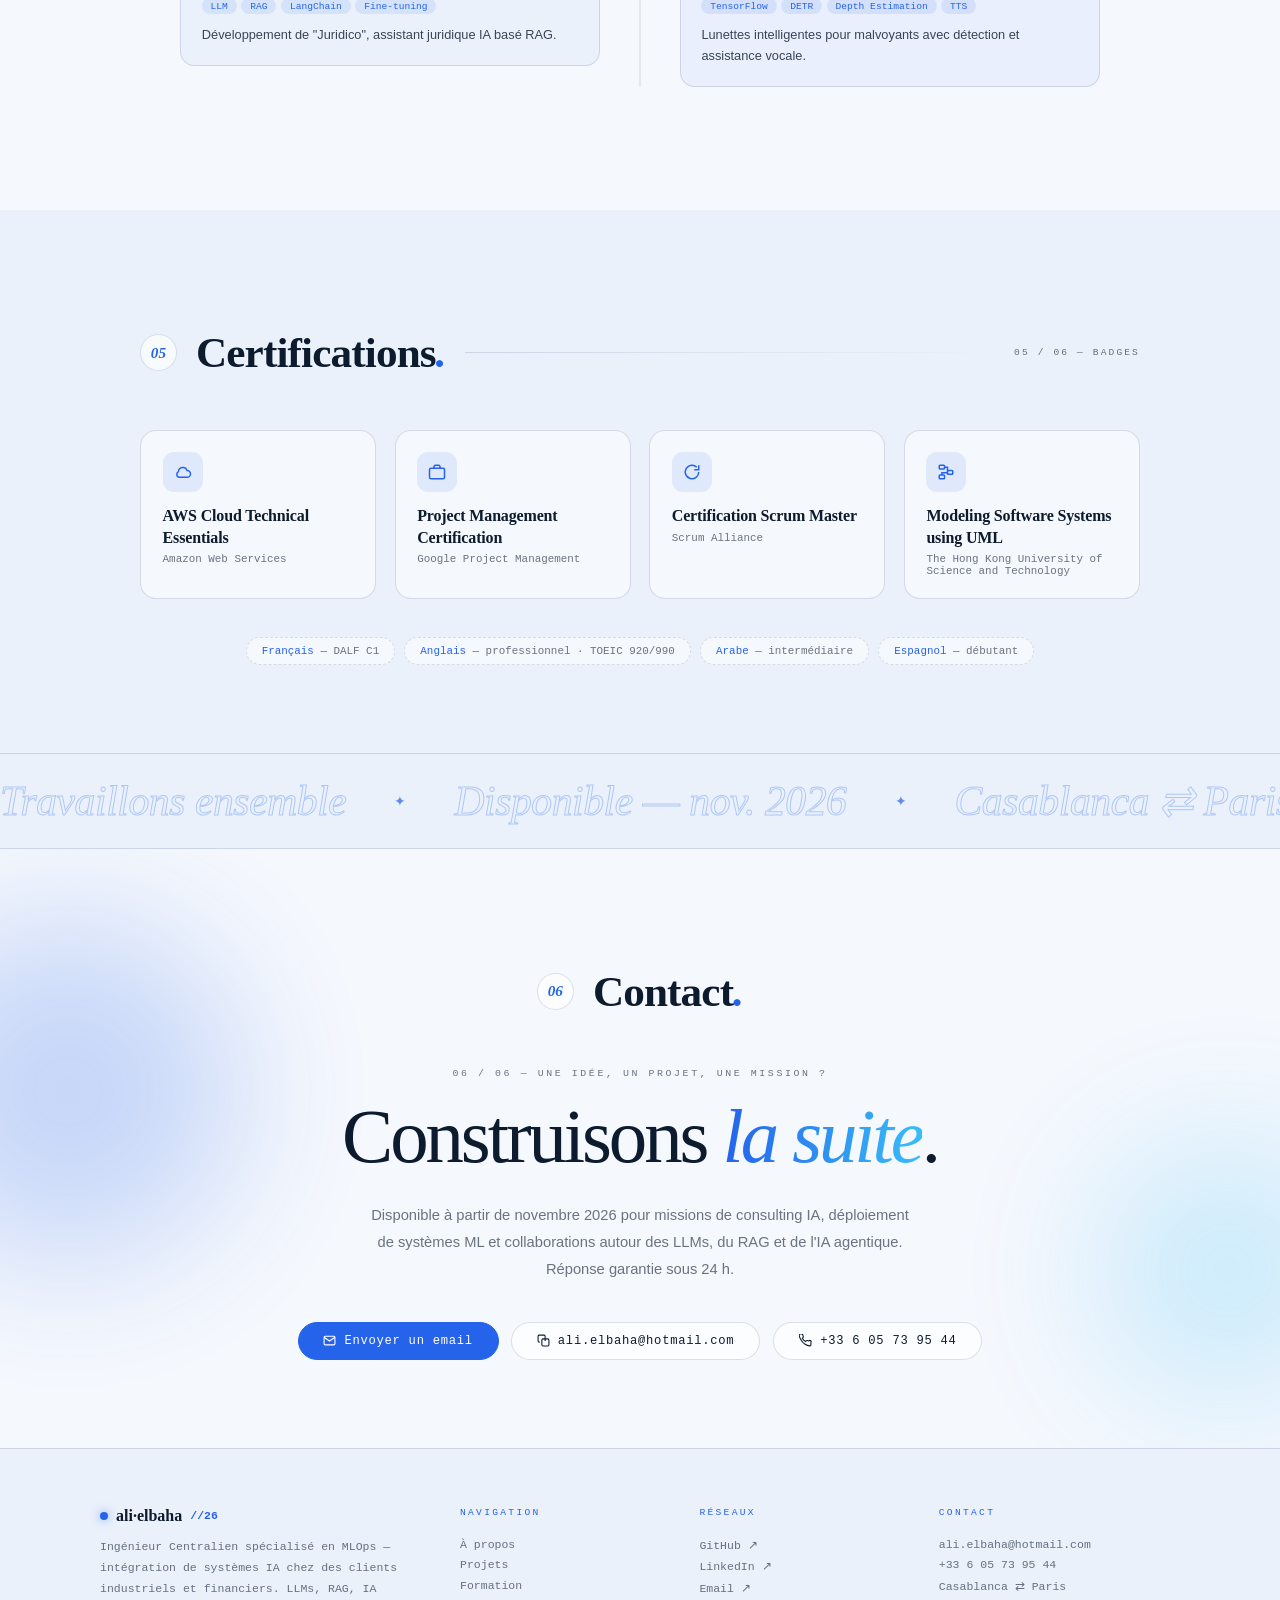
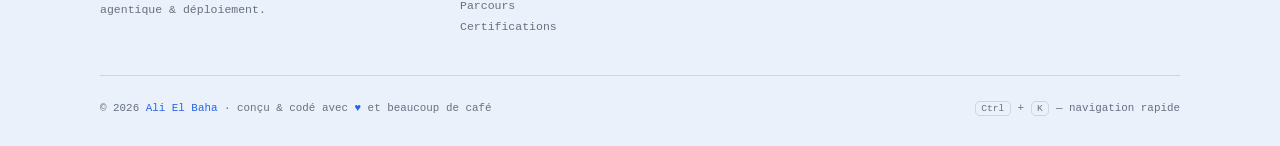
==== commit 83244b6c: "Update index.html" ====
--- a/index.html
+++ b/index.html
@@ -804,8 +804,8 @@
     <div class="hero-content" id="heroContent">
       <p class="hero-eyebrow h-anim" style="--hd:.05s"><span class="pulse"></span>Disponible — dès nov. 2026</p>
       <h1 class="hero-name h-anim" style="--hd:.15s">
-        <span class="hn-line"><span id="hnFirst">Ali</span></span>
-        <span class="hn-line"><em id="hnLast">El Baha</em><span class="hn-dot">.</span></span>
+        <span class="hn-line"><span id="hnFirst">Ali El baha</span></span>
+        
       </h1>
       <div class="hero-divider h-anim" style="--hd:.26s" aria-hidden="true"></div>
       <p class="hero-subtitle h-anim" style="--hd:.32s">Ingénieur Centralien · Data Scientist · <em>MLOps</em></p>
@@ -1504,8 +1504,7 @@
             setTimeout(function(){
               var fn = document.getElementById('hnFirst');
               var ln = document.getElementById('hnLast');
-              if (fn) scrambleText(fn, 'Ali', 650);
-              setTimeout(function(){ if (ln) scrambleText(ln, 'El Baha', 850); }, 220);
+              if (fn) scrambleText(fn, 'Ali El Baha', 650);
             }, 350);
           }
         }
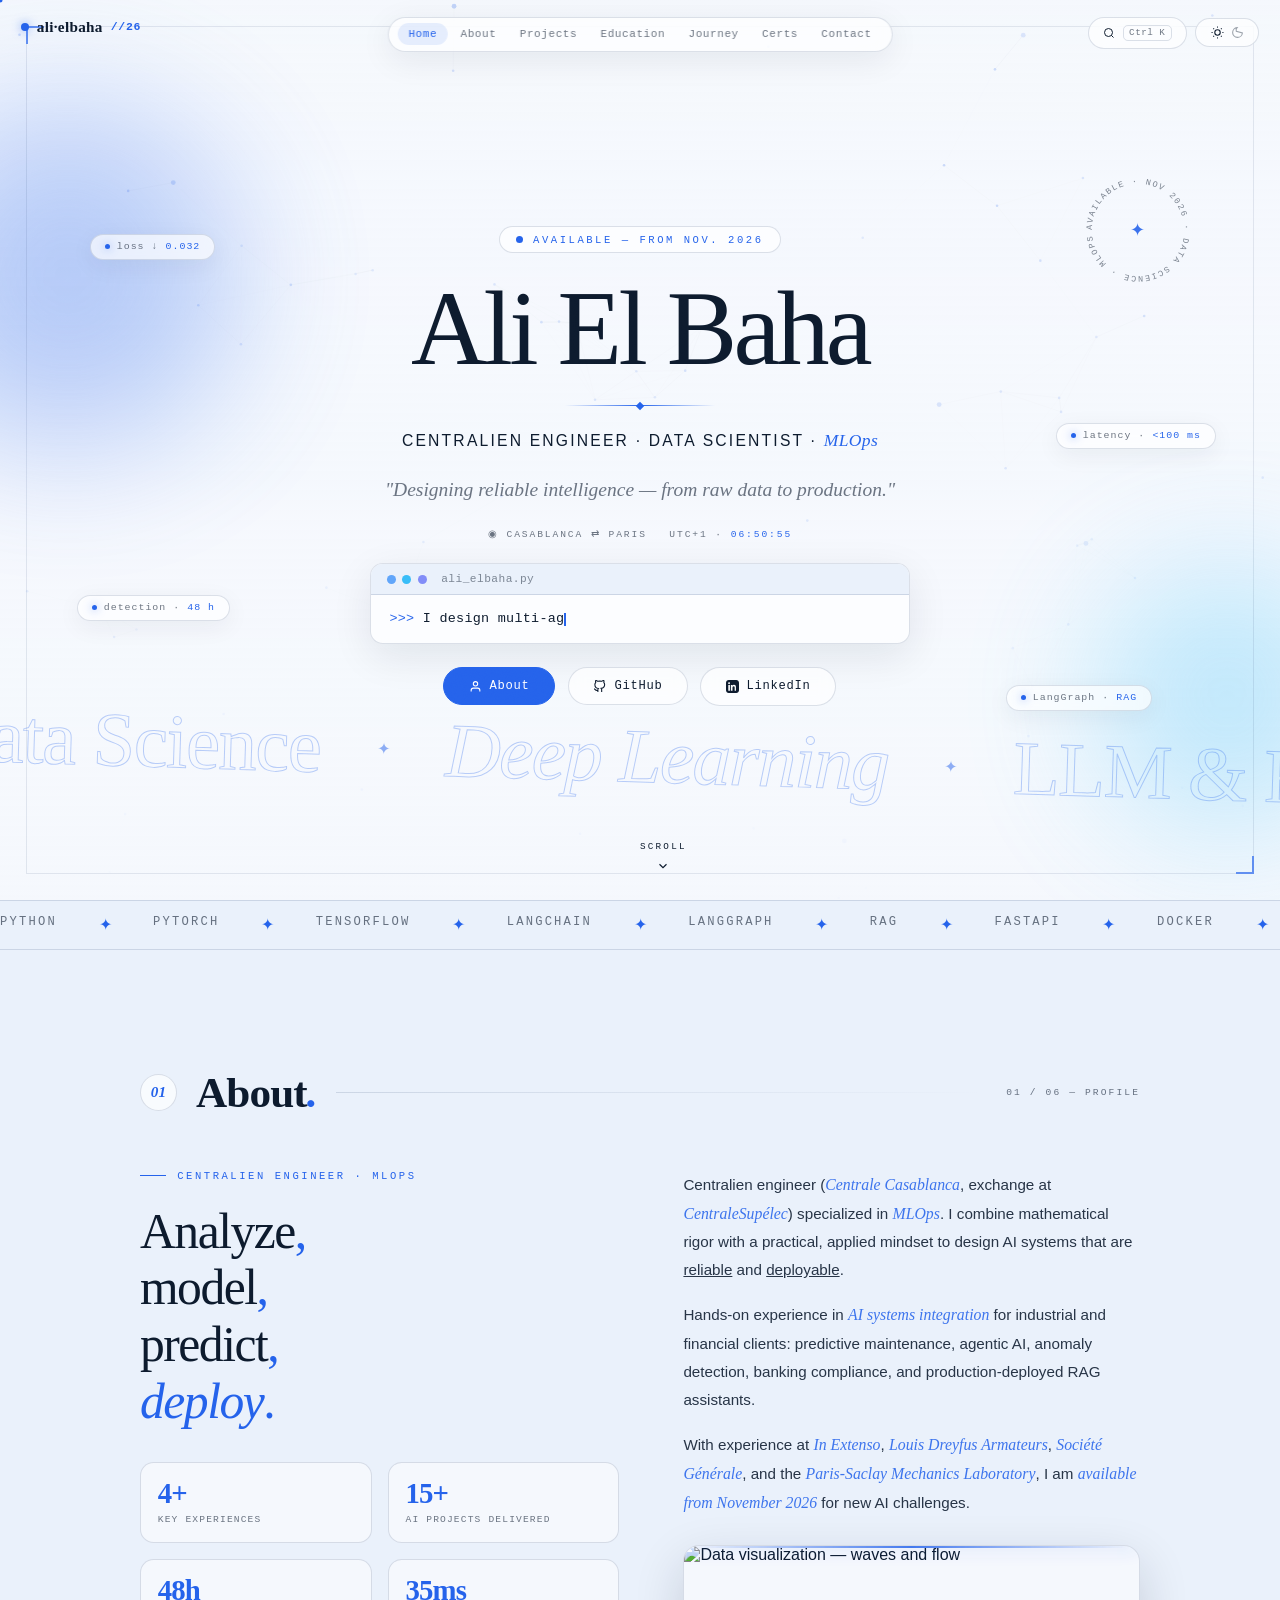
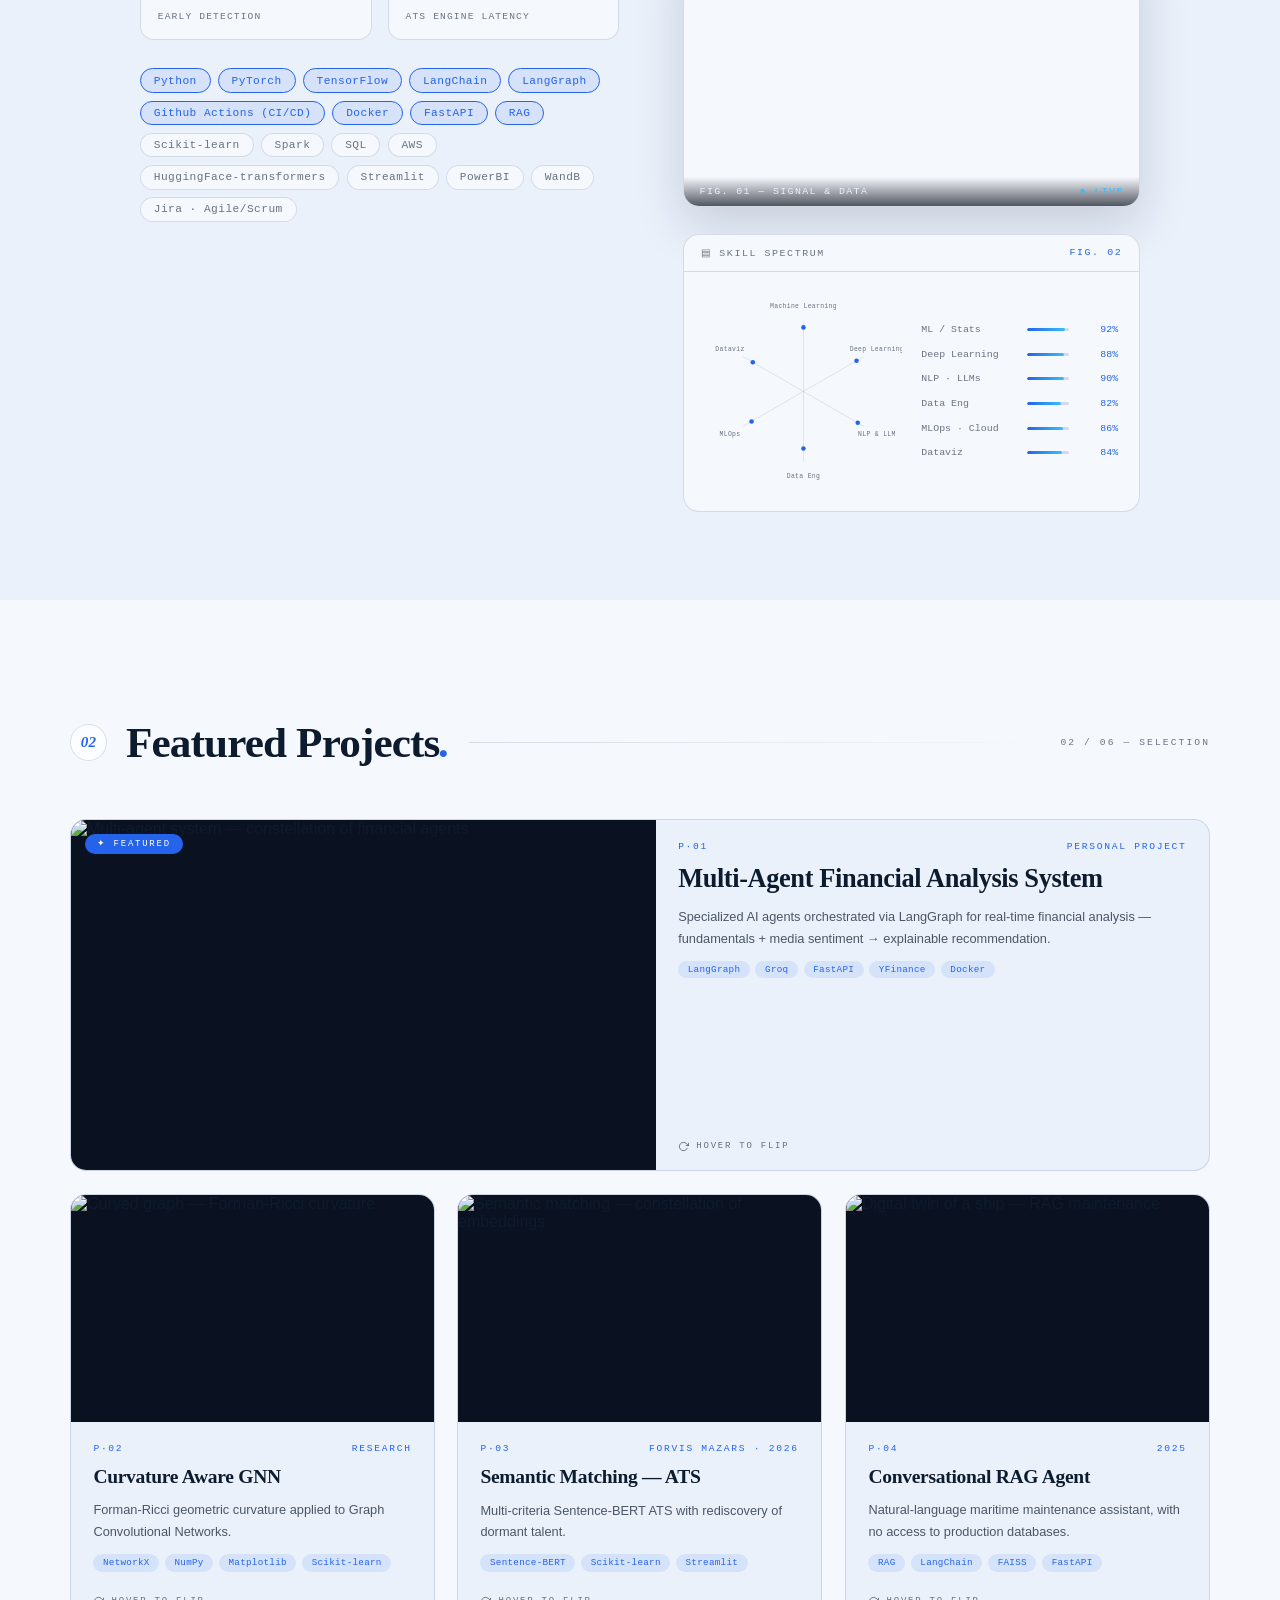
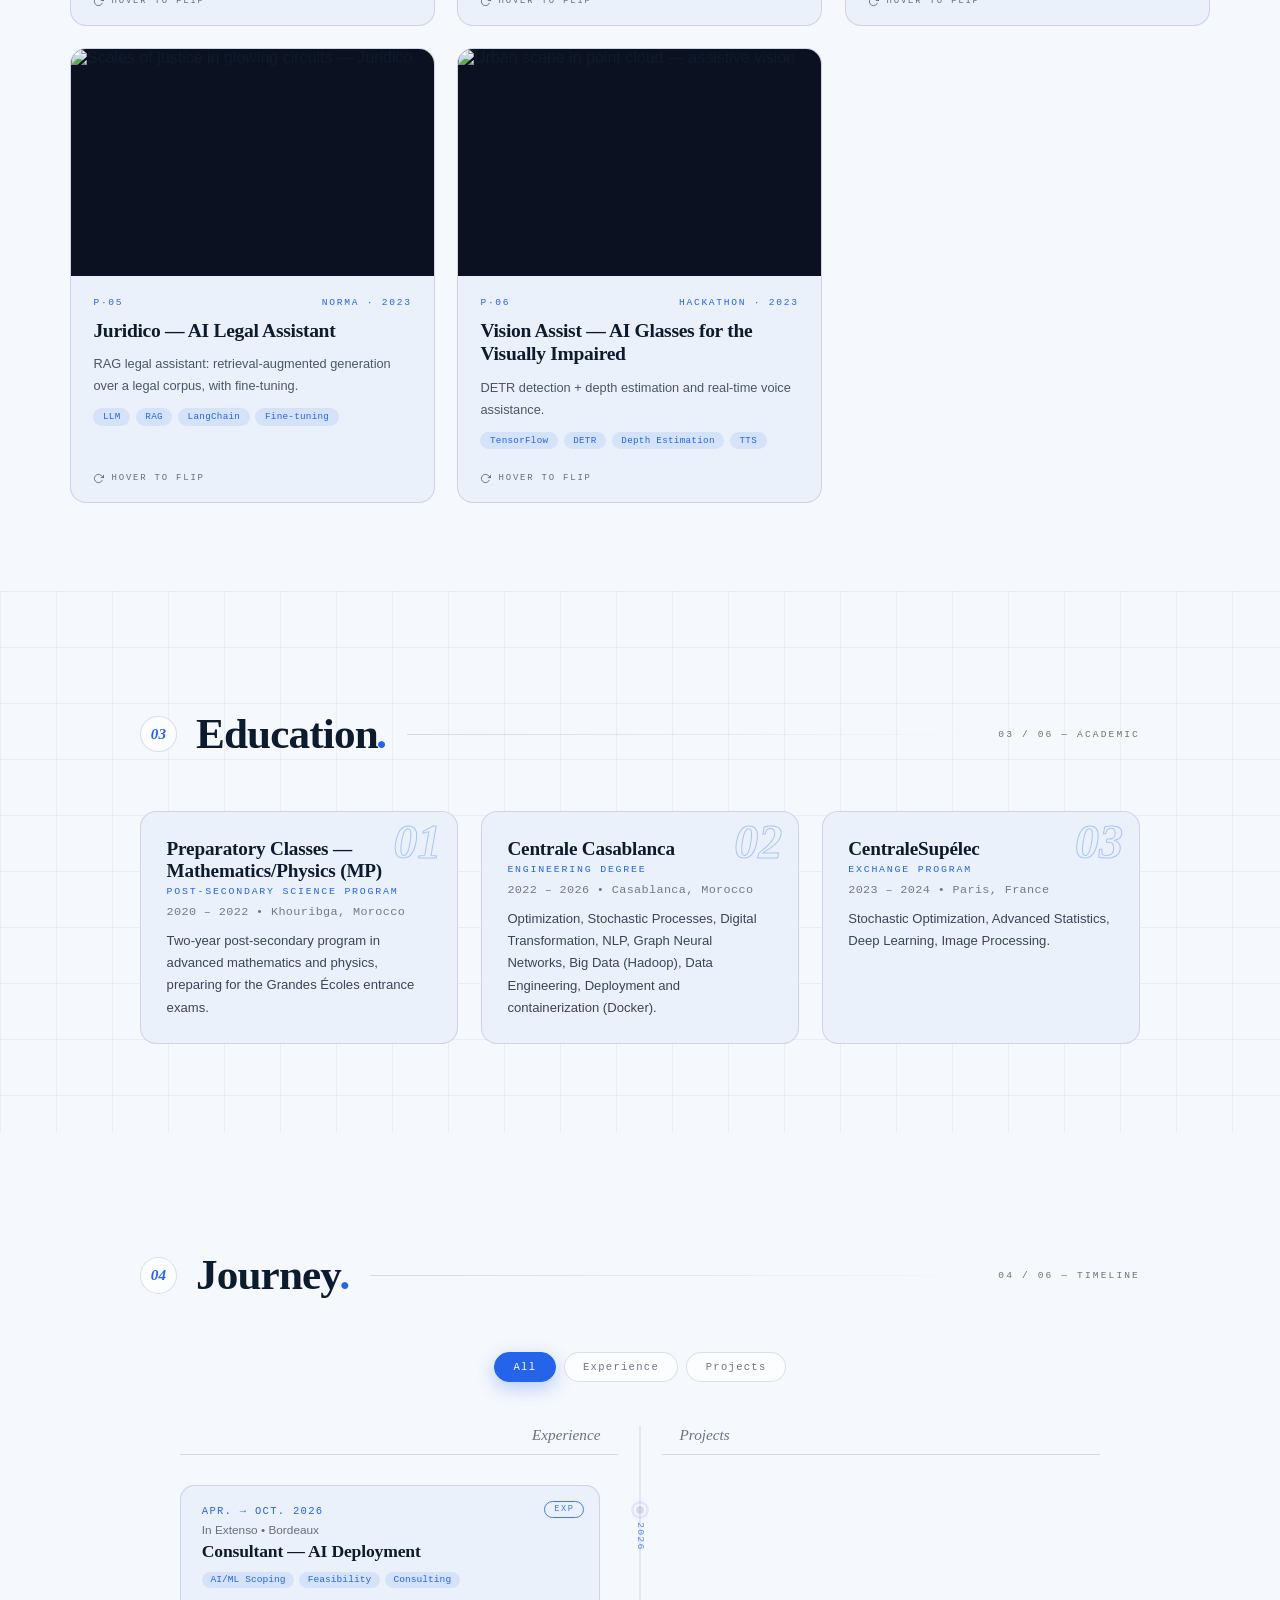
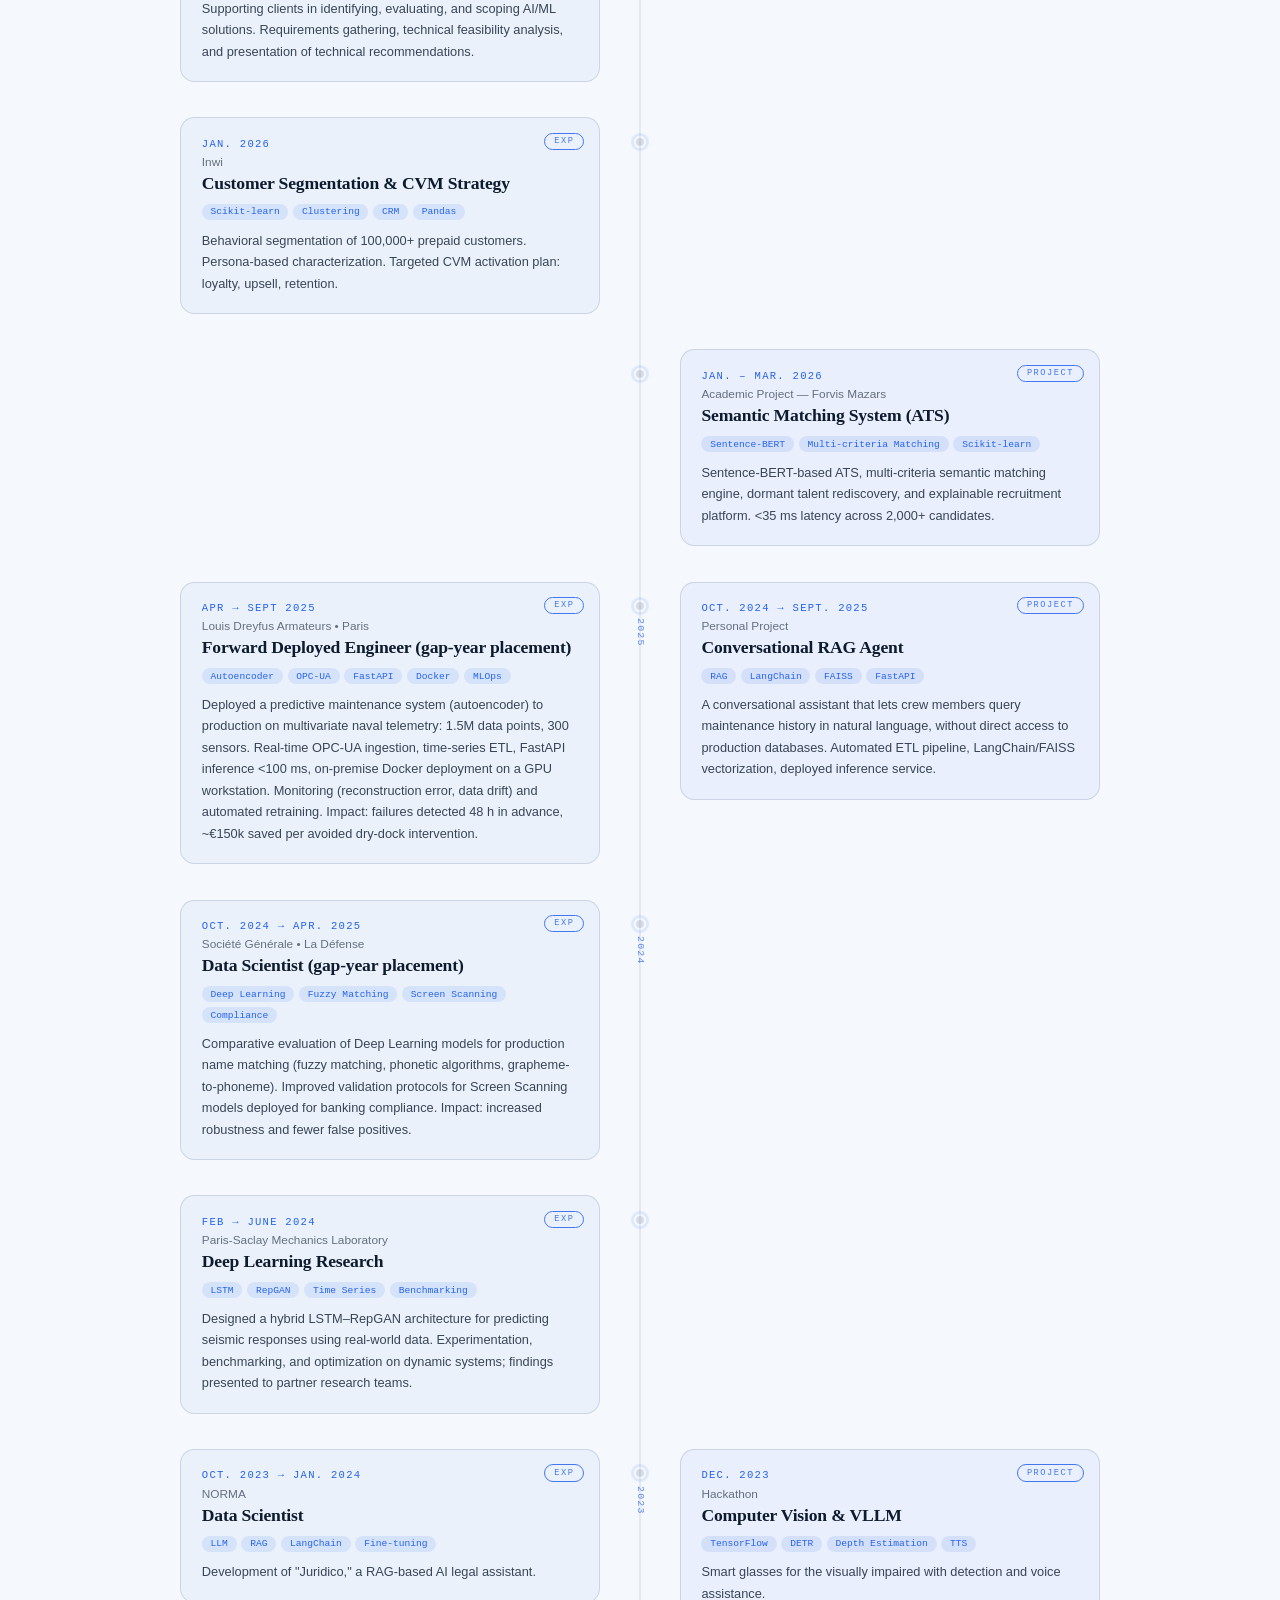
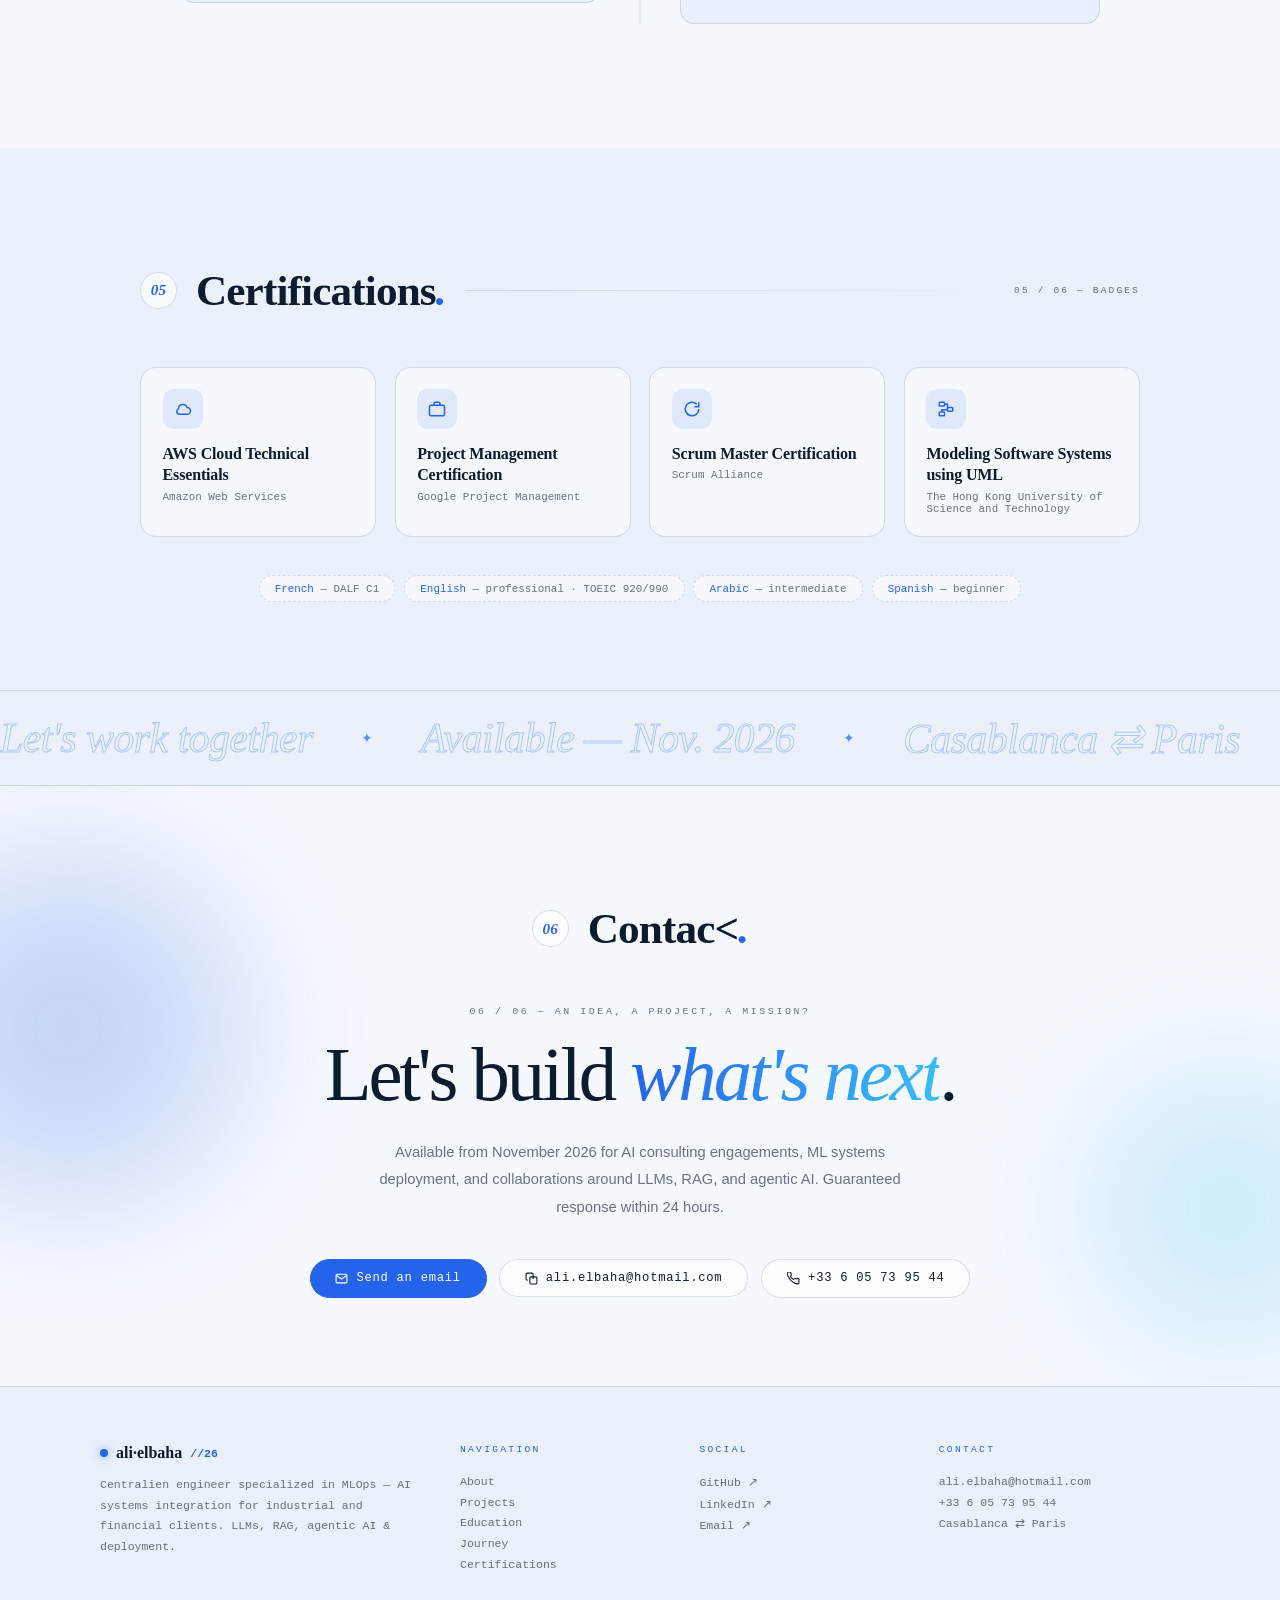
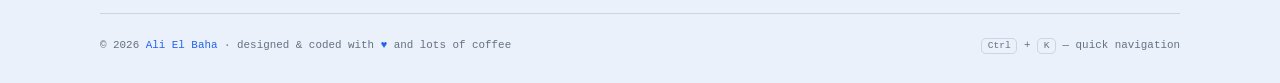
==== commit faafaa7f: "Update index.html" ====
--- a/index.html
+++ b/index.html
@@ -1,13 +1,13 @@
 <!DOCTYPE html>
-<html lang="fr" data-theme="light">
+<html lang="en" data-theme="light">
 <head>
   <meta charset="UTF-8">
   <title>Ali El Baha | Data Scientist & AI Engineer</title>
   <meta name="viewport" content="width=device-width, initial-scale=1.0">
-  <meta name="description" content="Ali El Baha — Ingénieur Centralien spécialisé en MLOps. Expertise en modélisation prédictive, Deep Learning, LLMs, IA agentique et déploiement de systèmes IA.">
+  <meta name="description" content="Ali El Baha — Centralien engineer specialized in MLOps. Expertise in predictive modeling, Deep Learning, LLMs, agentic AI, and AI systems deployment.">
   <meta name="keywords" content="data scientist, AI engineer, MLOps, deep learning, LLM, RAG, LangGraph, machine learning, Python, PyTorch, Ali El Baha">
   <meta property="og:title" content="Ali El Baha - Data Scientist & AI Engineer">
-  <meta property="og:description" content="Portfolio d'Ali El Baha, Ingénieur Centralien spécialisé en MLOps. Expert en modélisation prédictive, LLMs et IA agentique.">
+  <meta property="og:description" content="Portfolio of Ali El Baha, Centralien engineer specialized in MLOps. Expert in predictive modeling, LLMs, and agentic AI.">
   <meta property="og:type" content="website">
   <meta property="og:image" content="https://image.qwenlm.ai/public_source/0c454e68-2850-408e-b6c3-2e58fca8f92a/12b998fe2-5ee4-4304-a848-9d7c7b85cc73.png">
   <meta name="twitter:card" content="summary_large_image">
@@ -728,7 +728,7 @@
   <a class="logo" href="#hero"><span class="logo-dot"></span>ali·elbaha <em>//26</em></a>
 
   <div class="top-actions">
-    <button class="pill-btn cmd-btn" id="cmdBtn" aria-label="Navigation rapide">
+    <button class="pill-btn cmd-btn" id="cmdBtn" aria-label="Quick navigation">
       <svg width="12" height="12" viewBox="0 0 24 24" fill="none" stroke="currentColor" stroke-width="2"><circle cx="11" cy="11" r="8"/><line x1="21" y1="21" x2="16.65" y2="16.65"/></svg>
       <kbd>Ctrl K</kbd>
     </button>
@@ -750,23 +750,23 @@
   </div>
 
   <nav>
-    <a href="#hero" class="active">Accueil</a>
-    <a href="#about">À propos</a>
-    <a href="#projets">Projets</a>
-    <a href="#formation">Formation</a>
-    <a href="#parcours">Parcours</a>
-    <a href="#certifications">Certifs</a>
+    <a href="#hero" class="active">Home</a>
+    <a href="#about">About</a>
+    <a href="#projets">Projects</a>
+    <a href="#formation">Education</a>
+    <a href="#parcours">Journey</a>
+    <a href="#certifications">Certs</a>
     <a href="#contact">Contact</a>
   </nav>
 
-  <button class="menu-fab" id="menuFab" aria-label="Ouvrir le menu"><span></span><span></span></button>
+  <button class="menu-fab" id="menuFab" aria-label="Open menu"><span></span><span></span></button>
   <div class="mobile-menu" id="mobileMenu">
-    <a href="#hero" style="transition-delay:.08s"><i>01</i>Accueil</a>
-    <a href="#about" style="transition-delay:.14s"><i>02</i>À propos</a>
-    <a href="#projets" style="transition-delay:.2s"><i>03</i>Projets</a>
-    <a href="#formation" style="transition-delay:.26s"><i>04</i>Formation</a>
-    <a href="#parcours" style="transition-delay:.32s"><i>05</i>Parcours</a>
-    <a href="#certifications" style="transition-delay:.38s"><i>06</i>Certifs</a>
+    <a href="#hero" style="transition-delay:.08s"><i>01</i>Home</a>
+    <a href="#about" style="transition-delay:.14s"><i>02</i>About</a>
+    <a href="#projets" style="transition-delay:.2s"><i>03</i>Projects</a>
+    <a href="#formation" style="transition-delay:.26s"><i>04</i>Education</a>
+    <a href="#parcours" style="transition-delay:.32s"><i>05</i>Journey</a>
+    <a href="#certifications" style="transition-delay:.38s"><i>06</i>Certs</a>
     <a href="#contact" style="transition-delay:.44s"><i>07</i>Contact</a>
     <p class="mm-foot">ali.elbaha@hotmail.com · +33 6 05 73 95 44</p>
   </div>
@@ -781,14 +781,14 @@
 
     <div class="hero-marquee" aria-hidden="true">
       <div class="hm-track">
-        <span>Data Science</span><i>✦</i><span class="it">Deep Learning</span><i>✦</i><span>LLM &amp; RAG</span><i>✦</i><span class="it">IA Agentique</span><i>✦</i><span>MLOps</span><i>✦</i>
-        <span>Data Science</span><i>✦</i><span class="it">Deep Learning</span><i>✦</i><span>LLM &amp; RAG</span><i>✦</i><span class="it">IA Agentique</span><i>✦</i><span>MLOps</span><i>✦</i>
+        <span>Data Science</span><i>✦</i><span class="it">Deep Learning</span><i>✦</i><span>LLM &amp; RAG</span><i>✦</i><span class="it">Agentic AI</span><i>✦</i><span>MLOps</span><i>✦</i>
+        <span>Data Science</span><i>✦</i><span class="it">Deep Learning</span><i>✦</i><span>LLM &amp; RAG</span><i>✦</i><span class="it">Agentic AI</span><i>✦</i><span>MLOps</span><i>✦</i>
       </div>
     </div>
 
     <span class="chip c1" style="--hd:.9s" data-depth="14"><span class="cdot"></span>loss ↓ <b>0.032</b></span>
-    <span class="chip c2" style="--hd:1.05s" data-depth="10"><span class="cdot"></span>latence · <b>&lt;100 ms</b></span>
-    <span class="chip c3" style="--hd:1.2s" data-depth="12"><span class="cdot"></span>détection · <b>48 h</b></span>
+    <span class="chip c2" style="--hd:1.05s" data-depth="10"><span class="cdot"></span>latency · <b>&lt;100 ms</b></span>
+    <span class="chip c3" style="--hd:1.2s" data-depth="12"><span class="cdot"></span>detection · <b>48 h</b></span>
     <span class="chip c4" style="--hd:1.35s" data-depth="9"><span class="cdot"></span>LangGraph · <b>RAG</b></span>
 
     <div class="rot-badge" aria-hidden="true">
@@ -796,20 +796,20 @@
         <defs>
           <path id="rbCircle" d="M60,60 m-47,0 a47,47 0 1,1 94,0 a47,47 0 1,1 -94,0"/>
         </defs>
-        <text><textPath href="#rbCircle">disponible · nov 2026 · data science · mlops ·&#160;</textPath></text>
+        <text><textPath href="#rbCircle">available · nov 2026 · data science · mlops ·&#160;</textPath></text>
       </svg>
       <span class="rb-arrow">✦</span>
     </div>
 
     <div class="hero-content" id="heroContent">
-      <p class="hero-eyebrow h-anim" style="--hd:.05s"><span class="pulse"></span>Disponible — dès nov. 2026</p>
+      <p class="hero-eyebrow h-anim" style="--hd:.05s"><span class="pulse"></span>Available — from Nov. 2026</p>
       <h1 class="hero-name h-anim" style="--hd:.15s">
         <span class="hn-line"><span id="hnFirst">Ali El baha</span></span>
-        
+
       </h1>
       <div class="hero-divider h-anim" style="--hd:.26s" aria-hidden="true"></div>
-      <p class="hero-subtitle h-anim" style="--hd:.32s">Ingénieur Centralien · Data Scientist · <em>MLOps</em></p>
-      <p class="hero-tagline h-anim" style="--hd:.4s">« Concevoir des intelligences fiables — de la donnée brute à la production. »</p>
+      <p class="hero-subtitle h-anim" style="--hd:.32s">Centralien Engineer · Data Scientist · <em>MLOps</em></p>
+      <p class="hero-tagline h-anim" style="--hd:.4s">"Designing reliable intelligence — from raw data to production."</p>
       <p class="hero-status h-anim" style="--hd:.46s"><span>◉ Casablanca ⇄ Paris</span><span>UTC+1 · <b id="clock">--:--:--</b></span></p>
       <div class="code-window h-anim" style="--hd:.54s">
         <div class="code-header">
@@ -818,13 +818,13 @@
         </div>
         <div class="code-body">
           <span id="skill-prompt">&gt;&gt;&gt; </span>
-          <span id="skill-prefix">Je </span><span id="skill-dyn"></span><span id="skill-cursor"></span>
+          <span id="skill-prefix">I </span><span id="skill-dyn"></span><span id="skill-cursor"></span>
         </div>
       </div>
       <div class="hero-links h-anim" style="--hd:.64s">
         <a href="#about" class="hero-link primary magnetic">
           <svg width="13" height="13" viewBox="0 0 24 24" fill="none" stroke="currentColor" stroke-width="2"><path d="M20 21v-2a4 4 0 00-4-4H8a4 4 0 00-4 4v2"/><circle cx="12" cy="7" r="4"/></svg>
-          À propos
+          About
         </a>
         <a href="https://github.com/alielbaha" class="hero-link magnetic" target="_blank" rel="noopener">
           <svg width="13" height="13" viewBox="0 0 24 24" fill="none" stroke="currentColor" stroke-width="2"><path d="M9 19c-5 1.5-5-2.5-7-3m14 6v-3.87a3.37 3.37 0 00-.94-2.61c3.14-.35 6.44-1.54 6.44-7A5.44 5.44 0 0020 4.77 5.07 5.07 0 0019.91 1S18.73.65 16 2.48a13.38 13.38 0 00-7 0C6.27.65 5.09 1 5.09 1A5.07 5.07 0 005 4.77a5.44 5.44 0 00-1.5 3.78c0 5.42 3.3 6.61 6.44 7A3.37 3.37 0 009 18.13V22"/></svg>
@@ -856,24 +856,24 @@
     <div class="section-inner">
       <div class="sec-head reveal">
         <span class="sec-num">01</span>
-        <h2 class="section-title"><span class="scr" data-text="À propos">À propos</span><span class="accent">.</span></h2>
+        <h2 class="section-title"><span class="scr" data-text="About">About</span><span class="accent">.</span></h2>
         <span class="sec-line"></span>
-        <span class="sec-meta">01 / 06 — profil</span>
+        <span class="sec-meta">01 / 06 — profile</span>
       </div>
       <div class="about-grid">
         <div class="about-left reveal">
-          <span class="about-role">Ingénieur Centralien · MLOps</span>
+          <span class="about-role">Centralien Engineer · MLOps</span>
           <h2 class="about-h">
-            <span class="lm" style="--lmd:.05s"><span>Analyser<span class="ac">,</span></span></span>
-            <span class="lm" style="--lmd:.16s"><span>modéliser<span class="ac">,</span></span></span>
-            <span class="lm" style="--lmd:.27s"><span>prédire<span class="ac">,</span></span></span>
-            <span class="lm" style="--lmd:.38s"><span><em>déployer</em><span class="ac">.</span></span></span>
+            <span class="lm" style="--lmd:.05s"><span>Analyze<span class="ac">,</span></span></span>
+            <span class="lm" style="--lmd:.16s"><span>model<span class="ac">,</span></span></span>
+            <span class="lm" style="--lmd:.27s"><span>predict<span class="ac">,</span></span></span>
+            <span class="lm" style="--lmd:.38s"><span><em>deploy</em><span class="ac">.</span></span></span>
           </h2>
           <div class="about-stat-row" data-stagger>
-            <div class="about-stat reveal"><strong class="counter" data-count="4" data-suffix="+">0+</strong><span>Expériences clés</span></div>
-            <div class="about-stat reveal"><strong class="counter" data-count="15" data-suffix="+">0+</strong><span>Projets IA livrés</span></div>
-            <div class="about-stat reveal"><strong class="counter" data-count="48" data-suffix="h">0h</strong><span>Détection en avance</span></div>
-            <div class="about-stat reveal"><strong class="counter" data-count="35" data-suffix="ms">0ms</strong><span>Latence moteur ATS</span></div>
+            <div class="about-stat reveal"><strong class="counter" data-count="4" data-suffix="+">0+</strong><span>Key experiences</span></div>
+            <div class="about-stat reveal"><strong class="counter" data-count="15" data-suffix="+">0+</strong><span>AI projects delivered</span></div>
+            <div class="about-stat reveal"><strong class="counter" data-count="48" data-suffix="h">0h</strong><span>Early detection</span></div>
+            <div class="about-stat reveal"><strong class="counter" data-count="35" data-suffix="ms">0ms</strong><span>ATS engine latency</span></div>
           </div>
           <div class="skills-grid">
             <span class="skill-tag featured">Python</span>
@@ -898,17 +898,17 @@
         </div>
         <div class="about-right reveal">
           <div class="about-text">
-            <p>Ingénieur Centralien (<span class="about-highlight">Centrale Casablanca</span>, échange à <span class="about-highlight">CentraleSupélec</span>) spécialisé en <span class="about-highlight">MLOps</span>. Je combine rigueur mathématique et sens de l'applicatif pour concevoir des systèmes d'IA <u>fiables</u> et <u>déployables</u>.</p>
-            <p>Expérience terrain en <span class="about-highlight">intégration de systèmes IA</span> chez des clients industriels et financiers : maintenance prédictive, IA agentique, détection d'anomalies, conformité bancaire et assistants RAG mis en production.</p>
-            <p>Fort d'expériences chez <span class="about-highlight">In Extenso</span>, <span class="about-highlight">Louis Dreyfus Armateurs</span>, <span class="about-highlight">Société Générale</span> et au <span class="about-highlight">Laboratoire de Mécanique Paris-Saclay</span>, je suis <span class="about-highlight">disponible à partir de novembre 2026</span> pour de nouveaux défis IA.</p>
+            <p>Centralien engineer (<span class="about-highlight">Centrale Casablanca</span>, exchange at <span class="about-highlight">CentraleSupélec</span>) specialized in <span class="about-highlight">MLOps</span>. I combine mathematical rigor with a practical, applied mindset to design AI systems that are <u>reliable</u> and <u>deployable</u>.</p>
+            <p>Hands-on experience in <span class="about-highlight">AI systems integration</span> for industrial and financial clients: predictive maintenance, agentic AI, anomaly detection, banking compliance, and production-deployed RAG assistants.</p>
+            <p>With experience at <span class="about-highlight">In Extenso</span>, <span class="about-highlight">Louis Dreyfus Armateurs</span>, <span class="about-highlight">Société Générale</span>, and the <span class="about-highlight">Paris-Saclay Mechanics Laboratory</span>, I am <span class="about-highlight">available from November 2026</span> for new AI challenges.</p>
           </div>
           <figure class="about-visual" data-tilt>
-            <img src="https://image.qwenlm.ai/public_source/0c454e68-2850-408e-b6c3-2e58fca8f92a/15efe2855-fd60-4671-b66d-27b0e824aa7d.png" alt="Visualisation de données — ondes et flux">
+            <img src="https://image.qwenlm.ai/public_source/0c454e68-2850-408e-b6c3-2e58fca8f92a/15efe2855-fd60-4671-b66d-27b0e824aa7d.png" alt="Data visualization — waves and flow">
             <div class="scanline" aria-hidden="true"></div>
-            <figcaption><span>fig. 01 — signal &amp; données</span><b>● live</b></figcaption>
+            <figcaption><span>fig. 01 — signal &amp; data</span><b>● live</b></figcaption>
           </figure>
           <div class="cap-card spot reveal">
-            <div class="cap-head"><span>▤ Spectre de compétences</span><b>fig. 02</b></div>
+            <div class="cap-head"><span>▤ Skill spectrum</span><b>fig. 02</b></div>
             <div class="cap-body">
               <svg id="radar" viewBox="0 0 260 260" aria-hidden="true"></svg>
               <div class="cap-bars">
@@ -931,9 +931,9 @@
     <div class="section-inner wide">
       <div class="sec-head reveal">
         <span class="sec-num">02</span>
-        <h2 class="section-title"><span class="scr" data-text="Projets phares">Projets phares</span><span class="accent">.</span></h2>
+        <h2 class="section-title"><span class="scr" data-text="Featured Projects">Featured Projects</span><span class="accent">.</span></h2>
         <span class="sec-line"></span>
-        <span class="sec-meta">02 / 06 — sélection</span>
+        <span class="sec-meta">02 / 06 — selection</span>
       </div>
       <div class="proj-grid" data-stagger>
 
@@ -942,27 +942,27 @@
           <div class="proj-flip">
             <div class="proj-face proj-front spot">
               <div class="proj-media">
-                <img src="https://image.qwenlm.ai/public_source/0c454e68-2850-408e-b6c3-2e58fca8f92a/13d4f3f41-7eb3-4383-a2ac-b910b937420d.png" alt="Système multi-agents — constellation d'agents financiers" loading="lazy">
+                <img src="https://image.qwenlm.ai/public_source/0c454e68-2850-408e-b6c3-2e58fca8f92a/13d4f3f41-7eb3-4383-a2ac-b910b937420d.png" alt="Multi-agent system — constellation of financial agents" loading="lazy">
                 <span class="proj-badge">✦ featured</span>
                 <div class="proj-scan" aria-hidden="true"></div>
               </div>
               <div class="proj-body">
-                <div class="proj-top"><span>P·01</span><span>Projet perso</span></div>
-                <h3 class="proj-title">Système Multi-Agents d'Analyse Financière</h3>
-                <p class="proj-teaser">Agents IA spécialisés orchestrés via LangGraph pour l'analyse financière en temps réel — fondamentaux + sentiment médiatique → recommandation explicable.</p>
+                <div class="proj-top"><span>P·01</span><span>Personal project</span></div>
+                <h3 class="proj-title">Multi-Agent Financial Analysis System</h3>
+                <p class="proj-teaser">Specialized AI agents orchestrated via LangGraph for real-time financial analysis — fundamentals + media sentiment → explainable recommendation.</p>
                 <div class="proj-tags"><span>LangGraph</span><span>Groq</span><span>FastAPI</span><span>YFinance</span><span>Docker</span></div>
-                <span class="flip-hint"><svg width="11" height="11" viewBox="0 0 24 24" fill="none" stroke="currentColor" stroke-width="2"><polyline points="23 4 23 10 17 10"/><path d="M20.49 15a9 9 0 1 1-2.12-9.36L23 10"/></svg><span class="fh-txt">Survolez pour retourner</span></span>
+                <span class="flip-hint"><svg width="11" height="11" viewBox="0 0 24 24" fill="none" stroke="currentColor" stroke-width="2"><polyline points="23 4 23 10 17 10"/><path d="M20.49 15a9 9 0 1 1-2.12-9.36L23 10"/></svg><span class="fh-txt">Hover to flip</span></span>
               </div>
             </div>
             <div class="proj-face proj-back spot">
               <div class="proj-back-inner">
-                <div class="proj-top"><span>P·01</span><span>Détails ↻</span></div>
-                <h3 class="proj-title">Système Multi-Agents d'Analyse Financière</h3>
-                <p class="proj-desc">Conception et implémentation d'un système d'IA multi-agents pour l'analyse financière en temps réel, orchestrant des agents spécialisés via LangGraph afin d'évaluer simultanément les indicateurs fondamentaux d'une entreprise et le sentiment des actualités. Architecture parallèle transformant les analyses financières et médiatiques en une recommandation d'investissement explicable. API prête pour la production, données boursières temps réel via yFinance, conteneurisation Docker et pipeline CI/CD.</p>
+                <div class="proj-top"><span>P·01</span><span>Details ↻</span></div>
+                <h3 class="proj-title">Multi-Agent Financial Analysis System</h3>
+                <p class="proj-desc">Design and implementation of a multi-agent AI system for real-time financial analysis, orchestrating specialized agents via LangGraph to simultaneously evaluate a company's fundamental indicators and news sentiment. A parallel architecture that turns financial and media analysis into an explainable investment recommendation. Production-ready API, real-time market data via yFinance, Docker containerization, and CI/CD pipeline.</p>
                 <div class="proj-tags"><span>LangGraph</span><span>Groq</span><span>FastAPI</span><span>YFinance</span><span>Docker</span><span>CI/CD</span></div>
                 <div class="proj-foot">
-                  <span class="proj-metric">⚡ Orchestration multi-agents · temps réel</span>
-                  <a class="proj-link" href="https://github.com/alielbaha" target="_blank" rel="noopener">Code source <span>→</span></a>
+                  <span class="proj-metric">⚡ Multi-agent orchestration · real-time</span>
+                  <a class="proj-link" href="https://github.com/alielbaha" target="_blank" rel="noopener">Source code <span>→</span></a>
                 </div>
               </div>
             </div>
@@ -974,26 +974,26 @@
           <div class="proj-flip">
             <div class="proj-face proj-front spot">
               <div class="proj-media">
-                <img src="https://image.qwenlm.ai/public_source/0c454e68-2850-408e-b6c3-2e58fca8f92a/14654bcc2-a40a-4660-844c-b4c2ad9d86c6.png" alt="Graphe courbé — courbure de Forman-Ricci" loading="lazy">
+                <img src="https://image.qwenlm.ai/public_source/0c454e68-2850-408e-b6c3-2e58fca8f92a/14654bcc2-a40a-4660-844c-b4c2ad9d86c6.png" alt="Curved graph — Forman-Ricci curvature" loading="lazy">
                 <div class="proj-scan" aria-hidden="true"></div>
               </div>
               <div class="proj-body">
-                <div class="proj-top"><span>P·02</span><span>Recherche</span></div>
+                <div class="proj-top"><span>P·02</span><span>Research</span></div>
                 <h3 class="proj-title">Curvature Aware GNN</h3>
-                <p class="proj-teaser">Courbure géométrique Forman-Ricci au service des Graph Convolutional Networks.</p>
+                <p class="proj-teaser">Forman-Ricci geometric curvature applied to Graph Convolutional Networks.</p>
                 <div class="proj-tags"><span>NetworkX</span><span>NumPy</span><span>Matplotlib</span><span>Scikit-learn</span></div>
-                <span class="flip-hint"><svg width="11" height="11" viewBox="0 0 24 24" fill="none" stroke="currentColor" stroke-width="2"><polyline points="23 4 23 10 17 10"/><path d="M20.49 15a9 9 0 1 1-2.12-9.36L23 10"/></svg><span class="fh-txt">Survolez pour retourner</span></span>
+                <span class="flip-hint"><svg width="11" height="11" viewBox="0 0 24 24" fill="none" stroke="currentColor" stroke-width="2"><polyline points="23 4 23 10 17 10"/><path d="M20.49 15a9 9 0 1 1-2.12-9.36L23 10"/></svg><span class="fh-txt">Hover to flip</span></span>
               </div>
             </div>
             <div class="proj-face proj-back spot">
               <div class="proj-back-inner">
-                <div class="proj-top"><span>P·02</span><span>Détails ↻</span></div>
+                <div class="proj-top"><span>P·02</span><span>Details ↻</span></div>
                 <h3 class="proj-title">Curvature Aware GNN</h3>
-                <p class="proj-desc">Exploration du rôle de la courbure géométrique des graphes (Forman-Ricci) pour améliorer les GCN sur graphes homophiles et hétérophiles (Cora, Chameleon). Implémentation de GCN standard, Curvature-Weighted GCN et Curvature Learnable GCN. Proposition d'une architecture originale Curvature-Gated GCN : gating adaptatif routant dynamiquement l'information entre canaux homophile et hétérophile.</p>
+                <p class="proj-desc">Exploring the role of graph geometric curvature (Forman-Ricci) in improving GCNs on homophilic and heterophilic graphs (Cora, Chameleon). Implementation of standard GCN, Curvature-Weighted GCN, and Curvature Learnable GCN. Proposal of an original Curvature-Gated GCN architecture: adaptive gating that dynamically routes information between homophilic and heterophilic channels.</p>
                 <div class="proj-tags"><span>GCN</span><span>Forman-Ricci</span><span>Cora</span><span>Chameleon</span></div>
                 <div class="proj-foot">
-                  <span class="proj-metric">◈ Recherche · GNN &amp; topologie</span>
-                  <a class="proj-link" href="https://github.com/alielbaha" target="_blank" rel="noopener">Code source <span>→</span></a>
+                  <span class="proj-metric">◈ Research · GNN &amp; topology</span>
+                  <a class="proj-link" href="https://github.com/alielbaha" target="_blank" rel="noopener">Source code <span>→</span></a>
                 </div>
               </div>
             </div>
@@ -1005,26 +1005,26 @@
           <div class="proj-flip">
             <div class="proj-face proj-front spot">
               <div class="proj-media">
-                <img src="https://image.qwenlm.ai/public_source/0c454e68-2850-408e-b6c3-2e58fca8f92a/14e6ea1c8-876d-4d3f-9a95-0f4e41247273.png" alt="Matching sémantique — constellation d'embeddings" loading="lazy">
+                <img src="https://image.qwenlm.ai/public_source/0c454e68-2850-408e-b6c3-2e58fca8f92a/14e6ea1c8-876d-4d3f-9a95-0f4e41247273.png" alt="Semantic matching — constellation of embeddings" loading="lazy">
                 <div class="proj-scan" aria-hidden="true"></div>
               </div>
               <div class="proj-body">
                 <div class="proj-top"><span>P·03</span><span>Forvis Mazars · 2026</span></div>
-                <h3 class="proj-title">Matching sémantique — ATS</h3>
-                <p class="proj-teaser">ATS Sentence-BERT multicritère avec redécouverte de talents dormants.</p>
+                <h3 class="proj-title">Semantic Matching — ATS</h3>
+                <p class="proj-teaser">Multi-criteria Sentence-BERT ATS with rediscovery of dormant talent.</p>
                 <div class="proj-tags"><span>Sentence-BERT</span><span>Scikit-learn</span><span>Streamlit</span></div>
-                <span class="flip-hint"><svg width="11" height="11" viewBox="0 0 24 24" fill="none" stroke="currentColor" stroke-width="2"><polyline points="23 4 23 10 17 10"/><path d="M20.49 15a9 9 0 1 1-2.12-9.36L23 10"/></svg><span class="fh-txt">Survolez pour retourner</span></span>
+                <span class="flip-hint"><svg width="11" height="11" viewBox="0 0 24 24" fill="none" stroke="currentColor" stroke-width="2"><polyline points="23 4 23 10 17 10"/><path d="M20.49 15a9 9 0 1 1-2.12-9.36L23 10"/></svg><span class="fh-txt">Hover to flip</span></span>
               </div>
             </div>
             <div class="proj-face proj-back spot">
               <div class="proj-back-inner">
-                <div class="proj-top"><span>P·03</span><span>Détails ↻</span></div>
-                <h3 class="proj-title">Matching sémantique — ATS</h3>
-                <p class="proj-desc">Projet académique avec Forvis Mazars : ATS basé sur Sentence-BERT et moteur de matching sémantique multicritère (compétences, expérience, localisation). Module de redécouverte de talents combinant analyse sémantique et temporelle. Plateforme de recrutement explicable : analyse des écarts de compétences, recommandations automatisées, latence &lt;35 ms sur 2 000+ candidats.</p>
-                <div class="proj-tags"><span>Sentence-BERT</span><span>Matching multicritère</span><span>Scikit-learn</span></div>
+                <div class="proj-top"><span>P·03</span><span>Details ↻</span></div>
+                <h3 class="proj-title">Semantic Matching — ATS</h3>
+                <p class="proj-desc">Academic project with Forvis Mazars: an ATS based on Sentence-BERT and a multi-criteria semantic matching engine (skills, experience, location). A talent-rediscovery module combining semantic and temporal analysis. An explainable recruitment platform: skills-gap analysis, automated recommendations, &lt;35 ms latency across 2,000+ candidates.</p>
+                <div class="proj-tags"><span>Sentence-BERT</span><span>Multi-criteria Matching</span><span>Scikit-learn</span></div>
                 <div class="proj-foot">
-                  <span class="proj-metric">⚡ &lt;35 ms · 2 000+ candidats</span>
-                  <a class="proj-link" href="https://github.com/alielbaha" target="_blank" rel="noopener">Code source <span>→</span></a>
+                  <span class="proj-metric">⚡ &lt;35 ms · 2,000+ candidates</span>
+                  <a class="proj-link" href="https://github.com/alielbaha" target="_blank" rel="noopener">Source code <span>→</span></a>
                 </div>
               </div>
             </div>
@@ -1036,26 +1036,26 @@
           <div class="proj-flip">
             <div class="proj-face proj-front spot">
               <div class="proj-media">
-                <img src="https://image.qwenlm.ai/public_source/0c454e68-2850-408e-b6c3-2e58fca8f92a/18cf1a24e-a392-41d2-bb4f-d347c0b02574.png" alt="Jumeau numérique d'un navire — RAG maintenance" loading="lazy">
+                <img src="https://image.qwenlm.ai/public_source/0c454e68-2850-408e-b6c3-2e58fca8f92a/18cf1a24e-a392-41d2-bb4f-d347c0b02574.png" alt="Digital twin of a ship — RAG maintenance" loading="lazy">
                 <div class="proj-scan" aria-hidden="true"></div>
               </div>
               <div class="proj-body">
                 <div class="proj-top"><span>P·04</span><span>2025</span></div>
-                <h3 class="proj-title">Agent RAG conversationnel</h3>
-                <p class="proj-teaser">Assistant maintenance maritime en langage naturel, sans accès aux bases de production.</p>
+                <h3 class="proj-title">Conversational RAG Agent</h3>
+                <p class="proj-teaser">Natural-language maritime maintenance assistant, with no access to production databases.</p>
                 <div class="proj-tags"><span>RAG</span><span>LangChain</span><span>FAISS</span><span>FastAPI</span></div>
-                <span class="flip-hint"><svg width="11" height="11" viewBox="0 0 24 24" fill="none" stroke="currentColor" stroke-width="2"><polyline points="23 4 23 10 17 10"/><path d="M20.49 15a9 9 0 1 1-2.12-9.36L23 10"/></svg><span class="fh-txt">Survolez pour retourner</span></span>
+                <span class="flip-hint"><svg width="11" height="11" viewBox="0 0 24 24" fill="none" stroke="currentColor" stroke-width="2"><polyline points="23 4 23 10 17 10"/><path d="M20.49 15a9 9 0 1 1-2.12-9.36L23 10"/></svg><span class="fh-txt">Hover to flip</span></span>
               </div>
             </div>
             <div class="proj-face proj-back spot">
               <div class="proj-back-inner">
-                <div class="proj-top"><span>P·04</span><span>Détails ↻</span></div>
-                <h3 class="proj-title">Agent RAG conversationnel</h3>
-                <p class="proj-desc">Assistant conversationnel permettant aux marins d'interroger l'historique de maintenance en langage naturel, sans accès direct aux bases de production (sécurité des données). Pipeline ETL automatisé, vectorisation LangChain/FAISS, service d'inférence déployé.</p>
+                <div class="proj-top"><span>P·04</span><span>Details ↻</span></div>
+                <h3 class="proj-title">Conversational RAG Agent</h3>
+                <p class="proj-desc">A conversational assistant that lets crew members query maintenance history in natural language, without direct access to production databases (data security). Automated ETL pipeline, LangChain/FAISS vectorization, deployed inference service.</p>
                 <div class="proj-tags"><span>RAG</span><span>LangChain</span><span>FAISS</span><span>HTML/CSS</span></div>
                 <div class="proj-foot">
-                  <span class="proj-metric">⚡ Inférence déployée · sécurisé</span>
-                  <a class="proj-link" href="https://github.com/alielbaha" target="_blank" rel="noopener">Code source <span>→</span></a>
+                  <span class="proj-metric">⚡ Deployed inference · secure</span>
+                  <a class="proj-link" href="https://github.com/alielbaha" target="_blank" rel="noopener">Source code <span>→</span></a>
                 </div>
               </div>
             </div>
@@ -1067,26 +1067,26 @@
           <div class="proj-flip">
             <div class="proj-face proj-front spot">
               <div class="proj-media">
-                <img src="https://image.qwenlm.ai/public_source/0c454e68-2850-408e-b6c3-2e58fca8f92a/195d200b8-1855-4c0b-ae01-60aef2323c03.png" alt="Balance de justice en circuits lumineux — Juridico" loading="lazy">
+                <img src="https://image.qwenlm.ai/public_source/0c454e68-2850-408e-b6c3-2e58fca8f92a/195d200b8-1855-4c0b-ae01-60aef2323c03.png" alt="Scales of justice in glowing circuits — Juridico" loading="lazy">
                 <div class="proj-scan" aria-hidden="true"></div>
               </div>
               <div class="proj-body">
                 <div class="proj-top"><span>P·05</span><span>NORMA · 2023</span></div>
-                <h3 class="proj-title">Juridico — assistant juridique IA</h3>
-                <p class="proj-teaser">Assistant juridique RAG : retrieval augmenté sur corpus légal et fine-tuning.</p>
+                <h3 class="proj-title">Juridico — AI Legal Assistant</h3>
+                <p class="proj-teaser">RAG legal assistant: retrieval-augmented generation over a legal corpus, with fine-tuning.</p>
                 <div class="proj-tags"><span>LLM</span><span>RAG</span><span>LangChain</span><span>Fine-tuning</span></div>
-                <span class="flip-hint"><svg width="11" height="11" viewBox="0 0 24 24" fill="none" stroke="currentColor" stroke-width="2"><polyline points="23 4 23 10 17 10"/><path d="M20.49 15a9 9 0 1 1-2.12-9.36L23 10"/></svg><span class="fh-txt">Survolez pour retourner</span></span>
+                <span class="flip-hint"><svg width="11" height="11" viewBox="0 0 24 24" fill="none" stroke="currentColor" stroke-width="2"><polyline points="23 4 23 10 17 10"/><path d="M20.49 15a9 9 0 1 1-2.12-9.36L23 10"/></svg><span class="fh-txt">Hover to flip</span></span>
               </div>
             </div>
             <div class="proj-face proj-back spot">
               <div class="proj-back-inner">
-                <div class="proj-top"><span>P·05</span><span>Détails ↻</span></div>
-                <h3 class="proj-title">Juridico — assistant juridique IA</h3>
-                <p class="proj-desc">Développement de "Juridico", assistant juridique IA basé RAG chez NORMA : retrieval augmenté sur corpus légal, génération de réponses sourcées et fine-tuning de LLM pour le langage juridique.</p>
+                <div class="proj-top"><span>P·05</span><span>Details ↻</span></div>
+                <h3 class="proj-title">Juridico — AI Legal Assistant</h3>
+                <p class="proj-desc">Development of "Juridico," a RAG-based AI legal assistant at NORMA: retrieval-augmented generation over a legal corpus, sourced answer generation, and LLM fine-tuning for legal language.</p>
                 <div class="proj-tags"><span>LLM</span><span>RAG</span><span>LangChain</span><span>Fine-tuning</span></div>
                 <div class="proj-foot">
-                  <span class="proj-metric">⚡ Assistant juridique · RAG</span>
-                  <a class="proj-link" href="https://github.com/alielbaha" target="_blank" rel="noopener">Code source <span>→</span></a>
+                  <span class="proj-metric">⚡ Legal assistant · RAG</span>
+                  <a class="proj-link" href="https://github.com/alielbaha" target="_blank" rel="noopener">Source code <span>→</span></a>
                 </div>
               </div>
             </div>
@@ -1098,26 +1098,26 @@
           <div class="proj-flip">
             <div class="proj-face proj-front spot">
               <div class="proj-media">
-                <img src="https://image.qwenlm.ai/public_source/0c454e68-2850-408e-b6c3-2e58fca8f92a/14d6c7cde-cc32-46c6-a094-ab12d0b8b86b.png" alt="Scène urbaine en point cloud — vision assistive" loading="lazy">
+                <img src="https://image.qwenlm.ai/public_source/0c454e68-2850-408e-b6c3-2e58fca8f92a/14d6c7cde-cc32-46c6-a094-ab12d0b8b86b.png" alt="Urban scene in point cloud — assistive vision" loading="lazy">
                 <div class="proj-scan" aria-hidden="true"></div>
               </div>
               <div class="proj-body">
                 <div class="proj-top"><span>P·06</span><span>Hackathon · 2023</span></div>
-                <h3 class="proj-title">Vision Assist — lunettes IA malvoyants</h3>
-                <p class="proj-teaser">Détection DETR + estimation de profondeur et assistance vocale temps réel.</p>
+                <h3 class="proj-title">Vision Assist — AI Glasses for the Visually Impaired</h3>
+                <p class="proj-teaser">DETR detection + depth estimation and real-time voice assistance.</p>
                 <div class="proj-tags"><span>TensorFlow</span><span>DETR</span><span>Depth Estimation</span><span>TTS</span></div>
-                <span class="flip-hint"><svg width="11" height="11" viewBox="0 0 24 24" fill="none" stroke="currentColor" stroke-width="2"><polyline points="23 4 23 10 17 10"/><path d="M20.49 15a9 9 0 1 1-2.12-9.36L23 10"/></svg><span class="fh-txt">Survolez pour retourner</span></span>
+                <span class="flip-hint"><svg width="11" height="11" viewBox="0 0 24 24" fill="none" stroke="currentColor" stroke-width="2"><polyline points="23 4 23 10 17 10"/><path d="M20.49 15a9 9 0 1 1-2.12-9.36L23 10"/></svg><span class="fh-txt">Hover to flip</span></span>
               </div>
             </div>
             <div class="proj-face proj-back spot">
               <div class="proj-back-inner">
-                <div class="proj-top"><span>P·06</span><span>Détails ↻</span></div>
-                <h3 class="proj-title">Vision Assist — lunettes IA malvoyants</h3>
-                <p class="proj-desc">Lunettes intelligentes pour malvoyants : détection d'obstacles (DETR), estimation de profondeur et assistance vocale en temps réel. Projet hackathon combinant computer vision et VLLM.</p>
+                <div class="proj-top"><span>P·06</span><span>Details ↻</span></div>
+                <h3 class="proj-title">Vision Assist — AI Glasses for the Visually Impaired</h3>
+                <p class="proj-desc">Smart glasses for the visually impaired: obstacle detection (DETR), depth estimation, and real-time voice assistance. Hackathon project combining computer vision and VLLM.</p>
                 <div class="proj-tags"><span>TensorFlow</span><span>DETR</span><span>Depth Estimation</span><span>TTS</span></div>
                 <div class="proj-foot">
                   <span class="proj-metric">⚡ Hackathon · CV + VLLM</span>
-                  <a class="proj-link" href="https://github.com/alielbaha" target="_blank" rel="noopener">Code source <span>→</span></a>
+                  <a class="proj-link" href="https://github.com/alielbaha" target="_blank" rel="noopener">Source code <span>→</span></a>
                 </div>
               </div>
             </div>
@@ -1133,31 +1133,31 @@
     <div class="section-inner">
       <div class="sec-head reveal">
         <span class="sec-num">03</span>
-        <h2 class="section-title"><span class="scr" data-text="Formation">Formation</span><span class="accent">.</span></h2>
+        <h2 class="section-title"><span class="scr" data-text="Education">Education</span><span class="accent">.</span></h2>
         <span class="sec-line"></span>
-        <span class="sec-meta">03 / 06 — académique</span>
+        <span class="sec-meta">03 / 06 — academic</span>
       </div>
       <div class="formation-grid" data-stagger>
         <div class="formation-card spot reveal" data-tilt>
           <span class="fc-index">01</span>
-          <div class="formation-school">Classes Préparatoires MP</div>
-          <div class="formation-degree">Post-bac scientifique</div>
-          <div class="formation-period">2020 – 2022 • Khouribga, Maroc</div>
-          <div class="formation-detail">Programme post-baccalauréat de deux ans en mathématiques et physique avancées, préparation aux concours des Grandes Écoles.</div>
+          <div class="formation-school">Preparatory Classes — Mathematics/Physics (MP)</div>
+          <div class="formation-degree">Post-secondary science program</div>
+          <div class="formation-period">2020 – 2022 • Khouribga, Morocco</div>
+          <div class="formation-detail">Two-year post-secondary program in advanced mathematics and physics, preparing for the Grandes Écoles entrance exams.</div>
         </div>
         <div class="formation-card spot reveal" data-tilt>
           <span class="fc-index">02</span>
           <div class="formation-school">Centrale Casablanca</div>
-          <div class="formation-degree">Diplôme d'ingénieur</div>
-          <div class="formation-period">2022 – 2026 • Casablanca, Maroc</div>
-          <div class="formation-detail">Optimisation, Processus Stochastiques, Transformation Digitale, NLP, Graph Neural Networks, Big Data (Hadoop), Data Engineering, Déploiement et conteneurisation (Docker).</div>
+          <div class="formation-degree">Engineering Degree</div>
+          <div class="formation-period">2022 – 2026 • Casablanca, Morocco</div>
+          <div class="formation-detail">Optimization, Stochastic Processes, Digital Transformation, NLP, Graph Neural Networks, Big Data (Hadoop), Data Engineering, Deployment and containerization (Docker).</div>
         </div>
         <div class="formation-card spot reveal" data-tilt>
           <span class="fc-index">03</span>
           <div class="formation-school">CentraleSupélec</div>
-          <div class="formation-degree">Programme d'échange</div>
+          <div class="formation-degree">Exchange Program</div>
           <div class="formation-period">2023 – 2024 • Paris, France</div>
-          <div class="formation-detail">Optimisation Stochastique, Statistiques avancées, Deep Learning, Traitement d'image.</div>
+          <div class="formation-detail">Stochastic Optimization, Advanced Statistics, Deep Learning, Image Processing.</div>
         </div>
       </div>
     </div>
@@ -1168,35 +1168,35 @@
     <div class="section-inner">
       <div class="sec-head reveal">
         <span class="sec-num">04</span>
-        <h2 class="section-title"><span class="scr" data-text="Parcours">Parcours</span><span class="accent">.</span></h2>
+        <h2 class="section-title"><span class="scr" data-text="Journey">Journey</span><span class="accent">.</span></h2>
         <span class="sec-line"></span>
         <span class="sec-meta">04 / 06 — timeline</span>
       </div>
 
-      <div class="tl-filters reveal" role="group" aria-label="Filtrer le parcours">
-        <button class="tf-btn active" data-filter="all">Tout</button>
-        <button class="tf-btn" data-filter="exp">Expériences</button>
-        <button class="tf-btn" data-filter="proj">Projets</button>
+      <div class="tl-filters reveal" role="group" aria-label="Filter journey">
+        <button class="tf-btn active" data-filter="all">All</button>
+        <button class="tf-btn" data-filter="exp">Experience</button>
+        <button class="tf-btn" data-filter="proj">Projects</button>
       </div>
 
       <div class="timeline reveal">
         <div class="tl-line" aria-hidden="true"></div>
 
         <div class="tl-header">
-          <div class="tl-header-label left">Expériences</div>
+          <div class="tl-header-label left">Experience</div>
           <div></div>
-          <div class="tl-header-label right">Projets</div>
+          <div class="tl-header-label right">Projects</div>
         </div>
 
         <div class="tl-row">
           <div class="tl-left">
             <div class="tl-card spot">
               <span class="tl-type">EXP</span>
-              <div class="tl-period">AVR. → OCT. 2026</div>
+              <div class="tl-period">APR. → OCT. 2026</div>
               <div class="tl-company">In Extenso • Bordeaux</div>
-              <div class="tl-role">Consultant — Déploiement IA</div>
-              <div class="tl-tags"><span class="tl-tag">Cadrage IA/ML</span><span class="tl-tag">Faisabilité</span><span class="tl-tag">Conseil</span></div>
-              <div class="tl-desc">Accompagnement client dans l'identification, l'évaluation et le cadrage de solutions IA/ML. Recueil des besoins, analyse de faisabilité technique et présentation de recommandations techniques.</div>
+              <div class="tl-role">Consultant — AI Deployment</div>
+              <div class="tl-tags"><span class="tl-tag">AI/ML Scoping</span><span class="tl-tag">Feasibility</span><span class="tl-tag">Consulting</span></div>
+              <div class="tl-desc">Supporting clients in identifying, evaluating, and scoping AI/ML solutions. Requirements gathering, technical feasibility analysis, and presentation of technical recommendations.</div>
             </div>
           </div>
           <div class="tl-rail"><div class="tl-dot"></div><div class="tl-year">2026</div></div>
@@ -1209,9 +1209,9 @@
               <span class="tl-type">EXP</span>
               <div class="tl-period">JAN. 2026</div>
               <div class="tl-company">Inwi</div>
-              <div class="tl-role">Segmentation Client &amp; Stratégie CVM</div>
+              <div class="tl-role">Customer Segmentation &amp; CVM Strategy</div>
               <div class="tl-tags"><span class="tl-tag">Scikit-learn</span><span class="tl-tag">Clustering</span><span class="tl-tag">CRM</span><span class="tl-tag">Pandas</span></div>
-              <div class="tl-desc">Segmentation comportementale de +100 000 clients prépayés. Caractérisation par personas métier. Plan d'activation CVM ciblé : fidélisation, upsell, rétention.</div>
+              <div class="tl-desc">Behavioral segmentation of 100,000+ prepaid customers. Persona-based characterization. Targeted CVM activation plan: loyalty, upsell, retention.</div>
             </div>
           </div>
           <div class="tl-rail"><div class="tl-dot"></div></div>
@@ -1223,12 +1223,12 @@
           <div class="tl-rail"><div class="tl-dot"></div></div>
           <div class="tl-right">
             <div class="tl-card project spot">
-              <span class="tl-type">PROJET</span>
+              <span class="tl-type">PROJECT</span>
               <div class="tl-period">JAN. – MAR. 2026</div>
-              <div class="tl-company">Projet académique — Forvis Mazars</div>
-              <div class="tl-role">Système de matching sémantique (ATS)</div>
-              <div class="tl-tags"><span class="tl-tag">Sentence-BERT</span><span class="tl-tag">Matching multicritère</span><span class="tl-tag">Scikit-learn</span></div>
-              <div class="tl-desc">ATS basé sur Sentence-BERT, moteur de matching sémantique multicritère, redécouverte de talents dormants et plateforme de recrutement explicable. Latence &lt;35 ms sur 2 000+ candidats.</div>
+              <div class="tl-company">Academic Project — Forvis Mazars</div>
+              <div class="tl-role">Semantic Matching System (ATS)</div>
+              <div class="tl-tags"><span class="tl-tag">Sentence-BERT</span><span class="tl-tag">Multi-criteria Matching</span><span class="tl-tag">Scikit-learn</span></div>
+              <div class="tl-desc">Sentence-BERT-based ATS, multi-criteria semantic matching engine, dormant talent rediscovery, and explainable recruitment platform. &lt;35 ms latency across 2,000+ candidates.</div>
             </div>
           </div>
         </div>
@@ -1237,22 +1237,22 @@
           <div class="tl-left">
             <div class="tl-card spot">
               <span class="tl-type">EXP</span>
-              <div class="tl-period">AVR → SEPT 2025</div>
+              <div class="tl-period">APR → SEPT 2025</div>
               <div class="tl-company">Louis Dreyfus Armateurs • Paris</div>
-              <div class="tl-role">Forward Deployed Engineer (césure)</div>
-              <div class="tl-tags"><span class="tl-tag">Autoencodeur</span><span class="tl-tag">OPC-UA</span><span class="tl-tag">FastAPI</span><span class="tl-tag">Docker</span><span class="tl-tag">MLOps</span></div>
-              <div class="tl-desc">Mise en production d'un système de maintenance prédictive (autoencodeur) sur télémétries navales multivariées : 1,5 M de points, 300 capteurs. Ingestion temps réel OPC-UA, ETL séries temporelles, inférence FastAPI &lt;100 ms, déploiement on-premise Docker sur station GPU. Monitoring (erreur de reconstruction, data drift) et réentraînement automatisé. Impact : pannes détectées 48 h en avance, ~150 k€ évités par intervention de dry dock.</div>
+              <div class="tl-role">Forward Deployed Engineer (gap-year placement)</div>
+              <div class="tl-tags"><span class="tl-tag">Autoencoder</span><span class="tl-tag">OPC-UA</span><span class="tl-tag">FastAPI</span><span class="tl-tag">Docker</span><span class="tl-tag">MLOps</span></div>
+              <div class="tl-desc">Deployed a predictive maintenance system (autoencoder) to production on multivariate naval telemetry: 1.5M data points, 300 sensors. Real-time OPC-UA ingestion, time-series ETL, FastAPI inference &lt;100 ms, on-premise Docker deployment on a GPU workstation. Monitoring (reconstruction error, data drift) and automated retraining. Impact: failures detected 48 h in advance, ~€150k saved per avoided dry-dock intervention.</div>
             </div>
           </div>
           <div class="tl-rail"><div class="tl-dot"></div><div class="tl-year">2025</div></div>
           <div class="tl-right">
             <div class="tl-card project spot">
-              <span class="tl-type">PROJET</span>
+              <span class="tl-type">PROJECT</span>
               <div class="tl-period">OCT. 2024 → SEPT. 2025</div>
-              <div class="tl-company">Projet Personnel</div>
-              <div class="tl-role">Agent RAG conversationnel</div>
+              <div class="tl-company">Personal Project</div>
+              <div class="tl-role">Conversational RAG Agent</div>
               <div class="tl-tags"><span class="tl-tag">RAG</span><span class="tl-tag">LangChain</span><span class="tl-tag">FAISS</span><span class="tl-tag">FastAPI</span></div>
-              <div class="tl-desc">Assistant conversationnel permettant aux marins d'interroger l'historique de maintenance en langage naturel, sans accès direct aux bases de production. Pipeline ETL automatisé, vectorisation LangChain/FAISS, service d'inférence déployé.</div>
+              <div class="tl-desc">A conversational assistant that lets crew members query maintenance history in natural language, without direct access to production databases. Automated ETL pipeline, LangChain/FAISS vectorization, deployed inference service.</div>
             </div>
           </div>
         </div>
@@ -1261,11 +1261,11 @@
           <div class="tl-left">
             <div class="tl-card spot">
               <span class="tl-type">EXP</span>
-              <div class="tl-period">OCT. 2024 → AVR. 2025</div>
+              <div class="tl-period">OCT. 2024 → APR. 2025</div>
               <div class="tl-company">Société Générale • La Défense</div>
-              <div class="tl-role">Data Scientist (césure)</div>
-              <div class="tl-tags"><span class="tl-tag">Deep Learning</span><span class="tl-tag">Fuzzy Matching</span><span class="tl-tag">Screen Scanning</span><span class="tl-tag">Conformité</span></div>
-              <div class="tl-desc">Évaluation comparative de modèles Deep Learning pour le matching de noms en production (fuzzy matching, algorithmes phonétiques, graphème-phonème). Amélioration des protocoles de validation des modèles de Screen Scanning déployés en conformité bancaire. Impact : robustesse accrue et réduction des faux positifs.</div>
+              <div class="tl-role">Data Scientist (gap-year placement)</div>
+              <div class="tl-tags"><span class="tl-tag">Deep Learning</span><span class="tl-tag">Fuzzy Matching</span><span class="tl-tag">Screen Scanning</span><span class="tl-tag">Compliance</span></div>
+              <div class="tl-desc">Comparative evaluation of Deep Learning models for production name matching (fuzzy matching, phonetic algorithms, grapheme-to-phoneme). Improved validation protocols for Screen Scanning models deployed for banking compliance. Impact: increased robustness and fewer false positives.</div>
             </div>
           </div>
           <div class="tl-rail"><div class="tl-dot"></div><div class="tl-year">2024</div></div>
@@ -1276,11 +1276,11 @@
           <div class="tl-left">
             <div class="tl-card spot">
               <span class="tl-type">EXP</span>
-              <div class="tl-period">FÉV → JUIN 2024</div>
-              <div class="tl-company">Laboratoire de Mécanique Paris-Saclay</div>
-              <div class="tl-role">Recherche en Deep Learning</div>
-              <div class="tl-tags"><span class="tl-tag">LSTM</span><span class="tl-tag">RepGAN</span><span class="tl-tag">Séries temporelles</span><span class="tl-tag">Benchmarking</span></div>
-              <div class="tl-desc">Conception d'une architecture hybride LSTM–RepGAN pour la prédiction de réponses sismiques sur données réelles. Expérimentations, benchmarking et optimisation sur systèmes dynamiques ; travaux présentés aux équipes de recherche partenaires.</div>
+              <div class="tl-period">FEB → JUNE 2024</div>
+              <div class="tl-company">Paris-Saclay Mechanics Laboratory</div>
+              <div class="tl-role">Deep Learning Research</div>
+              <div class="tl-tags"><span class="tl-tag">LSTM</span><span class="tl-tag">RepGAN</span><span class="tl-tag">Time Series</span><span class="tl-tag">Benchmarking</span></div>
+              <div class="tl-desc">Designed a hybrid LSTM–RepGAN architecture for predicting seismic responses using real-world data. Experimentation, benchmarking, and optimization on dynamic systems; findings presented to partner research teams.</div>
             </div>
           </div>
           <div class="tl-rail"><div class="tl-dot"></div></div>
@@ -1295,18 +1295,18 @@
               <div class="tl-company">NORMA</div>
               <div class="tl-role">Data Scientist</div>
               <div class="tl-tags"><span class="tl-tag">LLM</span><span class="tl-tag">RAG</span><span class="tl-tag">LangChain</span><span class="tl-tag">Fine-tuning</span></div>
-              <div class="tl-desc">Développement de "Juridico", assistant juridique IA basé RAG.</div>
+              <div class="tl-desc">Development of "Juridico," a RAG-based AI legal assistant.</div>
             </div>
           </div>
           <div class="tl-rail"><div class="tl-dot"></div><div class="tl-year">2023</div></div>
           <div class="tl-right">
             <div class="tl-card project spot">
-              <span class="tl-type">PROJET</span>
-              <div class="tl-period">DÉC. 2023</div>
+              <span class="tl-type">PROJECT</span>
+              <div class="tl-period">DEC. 2023</div>
               <div class="tl-company">Hackathon</div>
               <div class="tl-role">Computer Vision &amp; VLLM</div>
               <div class="tl-tags"><span class="tl-tag">TensorFlow</span><span class="tl-tag">DETR</span><span class="tl-tag">Depth Estimation</span><span class="tl-tag">TTS</span></div>
-              <div class="tl-desc">Lunettes intelligentes pour malvoyants avec détection et assistance vocale.</div>
+              <div class="tl-desc">Smart glasses for the visually impaired with detection and voice assistance.</div>
             </div>
           </div>
         </div>
@@ -1337,7 +1337,7 @@
         </div>
         <div class="cert-card spot reveal">
           <div class="cert-icon"><svg width="18" height="18" viewBox="0 0 24 24" fill="none" stroke="currentColor" stroke-width="2"><path d="M21 12a9 9 0 11-2.64-6.36"/><polyline points="21 3 21 9 15 9"/></svg></div>
-          <div class="cert-name">Certification Scrum Master</div>
+          <div class="cert-name">Scrum Master Certification</div>
           <div class="cert-org">Scrum Alliance</div>
         </div>
         <div class="cert-card spot reveal">
@@ -1347,10 +1347,10 @@
         </div>
       </div>
       <div class="lang-bar reveal">
-        <span class="lang-chip"><b>Français</b> — DALF C1</span>
-        <span class="lang-chip"><b>Anglais</b> — professionnel · TOEIC 920/990</span>
-        <span class="lang-chip"><b>Arabe</b> — intermédiaire</span>
-        <span class="lang-chip"><b>Espagnol</b> — débutant</span>
+        <span class="lang-chip"><b>French</b> — DALF C1</span>
+        <span class="lang-chip"><b>English</b> — professional · TOEIC 920/990</span>
+        <span class="lang-chip"><b>Arabic</b> — intermediate</span>
+        <span class="lang-chip"><b>Spanish</b> — beginner</span>
       </div>
     </div>
   </section>
@@ -1358,8 +1358,8 @@
   <!-- ══ CTA MARQUEE ══ -->
   <div class="cta-marquee" aria-hidden="true">
     <div class="cm-track">
-      <span>Travaillons ensemble</span><i>✦</i><span>Disponible — nov. 2026</span><i>✦</i><span>Casablanca ⇄ Paris</span><i>✦</i>
-      <span>Travaillons ensemble</span><i>✦</i><span>Disponible — nov. 2026</span><i>✦</i><span>Casablanca ⇄ Paris</span><i>✦</i>
+      <span>Let's work together</span><i>✦</i><span>Available — Nov. 2026</span><i>✦</i><span>Casablanca ⇄ Paris</span><i>✦</i>
+      <span>Let's work together</span><i>✦</i><span>Available — Nov. 2026</span><i>✦</i><span>Casablanca ⇄ Paris</span><i>✦</i>
     </div>
   </div>
 
@@ -1372,13 +1372,13 @@
         <span class="sec-num">06</span>
         <h2 class="section-title"><span class="scr" data-text="Contact">Contact</span><span class="accent">.</span></h2>
       </div>
-      <p class="contact-eyebrow reveal">06 / 06 — une idée, un projet, une mission ?</p>
-      <h3 class="contact-title reveal">Construisons <span class="grad">la suite</span>.</h3>
-      <p class="contact-sub reveal">Disponible à partir de novembre 2026 pour missions de consulting IA, déploiement de systèmes ML et collaborations autour des LLMs, du RAG et de l'IA agentique. Réponse garantie sous 24 h.</p>
+      <p class="contact-eyebrow reveal">06 / 06 — an idea, a project, a mission?</p>
+      <h3 class="contact-title reveal">Let's build <span class="grad">what's next</span>.</h3>
+      <p class="contact-sub reveal">Available from November 2026 for AI consulting engagements, ML systems deployment, and collaborations around LLMs, RAG, and agentic AI. Guaranteed response within 24 hours.</p>
       <div class="contact-actions reveal">
         <a href="mailto:ali.elbaha@hotmail.com" class="hero-link primary magnetic">
           <svg width="13" height="13" fill="none" stroke="currentColor" stroke-width="2" viewBox="0 0 24 24"><path d="M4 4h16c1.1 0 2 .9 2 2v12c0 1.1-.9 2-2 2H4c-1.1 0-2-.9-2-2V6c0-1.1.9-2 2-2z"/><polyline points="22,6 12,13 2,6"/></svg>
-          Envoyer un email
+          Send an email
         </a>
         <button class="hero-link magnetic" id="copyBtn" data-email="ali.elbaha@hotmail.com">
           <svg width="13" height="13" fill="none" stroke="currentColor" stroke-width="2" viewBox="0 0 24 24"><rect x="9" y="9" width="13" height="13" rx="2"/><path d="M5 15H4a2 2 0 01-2-2V4a2 2 0 012-2h9a2 2 0 012 2v9"/></svg>
@@ -1396,18 +1396,18 @@
     <div class="foot-grid">
       <div class="foot-brand">
         <span class="fb-logo"><span class="logo-dot"></span>ali·elbaha <em>//26</em></span>
-        <p>Ingénieur Centralien spécialisé en MLOps — intégration de systèmes IA chez des clients industriels et financiers. LLMs, RAG, IA agentique &amp; déploiement.</p>
+        <p>Centralien engineer specialized in MLOps — AI systems integration for industrial and financial clients. LLMs, RAG, agentic AI &amp; deployment.</p>
       </div>
       <div class="foot-col">
         <h4>Navigation</h4>
-        <a href="#about">À propos</a>
-        <a href="#projets">Projets</a>
-        <a href="#formation">Formation</a>
-        <a href="#parcours">Parcours</a>
+        <a href="#about">About</a>
+        <a href="#projets">Projects</a>
+        <a href="#formation">Education</a>
+        <a href="#parcours">Journey</a>
         <a href="#certifications">Certifications</a>
       </div>
       <div class="foot-col">
-        <h4>Réseaux</h4>
+        <h4>Social</h4>
         <a href="https://github.com/alielbaha" target="_blank" rel="noopener">GitHub ↗</a>
         <a href="https://www.linkedin.com/in/alielbaha/" target="_blank" rel="noopener">LinkedIn ↗</a>
         <a href="mailto:ali.elbaha@hotmail.com">Email ↗</a>
@@ -1420,26 +1420,26 @@
       </div>
     </div>
     <div class="foot-bottom">
-      <p>© 2026 <span>Ali El Baha</span> · conçu &amp; codé avec <span>♥</span> et beaucoup de café</p>
-      <p class="foot-hint"><kbd>Ctrl</kbd> + <kbd>K</kbd> — navigation rapide</p>
+      <p>© 2026 <span>Ali El Baha</span> · designed &amp; coded with <span>♥</span> and lots of coffee</p>
+      <p class="foot-hint"><kbd>Ctrl</kbd> + <kbd>K</kbd> — quick navigation</p>
     </div>
   </footer>
 
-  <button id="toTop" aria-label="Retour en haut">
+  <button id="toTop" aria-label="Back to top">
     <svg width="15" height="15" viewBox="0 0 24 24" fill="none" stroke="currentColor" stroke-width="2"><polyline points="18 15 12 9 6 15"/></svg>
   </button>
   <div id="toast" role="status"></div>
 
-  <div id="cmdk" role="dialog" aria-modal="true" aria-label="Navigation rapide">
+  <div id="cmdk" role="dialog" aria-modal="true" aria-label="Quick navigation">
     <div class="cmdk-backdrop" data-close></div>
     <div class="cmdk-panel">
       <div class="cmdk-input-row">
         <svg width="14" height="14" viewBox="0 0 24 24" fill="none" stroke="currentColor" stroke-width="2"><circle cx="11" cy="11" r="8"/><line x1="21" y1="21" x2="16.65" y2="16.65"/></svg>
-        <input id="cmdkInput" placeholder="Aller à… (section, lien, action)" autocomplete="off">
+        <input id="cmdkInput" placeholder="Go to… (section, link, action)" autocomplete="off">
         <kbd>ESC</kbd>
       </div>
       <div class="cmdk-list" id="cmdkList"></div>
-      <div class="cmdk-foot"><span>↑↓ naviguer</span><span>↵ ouvrir</span><span>esc fermer</span></div>
+      <div class="cmdk-foot"><span>↑↓ navigate</span><span>↵ open</span><span>esc close</span></div>
     </div>
   </div>
 
@@ -1615,20 +1615,19 @@
     /* ── Typing terminal ── */
     (function initTyping(){
       var skills = [
-        "conçois des systèmes d'IA agentique multi-agents.",
-        "entraîne des modèles prédictifs et fine-tune des LLMs.",
-        "déploie des pipelines ML en production (MLOps).",
-        "orchestre des agents via LangGraph & RAG.",
-        "résous des problèmes métier avec les données."
+        "design multi-agent AI systems.",
+        "train predictive models and fine-tune LLMs.",
+        "deploy ML pipelines to production (MLOps).",
+        "orchestrate agents via LangGraph & RAG.",
+        "solve business problems with data."
       ];
       var dyn = document.getElementById('skill-dyn');
       var prefix = document.getElementById('skill-prefix');
-      var vowels = /^[aeiouyhàâäéèêëîïôöùûü]/i;
-      if (REDUCED){ dyn.textContent = skills[0]; prefix.textContent = vowels.test(skills[0]) ? "J'" : "Je "; return; }
+      prefix.textContent = "I ";
+      if (REDUCED){ dyn.textContent = skills[0]; return; }
       var tIdx = 0, tPos = 0, tErasing = false;
       function tick(){
         var s = skills[tIdx];
-        prefix.textContent = vowels.test(s) ? "J'" : "Je ";
         if (!tErasing){
           tPos++;
           dyn.textContent = s.slice(0, tPos);
@@ -1815,7 +1814,7 @@
           card.classList.toggle('flipped');
         });
       });
-      $qa('.fh-txt').forEach(function(t){ t.textContent = 'Touchez pour retourner'; });
+      $qa('.fh-txt').forEach(function(t){ t.textContent = 'Tap to flip'; });
     })();
 
     /* ── Magnetic buttons ── */
@@ -1886,7 +1885,7 @@
       }
       btn.addEventListener('click', function(){
         var email = btn.dataset.email;
-        function done(){ showToast('✓ ' + email + ' copié dans le presse-papiers'); }
+        function done(){ showToast('✓ ' + email + ' copied to clipboard'); }
         if (navigator.clipboard && navigator.clipboard.writeText){
           navigator.clipboard.writeText(email).then(done);
         } else {
@@ -1947,17 +1946,17 @@
       var btn = document.getElementById('cmdBtn');
       if (!root || !input || !list) return;
       var items = [
-        { t: 'Accueil', type: 'section', go: '#hero' },
-        { t: 'À propos', type: 'section', go: '#about' },
-        { t: 'Projets phares', type: 'section', go: '#projets' },
-        { t: 'Formation', type: 'section', go: '#formation' },
-        { t: 'Parcours', type: 'section', go: '#parcours' },
+        { t: 'Home', type: 'section', go: '#hero' },
+        { t: 'About', type: 'section', go: '#about' },
+        { t: 'Featured Projects', type: 'section', go: '#projets' },
+        { t: 'Education', type: 'section', go: '#formation' },
+        { t: 'Journey', type: 'section', go: '#parcours' },
         { t: 'Certifications', type: 'section', go: '#certifications' },
         { t: 'Contact', type: 'section', go: '#contact' },
-        { t: 'GitHub', type: 'lien', url: 'https://github.com/alielbaha' },
-        { t: 'LinkedIn', type: 'lien', url: 'https://www.linkedin.com/in/alielbaha/' },
-        { t: 'Envoyer un email', type: 'lien', url: 'mailto:ali.elbaha@hotmail.com' },
-        { t: 'Basculer le thème', type: 'action', act: 'theme' }
+        { t: 'GitHub', type: 'link', url: 'https://github.com/alielbaha' },
+        { t: 'LinkedIn', type: 'link', url: 'https://www.linkedin.com/in/alielbaha/' },
+        { t: 'Send an email', type: 'link', url: 'mailto:ali.elbaha@hotmail.com' },
+        { t: 'Toggle theme', type: 'action', act: 'theme' }
       ];
       var filtered = items.slice(), sel = 0;
       function render(){
@@ -1965,13 +1964,13 @@
         filtered.forEach(function(it, i){
           var b = document.createElement('button');
           b.className = 'cmdk-item' + (i === sel ? ' sel' : '');
-          var glyph = it.type === 'section' ? '§' : (it.type === 'lien' ? '↗' : '◐');
+          var glyph = it.type === 'section' ? '§' : (it.type === 'link' ? '↗' : '◐');
           b.innerHTML = '<span class="ci">' + glyph + '</span><span class="cl">' + it.t + '</span><span class="ck">' + it.type + '</span>';
           b.addEventListener('click', function(){ exec(it); });
           b.addEventListener('mouseenter', function(){ sel = i; paint(); });
           list.appendChild(b);
         });
-        if (!filtered.length){ list.innerHTML = '<p class="cmdk-empty">Aucun résultat…</p>'; }
+        if (!filtered.length){ list.innerHTML = '<p class="cmdk-empty">No results…</p>'; }
       }
       function paint(){
         Array.prototype.forEach.call(list.children, function(el, i){ el.classList.toggle('sel', i === sel); });
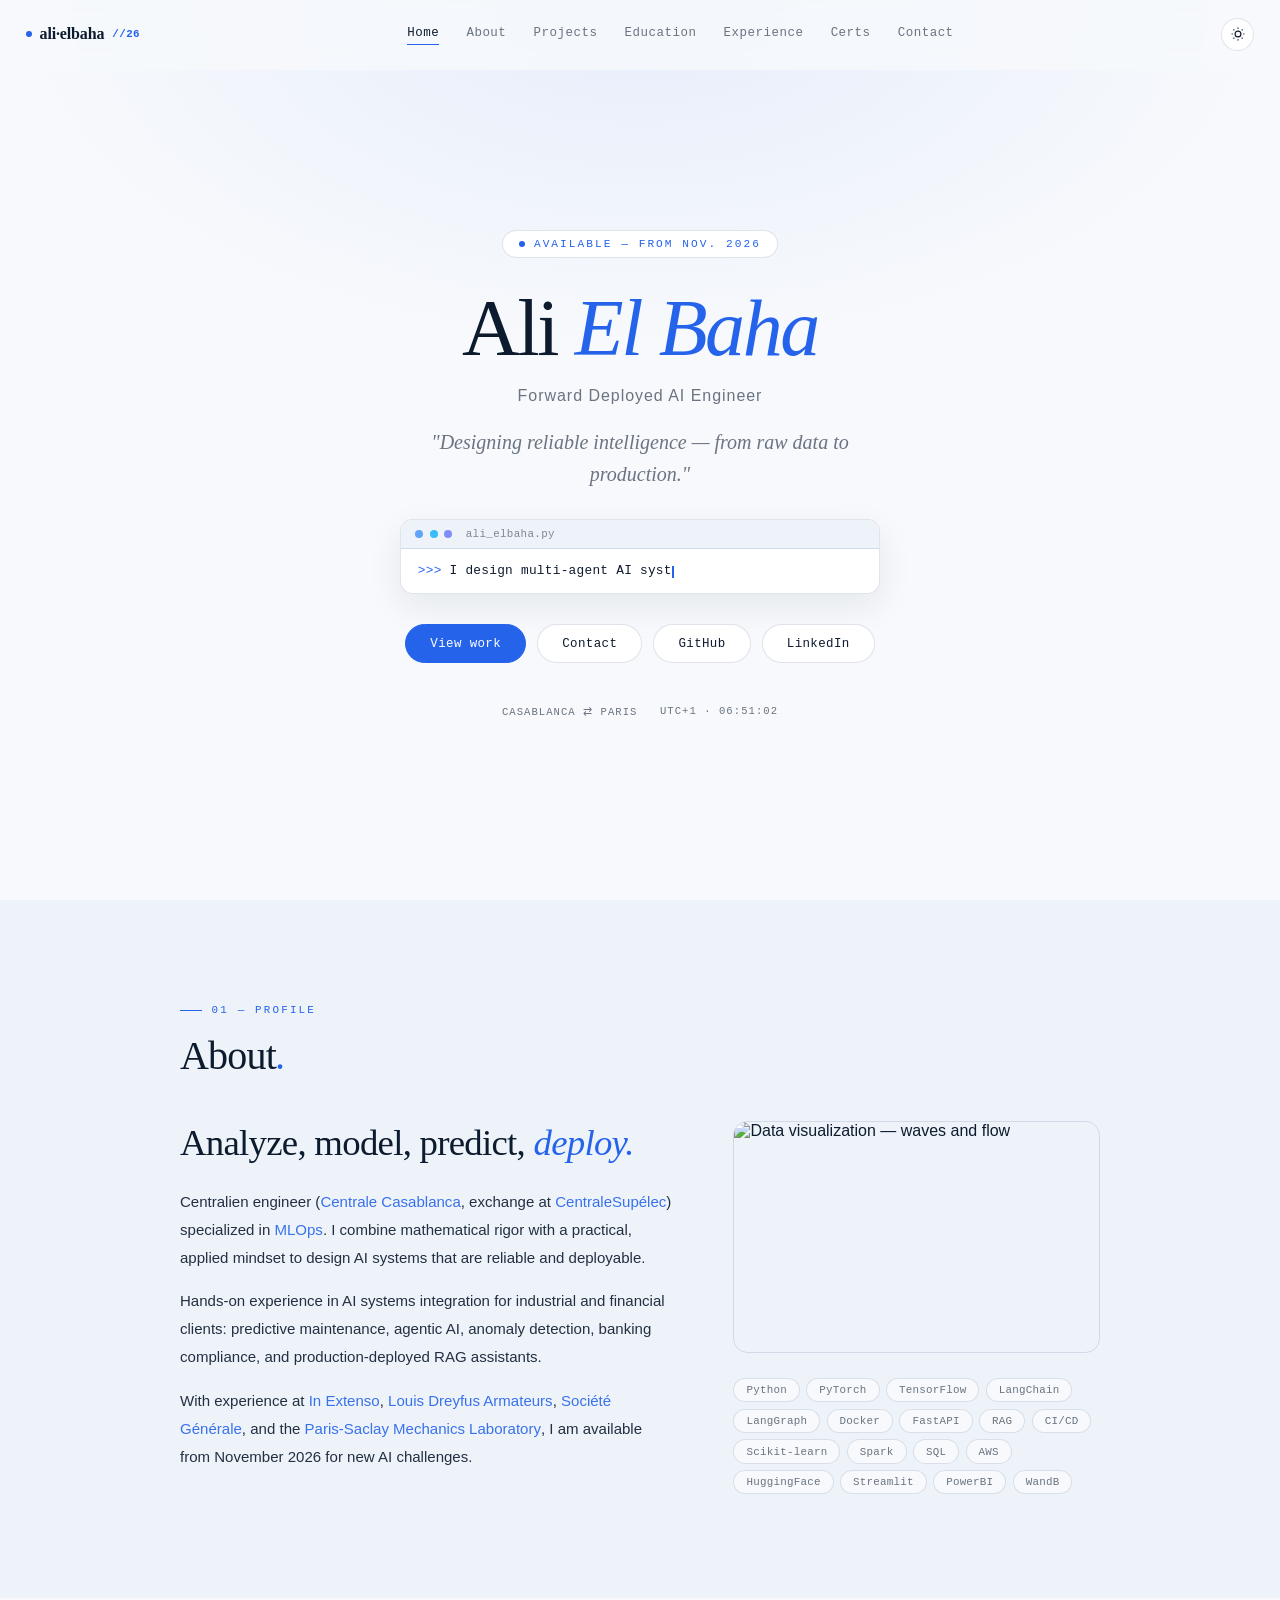
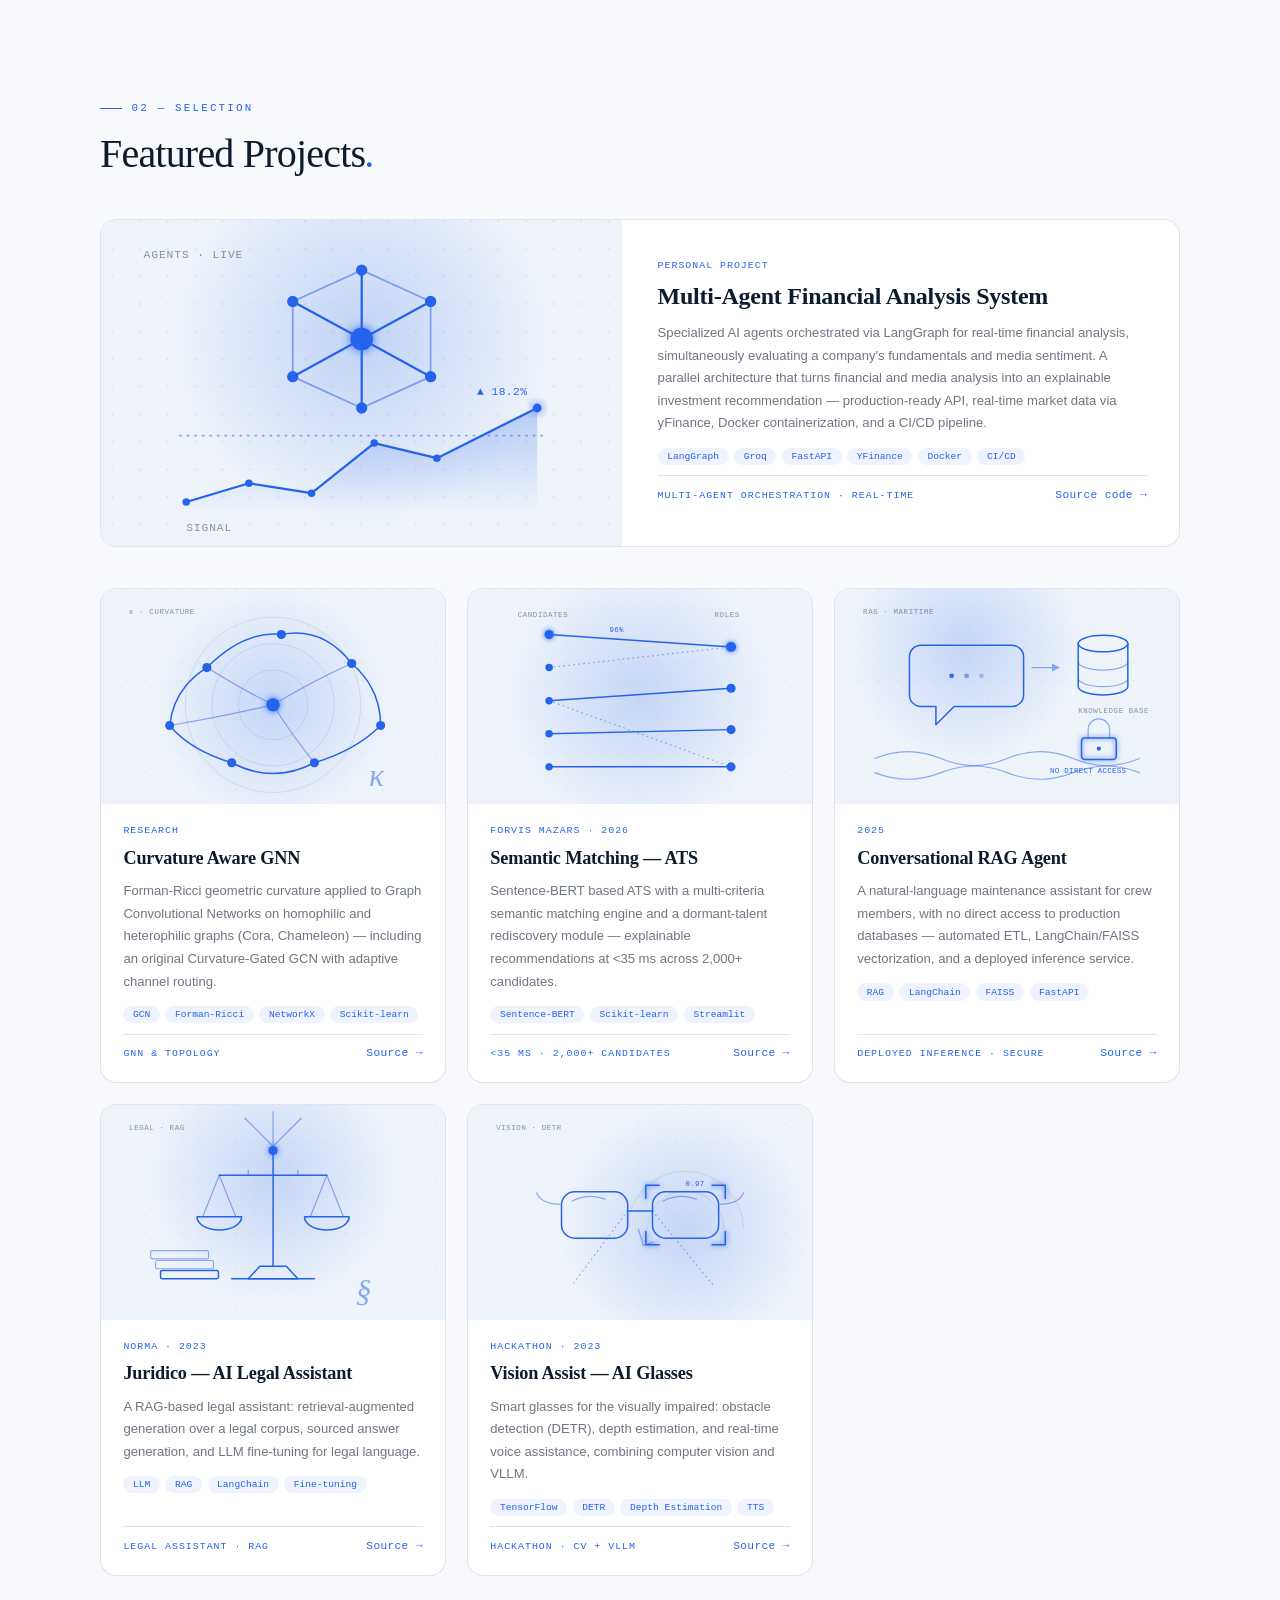
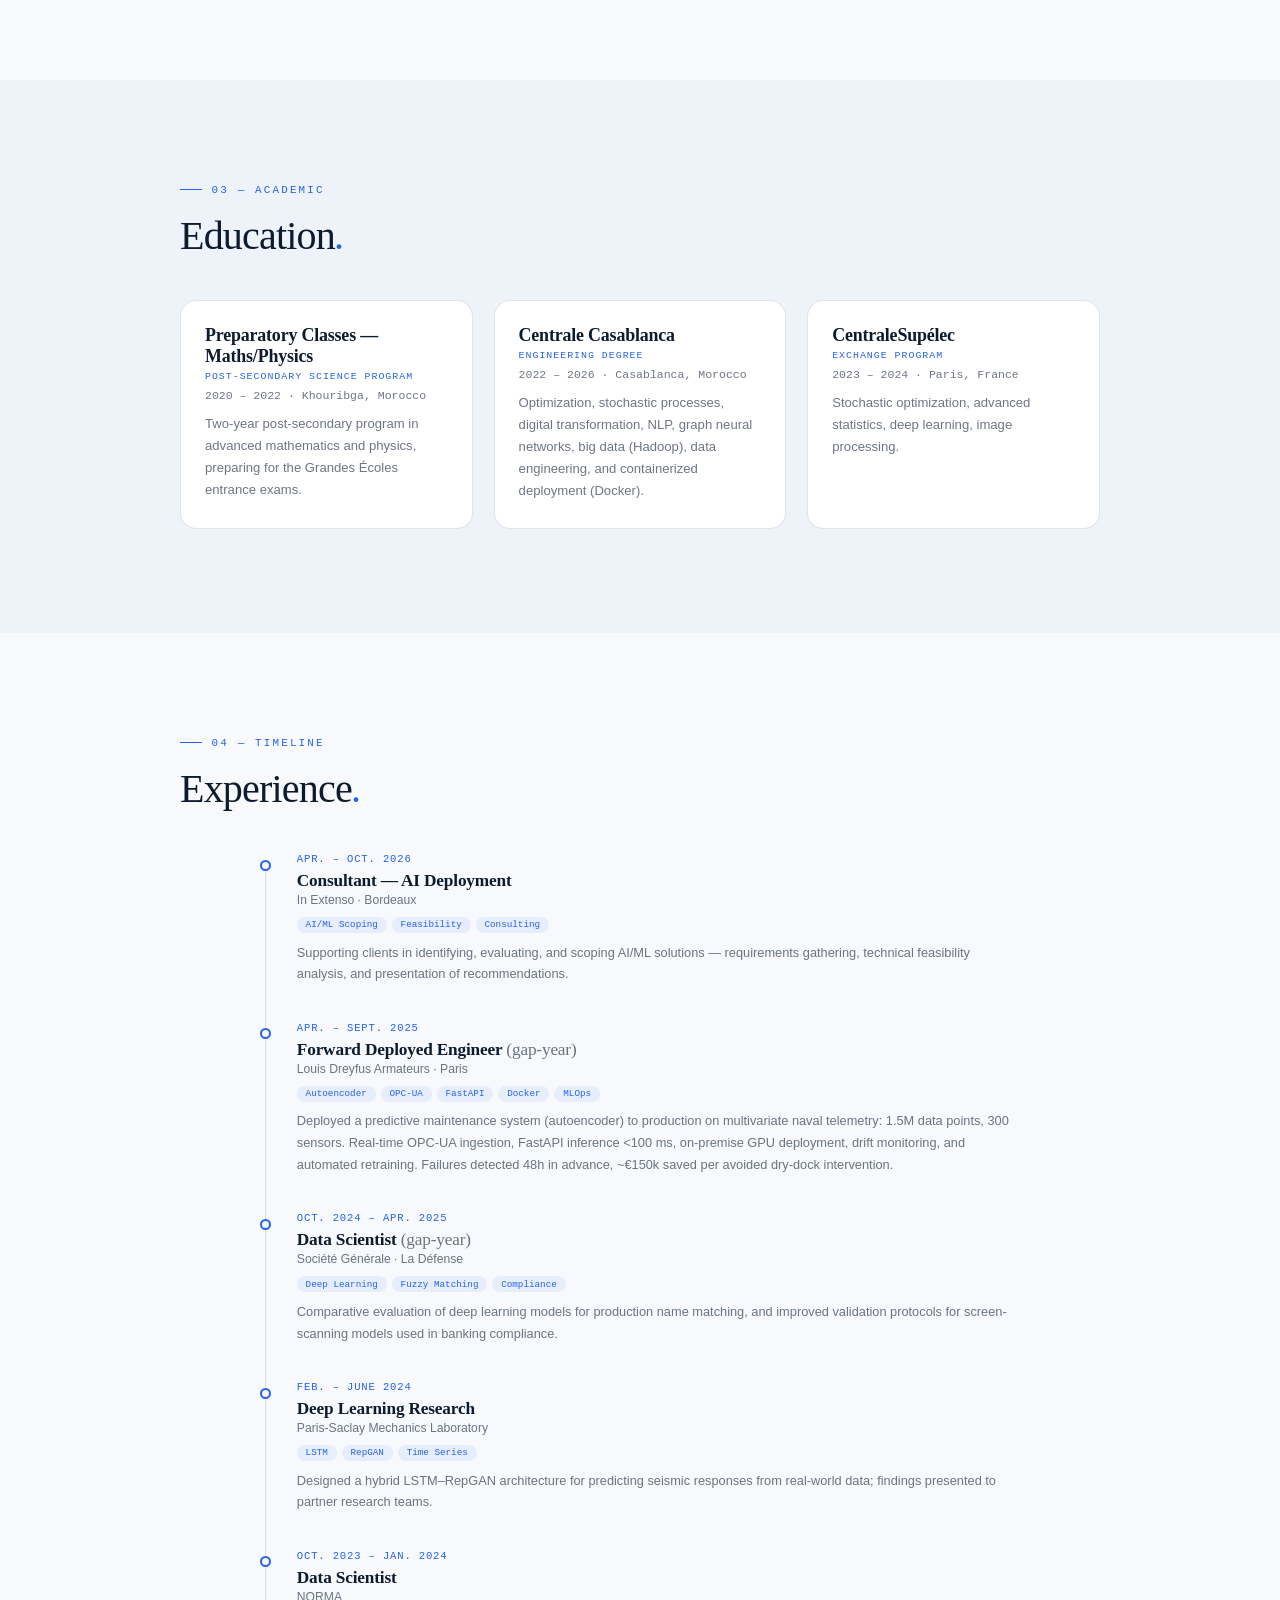
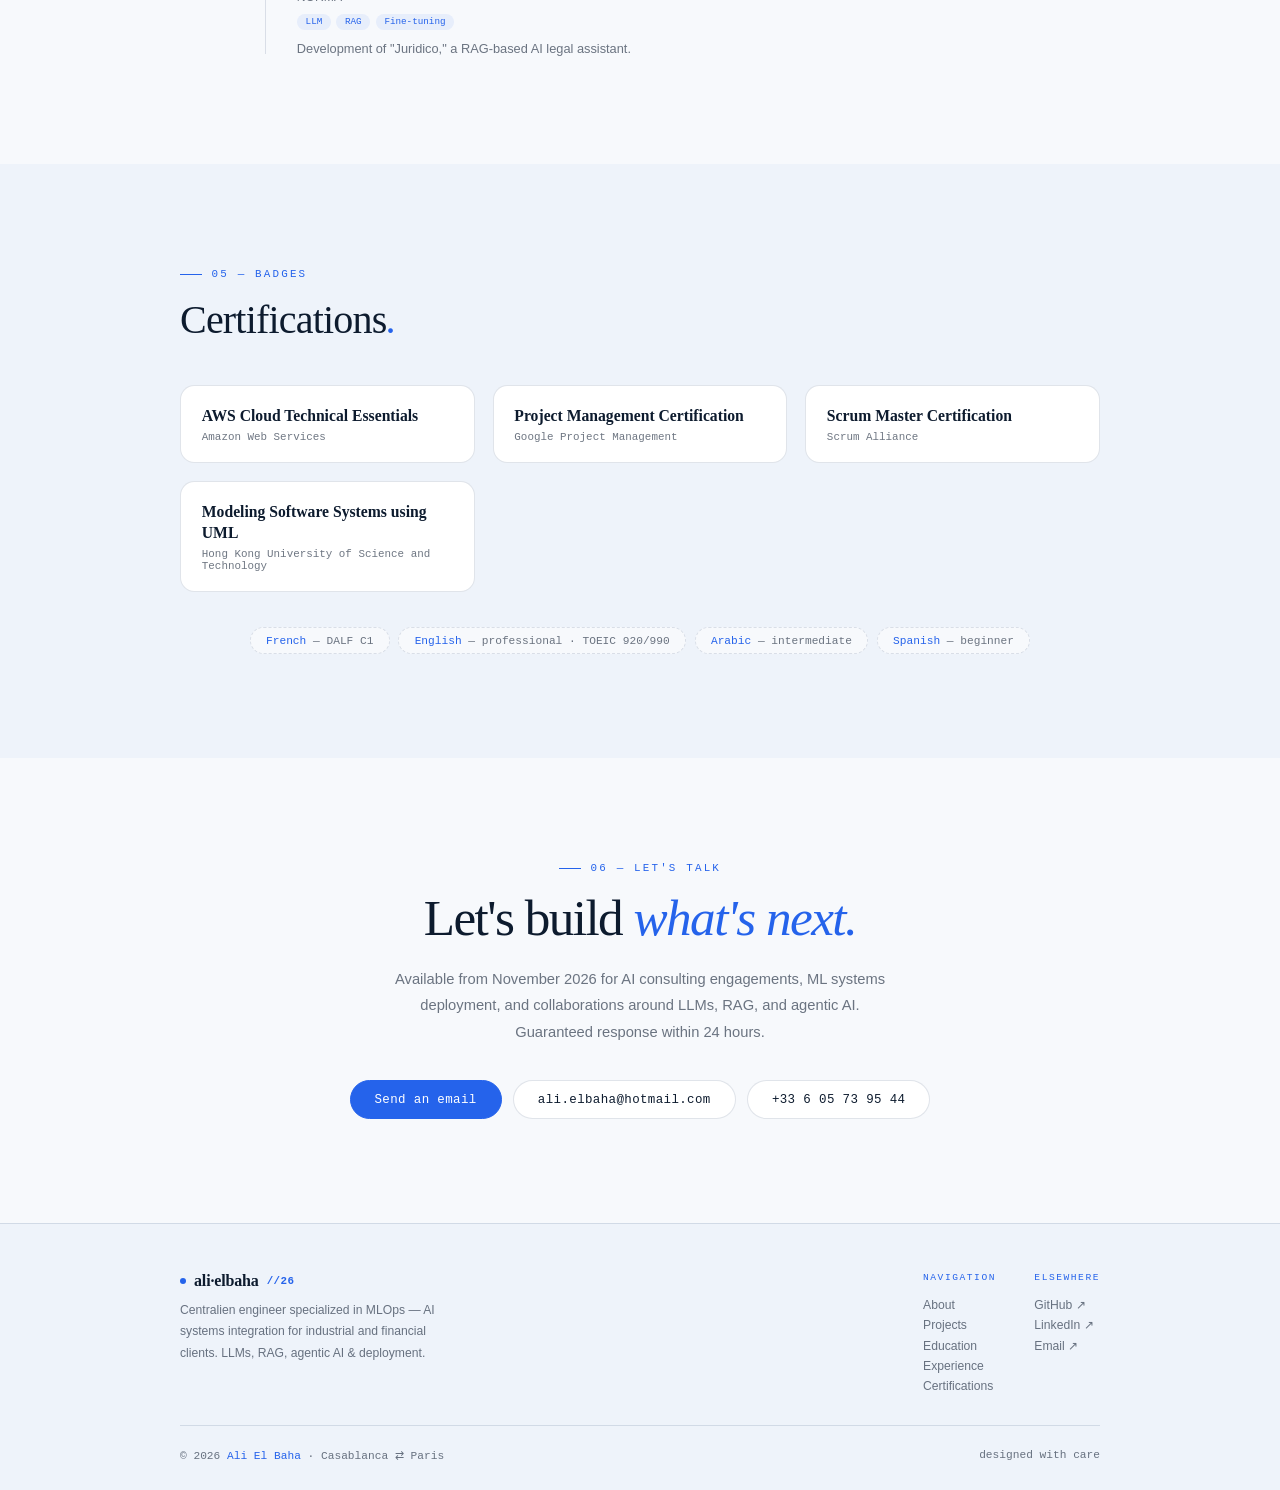
==== commit 866bfc8c: "updated it into a more simplistic layout" ====
--- a/index.html
+++ b/index.html
@@ -1,2028 +1,1091 @@
-<!DOCTYPE html>
-<html lang="en" data-theme="light">
-<head>
-  <meta charset="UTF-8">
-  <title>Ali El Baha | Data Scientist & AI Engineer</title>
-  <meta name="viewport" content="width=device-width, initial-scale=1.0">
-  <meta name="description" content="Ali El Baha — Centralien engineer specialized in MLOps. Expertise in predictive modeling, Deep Learning, LLMs, agentic AI, and AI systems deployment.">
-  <meta name="keywords" content="data scientist, AI engineer, MLOps, deep learning, LLM, RAG, LangGraph, machine learning, Python, PyTorch, Ali El Baha">
-  <meta property="og:title" content="Ali El Baha - Data Scientist & AI Engineer">
-  <meta property="og:description" content="Portfolio of Ali El Baha, Centralien engineer specialized in MLOps. Expert in predictive modeling, LLMs, and agentic AI.">
-  <meta property="og:type" content="website">
-  <meta property="og:image" content="https://image.qwenlm.ai/public_source/0c454e68-2850-408e-b6c3-2e58fca8f92a/12b998fe2-5ee4-4304-a848-9d7c7b85cc73.png">
-  <meta name="twitter:card" content="summary_large_image">
-  <meta name="robots" content="index,follow">
-  <meta name="theme-color" content="#f5f8fd" media="(prefers-color-scheme: light)">
-  <meta name="theme-color" content="#060a16" media="(prefers-color-scheme: dark)">
-
-  <link rel="preconnect" href="https://cdn.jsdelivr.net">
-  <link href="https://cdn.jsdelivr.net/fontsource/css/fraunces@latest/latin-400-normal.css" rel="stylesheet">
-  <link href="https://cdn.jsdelivr.net/fontsource/css/fraunces@latest/latin-400-italic.css" rel="stylesheet">
-  <link href="https://cdn.jsdelivr.net/fontsource/css/fraunces@latest/latin-500-normal.css" rel="stylesheet">
-  <link href="https://cdn.jsdelivr.net/fontsource/css/fraunces@latest/latin-600-normal.css" rel="stylesheet">
-  <link href="https://cdn.jsdelivr.net/fontsource/css/fraunces@latest/latin-600-italic.css" rel="stylesheet">
-  <link href="https://cdn.jsdelivr.net/fontsource/css/space-grotesk@latest/latin-400-normal.css" rel="stylesheet">
-  <link href="https://cdn.jsdelivr.net/fontsource/css/space-grotesk@latest/latin-500-normal.css" rel="stylesheet">
-  <link href="https://cdn.jsdelivr.net/fontsource/css/space-grotesk@latest/latin-700-normal.css" rel="stylesheet">
-  <link href="https://cdn.jsdelivr.net/fontsource/css/dm-mono@latest/latin-400-normal.css" rel="stylesheet">
-  <link href="https://cdn.jsdelivr.net/fontsource/css/dm-mono@latest/latin-500-normal.css" rel="stylesheet">
-
-  <style>
-    /* ════════════════════════════════════════════════════════════
-       COLOR SYSTEM — « Azure » identity
-       Light : sky blue · soft blue · white · icy neutral tones
-       Dark  : deep navy · dark blue · violet · near-black
-       Tokens: bg / surface / text / border / accent / accent-2 /
-               on-accent / glow / glow-strong / glow-faint
-       ════════════════════════════════════════════════════════════ */
-    :root{
-      --color-bg:#f5f8fd; --color-bg-alt:#eaf1fb; --color-bg-deep:#dce8f7;
-      --color-bg-alt2:rgba(37,99,235,.055);
-      --color-text:#0d1b2e; --color-text-muted:rgba(13,27,46,.6);
-      --color-border:rgba(19,48,92,.14);
-      --grid-line:rgba(19,48,92,.05);
-      --color-accent:#2563eb; --color-accent-soft:rgba(37,99,235,.1);
-      --color-accent-hover:#1a4fd6; --color-accent-2:#38bdf8;
-      --on-accent:#ffffff;
-      --glow:rgba(37,99,235,.3); --glow-strong:rgba(37,99,235,.55); --glow-faint:rgba(37,99,235,.08);
-      --color-surface:rgba(255,255,255,.68); --color-surface-border:rgba(19,48,92,.09);
-      --font-display:'Fraunces',Georgia,'Times New Roman',serif;
-      --font-sans:'Space Grotesk','Helvetica Neue',Arial,sans-serif;
-      --font-mono:'DM Mono','Courier New',monospace;
-      --ease:cubic-bezier(.22,1,.36,1);
-      --ease-io:cubic-bezier(.65,0,.35,1);
-      color-scheme:light;
-    }
-    [data-theme="dark"]{
-      --color-bg:#060a16; --color-bg-alt:#0b1224; --color-bg-deep:#101a33;
-      --color-bg-alt2:rgba(124,134,248,.08);
-      --color-text:#e9eefb; --color-text-muted:rgba(233,238,251,.56);
-      --color-border:rgba(163,186,255,.14);
-      --grid-line:rgba(233,238,251,.045);
-      --color-accent:#5b9dff; --color-accent-soft:rgba(91,157,255,.15);
-      --color-accent-hover:#7bb2ff; --color-accent-2:#a78bfa;
-      --on-accent:#061024;
-      --glow:rgba(91,157,255,.35); --glow-strong:rgba(91,157,255,.6); --glow-faint:rgba(91,157,255,.09);
-      --color-surface:rgba(11,18,36,.72); --color-surface-border:rgba(233,238,251,.08);
-      color-scheme:dark;
-    }
-
-    *,*::before,*::after{box-sizing:border-box;margin:0;padding:0}
-    html{scroll-behavior:smooth}
-    body{
-      font-family:var(--font-sans);background:var(--color-bg);color:var(--color-text);
-      transition:background-color .5s,color .5s;overflow-x:hidden;
-      -webkit-font-smoothing:antialiased;text-rendering:optimizeLegibility;
-    }
-    body.no-scroll{overflow:hidden}
-    ::selection{background:var(--color-accent);color:var(--on-accent)}
-    ::-webkit-scrollbar{width:9px}
-    ::-webkit-scrollbar-track{background:var(--color-bg)}
-    ::-webkit-scrollbar-thumb{background:var(--color-accent);border-radius:6px;border:2px solid var(--color-bg)}
-    a{color:inherit}
-    img{display:block;max-width:100%}
-    section{scroll-margin-top:4.5rem}
-    em{font-style:italic}
-    :focus-visible{outline:2px solid var(--color-accent);outline-offset:3px;border-radius:4px}
-
-    /* ── Fixed layers ─────────────────────────── */
-    #net-canvas{position:fixed;inset:0;z-index:0;pointer-events:none}
-    .noise{
-      position:fixed;inset:0;z-index:80;pointer-events:none;opacity:.05;mix-blend-mode:overlay;
-      background-image:url("data:image/svg+xml,%3Csvg xmlns='http://www.w3.org/2000/svg' width='160' height='160'%3E%3Cfilter id='n'%3E%3CfeTurbulence type='fractalNoise' baseFrequency='0.9' numOctaves='2'/%3E%3C/filter%3E%3Crect width='160' height='160' filter='url(%23n)' opacity='0.6'/%3E%3C/svg%3E");
-    }
-    #scrollProgress{
-      position:fixed;top:0;left:0;height:2px;width:0;z-index:300;
-      background:linear-gradient(90deg,var(--color-accent),var(--color-accent-2));
-      box-shadow:0 0 12px var(--glow-strong);
-    }
-
-    /* ── Preloader ────────────────────────────── */
-    #loader{position:fixed;inset:0;z-index:500;background:var(--color-bg);display:flex;align-items:center;justify-content:center;transition:opacity .7s var(--ease),visibility .7s}
-    #loader.done{opacity:0;visibility:hidden}
-    .loader-core{display:flex;flex-direction:column;align-items:center;gap:1.15rem;width:min(340px,84vw)}
-    .loader-logo{font-family:var(--font-display);font-weight:600;font-size:1.05rem;letter-spacing:.02em;display:flex;align-items:center;gap:.55rem}
-    .loader-logo em{color:var(--color-accent)}
-    .loader-logo .logo-dot{width:9px;height:9px;border-radius:50%;background:var(--color-accent);box-shadow:0 0 12px var(--glow-strong);animation:pulseDot 1.6s ease-in-out infinite}
-    .loader-lines{width:100%;font-family:var(--font-mono);font-size:.66rem;color:var(--color-text-muted);display:flex;flex-direction:column;gap:.32rem;letter-spacing:.05em}
-    .loader-lines p{opacity:0;animation:lineIn .4s var(--ease) forwards}
-    .loader-lines p:nth-child(1){animation-delay:.08s}
-    .loader-lines p:nth-child(2){animation-delay:.42s}
-    .loader-lines p:nth-child(3){animation-delay:.76s}
-    .loader-lines b{color:var(--color-accent);font-weight:400}
-    @keyframes lineIn{from{opacity:0;transform:translateX(-8px)}to{opacity:1;transform:none}}
-    .loader-bar{width:100%;height:2px;background:var(--color-border);border-radius:2px;overflow:hidden}
-    .loader-bar i{display:block;height:100%;width:0;background:linear-gradient(90deg,var(--color-accent),var(--color-accent-2))}
-    .loader-pct{font-family:var(--font-mono);font-size:.62rem;color:var(--color-accent);letter-spacing:.24em}
-
-    /* ── Custom cursor ────────────────────────── */
-    #curDot,#curRing{position:fixed;top:0;left:0;pointer-events:none;z-index:400;border-radius:50%;opacity:0;transition:opacity .3s}
-    #curDot{width:5px;height:5px;background:var(--color-accent);transform:translate(-50%,-50%)}
-    #curRing{
-      width:34px;height:34px;border:1px solid var(--glow-strong);transform:translate(-50%,-50%);
-      transition:opacity .3s,width .25s var(--ease),height .25s var(--ease),background .25s;
-    }
-    #curRing.hovered{width:56px;height:56px;background:var(--color-accent-soft)}
-    #curRing.down{width:26px;height:26px}
-    body.cursor-on #curDot,body.cursor-on #curRing{opacity:1}
-    @media (pointer:coarse){#curDot,#curRing{display:none}}
-
-    /* ── Logo / top actions / nav ─────────────── */
-    .logo{
-      position:fixed;top:1.1rem;left:1.3rem;z-index:210;text-decoration:none;
-      font-family:var(--font-display);font-weight:600;font-size:.95rem;letter-spacing:.02em;
-      color:var(--color-text);display:flex;align-items:center;gap:.5rem;
-    }
-    .logo .logo-dot{width:8px;height:8px;border-radius:50%;background:var(--color-accent);box-shadow:0 0 10px var(--glow-strong);animation:pulseDot 2.4s ease-in-out infinite}
-    @keyframes pulseDot{0%,100%{transform:scale(1)}50%{transform:scale(1.35)}}
-    .logo em{color:var(--color-accent);font-family:var(--font-mono);font-size:.72rem;font-style:normal;letter-spacing:.06em}
-
-    .top-actions{position:fixed;top:1.05rem;right:1.3rem;z-index:220;display:flex;gap:.5rem;align-items:center}
-    .pill-btn{
-      display:flex;align-items:center;gap:.45rem;cursor:pointer;user-select:none;
-      background:var(--color-surface);backdrop-filter:blur(12px);-webkit-backdrop-filter:blur(12px);
-      border:1px solid var(--color-border);border-radius:2rem;padding:.44rem .9rem;font-size:.72rem;
-      font-family:var(--font-mono);color:var(--color-text);transition:all .3s;letter-spacing:.04em;
-    }
-    .pill-btn:hover{background:var(--color-accent-soft);border-color:var(--color-accent)}
-    .pill-btn svg{transition:opacity .3s,transform .4s;flex-shrink:0}
-    .theme-toggle input{display:none}
-    .theme-toggle label{display:flex}
-    [data-theme="light"] #icon-moon{opacity:.4}
-    [data-theme="dark"] #icon-sun{opacity:.4}
-    .cmd-btn kbd{font-family:var(--font-mono);font-size:.58rem;border:1px solid var(--color-border);border-radius:.3rem;padding:.1rem .35rem;color:var(--color-text-muted)}
-
-    nav{
-      position:fixed;top:1.05rem;left:50%;transform:translateX(-50%);z-index:210;
-      display:flex;gap:.1rem;background:var(--color-surface);
-      backdrop-filter:blur(14px);-webkit-backdrop-filter:blur(14px);
-      border:1px solid var(--color-border);border-radius:2rem;padding:.35rem .55rem;
-      box-shadow:0 8px 32px rgba(13,27,46,.08);
-    }
-    nav a{
-      text-decoration:none;color:var(--color-text-muted);font-size:.68rem;padding:.3rem .68rem;
-      border-radius:1.5rem;transition:all .22s;font-family:var(--font-mono);letter-spacing:.06em;white-space:nowrap;
-    }
-    nav a:hover{background:var(--color-accent);color:var(--on-accent)}
-    nav a.active{background:var(--color-accent-soft);color:var(--color-accent)}
-
-    /* ── Mobile menu ──────────────────────────── */
-    .menu-fab{
-      display:none;position:fixed;bottom:1.25rem;right:1.25rem;z-index:260;width:52px;height:52px;
-      border-radius:50%;border:1px solid var(--color-border);background:var(--color-accent);cursor:pointer;
-      flex-direction:column;align-items:center;justify-content:center;gap:6px;
-      box-shadow:0 10px 30px var(--glow);transition:transform .3s var(--ease);
-    }
-    .menu-fab:active{transform:scale(.92)}
-    .menu-fab span{display:block;width:20px;height:2px;background:var(--on-accent);border-radius:2px;transition:transform .35s var(--ease)}
-    body.menu-open .menu-fab span:first-child{transform:translateY(4px) rotate(45deg)}
-    body.menu-open .menu-fab span:last-child{transform:translateY(-4px) rotate(-45deg)}
-    .mobile-menu{
-      position:fixed;inset:0;z-index:250;background:var(--color-bg);display:flex;flex-direction:column;
-      justify-content:center;align-items:flex-start;padding:4rem 2rem;gap:.5rem;
-      transform:translateX(100%);transition:transform .5s var(--ease);
-    }
-    body.menu-open .mobile-menu{transform:translateX(0)}
-    .mobile-menu a{
-      text-decoration:none;color:var(--color-text);font-family:var(--font-display);font-weight:500;
-      font-size:clamp(1.7rem,7vw,2.5rem);letter-spacing:-.02em;display:flex;align-items:baseline;gap:.9rem;
-      opacity:0;transform:translateX(30px);transition:opacity .45s var(--ease),transform .45s var(--ease),color .2s;
-    }
-    body.menu-open .mobile-menu a{opacity:1;transform:translateX(0)}
-    .mobile-menu a i{font-style:normal;font-family:var(--font-mono);font-size:.68rem;color:var(--color-accent)}
-    .mobile-menu a:hover{color:var(--color-accent)}
-    .mobile-menu .mm-foot{margin-top:2rem;font-size:.72rem;color:var(--color-text-muted);letter-spacing:.08em;font-family:var(--font-mono)}
-
-    /* ── Sections base ────────────────────────── */
-    section{position:relative;padding:7.5rem 1.5rem 5.5rem;z-index:1}
-    .section-inner{max-width:1000px;margin:0 auto;width:100%}
-    .section-inner.wide{max-width:1140px}
-    .sec-head{display:flex;align-items:center;gap:1.2rem;margin-bottom:3.4rem}
-    .sec-num{
-      font-family:var(--font-display);font-style:italic;font-weight:600;font-size:.95rem;color:var(--color-accent);
-      border:1px solid var(--color-border);border-radius:50%;width:2.3rem;height:2.3rem;
-      display:flex;align-items:center;justify-content:center;flex-shrink:0;background:var(--color-surface);
-    }
-    .section-title{
-      font-family:var(--font-display);font-size:clamp(1.9rem,3.6vw,2.7rem);font-weight:600;
-      letter-spacing:-.02em;color:var(--color-text);line-height:1.05;
-    }
-    .section-title .accent{color:var(--color-accent);font-style:italic}
-    .sec-line{flex:1;height:1px;background:linear-gradient(90deg,var(--color-border),transparent)}
-    .sec-meta{font-family:var(--font-mono);font-size:.6rem;letter-spacing:.22em;color:var(--color-text-muted);text-transform:uppercase;white-space:nowrap}
-    .grid-bg{background-image:linear-gradient(var(--grid-line) 1px,transparent 1px),linear-gradient(90deg,var(--grid-line) 1px,transparent 1px);background-size:56px 56px}
-
-    .reveal{opacity:0;transform:translateY(26px);transition:opacity .8s var(--ease),transform .8s var(--ease)}
-    .reveal.visible{opacity:1;transform:translateY(0)}
-
-    /* line-mask reveal */
-    .lm{display:block;overflow:hidden;padding-bottom:.1em;margin-bottom:-.1em}
-    .lm>span{display:inline-block;transform:translateY(118%);transition:transform 1s var(--ease);transition-delay:var(--lmd,0s)}
-    .reveal.visible .lm>span{transform:none}
-
-    .spot{position:relative}
-    .spot::before{
-      content:'';position:absolute;inset:0;border-radius:inherit;pointer-events:none;opacity:0;transition:opacity .35s;z-index:0;
-      background:radial-gradient(420px circle at var(--mx,50%) var(--my,50%),var(--color-accent-soft),transparent 65%);
-    }
-    .spot:hover::before{opacity:1}
-
-    /* ══ HERO ════════════════════════════════ */
-    #hero{min-height:100vh;display:flex;flex-direction:column;justify-content:center;align-items:center;text-align:center;overflow:hidden;padding:6rem 1.5rem 4rem;scroll-margin-top:0}
-    #hero-image{
-      position:absolute;inset:-12% 0;z-index:0;will-change:transform;
-      background:url('https://image.qwenlm.ai/public_source/0c454e68-2850-408e-b6c3-2e58fca8f92a/12b998fe2-5ee4-4304-a848-9d7c7b85cc73.png') center/cover no-repeat;
-    }
-    #hero-overlay{position:absolute;inset:0;z-index:1;pointer-events:none}
-    [data-theme="light"] #hero-overlay{background:linear-gradient(to bottom,rgba(245,248,253,.62) 0%,rgba(245,248,253,.82) 55%,rgba(245,248,253,.98) 100%)}
-    [data-theme="dark"] #hero-overlay{background:linear-gradient(to bottom,rgba(6,10,22,.5) 0%,rgba(6,10,22,.68) 55%,rgba(6,10,22,.98) 100%)}
-    .orb{position:absolute;border-radius:50%;filter:blur(70px);opacity:.3;z-index:1;pointer-events:none;animation:orbFloat 14s ease-in-out infinite alternate}
-    .orb.o1{width:340px;height:340px;background:var(--color-accent);top:12%;left:-8%}
-    .orb.o2{width:260px;height:260px;background:var(--color-accent-2);bottom:8%;right:-6%;animation-delay:-7s}
-    @keyframes orbFloat{from{transform:translate(0,0) scale(1)}to{transform:translate(50px,40px) scale(1.15)}}
-
-    .hero-frame{position:absolute;inset:clamp(.8rem,2vw,1.6rem);border:1px solid var(--color-border);z-index:2;pointer-events:none;opacity:.7}
-    .hero-frame::before,.hero-frame::after{content:'';position:absolute;width:18px;height:18px;border-color:var(--color-accent);border-style:solid}
-    .hero-frame::before{top:-1px;left:-1px;border-width:2px 0 0 2px}
-    .hero-frame::after{bottom:-1px;right:-1px;border-width:0 2px 2px 0}
-
-    .hero-marquee{position:absolute;left:-5%;right:-5%;bottom:11%;z-index:2;overflow:hidden;pointer-events:none;user-select:none;transform:rotate(1.8deg)}
-    .hm-track{display:flex;gap:3.5rem;width:max-content;animation:marquee 34s linear infinite}
-    .hm-track span{
-      font-family:var(--font-display);font-weight:500;text-transform:none;white-space:nowrap;
-      font-size:clamp(2.2rem,6vw,5rem);letter-spacing:-.02em;color:transparent;
-      -webkit-text-stroke:1px var(--glow);
-    }
-    .hm-track span.it{font-style:italic}
-    .hm-track i{font-style:normal;font-family:var(--font-mono);font-size:1rem;color:var(--color-accent);opacity:.5;align-self:center}
-    @keyframes marquee{to{transform:translateX(-50%)}}
-
-    .chip{
-      position:absolute;z-index:3;display:flex;align-items:center;gap:.45rem;font-family:var(--font-mono);
-      font-size:.62rem;letter-spacing:.1em;color:var(--color-text-muted);background:var(--color-surface);
-      border:1px solid var(--color-border);border-radius:2rem;padding:.4rem .85rem;
-      backdrop-filter:blur(8px);-webkit-backdrop-filter:blur(8px);
-      animation:chipFloat 6s ease-in-out infinite alternate;
-      opacity:0;transition:opacity .9s var(--ease) var(--hd,0s);will-change:transform;
-      box-shadow:0 6px 24px rgba(13,27,46,.06);
-    }
-    body.loaded .chip{opacity:1}
-    .chip b{color:var(--color-accent);font-weight:500}
-    .chip .cdot{width:5px;height:5px;border-radius:50%;background:var(--color-accent);box-shadow:0 0 8px var(--glow-strong);flex-shrink:0}
-    @keyframes chipFloat{from{margin-top:0}to{margin-top:-12px}}
-    .chip.c1{top:26%;left:7%}
-    .chip.c2{top:47%;right:5%;animation-delay:-2s}
-    .chip.c3{bottom:31%;left:6%;animation-delay:-4s}
-    .chip.c4{bottom:21%;right:10%;animation-delay:-1s}
-
-    .rot-badge{
-      position:absolute;top:19%;right:6.5%;z-index:3;width:118px;height:118px;pointer-events:none;
-      opacity:0;transition:opacity 1s var(--ease) 1.4s;
-    }
-    body.loaded .rot-badge{opacity:.9}
-    .rot-badge svg{width:100%;height:100%;animation:spinBadge 18s linear infinite;overflow:visible}
-    @keyframes spinBadge{to{transform:rotate(360deg)}}
-    .rot-badge text{fill:var(--color-text-muted);font-family:var(--font-mono);font-size:8.6px;letter-spacing:1.6px;text-transform:uppercase}
-    .rot-badge .rb-arrow{
-      position:absolute;inset:0;display:flex;align-items:center;justify-content:center;
-      color:var(--color-accent);font-size:1.15rem;
-    }
-
-    .hero-content{position:relative;z-index:3;width:100%;max-width:720px;display:flex;flex-direction:column;align-items:center;gap:1.45rem;padding:2rem 1rem;will-change:transform}
-    .h-anim{opacity:0;transform:translateY(26px);transition:opacity .8s var(--ease) var(--hd,0s),transform .8s var(--ease) var(--hd,0s)}
-    body.loaded .h-anim{opacity:1;transform:translateY(0)}
-    .hero-eyebrow{
-      display:inline-flex;align-items:center;gap:.6rem;font-family:var(--font-mono);font-size:.66rem;
-      letter-spacing:.24em;text-transform:uppercase;color:var(--color-accent);
-      border:1px solid var(--color-border);border-radius:2rem;padding:.42rem 1.05rem;background:var(--color-surface);
-      backdrop-filter:blur(8px);-webkit-backdrop-filter:blur(8px);
-    }
-    .hero-eyebrow .pulse{width:7px;height:7px;border-radius:50%;background:var(--color-accent);animation:pulseDot 1.8s ease-in-out infinite}
-    .hero-name{
-      font-family:var(--font-display);font-size:clamp(3.2rem,9vw,6.6rem);font-weight:500;
-      letter-spacing:-.035em;line-height:.98;color:var(--color-text);min-height:1em;
-    }
-    .hero-name .hn-line{display:block}
-    .hero-name em{color:var(--color-accent);font-weight:400}
-    .hero-name .hn-dot{color:var(--color-accent)}
-    .hero-divider{width:150px;height:1px;background:linear-gradient(90deg,transparent,var(--color-accent),transparent);position:relative}
-    .hero-divider::after{
-      content:'';position:absolute;top:50%;left:50%;width:6px;height:6px;background:var(--color-accent);
-      transform:translate(-50%,-50%) rotate(45deg);
-    }
-    .hero-subtitle{
-      font-family:var(--font-sans);font-weight:500;font-size:clamp(.8rem,1.6vw,.98rem);color:var(--color-text);
-      letter-spacing:.14em;text-transform:uppercase;
-    }
-    .hero-subtitle em{color:var(--color-accent);text-transform:none;letter-spacing:.02em;font-family:var(--font-display);font-size:1.12em}
-    .hero-tagline{
-      font-family:var(--font-display);font-style:italic;font-weight:400;
-      font-size:clamp(1rem,2vw,1.22rem);color:var(--color-text-muted);max-width:520px;line-height:1.6;
-    }
-    .hero-status{display:flex;gap:1.4rem;align-items:center;flex-wrap:wrap;justify-content:center;font-family:var(--font-mono);font-size:.6rem;letter-spacing:.2em;color:var(--color-text-muted);text-transform:uppercase}
-    .hero-status b{color:var(--color-accent);font-weight:400}
-
-    .hero-links{display:flex;gap:.75rem;justify-content:center;flex-wrap:wrap}
-    .hero-link{
-      display:inline-flex;align-items:center;gap:.5rem;padding:.7rem 1.55rem;border:1px solid var(--color-border);
-      border-radius:2rem;text-decoration:none;color:var(--color-text);font-size:.76rem;font-family:var(--font-mono);
-      letter-spacing:.06em;transition:background .25s var(--ease),border-color .25s,color .25s,box-shadow .25s var(--ease);background:var(--color-surface);
-      backdrop-filter:blur(8px);-webkit-backdrop-filter:blur(8px);cursor:pointer;
-      transform:translate(var(--mgx,0px),var(--mgy,0px));
-    }
-    .hero-link:hover{background:var(--color-accent);border-color:var(--color-accent);color:var(--on-accent);box-shadow:0 10px 28px var(--glow)}
-    .hero-link.primary{background:var(--color-accent);border-color:var(--color-accent);color:var(--on-accent)}
-    .hero-link.primary:hover{background:var(--color-accent-hover);border-color:var(--color-accent-hover);box-shadow:0 12px 32px var(--glow)}
-
-    .code-window{
-      background:var(--color-surface);backdrop-filter:blur(10px);-webkit-backdrop-filter:blur(10px);
-      border:1px solid var(--color-border);border-radius:.8rem;overflow:hidden;
-      width:100%;max-width:540px;box-shadow:0 12px 40px rgba(13,27,46,.09);text-align:left;
-    }
-    [data-theme="dark"] .code-window{box-shadow:0 12px 44px rgba(0,0,0,.45);background:rgba(8,13,28,.78)}
-    .code-header{background:var(--color-bg-alt);padding:.55rem 1rem;display:flex;align-items:center;gap:.4rem;border-bottom:1px solid var(--color-border)}
-    .dot{width:9px;height:9px;border-radius:50%;flex-shrink:0}
-    .dot.red{background:#60a5fa}.dot.yellow{background:#38bdf8}.dot.green{background:#818cf8}
-    .code-filename{margin-left:.5rem;font-family:var(--font-mono);font-size:.7rem;opacity:.5;color:var(--color-text);letter-spacing:.04em}
-    .code-body{padding:1rem 1.15rem;font-family:var(--font-mono);font-size:.84rem;color:var(--color-text);min-height:3rem;letter-spacing:.02em}
-    #skill-prompt{color:var(--color-accent)}
-    #skill-cursor{display:inline-block;width:2px;height:1em;background:var(--color-accent);vertical-align:text-bottom;animation:blink 1s step-end infinite}
-    @keyframes blink{50%{opacity:0}}
-
-    .scroll-cue{position:absolute;bottom:1.7rem;left:50%;transform:translateX(-50%);z-index:4;display:flex;flex-direction:column;align-items:center;gap:.4rem;opacity:.45}
-    .scroll-cue span{font-family:var(--font-mono);font-size:.58rem;letter-spacing:.24em;text-transform:uppercase;color:var(--color-text)}
-    .scroll-cue svg{animation:bounce 2s ease-in-out infinite}
-    @keyframes bounce{0%,100%{transform:translateY(0)}50%{transform:translateY(6px)}}
-
-    /* ══ TECH MARQUEE STRIP ════════════════════ */
-    .tech-strip{border-top:1px solid var(--color-border);border-bottom:1px solid var(--color-border);background:var(--color-bg-alt);overflow:hidden;padding:.9rem 0;position:relative;z-index:1}
-    .ts-track{display:flex;gap:2.6rem;width:max-content;animation:marquee 28s linear infinite}
-    .tech-strip:hover .ts-track{animation-play-state:paused}
-    .ts-track span{font-family:var(--font-mono);font-size:.76rem;letter-spacing:.18em;text-transform:uppercase;color:var(--color-text-muted);white-space:nowrap}
-    .ts-track b{color:var(--color-accent);font-weight:400}
-
-    /* ══ ABOUT ════════════════════════════════ */
-    #about{background:var(--color-bg-alt)}
-    .about-grid{display:grid;grid-template-columns:1.05fr 1fr;gap:4rem;align-items:start}
-    .about-left{position:sticky;top:6rem}
-    .about-left .about-role{font-family:var(--font-mono);font-size:.66rem;letter-spacing:.24em;text-transform:uppercase;color:var(--color-accent);margin-bottom:1.4rem;display:flex;align-items:center;gap:.7rem}
-    .about-left .about-role::before{content:'';width:26px;height:1px;background:var(--color-accent)}
-    .about-h{
-      font-family:var(--font-display);font-size:clamp(2.1rem,4vw,3.1rem);font-weight:500;
-      letter-spacing:-.03em;line-height:1.14;margin-bottom:.4rem;color:var(--color-text);
-    }
-    .about-h .ac{color:var(--color-accent)}
-    .about-h em{color:var(--color-accent)}
-    .about-stat-row{display:grid;grid-template-columns:repeat(2,1fr);gap:1rem;margin-top:2rem}
-    .about-stat{
-      border:1px solid var(--color-border);border-radius:.85rem;padding:1rem 1.05rem;background:var(--color-bg);
-      transition:border-color .25s,transform .25s var(--ease),box-shadow .3s;
-    }
-    .about-stat:hover{border-color:var(--color-accent);transform:translateY(-3px);box-shadow:0 10px 30px var(--color-accent-soft)}
-    .about-stat strong{font-family:var(--font-display);font-size:1.8rem;font-weight:600;color:var(--color-accent);letter-spacing:-.03em;line-height:1;display:block}
-    .about-stat span{font-family:var(--font-mono);font-size:.6rem;letter-spacing:.12em;text-transform:uppercase;color:var(--color-text-muted)}
-    .about-right{display:flex;flex-direction:column;gap:1.7rem}
-    .about-text{font-size:.95rem;line-height:1.85;color:var(--color-text);opacity:.88}
-    .about-text p+p{margin-top:1rem}
-    .about-highlight{color:var(--color-accent);font-family:var(--font-display);font-style:italic;font-size:1.04em}
-    .about-visual{
-      border:1px solid var(--color-border);border-radius:1rem;overflow:hidden;position:relative;
-      background:var(--color-bg);box-shadow:0 18px 50px rgba(13,27,46,.16);
-      transition:transform .3s var(--ease),box-shadow .3s;
-    }
-    .about-visual img{width:100%;height:260px;object-fit:cover;filter:saturate(1.05)}
-    .about-visual .scanline{
-      position:absolute;left:0;right:0;height:2px;top:0;
-      background:linear-gradient(90deg,transparent,var(--color-accent),transparent);
-      box-shadow:0 0 18px var(--glow-strong);animation:scan 4.5s linear infinite;opacity:.85;
-    }
-    @keyframes scan{0%{top:0}100%{top:100%}}
-    .about-visual figcaption{
-      position:absolute;bottom:0;left:0;right:0;padding:.55rem .95rem;font-size:.62rem;letter-spacing:.14em;
-      text-transform:uppercase;font-family:var(--font-mono);
-      background:linear-gradient(transparent,rgba(6,10,22,.68));
-      display:flex;justify-content:space-between;color:#eaf1fb;
-    }
-    .about-visual figcaption b{color:var(--color-accent-2);font-weight:400}
-    .skills-grid{display:flex;flex-wrap:wrap;gap:.45rem;margin-top:1.8rem}
-    .skill-tag{
-      font-family:var(--font-mono);font-size:.7rem;padding:.34rem .8rem;border:1px solid var(--color-border);
-      border-radius:1.5rem;color:var(--color-text-muted);background:var(--color-bg);
-      transition:all .2s var(--ease);letter-spacing:.04em;cursor:default;
-    }
-    .skill-tag:hover{background:var(--color-accent);border-color:var(--color-accent);color:var(--on-accent);transform:translateY(-2px)}
-    .skill-tag.featured{border-color:var(--color-accent);color:var(--color-accent);background:var(--color-accent-soft)}
-    .skill-tag.featured:hover{background:var(--color-accent);color:var(--on-accent)}
-
-    .cap-card{border:1px solid var(--color-border);border-radius:1rem;background:var(--color-bg);overflow:hidden}
-    .cap-head{display:flex;justify-content:space-between;gap:1rem;padding:.75rem 1.05rem;border-bottom:1px solid var(--color-border);font-family:var(--font-mono);font-size:.62rem;letter-spacing:.16em;text-transform:uppercase;color:var(--color-text-muted)}
-    .cap-head b{color:var(--color-accent);font-weight:400}
-    .cap-body{display:grid;grid-template-columns:1fr 1fr;gap:1.2rem;padding:1.3rem;align-items:center}
-    #radar{width:100%;max-width:270px;margin:0 auto;display:block}
-    .radar-ring{fill:none;stroke:var(--color-border);stroke-width:1}
-    .radar-axis{stroke:var(--color-border);stroke-width:1}
-    .radar-poly{fill:var(--color-accent-soft);stroke:var(--color-accent);stroke-width:1.5;transform-box:fill-box;transform-origin:center;transform:scale(0);opacity:0;transition:transform 1s var(--ease) .15s,opacity .5s .15s}
-    .cap-card.on .radar-poly{transform:scale(1);opacity:1}
-    .radar-dot{fill:var(--color-accent);opacity:0;transition:opacity .4s}
-    .cap-card.on .radar-dot{opacity:1}
-    .radar-label{fill:var(--color-text-muted);font-family:var(--font-mono);font-size:8.5px;text-anchor:middle;dominant-baseline:middle;letter-spacing:.05em}
-    .cap-bars{display:flex;flex-direction:column;gap:.85rem}
-    .cap-row{display:grid;grid-template-columns:96px 1fr 40px;align-items:center;gap:.6rem;font-family:var(--font-mono);font-size:.62rem;color:var(--color-text-muted)}
-    .cap-row b{color:var(--color-accent);font-weight:400;text-align:right}
-    .cap-track{height:3px;border-radius:2px;background:var(--color-border);overflow:hidden}
-    .cap-track i{display:block;height:100%;width:0;border-radius:2px;background:linear-gradient(90deg,var(--color-accent),var(--color-accent-2));transition:width 1.1s var(--ease)}
-
-    /* ══ PROJETS — FLIP CARDS ═════════════════ */
-    .proj-grid{display:grid;grid-template-columns:repeat(12,1fr);gap:1.4rem}
-    .proj-card{position:relative;grid-column:span 4;perspective:1500px}
-    .proj-flip{position:relative;width:100%;height:100%;transform-style:preserve-3d;transition:transform .8s var(--ease);will-change:transform}
-    .proj-card:hover .proj-flip,.proj-card.flipped .proj-flip{transform:rotateY(180deg)}
-    .proj-face{
-      backface-visibility:hidden;-webkit-backface-visibility:hidden;
-      border:1px solid var(--color-border);border-radius:1rem;overflow:hidden;background:var(--color-bg-alt);
-      display:flex;flex-direction:column;transition:border-color .3s,box-shadow .3s;
-    }
-    .proj-front{position:relative;z-index:2;height:100%}
-    .proj-card:hover .proj-face{border-color:var(--color-accent);box-shadow:0 22px 54px var(--color-accent-soft)}
-    .proj-back{
-      position:absolute;inset:0;z-index:3;transform:rotateY(180deg);
-      background:linear-gradient(155deg,var(--color-bg-alt2) 0%,var(--color-bg-alt) 62%);
-    }
-    .proj-back::after{content:'✦';position:absolute;right:1rem;bottom:.5rem;font-size:2.4rem;color:var(--color-accent);opacity:.13;pointer-events:none}
-    .proj-back-inner{display:flex;flex-direction:column;gap:.7rem;padding:1.35rem 1.45rem;height:100%}
-    .proj-media{position:relative;overflow:hidden;aspect-ratio:16/10;background:#0a1120}
-    .proj-media img{width:100%;height:100%;object-fit:cover;transition:transform .9s var(--ease),filter .6s;filter:saturate(.92)}
-    .proj-card:hover .proj-media img{transform:scale(1.07);filter:saturate(1.08)}
-    .proj-scan{position:absolute;left:0;right:0;top:-10%;height:2px;background:linear-gradient(90deg,transparent,var(--color-accent),transparent);opacity:0;box-shadow:0 0 16px var(--glow-strong)}
-    .proj-card:hover .proj-scan{opacity:.9;animation:scan 2.2s linear infinite}
-    .proj-badge{position:absolute;top:.85rem;left:.85rem;font-family:var(--font-mono);font-size:.56rem;letter-spacing:.2em;text-transform:uppercase;color:var(--on-accent);background:var(--color-accent);padding:.3rem .75rem;border-radius:2rem;z-index:2}
-    .proj-body{padding:1.3rem 1.4rem 1.15rem;display:flex;flex-direction:column;gap:.7rem;flex:1}
-    .proj-top{display:flex;justify-content:space-between;gap:.5rem;font-family:var(--font-mono);font-size:.6rem;letter-spacing:.18em;text-transform:uppercase;color:var(--color-accent)}
-    .proj-title{font-family:var(--font-display);font-size:1.22rem;font-weight:600;letter-spacing:-.015em;line-height:1.2}
-    .proj-back .proj-title{font-size:1.05rem}
-    .proj-teaser{font-size:.8rem;line-height:1.7;opacity:.72}
-    .proj-desc{font-size:.8rem;line-height:1.72;opacity:.85}
-    .proj-tags{display:flex;flex-wrap:wrap;gap:.35rem}
-    .proj-tags span{font-family:var(--font-mono);font-size:.58rem;padding:.2rem .6rem;background:var(--color-accent-soft);color:var(--color-accent);border-radius:1rem;letter-spacing:.03em}
-    .proj-foot{margin-top:auto;display:flex;justify-content:space-between;align-items:center;gap:.6rem;padding-top:.8rem;border-top:1px dashed var(--color-border);flex-wrap:wrap}
-    .proj-metric{font-family:var(--font-mono);font-size:.6rem;color:var(--color-text-muted);letter-spacing:.06em}
-    .proj-link{font-family:var(--font-mono);font-size:.68rem;color:var(--color-accent);text-decoration:none;letter-spacing:.08em}
-    .proj-link span{display:inline-block;transition:transform .25s var(--ease)}
-    .proj-link:hover span{transform:translateX(4px)}
-    .flip-hint{
-      display:inline-flex;align-items:center;gap:.45rem;margin-top:auto;padding-top:.8rem;
-      font-family:var(--font-mono);font-size:.56rem;letter-spacing:.2em;text-transform:uppercase;
-      color:var(--color-text-muted);transition:opacity .3s;
-    }
-    .flip-hint svg{animation:spinHint 4s linear infinite;flex-shrink:0}
-    @keyframes spinHint{to{transform:rotate(360deg)}}
-    .proj-card:hover .flip-hint{opacity:0}
-    .proj-card.featured{grid-column:span 12}
-    .proj-card.featured .proj-front{flex-direction:row}
-    .proj-card.featured .proj-media{flex:1.15;aspect-ratio:auto;min-height:350px}
-    .proj-card.featured .proj-body{flex:1}
-    .proj-card.featured .proj-title{font-size:1.65rem}
-    .proj-card.featured .proj-back-inner{justify-content:center;width:100%;max-width:680px;margin:0 auto}
-    .proj-card.featured .proj-back .proj-title{font-size:1.2rem}
-
-    /* ══ FORMATION ═════════════════════════════ */
-    .formation-grid{display:grid;grid-template-columns:repeat(auto-fit,minmax(260px,1fr));gap:1.4rem}
-    .formation-card{
-      background:var(--color-bg-alt);border:1px solid var(--color-border);border-radius:1rem;padding:1.6rem 1.6rem 1.5rem;
-      transition:all .3s var(--ease);overflow:hidden;position:relative;
-    }
-    .formation-card::before{
-      content:'';position:absolute;top:0;left:0;height:2px;width:0;
-      background:linear-gradient(90deg,var(--color-accent),var(--color-accent-2));transition:width .5s var(--ease);
-    }
-    .formation-card:hover::before{width:100%}
-    .formation-card:hover{border-color:var(--color-accent);transform:translateY(-4px);box-shadow:0 16px 44px var(--color-accent-soft)}
-    .formation-card .fc-index{
-      position:absolute;top:.4rem;right:1rem;font-family:var(--font-display);font-style:italic;font-weight:600;font-size:3rem;
-      color:transparent;-webkit-text-stroke:1px var(--color-accent);opacity:.32;line-height:1;
-    }
-    .formation-school{font-family:var(--font-display);font-size:1.2rem;font-weight:600;margin-bottom:.3rem;letter-spacing:-.01em}
-    .formation-degree{font-family:var(--font-mono);font-size:.62rem;color:var(--color-accent);letter-spacing:.18em;margin-bottom:.45rem;text-transform:uppercase}
-    .formation-period{font-size:.74rem;opacity:.55;margin-bottom:.7rem;font-family:var(--font-mono);letter-spacing:.03em}
-    .formation-detail{font-size:.82rem;opacity:.8;line-height:1.7}
-
-    /* ══ TIMELINE ══════════════════════════════ */
-    .tl-filters{display:flex;gap:.5rem;justify-content:center;margin-bottom:2.8rem;flex-wrap:wrap}
-    .tf-btn{
-      font-family:var(--font-mono);font-size:.66rem;letter-spacing:.12em;padding:.48rem 1.15rem;border-radius:2rem;
-      border:1px solid var(--color-border);background:var(--color-surface);color:var(--color-text-muted);cursor:pointer;transition:all .25s var(--ease);
-    }
-    .tf-btn:hover{border-color:var(--color-accent);color:var(--color-accent)}
-    .tf-btn.active{background:var(--color-accent);border-color:var(--color-accent);color:var(--on-accent);box-shadow:0 6px 18px var(--glow)}
-    .timeline{position:relative;max-width:920px;margin:0 auto}
-    .timeline::before{content:'';position:absolute;left:50%;top:0;bottom:0;width:1px;background:var(--color-border);transform:translateX(-50%)}
-    .tl-line{
-      position:absolute;left:50%;top:0;bottom:0;width:1px;transform:translateX(-50%) scaleY(0);transform-origin:top;
-      background:linear-gradient(to bottom,transparent,var(--color-accent) 12%,var(--color-accent) 88%,transparent);
-      box-shadow:0 0 14px var(--glow-strong);
-    }
-    .tl-header{display:grid;grid-template-columns:1fr 44px 1fr;margin-bottom:1.9rem}
-    .tl-header-label{font-family:var(--font-display);font-style:italic;font-size:.95rem;color:var(--color-text-muted);padding-bottom:.6rem;border-bottom:1px solid var(--color-border)}
-    .tl-header-label.left{text-align:right;padding-right:1.1rem}
-    .tl-header-label.right{text-align:left;padding-left:1.1rem}
-    .tl-row{display:grid;grid-template-columns:1fr 44px 1fr;margin-bottom:2.2rem;align-items:start}
-    .tl-left{padding-right:1.1rem}
-    .tl-right{padding-left:1.1rem}
-    .tl-rail{display:flex;flex-direction:column;align-items:center;padding-top:1.15rem;gap:.4rem}
-    .tl-dot{
-      width:12px;height:12px;border-radius:50%;background:var(--color-border);border:2px solid var(--color-bg);
-      box-shadow:0 0 0 3px var(--color-accent-soft);flex-shrink:0;transition:background .4s,box-shadow .4s;
-    }
-    .tl-dot.lit{background:var(--color-accent);animation:dotPulse 2.2s ease-in-out infinite}
-    @keyframes dotPulse{0%,100%{box-shadow:0 0 0 3px var(--color-accent-soft)}50%{box-shadow:0 0 0 7px var(--glow-faint)}}
-    .tl-year{font-family:var(--font-mono);font-size:.62rem;letter-spacing:.12em;color:var(--color-accent);opacity:.75;writing-mode:vertical-rl}
-    .tl-card{
-      background:var(--color-bg-alt);border:1px solid var(--color-border);border-radius:.9rem;padding:1.2rem 1.3rem;
-      transition:all .28s var(--ease);position:relative;overflow:hidden;
-    }
-    .tl-card.project{background:var(--color-bg-alt2)}
-    .tl-card:hover{border-color:var(--color-accent);transform:translateY(-3px);box-shadow:0 12px 34px var(--color-accent-soft)}
-    .tl-card.tl-in{animation:tlIn .45s var(--ease) both}
-    @keyframes tlIn{from{opacity:0;transform:translateY(12px)}to{opacity:1;transform:none}}
-    .tl-type{
-      position:absolute;top:.9rem;right:.95rem;font-family:var(--font-mono);font-size:.54rem;letter-spacing:.18em;
-      color:var(--color-accent);border:1px solid var(--color-accent);border-radius:1rem;padding:.16rem .55rem;opacity:.85;
-    }
-    .tl-period{font-family:var(--font-mono);font-size:.66rem;color:var(--color-accent);letter-spacing:.12em;margin-bottom:.35rem}
-    .tl-company{font-size:.74rem;opacity:.6;margin-bottom:.25rem}
-    .tl-role{font-family:var(--font-display);font-size:1.1rem;font-weight:600;margin-bottom:.55rem;letter-spacing:-.01em;line-height:1.25}
-    .tl-tags{display:flex;flex-wrap:wrap;gap:.3rem;margin-bottom:.6rem}
-    .tl-tag{font-family:var(--font-mono);font-size:.6rem;padding:.16rem .55rem;background:var(--color-accent-soft);color:var(--color-accent);border-radius:1rem}
-    .tl-desc{font-size:.8rem;line-height:1.68;opacity:.8}
-
-    /* ══ CERTIFICATIONS ════════════════════════ */
-    #certifications{background:var(--color-bg-alt)}
-    #certifications .cert-grid{display:grid;grid-template-columns:repeat(auto-fit,minmax(210px,1fr));gap:1.15rem}
-    .cert-card{
-      background:var(--color-bg);border:1px solid var(--color-border);border-radius:1rem;padding:1.3rem 1.35rem;
-      transition:all .28s var(--ease);overflow:hidden;
-    }
-    .cert-card:hover{border-color:var(--color-accent);transform:translateY(-4px);box-shadow:0 14px 38px var(--color-accent-soft)}
-    .cert-icon{
-      width:40px;height:40px;border-radius:.7rem;background:var(--color-accent-soft);color:var(--color-accent);
-      display:flex;align-items:center;justify-content:center;margin-bottom:.85rem;transition:transform .3s var(--ease);
-    }
-    .cert-card:hover .cert-icon{transform:rotate(-8deg) scale(1.1)}
-    .cert-name{font-family:var(--font-display);font-size:1rem;font-weight:600;margin-bottom:.3rem;line-height:1.35;letter-spacing:-.01em}
-    .cert-org{font-size:.68rem;opacity:.6;font-family:var(--font-mono)}
-    .lang-bar{margin-top:2.4rem;display:flex;flex-wrap:wrap;gap:.55rem;justify-content:center}
-    .lang-chip{
-      font-family:var(--font-mono);font-size:.68rem;padding:.42rem .95rem;border:1px dashed var(--color-border);
-      border-radius:2rem;color:var(--color-text-muted);transition:all .25s;background:var(--color-bg);
-    }
-    .lang-chip:hover{border-color:var(--color-accent);color:var(--color-accent)}
-    .lang-chip b{color:var(--color-accent);font-weight:400}
-
-    /* ══ CTA MARQUEE ══════════════════════════ */
-    .cta-marquee{border-top:1px solid var(--color-border);border-bottom:1px solid var(--color-border);overflow:hidden;padding:1.4rem 0;position:relative;z-index:1;background:var(--color-bg-alt)}
-    .cm-track{display:flex;gap:3rem;width:max-content;animation:marquee 32s linear infinite reverse;align-items:center}
-    .cm-track span{
-      font-family:var(--font-display);font-style:italic;font-weight:500;white-space:nowrap;
-      font-size:clamp(1.6rem,3.6vw,2.6rem);letter-spacing:-.01em;color:transparent;
-      -webkit-text-stroke:1px var(--glow);
-    }
-    .cm-track i{font-style:normal;color:var(--color-accent);font-size:.9rem;opacity:.7}
-
-    /* ══ CONTACT ══════════════════════════════ */
-    #contact{text-align:center;overflow:hidden}
-    #contact .orb{opacity:.22}
-    .contact-eyebrow{font-family:var(--font-mono);font-size:.62rem;letter-spacing:.26em;text-transform:uppercase;color:var(--color-text-muted);margin-bottom:1.1rem}
-    .contact-title{
-      font-family:var(--font-display);font-size:clamp(2.5rem,7vw,4.8rem);font-weight:500;letter-spacing:-.04em;
-      line-height:1.05;margin-bottom:1.5rem;
-    }
-    .contact-title .grad{
-      font-style:italic;
-      background:linear-gradient(90deg,var(--color-accent),var(--color-accent-2),var(--color-accent));background-size:200% 100%;
-      -webkit-background-clip:text;background-clip:text;color:transparent;animation:gradShift 4s linear infinite;
-    }
-    @keyframes gradShift{to{background-position:200% 0}}
-    .contact-sub{font-size:.92rem;color:var(--color-text-muted);max-width:540px;margin:0 auto 2.4rem;line-height:1.85}
-    .contact-actions{display:flex;gap:.8rem;justify-content:center;flex-wrap:wrap}
-
-    /* ══ FOOTER ════════════════════════════════ */
-    footer{background:var(--color-bg-alt);border-top:1px solid var(--color-border);color:var(--color-text-muted);font-size:.75rem;font-family:var(--font-mono);position:relative;z-index:1;padding:3.6rem 1.5rem 2rem}
-    .foot-grid{max-width:1080px;margin:0 auto;display:grid;grid-template-columns:1.6fr 1fr 1fr 1.2fr;gap:2.4rem;padding-bottom:2.4rem;border-bottom:1px solid var(--color-border)}
-    .foot-brand{display:flex;flex-direction:column;gap:.8rem}
-    .foot-brand .fb-logo{font-family:var(--font-display);font-weight:600;font-size:1rem;color:var(--color-text);display:flex;align-items:center;gap:.5rem}
-    .foot-brand .fb-logo em{color:var(--color-accent);font-family:var(--font-mono);font-size:.72rem;font-style:normal}
-    .foot-brand .logo-dot{width:8px;height:8px;border-radius:50%;background:var(--color-accent);box-shadow:0 0 10px var(--glow-strong)}
-    .foot-brand p{line-height:1.8;font-size:.72rem}
-    .foot-col h4{font-family:var(--font-mono);font-size:.6rem;letter-spacing:.24em;text-transform:uppercase;color:var(--color-accent);margin-bottom:1rem;font-weight:400}
-    .foot-col a{display:block;text-decoration:none;color:var(--color-text-muted);font-size:.72rem;padding:.24rem 0;transition:color .2s,transform .2s}
-    .foot-col a:hover{color:var(--color-accent);transform:translateX(3px)}
-    .foot-col p{font-size:.72rem;padding:.24rem 0}
-    .foot-bottom{max-width:1080px;margin:0 auto;display:flex;justify-content:space-between;gap:1rem;flex-wrap:wrap;padding-top:1.6rem;font-size:.68rem}
-    .foot-bottom span{color:var(--color-accent)}
-    .foot-hint kbd{border:1px solid var(--color-border);border-radius:.3rem;padding:.08rem .35rem;font-size:.6rem}
-
-    /* ── toTop / toast / cmdk ─────────────────── */
-    #toTop{
-      position:fixed;left:1.25rem;bottom:1.25rem;z-index:240;width:44px;height:44px;border-radius:50%;
-      border:1px solid var(--color-border);background:var(--color-surface);backdrop-filter:blur(10px);
-      color:var(--color-accent);cursor:pointer;display:flex;align-items:center;justify-content:center;
-      opacity:0;pointer-events:none;transform:translateY(12px);transition:all .35s var(--ease);
-    }
-    #toTop.show{opacity:1;pointer-events:auto;transform:none}
-    #toTop:hover{background:var(--color-accent);color:var(--on-accent);border-color:var(--color-accent)}
-    #toast{
-      position:fixed;bottom:2rem;left:50%;transform:translate(-50%,20px);z-index:420;background:var(--color-text);
-      color:var(--color-bg);font-family:var(--font-mono);font-size:.7rem;letter-spacing:.06em;
-      padding:.6rem 1.2rem;border-radius:2rem;opacity:0;pointer-events:none;transition:all .35s var(--ease);
-    }
-    #toast.show{opacity:1;transform:translate(-50%,0)}
-
-    #cmdk{position:fixed;inset:0;z-index:380;display:none}
-    #cmdk.open{display:block}
-    .cmdk-backdrop{position:absolute;inset:0;background:rgba(5,9,20,.55);backdrop-filter:blur(6px);-webkit-backdrop-filter:blur(6px)}
-    .cmdk-panel{
-      position:absolute;top:14vh;left:50%;transform:translateX(-50%);width:min(540px,92vw);
-      background:var(--color-bg);border:1px solid var(--color-border);border-radius:1.1rem;overflow:hidden;
-      box-shadow:0 30px 80px rgba(3,7,18,.4);animation:panelIn .3s var(--ease);
-    }
-    @keyframes panelIn{from{opacity:0;transform:translate(-50%,-12px)}to{opacity:1;transform:translate(-50%,0)}}
-    .cmdk-input-row{display:flex;align-items:center;gap:.7rem;padding:.95rem 1.1rem;border-bottom:1px solid var(--color-border)}
-    .cmdk-input-row svg{color:var(--color-accent);flex-shrink:0}
-    #cmdkInput{flex:1;background:none;border:0;outline:0;color:var(--color-text);font-family:var(--font-mono);font-size:.82rem;letter-spacing:.03em}
-    .cmdk-input-row kbd{font-family:var(--font-mono);font-size:.58rem;border:1px solid var(--color-border);border-radius:.35rem;padding:.18rem .45rem;color:var(--color-text-muted)}
-    .cmdk-list{max-height:300px;overflow-y:auto;padding:.5rem}
-    .cmdk-item{display:flex;align-items:center;gap:.7rem;width:100%;text-align:left;background:none;border:0;border-radius:.6rem;padding:.6rem .7rem;color:var(--color-text);font-family:var(--font-mono);font-size:.76rem;cursor:pointer}
-    .cmdk-item .ci{color:var(--color-accent);width:1.1rem;text-align:center;flex-shrink:0}
-    .cmdk-item .cl{flex:1}
-    .cmdk-item .ck{font-size:.56rem;letter-spacing:.14em;text-transform:uppercase;color:var(--color-text-muted);border:1px solid var(--color-border);border-radius:1rem;padding:.14rem .5rem}
-    .cmdk-item.sel{background:var(--color-accent-soft);color:var(--color-accent)}
-    .cmdk-empty{padding:1rem;font-family:var(--font-mono);font-size:.72rem;color:var(--color-text-muted);text-align:center}
-    .cmdk-foot{display:flex;gap:1.2rem;justify-content:center;padding:.6rem;border-top:1px solid var(--color-border);font-family:var(--font-mono);font-size:.58rem;letter-spacing:.12em;color:var(--color-text-muted);text-transform:uppercase}
-
-    /* ══ RESPONSIVE ════════════════════════════ */
-    @media (max-width:1080px){
-      .chip{display:none}
-      .rot-badge{display:none}
-      .proj-card:not(.featured){grid-column:span 6}
-    }
-    @media (max-width:900px){
-      .about-grid{grid-template-columns:1fr;gap:2.5rem}
-      .about-left{position:static}
-      nav{display:none}
-      .menu-fab{display:flex}
-      .cmd-btn{display:none}
-      .foot-grid{grid-template-columns:1fr 1fr}
-      .hero-frame{inset:.6rem}
-    }
-    @media (max-width:768px){
-      section{padding:5.5rem 1.1rem 4rem}
-      .sec-meta{display:none}
-      .hero-name{font-size:clamp(2.6rem,11vw,3.8rem)}
-      .hero-marquee{display:none}
-      .about-stat-row{grid-template-columns:repeat(2,1fr)}
-      .cap-body{grid-template-columns:1fr}
-      .tl-header{display:none}
-      .timeline::before{left:.9rem;transform:none}
-      .tl-line{left:.9rem;transform:scaleY(0)}
-      .tl-row{grid-template-columns:1.9rem 1fr;margin-bottom:1.4rem}
-      .tl-rail{grid-column:1;grid-row:1;padding-top:1rem}
-      .tl-left,.tl-right{grid-column:2;grid-row:auto;padding:0}
-      .tl-row > .tl-left:empty,.tl-row > .tl-right:empty{display:none}
-      .tl-row.both .tl-left{padding-bottom:.9rem}
-      .tl-year{writing-mode:horizontal-tb;font-size:.6rem;opacity:.65}
-      .logo{font-size:.8rem}
-      .proj-card.featured .proj-front{flex-direction:column}
-      .proj-card.featured .proj-media{min-height:220px}
-      .proj-card:not(.featured){grid-column:span 12}
-      .foot-grid{grid-template-columns:1fr}
-    }
-    @media (prefers-reduced-motion:reduce){
-      *,*::before,*::after{animation-duration:.01ms !important;animation-iteration-count:1 !important;transition-duration:.01ms !important}
-      html{scroll-behavior:auto}
-      .proj-flip{transition-duration:.01ms !important}
-    }
-  </style>
-  <noscript><style>#loader{display:none}.reveal,.h-anim,.chip{opacity:1;transform:none}.lm>span{transform:none}</style></noscript>
-</head>
-<body>
-
-  <div id="loader" aria-hidden="true">
-    <div class="loader-core">
-      <div class="loader-logo"><span class="logo-dot"></span>ali·elbaha <em>//26</em></div>
-      <div class="loader-lines">
-        <p>&gt; init neural_core.py</p>
-        <p>&gt; loading weights ......... <b>ok</b></p>
-        <p>&gt; compiling portfolio ..... <b>ok</b></p>
-      </div>
-      <div class="loader-bar"><i id="loaderFill"></i></div>
-      <div class="loader-pct" id="loaderPct">0%</div>
-    </div>
-  </div>
-
-  <canvas id="net-canvas" aria-hidden="true"></canvas>
-  <div class="noise" aria-hidden="true"></div>
-  <div id="scrollProgress" aria-hidden="true"></div>
-  <div id="curDot" aria-hidden="true"></div>
-  <div id="curRing" aria-hidden="true"></div>
-
-  <a class="logo" href="#hero"><span class="logo-dot"></span>ali·elbaha <em>//26</em></a>
-
-  <div class="top-actions">
-    <button class="pill-btn cmd-btn" id="cmdBtn" aria-label="Quick navigation">
-      <svg width="12" height="12" viewBox="0 0 24 24" fill="none" stroke="currentColor" stroke-width="2"><circle cx="11" cy="11" r="8"/><line x1="21" y1="21" x2="16.65" y2="16.65"/></svg>
-      <kbd>Ctrl K</kbd>
-    </button>
-    <div class="theme-toggle">
-      <input type="checkbox" id="theme-toggle-input">
-      <label class="pill-btn" for="theme-toggle-input">
-        <svg id="icon-sun" width="13" height="13" viewBox="0 0 24 24" fill="none" stroke="currentColor" stroke-width="2">
-          <circle cx="12" cy="12" r="5"/>
-          <line x1="12" y1="1" x2="12" y2="3"/><line x1="12" y1="21" x2="12" y2="23"/>
-          <line x1="4.22" y1="4.22" x2="5.64" y2="5.64"/><line x1="18.36" y1="18.36" x2="19.78" y2="19.78"/>
-          <line x1="1" y1="12" x2="3" y2="12"/><line x1="21" y1="12" x2="23" y2="12"/>
-          <line x1="4.22" y1="19.78" x2="5.64" y2="18.36"/><line x1="18.36" y1="5.64" x2="19.78" y2="4.22"/>
-        </svg>
-        <svg id="icon-moon" width="13" height="13" viewBox="0 0 24 24" fill="none" stroke="currentColor" stroke-width="2">
-          <path d="M21 12.79A9 9 0 1111.21 3 7 7 0 009.79 9.79z"/>
-        </svg>
-      </label>
-    </div>
-  </div>
-
-  <nav>
-    <a href="#hero" class="active">Home</a>
-    <a href="#about">About</a>
-    <a href="#projets">Projects</a>
-    <a href="#formation">Education</a>
-    <a href="#parcours">Journey</a>
-    <a href="#certifications">Certs</a>
-    <a href="#contact">Contact</a>
-  </nav>
-
-  <button class="menu-fab" id="menuFab" aria-label="Open menu"><span></span><span></span></button>
-  <div class="mobile-menu" id="mobileMenu">
-    <a href="#hero" style="transition-delay:.08s"><i>01</i>Home</a>
-    <a href="#about" style="transition-delay:.14s"><i>02</i>About</a>
-    <a href="#projets" style="transition-delay:.2s"><i>03</i>Projects</a>
-    <a href="#formation" style="transition-delay:.26s"><i>04</i>Education</a>
-    <a href="#parcours" style="transition-delay:.32s"><i>05</i>Journey</a>
-    <a href="#certifications" style="transition-delay:.38s"><i>06</i>Certs</a>
-    <a href="#contact" style="transition-delay:.44s"><i>07</i>Contact</a>
-    <p class="mm-foot">ali.elbaha@hotmail.com · +33 6 05 73 95 44</p>
-  </div>
-
-  <!-- ══ HERO ══ -->
-  <section id="hero">
-    <div id="hero-image" aria-hidden="true"></div>
-    <div id="hero-overlay" aria-hidden="true"></div>
-    <div class="orb o1" aria-hidden="true"></div>
-    <div class="orb o2" aria-hidden="true"></div>
-    <div class="hero-frame" aria-hidden="true"></div>
-
-    <div class="hero-marquee" aria-hidden="true">
-      <div class="hm-track">
-        <span>Data Science</span><i>✦</i><span class="it">Deep Learning</span><i>✦</i><span>LLM &amp; RAG</span><i>✦</i><span class="it">Agentic AI</span><i>✦</i><span>MLOps</span><i>✦</i>
-        <span>Data Science</span><i>✦</i><span class="it">Deep Learning</span><i>✦</i><span>LLM &amp; RAG</span><i>✦</i><span class="it">Agentic AI</span><i>✦</i><span>MLOps</span><i>✦</i>
-      </div>
-    </div>
-
-    <span class="chip c1" style="--hd:.9s" data-depth="14"><span class="cdot"></span>loss ↓ <b>0.032</b></span>
-    <span class="chip c2" style="--hd:1.05s" data-depth="10"><span class="cdot"></span>latency · <b>&lt;100 ms</b></span>
-    <span class="chip c3" style="--hd:1.2s" data-depth="12"><span class="cdot"></span>detection · <b>48 h</b></span>
-    <span class="chip c4" style="--hd:1.35s" data-depth="9"><span class="cdot"></span>LangGraph · <b>RAG</b></span>
-
-    <div class="rot-badge" aria-hidden="true">
-      <svg viewBox="0 0 120 120">
-        <defs>
-          <path id="rbCircle" d="M60,60 m-47,0 a47,47 0 1,1 94,0 a47,47 0 1,1 -94,0"/>
-        </defs>
-        <text><textPath href="#rbCircle">available · nov 2026 · data science · mlops ·&#160;</textPath></text>
-      </svg>
-      <span class="rb-arrow">✦</span>
-    </div>
-
-    <div class="hero-content" id="heroContent">
-      <p class="hero-eyebrow h-anim" style="--hd:.05s"><span class="pulse"></span>Available — from Nov. 2026</p>
-      <h1 class="hero-name h-anim" style="--hd:.15s">
-        <span class="hn-line"><span id="hnFirst">Ali El baha</span></span>
-
-      </h1>
-      <div class="hero-divider h-anim" style="--hd:.26s" aria-hidden="true"></div>
-      <p class="hero-subtitle h-anim" style="--hd:.32s">Centralien Engineer · Data Scientist · <em>MLOps</em></p>
-      <p class="hero-tagline h-anim" style="--hd:.4s">"Designing reliable intelligence — from raw data to production."</p>
-      <p class="hero-status h-anim" style="--hd:.46s"><span>◉ Casablanca ⇄ Paris</span><span>UTC+1 · <b id="clock">--:--:--</b></span></p>
-      <div class="code-window h-anim" style="--hd:.54s">
-        <div class="code-header">
-          <span class="dot red"></span><span class="dot yellow"></span><span class="dot green"></span>
-          <span class="code-filename">ali_elbaha.py</span>
-        </div>
-        <div class="code-body">
-          <span id="skill-prompt">&gt;&gt;&gt; </span>
-          <span id="skill-prefix">I </span><span id="skill-dyn"></span><span id="skill-cursor"></span>
-        </div>
-      </div>
-      <div class="hero-links h-anim" style="--hd:.64s">
-        <a href="#about" class="hero-link primary magnetic">
-          <svg width="13" height="13" viewBox="0 0 24 24" fill="none" stroke="currentColor" stroke-width="2"><path d="M20 21v-2a4 4 0 00-4-4H8a4 4 0 00-4 4v2"/><circle cx="12" cy="7" r="4"/></svg>
-          About
-        </a>
-        <a href="https://github.com/alielbaha" class="hero-link magnetic" target="_blank" rel="noopener">
-          <svg width="13" height="13" viewBox="0 0 24 24" fill="none" stroke="currentColor" stroke-width="2"><path d="M9 19c-5 1.5-5-2.5-7-3m14 6v-3.87a3.37 3.37 0 00-.94-2.61c3.14-.35 6.44-1.54 6.44-7A5.44 5.44 0 0020 4.77 5.07 5.07 0 0019.91 1S18.73.65 16 2.48a13.38 13.38 0 00-7 0C6.27.65 5.09 1 5.09 1A5.07 5.07 0 005 4.77a5.44 5.44 0 00-1.5 3.78c0 5.42 3.3 6.61 6.44 7A3.37 3.37 0 009 18.13V22"/></svg>
-          GitHub
-        </a>
-        <a href="https://www.linkedin.com/in/alielbaha/" class="hero-link magnetic" target="_blank" rel="noopener">
-          <svg width="13" height="13" fill="currentColor" viewBox="0 0 24 24"><path d="M19 0h-14c-2.761 0-5 2.239-5 5v14c0 2.761 2.239 5 5 5h14c2.762 0 5-2.239 5-5v-14c0-2.761-2.238-5-5-5zm-11.75 20h-3v-11h3v11zm-1.5-12.268c-.966 0-1.75-.784-1.75-1.75s.784-1.75 1.75-1.75 1.75.784 1.75 1.75-.783 1.75-1.75 1.75zm13.25 12.268h-3v-5.604c0-1.337-.026-3.063-1.865-3.063-1.865 0-2.151 1.455-2.151 2.961v5.706h-3v-11h2.885v1.5h.041c.402-.761 1.382-1.563 2.845-1.563 3.041 0 3.604 2.002 3.604 4.604v6.459z"/></svg>
-          LinkedIn
-        </a>
-      </div>
-    </div>
-
-    <div class="scroll-cue h-anim" style="--hd:.95s" aria-hidden="true">
-      <span>Scroll</span>
-      <svg width="14" height="14" viewBox="0 0 24 24" fill="none" stroke="currentColor" stroke-width="2"><polyline points="6 9 12 15 18 9"/></svg>
-    </div>
-  </section>
-
-  <!-- ══ TECH STRIP ══ -->
-  <div class="tech-strip" aria-hidden="true">
-    <div class="ts-track">
-      <span>Python</span><b>✦</b><span>PyTorch</span><b>✦</b><span>TensorFlow</span><b>✦</b><span>LangChain</span><b>✦</b><span>LangGraph</span><b>✦</b><span>RAG</span><b>✦</b><span>FastAPI</span><b>✦</b><span>Docker</span><b>✦</b><span>AWS</span><b>✦</b><span>Scikit-learn</span><b>✦</b><span>Spark</span><b>✦</b><span>HuggingFace</span><b>✦</b><span>WandB</span><b>✦</b><span>SQL</span><b>✦</b><span>Streamlit</span><b>✦</b><span>PowerBI</span><b>✦</b><span>CI/CD</span><b>✦</b>
-      <span>Python</span><b>✦</b><span>PyTorch</span><b>✦</b><span>TensorFlow</span><b>✦</b><span>LangChain</span><b>✦</b><span>LangGraph</span><b>✦</b><span>RAG</span><b>✦</b><span>FastAPI</span><b>✦</b><span>Docker</span><b>✦</b><span>AWS</span><b>✦</b><span>Scikit-learn</span><b>✦</b><span>Spark</span><b>✦</b><span>HuggingFace</span><b>✦</b><span>WandB</span><b>✦</b><span>SQL</span><b>✦</b><span>Streamlit</span><b>✦</b><span>PowerBI</span><b>✦</b><span>CI/CD</span><b>✦</b>
-    </div>
-  </div>
-
-  <!-- ══ ABOUT ══ -->
-  <section id="about">
-    <div class="section-inner">
-      <div class="sec-head reveal">
-        <span class="sec-num">01</span>
-        <h2 class="section-title"><span class="scr" data-text="About">About</span><span class="accent">.</span></h2>
-        <span class="sec-line"></span>
-        <span class="sec-meta">01 / 06 — profile</span>
-      </div>
-      <div class="about-grid">
-        <div class="about-left reveal">
-          <span class="about-role">Centralien Engineer · MLOps</span>
-          <h2 class="about-h">
-            <span class="lm" style="--lmd:.05s"><span>Analyze<span class="ac">,</span></span></span>
-            <span class="lm" style="--lmd:.16s"><span>model<span class="ac">,</span></span></span>
-            <span class="lm" style="--lmd:.27s"><span>predict<span class="ac">,</span></span></span>
-            <span class="lm" style="--lmd:.38s"><span><em>deploy</em><span class="ac">.</span></span></span>
-          </h2>
-          <div class="about-stat-row" data-stagger>
-            <div class="about-stat reveal"><strong class="counter" data-count="4" data-suffix="+">0+</strong><span>Key experiences</span></div>
-            <div class="about-stat reveal"><strong class="counter" data-count="15" data-suffix="+">0+</strong><span>AI projects delivered</span></div>
-            <div class="about-stat reveal"><strong class="counter" data-count="48" data-suffix="h">0h</strong><span>Early detection</span></div>
-            <div class="about-stat reveal"><strong class="counter" data-count="35" data-suffix="ms">0ms</strong><span>ATS engine latency</span></div>
-          </div>
-          <div class="skills-grid">
-            <span class="skill-tag featured">Python</span>
-            <span class="skill-tag featured">PyTorch</span>
-            <span class="skill-tag featured">TensorFlow</span>
-            <span class="skill-tag featured">LangChain</span>
-            <span class="skill-tag featured">LangGraph</span>
-            <span class="skill-tag featured">Github Actions (CI/CD)</span>
-            <span class="skill-tag featured">Docker</span>
-            <span class="skill-tag featured">FastAPI</span>
-            <span class="skill-tag featured">RAG</span>
-            <span class="skill-tag">Scikit-learn</span>
-            <span class="skill-tag">Spark</span>
-            <span class="skill-tag">SQL</span>
-            <span class="skill-tag">AWS</span>
-            <span class="skill-tag">HuggingFace-transformers</span>
-            <span class="skill-tag">Streamlit</span>
-            <span class="skill-tag">PowerBI</span>
-            <span class="skill-tag">WandB</span>
-            <span class="skill-tag">Jira · Agile/Scrum</span>
-          </div>
-        </div>
-        <div class="about-right reveal">
-          <div class="about-text">
-            <p>Centralien engineer (<span class="about-highlight">Centrale Casablanca</span>, exchange at <span class="about-highlight">CentraleSupélec</span>) specialized in <span class="about-highlight">MLOps</span>. I combine mathematical rigor with a practical, applied mindset to design AI systems that are <u>reliable</u> and <u>deployable</u>.</p>
-            <p>Hands-on experience in <span class="about-highlight">AI systems integration</span> for industrial and financial clients: predictive maintenance, agentic AI, anomaly detection, banking compliance, and production-deployed RAG assistants.</p>
-            <p>With experience at <span class="about-highlight">In Extenso</span>, <span class="about-highlight">Louis Dreyfus Armateurs</span>, <span class="about-highlight">Société Générale</span>, and the <span class="about-highlight">Paris-Saclay Mechanics Laboratory</span>, I am <span class="about-highlight">available from November 2026</span> for new AI challenges.</p>
-          </div>
-          <figure class="about-visual" data-tilt>
-            <img src="https://image.qwenlm.ai/public_source/0c454e68-2850-408e-b6c3-2e58fca8f92a/15efe2855-fd60-4671-b66d-27b0e824aa7d.png" alt="Data visualization — waves and flow">
-            <div class="scanline" aria-hidden="true"></div>
-            <figcaption><span>fig. 01 — signal &amp; data</span><b>● live</b></figcaption>
-          </figure>
-          <div class="cap-card spot reveal">
-            <div class="cap-head"><span>▤ Skill spectrum</span><b>fig. 02</b></div>
-            <div class="cap-body">
-              <svg id="radar" viewBox="0 0 260 260" aria-hidden="true"></svg>
-              <div class="cap-bars">
-                <div class="cap-row"><span>ML / Stats</span><div class="cap-track"><i data-w="92"></i></div><b>92%</b></div>
-                <div class="cap-row"><span>Deep Learning</span><div class="cap-track"><i data-w="88"></i></div><b>88%</b></div>
-                <div class="cap-row"><span>NLP · LLMs</span><div class="cap-track"><i data-w="90"></i></div><b>90%</b></div>
-                <div class="cap-row"><span>Data Eng</span><div class="cap-track"><i data-w="82"></i></div><b>82%</b></div>
-                <div class="cap-row"><span>MLOps · Cloud</span><div class="cap-track"><i data-w="86"></i></div><b>86%</b></div>
-                <div class="cap-row"><span>Dataviz</span><div class="cap-track"><i data-w="84"></i></div><b>84%</b></div>
-              </div>
-            </div>
-          </div>
-        </div>
-      </div>
-    </div>
-  </section>
-
-  <!-- ══ PROJETS ══ -->
-  <section id="projets">
-    <div class="section-inner wide">
-      <div class="sec-head reveal">
-        <span class="sec-num">02</span>
-        <h2 class="section-title"><span class="scr" data-text="Featured Projects">Featured Projects</span><span class="accent">.</span></h2>
-        <span class="sec-line"></span>
-        <span class="sec-meta">02 / 06 — selection</span>
-      </div>
-      <div class="proj-grid" data-stagger>
-
-        <!-- P·01 FEATURED : Multi-agents -->
-        <article class="proj-card featured reveal">
-          <div class="proj-flip">
-            <div class="proj-face proj-front spot">
-              <div class="proj-media">
-                <img src="https://image.qwenlm.ai/public_source/0c454e68-2850-408e-b6c3-2e58fca8f92a/13d4f3f41-7eb3-4383-a2ac-b910b937420d.png" alt="Multi-agent system — constellation of financial agents" loading="lazy">
-                <span class="proj-badge">✦ featured</span>
-                <div class="proj-scan" aria-hidden="true"></div>
-              </div>
-              <div class="proj-body">
-                <div class="proj-top"><span>P·01</span><span>Personal project</span></div>
-                <h3 class="proj-title">Multi-Agent Financial Analysis System</h3>
-                <p class="proj-teaser">Specialized AI agents orchestrated via LangGraph for real-time financial analysis — fundamentals + media sentiment → explainable recommendation.</p>
-                <div class="proj-tags"><span>LangGraph</span><span>Groq</span><span>FastAPI</span><span>YFinance</span><span>Docker</span></div>
-                <span class="flip-hint"><svg width="11" height="11" viewBox="0 0 24 24" fill="none" stroke="currentColor" stroke-width="2"><polyline points="23 4 23 10 17 10"/><path d="M20.49 15a9 9 0 1 1-2.12-9.36L23 10"/></svg><span class="fh-txt">Hover to flip</span></span>
-              </div>
-            </div>
-            <div class="proj-face proj-back spot">
-              <div class="proj-back-inner">
-                <div class="proj-top"><span>P·01</span><span>Details ↻</span></div>
-                <h3 class="proj-title">Multi-Agent Financial Analysis System</h3>
-                <p class="proj-desc">Design and implementation of a multi-agent AI system for real-time financial analysis, orchestrating specialized agents via LangGraph to simultaneously evaluate a company's fundamental indicators and news sentiment. A parallel architecture that turns financial and media analysis into an explainable investment recommendation. Production-ready API, real-time market data via yFinance, Docker containerization, and CI/CD pipeline.</p>
-                <div class="proj-tags"><span>LangGraph</span><span>Groq</span><span>FastAPI</span><span>YFinance</span><span>Docker</span><span>CI/CD</span></div>
-                <div class="proj-foot">
-                  <span class="proj-metric">⚡ Multi-agent orchestration · real-time</span>
-                  <a class="proj-link" href="https://github.com/alielbaha" target="_blank" rel="noopener">Source code <span>→</span></a>
-                </div>
-              </div>
-            </div>
-          </div>
-        </article>
-
-        <!-- P·02 : Curvature GNN -->
-        <article class="proj-card reveal">
-          <div class="proj-flip">
-            <div class="proj-face proj-front spot">
-              <div class="proj-media">
-                <img src="https://image.qwenlm.ai/public_source/0c454e68-2850-408e-b6c3-2e58fca8f92a/14654bcc2-a40a-4660-844c-b4c2ad9d86c6.png" alt="Curved graph — Forman-Ricci curvature" loading="lazy">
-                <div class="proj-scan" aria-hidden="true"></div>
-              </div>
-              <div class="proj-body">
-                <div class="proj-top"><span>P·02</span><span>Research</span></div>
-                <h3 class="proj-title">Curvature Aware GNN</h3>
-                <p class="proj-teaser">Forman-Ricci geometric curvature applied to Graph Convolutional Networks.</p>
-                <div class="proj-tags"><span>NetworkX</span><span>NumPy</span><span>Matplotlib</span><span>Scikit-learn</span></div>
-                <span class="flip-hint"><svg width="11" height="11" viewBox="0 0 24 24" fill="none" stroke="currentColor" stroke-width="2"><polyline points="23 4 23 10 17 10"/><path d="M20.49 15a9 9 0 1 1-2.12-9.36L23 10"/></svg><span class="fh-txt">Hover to flip</span></span>
-              </div>
-            </div>
-            <div class="proj-face proj-back spot">
-              <div class="proj-back-inner">
-                <div class="proj-top"><span>P·02</span><span>Details ↻</span></div>
-                <h3 class="proj-title">Curvature Aware GNN</h3>
-                <p class="proj-desc">Exploring the role of graph geometric curvature (Forman-Ricci) in improving GCNs on homophilic and heterophilic graphs (Cora, Chameleon). Implementation of standard GCN, Curvature-Weighted GCN, and Curvature Learnable GCN. Proposal of an original Curvature-Gated GCN architecture: adaptive gating that dynamically routes information between homophilic and heterophilic channels.</p>
-                <div class="proj-tags"><span>GCN</span><span>Forman-Ricci</span><span>Cora</span><span>Chameleon</span></div>
-                <div class="proj-foot">
-                  <span class="proj-metric">◈ Research · GNN &amp; topology</span>
-                  <a class="proj-link" href="https://github.com/alielbaha" target="_blank" rel="noopener">Source code <span>→</span></a>
-                </div>
-              </div>
-            </div>
-          </div>
-        </article>
-
-        <!-- P·03 : ATS -->
-        <article class="proj-card reveal">
-          <div class="proj-flip">
-            <div class="proj-face proj-front spot">
-              <div class="proj-media">
-                <img src="https://image.qwenlm.ai/public_source/0c454e68-2850-408e-b6c3-2e58fca8f92a/14e6ea1c8-876d-4d3f-9a95-0f4e41247273.png" alt="Semantic matching — constellation of embeddings" loading="lazy">
-                <div class="proj-scan" aria-hidden="true"></div>
-              </div>
-              <div class="proj-body">
-                <div class="proj-top"><span>P·03</span><span>Forvis Mazars · 2026</span></div>
-                <h3 class="proj-title">Semantic Matching — ATS</h3>
-                <p class="proj-teaser">Multi-criteria Sentence-BERT ATS with rediscovery of dormant talent.</p>
-                <div class="proj-tags"><span>Sentence-BERT</span><span>Scikit-learn</span><span>Streamlit</span></div>
-                <span class="flip-hint"><svg width="11" height="11" viewBox="0 0 24 24" fill="none" stroke="currentColor" stroke-width="2"><polyline points="23 4 23 10 17 10"/><path d="M20.49 15a9 9 0 1 1-2.12-9.36L23 10"/></svg><span class="fh-txt">Hover to flip</span></span>
-              </div>
-            </div>
-            <div class="proj-face proj-back spot">
-              <div class="proj-back-inner">
-                <div class="proj-top"><span>P·03</span><span>Details ↻</span></div>
-                <h3 class="proj-title">Semantic Matching — ATS</h3>
-                <p class="proj-desc">Academic project with Forvis Mazars: an ATS based on Sentence-BERT and a multi-criteria semantic matching engine (skills, experience, location). A talent-rediscovery module combining semantic and temporal analysis. An explainable recruitment platform: skills-gap analysis, automated recommendations, &lt;35 ms latency across 2,000+ candidates.</p>
-                <div class="proj-tags"><span>Sentence-BERT</span><span>Multi-criteria Matching</span><span>Scikit-learn</span></div>
-                <div class="proj-foot">
-                  <span class="proj-metric">⚡ &lt;35 ms · 2,000+ candidates</span>
-                  <a class="proj-link" href="https://github.com/alielbaha" target="_blank" rel="noopener">Source code <span>→</span></a>
-                </div>
-              </div>
-            </div>
-          </div>
-        </article>
-
-        <!-- P·04 : Agent RAG -->
-        <article class="proj-card reveal">
-          <div class="proj-flip">
-            <div class="proj-face proj-front spot">
-              <div class="proj-media">
-                <img src="https://image.qwenlm.ai/public_source/0c454e68-2850-408e-b6c3-2e58fca8f92a/18cf1a24e-a392-41d2-bb4f-d347c0b02574.png" alt="Digital twin of a ship — RAG maintenance" loading="lazy">
-                <div class="proj-scan" aria-hidden="true"></div>
-              </div>
-              <div class="proj-body">
-                <div class="proj-top"><span>P·04</span><span>2025</span></div>
-                <h3 class="proj-title">Conversational RAG Agent</h3>
-                <p class="proj-teaser">Natural-language maritime maintenance assistant, with no access to production databases.</p>
-                <div class="proj-tags"><span>RAG</span><span>LangChain</span><span>FAISS</span><span>FastAPI</span></div>
-                <span class="flip-hint"><svg width="11" height="11" viewBox="0 0 24 24" fill="none" stroke="currentColor" stroke-width="2"><polyline points="23 4 23 10 17 10"/><path d="M20.49 15a9 9 0 1 1-2.12-9.36L23 10"/></svg><span class="fh-txt">Hover to flip</span></span>
-              </div>
-            </div>
-            <div class="proj-face proj-back spot">
-              <div class="proj-back-inner">
-                <div class="proj-top"><span>P·04</span><span>Details ↻</span></div>
-                <h3 class="proj-title">Conversational RAG Agent</h3>
-                <p class="proj-desc">A conversational assistant that lets crew members query maintenance history in natural language, without direct access to production databases (data security). Automated ETL pipeline, LangChain/FAISS vectorization, deployed inference service.</p>
-                <div class="proj-tags"><span>RAG</span><span>LangChain</span><span>FAISS</span><span>HTML/CSS</span></div>
-                <div class="proj-foot">
-                  <span class="proj-metric">⚡ Deployed inference · secure</span>
-                  <a class="proj-link" href="https://github.com/alielbaha" target="_blank" rel="noopener">Source code <span>→</span></a>
-                </div>
-              </div>
-            </div>
-          </div>
-        </article>
-
-        <!-- P·05 : Juridico -->
-        <article class="proj-card reveal">
-          <div class="proj-flip">
-            <div class="proj-face proj-front spot">
-              <div class="proj-media">
-                <img src="https://image.qwenlm.ai/public_source/0c454e68-2850-408e-b6c3-2e58fca8f92a/195d200b8-1855-4c0b-ae01-60aef2323c03.png" alt="Scales of justice in glowing circuits — Juridico" loading="lazy">
-                <div class="proj-scan" aria-hidden="true"></div>
-              </div>
-              <div class="proj-body">
-                <div class="proj-top"><span>P·05</span><span>NORMA · 2023</span></div>
-                <h3 class="proj-title">Juridico — AI Legal Assistant</h3>
-                <p class="proj-teaser">RAG legal assistant: retrieval-augmented generation over a legal corpus, with fine-tuning.</p>
-                <div class="proj-tags"><span>LLM</span><span>RAG</span><span>LangChain</span><span>Fine-tuning</span></div>
-                <span class="flip-hint"><svg width="11" height="11" viewBox="0 0 24 24" fill="none" stroke="currentColor" stroke-width="2"><polyline points="23 4 23 10 17 10"/><path d="M20.49 15a9 9 0 1 1-2.12-9.36L23 10"/></svg><span class="fh-txt">Hover to flip</span></span>
-              </div>
-            </div>
-            <div class="proj-face proj-back spot">
-              <div class="proj-back-inner">
-                <div class="proj-top"><span>P·05</span><span>Details ↻</span></div>
-                <h3 class="proj-title">Juridico — AI Legal Assistant</h3>
-                <p class="proj-desc">Development of "Juridico," a RAG-based AI legal assistant at NORMA: retrieval-augmented generation over a legal corpus, sourced answer generation, and LLM fine-tuning for legal language.</p>
-                <div class="proj-tags"><span>LLM</span><span>RAG</span><span>LangChain</span><span>Fine-tuning</span></div>
-                <div class="proj-foot">
-                  <span class="proj-metric">⚡ Legal assistant · RAG</span>
-                  <a class="proj-link" href="https://github.com/alielbaha" target="_blank" rel="noopener">Source code <span>→</span></a>
-                </div>
-              </div>
-            </div>
-          </div>
-        </article>
-
-        <!-- P·06 : Vision Assist -->
-        <article class="proj-card reveal">
-          <div class="proj-flip">
-            <div class="proj-face proj-front spot">
-              <div class="proj-media">
-                <img src="https://image.qwenlm.ai/public_source/0c454e68-2850-408e-b6c3-2e58fca8f92a/14d6c7cde-cc32-46c6-a094-ab12d0b8b86b.png" alt="Urban scene in point cloud — assistive vision" loading="lazy">
-                <div class="proj-scan" aria-hidden="true"></div>
-              </div>
-              <div class="proj-body">
-                <div class="proj-top"><span>P·06</span><span>Hackathon · 2023</span></div>
-                <h3 class="proj-title">Vision Assist — AI Glasses for the Visually Impaired</h3>
-                <p class="proj-teaser">DETR detection + depth estimation and real-time voice assistance.</p>
-                <div class="proj-tags"><span>TensorFlow</span><span>DETR</span><span>Depth Estimation</span><span>TTS</span></div>
-                <span class="flip-hint"><svg width="11" height="11" viewBox="0 0 24 24" fill="none" stroke="currentColor" stroke-width="2"><polyline points="23 4 23 10 17 10"/><path d="M20.49 15a9 9 0 1 1-2.12-9.36L23 10"/></svg><span class="fh-txt">Hover to flip</span></span>
-              </div>
-            </div>
-            <div class="proj-face proj-back spot">
-              <div class="proj-back-inner">
-                <div class="proj-top"><span>P·06</span><span>Details ↻</span></div>
-                <h3 class="proj-title">Vision Assist — AI Glasses for the Visually Impaired</h3>
-                <p class="proj-desc">Smart glasses for the visually impaired: obstacle detection (DETR), depth estimation, and real-time voice assistance. Hackathon project combining computer vision and VLLM.</p>
-                <div class="proj-tags"><span>TensorFlow</span><span>DETR</span><span>Depth Estimation</span><span>TTS</span></div>
-                <div class="proj-foot">
-                  <span class="proj-metric">⚡ Hackathon · CV + VLLM</span>
-                  <a class="proj-link" href="https://github.com/alielbaha" target="_blank" rel="noopener">Source code <span>→</span></a>
-                </div>
-              </div>
-            </div>
-          </div>
-        </article>
-
-      </div>
-    </div>
-  </section>
-
-  <!-- ══ FORMATION ══ -->
-  <section id="formation" class="grid-bg">
-    <div class="section-inner">
-      <div class="sec-head reveal">
-        <span class="sec-num">03</span>
-        <h2 class="section-title"><span class="scr" data-text="Education">Education</span><span class="accent">.</span></h2>
-        <span class="sec-line"></span>
-        <span class="sec-meta">03 / 06 — academic</span>
-      </div>
-      <div class="formation-grid" data-stagger>
-        <div class="formation-card spot reveal" data-tilt>
-          <span class="fc-index">01</span>
-          <div class="formation-school">Preparatory Classes — Mathematics/Physics (MP)</div>
-          <div class="formation-degree">Post-secondary science program</div>
-          <div class="formation-period">2020 – 2022 • Khouribga, Morocco</div>
-          <div class="formation-detail">Two-year post-secondary program in advanced mathematics and physics, preparing for the Grandes Écoles entrance exams.</div>
-        </div>
-        <div class="formation-card spot reveal" data-tilt>
-          <span class="fc-index">02</span>
-          <div class="formation-school">Centrale Casablanca</div>
-          <div class="formation-degree">Engineering Degree</div>
-          <div class="formation-period">2022 – 2026 • Casablanca, Morocco</div>
-          <div class="formation-detail">Optimization, Stochastic Processes, Digital Transformation, NLP, Graph Neural Networks, Big Data (Hadoop), Data Engineering, Deployment and containerization (Docker).</div>
-        </div>
-        <div class="formation-card spot reveal" data-tilt>
-          <span class="fc-index">03</span>
-          <div class="formation-school">CentraleSupélec</div>
-          <div class="formation-degree">Exchange Program</div>
-          <div class="formation-period">2023 – 2024 • Paris, France</div>
-          <div class="formation-detail">Stochastic Optimization, Advanced Statistics, Deep Learning, Image Processing.</div>
-        </div>
-      </div>
-    </div>
-  </section>
-
-  <!-- ══ PARCOURS ══ -->
-  <section id="parcours">
-    <div class="section-inner">
-      <div class="sec-head reveal">
-        <span class="sec-num">04</span>
-        <h2 class="section-title"><span class="scr" data-text="Journey">Journey</span><span class="accent">.</span></h2>
-        <span class="sec-line"></span>
-        <span class="sec-meta">04 / 06 — timeline</span>
-      </div>
-
-      <div class="tl-filters reveal" role="group" aria-label="Filter journey">
-        <button class="tf-btn active" data-filter="all">All</button>
-        <button class="tf-btn" data-filter="exp">Experience</button>
-        <button class="tf-btn" data-filter="proj">Projects</button>
-      </div>
-
-      <div class="timeline reveal">
-        <div class="tl-line" aria-hidden="true"></div>
-
-        <div class="tl-header">
-          <div class="tl-header-label left">Experience</div>
-          <div></div>
-          <div class="tl-header-label right">Projects</div>
-        </div>
-
-        <div class="tl-row">
-          <div class="tl-left">
-            <div class="tl-card spot">
-              <span class="tl-type">EXP</span>
-              <div class="tl-period">APR. → OCT. 2026</div>
-              <div class="tl-company">In Extenso • Bordeaux</div>
-              <div class="tl-role">Consultant — AI Deployment</div>
-              <div class="tl-tags"><span class="tl-tag">AI/ML Scoping</span><span class="tl-tag">Feasibility</span><span class="tl-tag">Consulting</span></div>
-              <div class="tl-desc">Supporting clients in identifying, evaluating, and scoping AI/ML solutions. Requirements gathering, technical feasibility analysis, and presentation of technical recommendations.</div>
-            </div>
-          </div>
-          <div class="tl-rail"><div class="tl-dot"></div><div class="tl-year">2026</div></div>
-          <div class="tl-right"></div>
-        </div>
-
-        <div class="tl-row">
-          <div class="tl-left">
-            <div class="tl-card spot">
-              <span class="tl-type">EXP</span>
-              <div class="tl-period">JAN. 2026</div>
-              <div class="tl-company">Inwi</div>
-              <div class="tl-role">Customer Segmentation &amp; CVM Strategy</div>
-              <div class="tl-tags"><span class="tl-tag">Scikit-learn</span><span class="tl-tag">Clustering</span><span class="tl-tag">CRM</span><span class="tl-tag">Pandas</span></div>
-              <div class="tl-desc">Behavioral segmentation of 100,000+ prepaid customers. Persona-based characterization. Targeted CVM activation plan: loyalty, upsell, retention.</div>
-            </div>
-          </div>
-          <div class="tl-rail"><div class="tl-dot"></div></div>
-          <div class="tl-right"></div>
-        </div>
-
-        <div class="tl-row">
-          <div class="tl-left"></div>
-          <div class="tl-rail"><div class="tl-dot"></div></div>
-          <div class="tl-right">
-            <div class="tl-card project spot">
-              <span class="tl-type">PROJECT</span>
-              <div class="tl-period">JAN. – MAR. 2026</div>
-              <div class="tl-company">Academic Project — Forvis Mazars</div>
-              <div class="tl-role">Semantic Matching System (ATS)</div>
-              <div class="tl-tags"><span class="tl-tag">Sentence-BERT</span><span class="tl-tag">Multi-criteria Matching</span><span class="tl-tag">Scikit-learn</span></div>
-              <div class="tl-desc">Sentence-BERT-based ATS, multi-criteria semantic matching engine, dormant talent rediscovery, and explainable recruitment platform. &lt;35 ms latency across 2,000+ candidates.</div>
-            </div>
-          </div>
-        </div>
-
-        <div class="tl-row both">
-          <div class="tl-left">
-            <div class="tl-card spot">
-              <span class="tl-type">EXP</span>
-              <div class="tl-period">APR → SEPT 2025</div>
-              <div class="tl-company">Louis Dreyfus Armateurs • Paris</div>
-              <div class="tl-role">Forward Deployed Engineer (gap-year placement)</div>
-              <div class="tl-tags"><span class="tl-tag">Autoencoder</span><span class="tl-tag">OPC-UA</span><span class="tl-tag">FastAPI</span><span class="tl-tag">Docker</span><span class="tl-tag">MLOps</span></div>
-              <div class="tl-desc">Deployed a predictive maintenance system (autoencoder) to production on multivariate naval telemetry: 1.5M data points, 300 sensors. Real-time OPC-UA ingestion, time-series ETL, FastAPI inference &lt;100 ms, on-premise Docker deployment on a GPU workstation. Monitoring (reconstruction error, data drift) and automated retraining. Impact: failures detected 48 h in advance, ~€150k saved per avoided dry-dock intervention.</div>
-            </div>
-          </div>
-          <div class="tl-rail"><div class="tl-dot"></div><div class="tl-year">2025</div></div>
-          <div class="tl-right">
-            <div class="tl-card project spot">
-              <span class="tl-type">PROJECT</span>
-              <div class="tl-period">OCT. 2024 → SEPT. 2025</div>
-              <div class="tl-company">Personal Project</div>
-              <div class="tl-role">Conversational RAG Agent</div>
-              <div class="tl-tags"><span class="tl-tag">RAG</span><span class="tl-tag">LangChain</span><span class="tl-tag">FAISS</span><span class="tl-tag">FastAPI</span></div>
-              <div class="tl-desc">A conversational assistant that lets crew members query maintenance history in natural language, without direct access to production databases. Automated ETL pipeline, LangChain/FAISS vectorization, deployed inference service.</div>
-            </div>
-          </div>
-        </div>
-
-        <div class="tl-row">
-          <div class="tl-left">
-            <div class="tl-card spot">
-              <span class="tl-type">EXP</span>
-              <div class="tl-period">OCT. 2024 → APR. 2025</div>
-              <div class="tl-company">Société Générale • La Défense</div>
-              <div class="tl-role">Data Scientist (gap-year placement)</div>
-              <div class="tl-tags"><span class="tl-tag">Deep Learning</span><span class="tl-tag">Fuzzy Matching</span><span class="tl-tag">Screen Scanning</span><span class="tl-tag">Compliance</span></div>
-              <div class="tl-desc">Comparative evaluation of Deep Learning models for production name matching (fuzzy matching, phonetic algorithms, grapheme-to-phoneme). Improved validation protocols for Screen Scanning models deployed for banking compliance. Impact: increased robustness and fewer false positives.</div>
-            </div>
-          </div>
-          <div class="tl-rail"><div class="tl-dot"></div><div class="tl-year">2024</div></div>
-          <div class="tl-right"></div>
-        </div>
-
-        <div class="tl-row">
-          <div class="tl-left">
-            <div class="tl-card spot">
-              <span class="tl-type">EXP</span>
-              <div class="tl-period">FEB → JUNE 2024</div>
-              <div class="tl-company">Paris-Saclay Mechanics Laboratory</div>
-              <div class="tl-role">Deep Learning Research</div>
-              <div class="tl-tags"><span class="tl-tag">LSTM</span><span class="tl-tag">RepGAN</span><span class="tl-tag">Time Series</span><span class="tl-tag">Benchmarking</span></div>
-              <div class="tl-desc">Designed a hybrid LSTM–RepGAN architecture for predicting seismic responses using real-world data. Experimentation, benchmarking, and optimization on dynamic systems; findings presented to partner research teams.</div>
-            </div>
-          </div>
-          <div class="tl-rail"><div class="tl-dot"></div></div>
-          <div class="tl-right"></div>
-        </div>
-
-        <div class="tl-row both">
-          <div class="tl-left">
-            <div class="tl-card spot">
-              <span class="tl-type">EXP</span>
-              <div class="tl-period">OCT. 2023 → JAN. 2024</div>
-              <div class="tl-company">NORMA</div>
-              <div class="tl-role">Data Scientist</div>
-              <div class="tl-tags"><span class="tl-tag">LLM</span><span class="tl-tag">RAG</span><span class="tl-tag">LangChain</span><span class="tl-tag">Fine-tuning</span></div>
-              <div class="tl-desc">Development of "Juridico," a RAG-based AI legal assistant.</div>
-            </div>
-          </div>
-          <div class="tl-rail"><div class="tl-dot"></div><div class="tl-year">2023</div></div>
-          <div class="tl-right">
-            <div class="tl-card project spot">
-              <span class="tl-type">PROJECT</span>
-              <div class="tl-period">DEC. 2023</div>
-              <div class="tl-company">Hackathon</div>
-              <div class="tl-role">Computer Vision &amp; VLLM</div>
-              <div class="tl-tags"><span class="tl-tag">TensorFlow</span><span class="tl-tag">DETR</span><span class="tl-tag">Depth Estimation</span><span class="tl-tag">TTS</span></div>
-              <div class="tl-desc">Smart glasses for the visually impaired with detection and voice assistance.</div>
-            </div>
-          </div>
-        </div>
-
-      </div>
-    </div>
-  </section>
-
-  <!-- ══ CERTIFICATIONS ══ -->
-  <section id="certifications">
-    <div class="section-inner">
-      <div class="sec-head reveal">
-        <span class="sec-num">05</span>
-        <h2 class="section-title"><span class="scr" data-text="Certifications">Certifications</span><span class="accent">.</span></h2>
-        <span class="sec-line"></span>
-        <span class="sec-meta">05 / 06 — badges</span>
-      </div>
-      <div class="cert-grid" data-stagger>
-        <div class="cert-card spot reveal">
-          <div class="cert-icon"><svg width="18" height="18" viewBox="0 0 24 24" fill="none" stroke="currentColor" stroke-width="2"><path d="M17.5 19a4.5 4.5 0 100-9 6 6 0 00-11.6 1.6A4 4 0 006.5 19h11z"/></svg></div>
-          <div class="cert-name">AWS Cloud Technical Essentials</div>
-          <div class="cert-org">Amazon Web Services</div>
-        </div>
-        <div class="cert-card spot reveal">
-          <div class="cert-icon"><svg width="18" height="18" viewBox="0 0 24 24" fill="none" stroke="currentColor" stroke-width="2"><rect x="2" y="7" width="20" height="14" rx="2"/><path d="M16 7V5a2 2 0 00-2-2h-4a2 2 0 00-2 2v2"/></svg></div>
-          <div class="cert-name">Project Management Certification</div>
-          <div class="cert-org">Google Project Management</div>
-        </div>
-        <div class="cert-card spot reveal">
-          <div class="cert-icon"><svg width="18" height="18" viewBox="0 0 24 24" fill="none" stroke="currentColor" stroke-width="2"><path d="M21 12a9 9 0 11-2.64-6.36"/><polyline points="21 3 21 9 15 9"/></svg></div>
-          <div class="cert-name">Scrum Master Certification</div>
-          <div class="cert-org">Scrum Alliance</div>
-        </div>
-        <div class="cert-card spot reveal">
-          <div class="cert-icon"><svg width="18" height="18" viewBox="0 0 24 24" fill="none" stroke="currentColor" stroke-width="2"><rect x="3" y="3" width="7" height="5" rx="1"/><rect x="14" y="10" width="7" height="5" rx="1"/><rect x="3" y="16" width="7" height="5" rx="1"/><path d="M10 5.5h4v6.5M6.5 16v-3h8"/></svg></div>
-          <div class="cert-name">Modeling Software Systems using UML</div>
-          <div class="cert-org">The Hong Kong University of Science and Technology</div>
-        </div>
-      </div>
-      <div class="lang-bar reveal">
-        <span class="lang-chip"><b>French</b> — DALF C1</span>
-        <span class="lang-chip"><b>English</b> — professional · TOEIC 920/990</span>
-        <span class="lang-chip"><b>Arabic</b> — intermediate</span>
-        <span class="lang-chip"><b>Spanish</b> — beginner</span>
-      </div>
-    </div>
-  </section>
-
-  <!-- ══ CTA MARQUEE ══ -->
-  <div class="cta-marquee" aria-hidden="true">
-    <div class="cm-track">
-      <span>Let's work together</span><i>✦</i><span>Available — Nov. 2026</span><i>✦</i><span>Casablanca ⇄ Paris</span><i>✦</i>
-      <span>Let's work together</span><i>✦</i><span>Available — Nov. 2026</span><i>✦</i><span>Casablanca ⇄ Paris</span><i>✦</i>
-    </div>
-  </div>
-
-  <!-- ══ CONTACT ══ -->
-  <section id="contact">
-    <div class="orb o1" aria-hidden="true"></div>
-    <div class="orb o2" aria-hidden="true"></div>
-    <div class="section-inner">
-      <div class="sec-head reveal" style="justify-content:center">
-        <span class="sec-num">06</span>
-        <h2 class="section-title"><span class="scr" data-text="Contact">Contact</span><span class="accent">.</span></h2>
-      </div>
-      <p class="contact-eyebrow reveal">06 / 06 — an idea, a project, a mission?</p>
-      <h3 class="contact-title reveal">Let's build <span class="grad">what's next</span>.</h3>
-      <p class="contact-sub reveal">Available from November 2026 for AI consulting engagements, ML systems deployment, and collaborations around LLMs, RAG, and agentic AI. Guaranteed response within 24 hours.</p>
-      <div class="contact-actions reveal">
-        <a href="mailto:ali.elbaha@hotmail.com" class="hero-link primary magnetic">
-          <svg width="13" height="13" fill="none" stroke="currentColor" stroke-width="2" viewBox="0 0 24 24"><path d="M4 4h16c1.1 0 2 .9 2 2v12c0 1.1-.9 2-2 2H4c-1.1 0-2-.9-2-2V6c0-1.1.9-2 2-2z"/><polyline points="22,6 12,13 2,6"/></svg>
-          Send an email
-        </a>
-        <button class="hero-link magnetic" id="copyBtn" data-email="ali.elbaha@hotmail.com">
-          <svg width="13" height="13" fill="none" stroke="currentColor" stroke-width="2" viewBox="0 0 24 24"><rect x="9" y="9" width="13" height="13" rx="2"/><path d="M5 15H4a2 2 0 01-2-2V4a2 2 0 012-2h9a2 2 0 012 2v9"/></svg>
-          ali.elbaha@hotmail.com
-        </button>
-        <a href="tel:+33605739544" class="hero-link magnetic">
-          <svg width="13" height="13" fill="none" stroke="currentColor" stroke-width="2" viewBox="0 0 24 24"><path d="M22 16.92v3a2 2 0 01-2.18 2 19.79 19.79 0 01-8.63-3.07A19.5 19.5 0 013.07 9.8 19.79 19.79 0 01.1 1.18 2 2 0 012.1 0h3a2 2 0 012 1.72 12.84 12.84 0 00.7 2.81 2 2 0 01-.45 2.11L6.09 7.91a16 16 0 006 6l1.27-1.27a2 2 0 012.11-.45 12.84 12.84 0 002.81.7A2 2 0 0122 14.92z"/></svg>
-          +33 6 05 73 95 44
-        </a>
-      </div>
-    </div>
-  </section>
-
-  <footer>
-    <div class="foot-grid">
-      <div class="foot-brand">
-        <span class="fb-logo"><span class="logo-dot"></span>ali·elbaha <em>//26</em></span>
-        <p>Centralien engineer specialized in MLOps — AI systems integration for industrial and financial clients. LLMs, RAG, agentic AI &amp; deployment.</p>
-      </div>
-      <div class="foot-col">
-        <h4>Navigation</h4>
-        <a href="#about">About</a>
-        <a href="#projets">Projects</a>
-        <a href="#formation">Education</a>
-        <a href="#parcours">Journey</a>
-        <a href="#certifications">Certifications</a>
-      </div>
-      <div class="foot-col">
-        <h4>Social</h4>
-        <a href="https://github.com/alielbaha" target="_blank" rel="noopener">GitHub ↗</a>
-        <a href="https://www.linkedin.com/in/alielbaha/" target="_blank" rel="noopener">LinkedIn ↗</a>
-        <a href="mailto:ali.elbaha@hotmail.com">Email ↗</a>
-      </div>
-      <div class="foot-col">
-        <h4>Contact</h4>
-        <p>ali.elbaha@hotmail.com</p>
-        <p>+33 6 05 73 95 44</p>
-        <p>Casablanca ⇄ Paris</p>
-      </div>
-    </div>
-    <div class="foot-bottom">
-      <p>© 2026 <span>Ali El Baha</span> · designed &amp; coded with <span>♥</span> and lots of coffee</p>
-      <p class="foot-hint"><kbd>Ctrl</kbd> + <kbd>K</kbd> — quick navigation</p>
-    </div>
-  </footer>
-
-  <button id="toTop" aria-label="Back to top">
-    <svg width="15" height="15" viewBox="0 0 24 24" fill="none" stroke="currentColor" stroke-width="2"><polyline points="18 15 12 9 6 15"/></svg>
-  </button>
-  <div id="toast" role="status"></div>
-
-  <div id="cmdk" role="dialog" aria-modal="true" aria-label="Quick navigation">
-    <div class="cmdk-backdrop" data-close></div>
-    <div class="cmdk-panel">
-      <div class="cmdk-input-row">
-        <svg width="14" height="14" viewBox="0 0 24 24" fill="none" stroke="currentColor" stroke-width="2"><circle cx="11" cy="11" r="8"/><line x1="21" y1="21" x2="16.65" y2="16.65"/></svg>
-        <input id="cmdkInput" placeholder="Go to… (section, link, action)" autocomplete="off">
-        <kbd>ESC</kbd>
-      </div>
-      <div class="cmdk-list" id="cmdkList"></div>
-      <div class="cmdk-foot"><span>↑↓ navigate</span><span>↵ open</span><span>esc close</span></div>
-    </div>
-  </div>
-
-  <script>
-    var REDUCED = window.matchMedia('(prefers-reduced-motion: reduce)').matches;
-    function $q(s){ return document.querySelector(s); }
-    function $qa(s){ return Array.prototype.slice.call(document.querySelectorAll(s)); }
-
-    /* ── Scramble decode ── */
-    function scrambleText(el, finalText, duration){
-      var glyphs = '!<>-_\\/[]{}=+*^?#01';
-      var len = finalText.length;
-      var start = performance.now();
-      function frameSc(now){
-        var p = Math.min(1, (now - start) / duration);
-        var solved = Math.floor(p * len);
-        var out = '';
-        for (var i = 0; i < len; i++){
-          if (i < solved || finalText[i] === ' ') out += finalText[i];
-          else out += glyphs[Math.floor(Math.random() * glyphs.length)];
-        }
-        el.textContent = out;
-        if (p < 1) requestAnimationFrame(frameSc); else el.textContent = finalText;
-      }
-      requestAnimationFrame(frameSc);
-    }
-
-    /* ── Theme ── */
-    function setTheme(t){
-      document.documentElement.setAttribute('data-theme', t);
-      try { localStorage.setItem('theme', t); } catch(e){}
-      var cb = document.getElementById('theme-toggle-input');
-      if (cb) cb.checked = (t === 'dark');
-    }
-    (function initTheme(){
-      var saved = 'light';
-      try { saved = localStorage.getItem('theme') || 'light'; } catch(e){}
-      document.documentElement.setAttribute('data-theme', saved);
-      var cb = document.getElementById('theme-toggle-input');
-      cb.checked = saved === 'dark';
-      cb.addEventListener('change', function(){ setTheme(cb.checked ? 'dark' : 'light'); });
-    })();
-
-    /* ── Preloader ── */
-    (function initLoader(){
-      var loader = $q('#loader'), fill = $q('#loaderFill'), pct = $q('#loaderPct');
-      if (!loader) return;
-      var D = REDUCED ? 150 : 1250;
-      var t0 = performance.now();
-      function step(now){
-        var p = Math.min(1, (now - t0) / D);
-        var e = 1 - Math.pow(1 - p, 2.2);
-        var v = Math.round(e * 100);
-        fill.style.width = v + '%';
-        pct.textContent = v + '%';
-        if (p < 1){ requestAnimationFrame(step); }
-        else {
-          document.body.classList.add('loaded');
-          loader.classList.add('done');
-          setTimeout(function(){ loader.style.display = 'none'; }, 800);
-          if (!REDUCED){
-            setTimeout(function(){
-              var fn = document.getElementById('hnFirst');
-              var ln = document.getElementById('hnLast');
-              if (fn) scrambleText(fn, 'Ali El Baha', 650);
-            }, 350);
-          }
-        }
-      }
-      requestAnimationFrame(step);
-    })();
-
-    /* ── Live clock (Paris) ── */
-    (function initClock(){
-      var el = $q('#clock');
-      if (!el) return;
-      function tick(){
-        try { el.textContent = new Date().toLocaleTimeString('fr-FR', { timeZone: 'Europe/Paris', hour12: false }); }
-        catch(e){ el.textContent = new Date().toLocaleTimeString('fr-FR'); }
-      }
-      tick(); setInterval(tick, 1000);
-    })();
-
-    /* ── Neural network canvas + pulses ── */
-    (function initNeuralNet(){
-      var cv = document.getElementById('net-canvas');
-      var ctx = cv.getContext('2d');
-      var pts = [], pulses = [];
-      var mouse = { x: -9999, y: -9999 };
-      var W = 0, H = 0;
-      function palette(){
-        var dark = document.documentElement.getAttribute('data-theme') === 'dark';
-        return dark
-          ? { node: '91,157,255', link: '233,238,251', linkA: 0.09, pulse: '167,139,250' }
-          : { node: '37,99,235',  link: '13,27,46',    linkA: 0.08, pulse: '56,189,248' };
-      }
-      function resizeNet(){
-        var dpr = Math.min(window.devicePixelRatio || 1, 2);
-        W = window.innerWidth; H = window.innerHeight;
-        cv.width = W * dpr; cv.height = H * dpr;
-        cv.style.width = W + 'px'; cv.style.height = H + 'px';
-        ctx.setTransform(dpr, 0, 0, dpr, 0, 0);
-        pts.length = 0;
-        var count = Math.min(95, Math.round(W * H / 17000));
-        for (var i = 0; i < count; i++){
-          pts.push({ x: Math.random()*W, y: Math.random()*H,
-            vx: (Math.random()-.5)*.4, vy: (Math.random()-.5)*.4,
-            r: Math.random() < .14 ? 2.4 : 1.3, ph: Math.random()*6.283 });
-        }
-      }
-      function spawnPulses(){
-        if (pulses.length > 36) return;
-        for (var k = 0; k < 3 && pts.length > 2; k++){
-          var a = pts[Math.floor(Math.random()*pts.length)];
-          var best = null, bd = 260*260;
-          for (var j = 0; j < pts.length; j++){
-            var b = pts[j];
-            if (b === a) continue;
-            var dx = a.x-b.x, dy = a.y-b.y, d2 = dx*dx+dy*dy;
-            if (d2 < bd){ bd = d2; best = b; }
-          }
-          if (best) pulses.push({ a: a, b: best, t: 0 });
-        }
-      }
-      function drawNet(t){
-        ctx.clearRect(0, 0, W, H);
-        var pal = palette();
-        var LINK = 125, MOUSE_LINK = 170;
-        for (var i = 0; i < pts.length; i++){
-          var pA = pts[i];
-          pA.x += pA.vx; pA.y += pA.vy;
-          if (pA.x < -20) pA.x = W + 20; if (pA.x > W + 20) pA.x = -20;
-          if (pA.y < -20) pA.y = H + 20; if (pA.y > H + 20) pA.y = -20;
-          for (var j = i + 1; j < pts.length; j++){
-            var pB = pts[j];
-            var dx = pA.x - pB.x, dy = pA.y - pB.y, d2 = dx*dx + dy*dy;
-            if (d2 < LINK*LINK){
-              var a = (1 - Math.sqrt(d2)/LINK) * pal.linkA;
-              ctx.strokeStyle = 'rgba(' + pal.link + ',' + a.toFixed(3) + ')';
-              ctx.lineWidth = 1;
-              ctx.beginPath(); ctx.moveTo(pA.x, pA.y); ctx.lineTo(pB.x, pB.y); ctx.stroke();
-            }
-          }
-          var mdx = pA.x - mouse.x, mdy = pA.y - mouse.y, md2 = mdx*mdx + mdy*mdy;
-          if (md2 < MOUSE_LINK*MOUSE_LINK){
-            var am = (1 - Math.sqrt(md2)/MOUSE_LINK) * 0.28;
-            ctx.strokeStyle = 'rgba(' + pal.node + ',' + am.toFixed(3) + ')';
-            ctx.beginPath(); ctx.moveTo(pA.x, pA.y); ctx.lineTo(mouse.x, mouse.y); ctx.stroke();
-          }
-          var tw = 0.32 + 0.34 * Math.abs(Math.sin(t/900 + pA.ph));
-          ctx.fillStyle = 'rgba(' + pal.node + ',' + tw.toFixed(3) + ')';
-          ctx.beginPath(); ctx.arc(pA.x, pA.y, pA.r, 0, 6.283); ctx.fill();
-        }
-        for (var p = pulses.length - 1; p >= 0; p--){
-          var pu = pulses[p];
-          pu.t += 0.02;
-          if (pu.t >= 1){ pulses.splice(p, 1); continue; }
-          var px = pu.a.x + (pu.b.x - pu.a.x) * pu.t;
-          var py = pu.a.y + (pu.b.y - pu.a.y) * pu.t;
-          ctx.fillStyle = 'rgba(' + pal.pulse + ',' + ((1 - pu.t) * 0.8).toFixed(3) + ')';
-          ctx.beginPath(); ctx.arc(px, py, 2, 0, 6.283); ctx.fill();
-        }
-      }
-      resizeNet();
-      window.addEventListener('resize', resizeNet);
-      window.addEventListener('pointermove', function(e){ mouse.x = e.clientX; mouse.y = e.clientY; });
-      window.addEventListener('pointerleave', function(){ mouse.x = -9999; mouse.y = -9999; });
-      window.addEventListener('click', function(){ if (!REDUCED) spawnPulses(); });
-      if (REDUCED){ drawNet(0); return; }
-      (function loopNet(t){ drawNet(t || 0); requestAnimationFrame(loopNet); })();
-    })();
-
-    /* ── Typing terminal ── */
-    (function initTyping(){
-      var skills = [
-        "design multi-agent AI systems.",
-        "train predictive models and fine-tune LLMs.",
-        "deploy ML pipelines to production (MLOps).",
-        "orchestrate agents via LangGraph & RAG.",
-        "solve business problems with data."
-      ];
-      var dyn = document.getElementById('skill-dyn');
-      var prefix = document.getElementById('skill-prefix');
-      prefix.textContent = "I ";
-      if (REDUCED){ dyn.textContent = skills[0]; return; }
-      var tIdx = 0, tPos = 0, tErasing = false;
-      function tick(){
-        var s = skills[tIdx];
-        if (!tErasing){
-          tPos++;
-          dyn.textContent = s.slice(0, tPos);
-          if (tPos >= s.length){ tErasing = true; setTimeout(tick, 1900); return; }
-          setTimeout(tick, 62);
-        } else {
-          tPos--;
-          dyn.textContent = s.slice(0, tPos);
-          if (tPos === 0){ tErasing = false; tIdx = (tIdx + 1) % skills.length; setTimeout(tick, 420); return; }
-          setTimeout(tick, 30);
-        }
-      }
-      setTimeout(tick, 1600);
-    })();
-
-    /* ── Radar chart build ── */
-    (function buildRadar(){
-      var svg = document.getElementById('radar');
-      if (!svg) return;
-      var axes = ['Machine Learning', 'Deep Learning', 'NLP & LLM', 'Data Eng', 'MLOps', 'Dataviz'];
-      var vals = [92, 88, 90, 82, 86, 84];
-      var cx = 130, cy = 130, R = 92, n = 6;
-      function pt(i, r){
-        var a = -Math.PI/2 + i * 2 * Math.PI / n;
-        return [cx + r * Math.cos(a), cy + r * Math.sin(a)];
-      }
-      var out = '';
-      [0.33, 0.66, 1].forEach(function(s){
-        var p = '';
-        for (var i = 0; i < n; i++){ var q = pt(i, R*s); p += q[0].toFixed(1) + ',' + q[1].toFixed(1) + ';'; }
-        out += '<polygon points="' + p + '" class="radar-ring"/>';
-      });
-      for (var i = 0; i < n; i++){
-        var e = pt(i, R);
-        out += '<line x1="' + cx + '" y1="' + cy + '" x2="' + e[0].toFixed(1) + '" y2="' + e[1].toFixed(1) + '" class="radar-axis"/>';
-      }
-      var poly = '';
-      for (var k = 0; k < n; k++){
-        var d = pt(k, R * vals[k] / 100);
-        poly += d[0].toFixed(1) + ',' + d[1].toFixed(1) + ';';
-      }
-      out += '<polygon points="' + poly + '" class="radar-poly"/>';
-      for (var m = 0; m < n; m++){
-        var dd = pt(m, R * vals[m] / 100);
-        out += '<circle cx="' + dd[0].toFixed(1) + '" cy="' + dd[1].toFixed(1) + '" r="3" class="radar-dot" style="transition-delay:' + (0.3 + m * 0.08).toFixed(2) + 's"/>';
-      }
-      for (var l = 0; l < n; l++){
-        var lp = pt(l, R + 20);
-        out += '<text x="' + lp[0].toFixed(1) + '" y="' + lp[1].toFixed(1) + '" class="radar-label">' + axes[l] + '</text>';
-      }
-      svg.innerHTML = out;
-    })();
-
-    /* ── Stagger delays ── */
-    $qa('[data-stagger]').forEach(function(parent){
-      Array.prototype.forEach.call(parent.children, function(child, i){
-        if (child.classList.contains('reveal')) child.style.transitionDelay = (i * 90) + 'ms';
-      });
-    });
-
-    /* ── Reveal + scramble titles + counters + capabilities ── */
-    (function initReveal(){
-      var obs = new IntersectionObserver(function(entries){
-        entries.forEach(function(entry){
-          if (!entry.isIntersecting) return;
-          entry.target.classList.add('visible');
-          var scrEl = entry.target.querySelector('.scr');
-          if (scrEl && !scrEl.dataset.done){
-            scrEl.dataset.done = '1';
-            if (!REDUCED) scrambleText(scrEl, scrEl.dataset.text, 800);
-          }
-          entry.target.querySelectorAll('.counter').forEach(function(cEl){
-            if (cEl.dataset.done) return;
-            cEl.dataset.done = '1';
-            var target = parseFloat(cEl.dataset.count);
-            var suffix = cEl.dataset.suffix || '';
-            if (REDUCED){ cEl.textContent = target + suffix; return; }
-            var st = performance.now();
-            (function stepCount(now){
-              var p = Math.min(1, (now - st) / 1500);
-              var e = 1 - Math.pow(1 - p, 3);
-              cEl.textContent = Math.round(target * e) + suffix;
-              if (p < 1) requestAnimationFrame(stepCount);
-            })(st);
-          });
-          if (entry.target.classList.contains('cap-card')){
-            entry.target.classList.add('on');
-            entry.target.querySelectorAll('.cap-track i').forEach(function(bar, i){
-              setTimeout(function(){ bar.style.width = bar.dataset.w + '%'; }, 200 + i * 110);
-            });
-          }
-          obs.unobserve(entry.target);
-        });
-      }, { threshold: 0.12 });
-      $qa('.reveal').forEach(function(el){ obs.observe(el); });
-    })();
-
-    /* ── Nav active ── */
-    (function initNavActive(){
-      var links = $qa('nav a');
-      var secObs = new IntersectionObserver(function(entries){
-        entries.forEach(function(entry){
-          if (entry.isIntersecting){
-            links.forEach(function(l){ l.classList.toggle('active', l.getAttribute('href') === '#' + entry.target.id); });
-          }
-        });
-      }, { rootMargin: '-45% 0px -45% 0px' });
-      ['hero','about','projets','formation','parcours','certifications','contact'].forEach(function(id){
-        var s = document.getElementById(id);
-        if (s) secObs.observe(s);
-      });
-    })();
-
-    /* ── Scroll FX: progress, hero parallax, timeline, toTop ── */
-    (function initScrollFx(){
-      var bar = document.getElementById('scrollProgress');
-      var heroImg = document.getElementById('hero-image');
-      var heroContent = document.getElementById('heroContent');
-      var tlLine = document.querySelector('.tl-line');
-      var tlDots = $qa('.tl-dot');
-      var parcours = document.getElementById('parcours');
-      var toTop = document.getElementById('toTop');
-      var ticking = false;
-      function onScrollFrame(){
-        ticking = false;
-        var sy = window.scrollY || window.pageYOffset;
-        var docH = document.documentElement.scrollHeight - window.innerHeight;
-        bar.style.width = (docH > 0 ? (sy / docH) * 100 : 0) + '%';
-        toTop.classList.toggle('show', sy > 600);
-        if (!REDUCED && sy < window.innerHeight * 1.2){
-          heroImg.style.transform = 'translateY(' + (sy * 0.28) + 'px) scale(1.04)';
-          heroContent.style.transform = 'translateY(' + (sy * 0.12) + 'px)';
-          heroContent.style.opacity = Math.max(0, 1 - sy / (window.innerHeight * 0.85));
-        }
-        if (tlLine && parcours){
-          var r = parcours.getBoundingClientRect();
-          var anchor = window.innerHeight * 0.72;
-          var prog = Math.min(1, Math.max(0, (anchor - r.top) / r.height));
-          var pre = window.innerWidth <= 768 ? '' : 'translateX(-50%) ';
-          tlLine.style.transform = pre + 'scaleY(' + prog.toFixed(4) + ')';
-          tlDots.forEach(function(d){
-            var dr = d.getBoundingClientRect();
-            d.classList.toggle('lit', dr.top < anchor);
-          });
-        }
-      }
-      window.addEventListener('scroll', function(){
-        if (!ticking){ ticking = true; requestAnimationFrame(onScrollFrame); }
-      }, { passive: true });
-      onScrollFrame();
-      toTop.addEventListener('click', function(){
-        window.scrollTo({ top: 0, behavior: REDUCED ? 'auto' : 'smooth' });
-      });
-    })();
-
-    /* ── Spotlight + tilt ── */
-    (function initSpotTilt(){
-      document.addEventListener('pointermove', function(e){
-        var spotEl = e.target.closest ? e.target.closest('.spot') : null;
-        if (spotEl){
-          var r = spotEl.getBoundingClientRect();
-          spotEl.style.setProperty('--mx', (e.clientX - r.left) + 'px');
-          spotEl.style.setProperty('--my', (e.clientY - r.top) + 'px');
-        }
-      });
-      if (REDUCED || !window.matchMedia('(pointer:fine)').matches) return;
-      $qa('[data-tilt]').forEach(function(card){
-        card.addEventListener('pointermove', function(e){
-          var r = card.getBoundingClientRect();
-          var nx = (e.clientX - r.left) / r.width - 0.5;
-          var ny = (e.clientY - r.top) / r.height - 0.5;
-          card.style.transform = 'perspective(900px) rotateX(' + (-ny * 5).toFixed(2) + 'deg) rotateY(' + (nx * 7).toFixed(2) + 'deg) translateY(-3px)';
-        });
-        card.addEventListener('pointerleave', function(){ card.style.transform = ''; });
-      });
-    })();
-
-    /* ── Touch flip for project cards ── */
-    (function initFlipTouch(){
-      if (window.matchMedia('(hover:hover) and (pointer:fine)').matches) return;
-      $qa('.proj-card').forEach(function(card){
-        card.addEventListener('click', function(e){
-          if (e.target.closest && e.target.closest('a')) return;
-          card.classList.toggle('flipped');
-        });
-      });
-      $qa('.fh-txt').forEach(function(t){ t.textContent = 'Tap to flip'; });
-    })();
-
-    /* ── Magnetic buttons ── */
-    (function initMagnetic(){
-      if (REDUCED || !window.matchMedia('(pointer:fine)').matches) return;
-      $qa('.magnetic').forEach(function(btn){
-        btn.addEventListener('pointermove', function(e){
-          var r = btn.getBoundingClientRect();
-          var dx = e.clientX - (r.left + r.width / 2);
-          var dy = e.clientY - (r.top + r.height / 2);
-          btn.style.setProperty('--mgx', (dx * 0.18).toFixed(1) + 'px');
-          btn.style.setProperty('--mgy', (dy * 0.22).toFixed(1) + 'px');
-        });
-        btn.addEventListener('pointerleave', function(){
-          btn.style.setProperty('--mgx', '0px');
-          btn.style.setProperty('--mgy', '0px');
-        });
-      });
-    })();
-
-    /* ── Hero chips parallax ── */
-    (function initChips(){
-      if (REDUCED || !window.matchMedia('(pointer:fine)').matches) return;
-      var chips = $qa('.chip');
-      if (!chips.length) return;
-      window.addEventListener('pointermove', function(e){
-        var nx = (e.clientX / window.innerWidth - 0.5) * 2;
-        var ny = (e.clientY / window.innerHeight - 0.5) * 2;
-        chips.forEach(function(c){
-          var d = parseFloat(c.dataset.depth || '10');
-          c.style.transform = 'translate(' + (-nx * d).toFixed(1) + 'px,' + (-ny * d).toFixed(1) + 'px)';
-        });
-      }, { passive: true });
-    })();
-
-    /* ── Custom cursor ── */
-    (function initCursor(){
-      if (!window.matchMedia('(pointer:fine)').matches || REDUCED) return;
-      document.body.classList.add('cursor-on');
-      var dotEl = document.getElementById('curDot');
-      var ringEl = document.getElementById('curRing');
-      var cx = -100, cy = -100, rx = -100, ry = -100;
-      window.addEventListener('pointermove', function(e){
-        cx = e.clientX; cy = e.clientY;
-        dotEl.style.left = cx + 'px'; dotEl.style.top = cy + 'px';
-        var target = e.target.closest ? e.target.closest('a, button, .skill-tag, .tl-card, .cert-card, .formation-card, .proj-card, label, input') : null;
-        ringEl.classList.toggle('hovered', !!target);
-      });
-      window.addEventListener('pointerdown', function(){ ringEl.classList.add('down'); });
-      window.addEventListener('pointerup', function(){ ringEl.classList.remove('down'); });
-      (function loopCursor(){
-        rx += (cx - rx) * 0.16; ry += (cy - ry) * 0.16;
-        ringEl.style.left = rx + 'px'; ringEl.style.top = ry + 'px';
-        requestAnimationFrame(loopCursor);
-      })();
-    })();
-
-    /* ── Toast + copy email ── */
-    (function initCopy(){
-      var btn = document.getElementById('copyBtn');
-      var toast = document.getElementById('toast');
-      var tmr = null;
-      function showToast(msg){
-        toast.textContent = msg;
-        toast.classList.add('show');
-        if (tmr) clearTimeout(tmr);
-        tmr = setTimeout(function(){ toast.classList.remove('show'); }, 2000);
-      }
-      btn.addEventListener('click', function(){
-        var email = btn.dataset.email;
-        function done(){ showToast('✓ ' + email + ' copied to clipboard'); }
-        if (navigator.clipboard && navigator.clipboard.writeText){
-          navigator.clipboard.writeText(email).then(done);
-        } else {
-          var ta = document.createElement('textarea');
-          ta.value = email; document.body.appendChild(ta); ta.select();
-          try { document.execCommand('copy'); } catch (err) {}
-          document.body.removeChild(ta); done();
-        }
-      });
-    })();
-
-    /* ── Mobile menu ── */
-    (function initMenu(){
-      var fab = document.getElementById('menuFab');
-      fab.addEventListener('click', function(){
-        document.body.classList.toggle('menu-open');
-        document.body.classList.toggle('no-scroll');
-      });
-      $qa('.mobile-menu a').forEach(function(a){
-        a.addEventListener('click', function(){
-          document.body.classList.remove('menu-open');
-          document.body.classList.remove('no-scroll');
-        });
-      });
-    })();
-
-    /* ── Timeline filters ── */
-    (function initFilters(){
-      var btns = $qa('.tf-btn');
-      var rows = $qa('.tl-row');
-      if (!btns.length) return;
-      btns.forEach(function(b){
-        b.addEventListener('click', function(){
-          btns.forEach(function(x){ x.classList.toggle('active', x === b); });
-          var mode = b.dataset.filter;
-          rows.forEach(function(row){
-            var any = false;
-            Array.prototype.forEach.call(row.querySelectorAll('.tl-card'), function(c){
-              var isProj = c.classList.contains('project');
-              var show = mode === 'all' || (mode === 'proj' && isProj) || (mode === 'exp' && !isProj);
-              c.style.display = show ? '' : 'none';
-              if (show){
-                any = true;
-                if (!REDUCED){ c.classList.remove('tl-in'); void c.offsetWidth; c.classList.add('tl-in'); }
-              }
-            });
-            row.style.display = any ? '' : 'none';
-          });
-        });
-      });
-    })();
-
-    /* ── Command palette (Ctrl+K) ── */
-    (function initCmdk(){
-      var root = document.getElementById('cmdk');
-      var input = document.getElementById('cmdkInput');
-      var list = document.getElementById('cmdkList');
-      var btn = document.getElementById('cmdBtn');
-      if (!root || !input || !list) return;
-      var items = [
-        { t: 'Home', type: 'section', go: '#hero' },
-        { t: 'About', type: 'section', go: '#about' },
-        { t: 'Featured Projects', type: 'section', go: '#projets' },
-        { t: 'Education', type: 'section', go: '#formation' },
-        { t: 'Journey', type: 'section', go: '#parcours' },
-        { t: 'Certifications', type: 'section', go: '#certifications' },
-        { t: 'Contact', type: 'section', go: '#contact' },
-        { t: 'GitHub', type: 'link', url: 'https://github.com/alielbaha' },
-        { t: 'LinkedIn', type: 'link', url: 'https://www.linkedin.com/in/alielbaha/' },
-        { t: 'Send an email', type: 'link', url: 'mailto:ali.elbaha@hotmail.com' },
-        { t: 'Toggle theme', type: 'action', act: 'theme' }
-      ];
-      var filtered = items.slice(), sel = 0;
-      function render(){
-        list.innerHTML = '';
-        filtered.forEach(function(it, i){
-          var b = document.createElement('button');
-          b.className = 'cmdk-item' + (i === sel ? ' sel' : '');
-          var glyph = it.type === 'section' ? '§' : (it.type === 'link' ? '↗' : '◐');
-          b.innerHTML = '<span class="ci">' + glyph + '</span><span class="cl">' + it.t + '</span><span class="ck">' + it.type + '</span>';
-          b.addEventListener('click', function(){ exec(it); });
-          b.addEventListener('mouseenter', function(){ sel = i; paint(); });
-          list.appendChild(b);
-        });
-        if (!filtered.length){ list.innerHTML = '<p class="cmdk-empty">No results…</p>'; }
-      }
-      function paint(){
-        Array.prototype.forEach.call(list.children, function(el, i){ el.classList.toggle('sel', i === sel); });
-        var s = list.querySelector('.cmdk-item.sel');
-        if (s && s.scrollIntoView) s.scrollIntoView({ block: 'nearest' });
-      }
-      function openP(){
-        root.classList.add('open');
-        document.body.classList.add('no-scroll');
-        input.value = '';
-        filtered = items.slice(); sel = 0; render();
-        setTimeout(function(){ input.focus(); }, 30);
-      }
-      function closeP(){
-        root.classList.remove('open');
-        document.body.classList.remove('no-scroll');
-        input.blur();
-      }
-      function exec(it){
-        closeP();
-        if (it.go){
-          var t = document.querySelector(it.go);
-          if (t) t.scrollIntoView({ behavior: REDUCED ? 'auto' : 'smooth' });
-        } else if (it.url){
-          if (it.url.indexOf('mailto:') === 0) window.location.href = it.url;
-          else window.open(it.url, '_blank');
-        } else if (it.act === 'theme'){
-          var cur = document.documentElement.getAttribute('data-theme');
-          setTheme(cur === 'dark' ? 'light' : 'dark');
-        }
-      }
-      input.addEventListener('input', function(){
-        var q = input.value.trim().toLowerCase();
-        filtered = q ? items.filter(function(it){ return it.t.toLowerCase().indexOf(q) > -1; }) : items.slice();
-        sel = 0; render();
-      });
-      input.addEventListener('keydown', function(e){
-        if (e.key === 'ArrowDown'){ e.preventDefault(); if (filtered.length){ sel = (sel + 1) % filtered.length; paint(); } }
-        else if (e.key === 'ArrowUp'){ e.preventDefault(); if (filtered.length){ sel = (sel - 1 + filtered.length) % filtered.length; paint(); } }
-        else if (e.key === 'Enter'){ e.preventDefault(); if (filtered[sel]) exec(filtered[sel]); }
-      });
-      window.addEventListener('keydown', function(e){
-        if ((e.metaKey || e.ctrlKey) && e.key.toLowerCase() === 'k'){
-          e.preventDefault();
-          if (root.classList.contains('open')) closeP(); else openP();
-        } else if (e.key === 'Escape' && root.classList.contains('open')){
-          closeP();
-        }
-      });
-      if (btn) btn.addEventListener('click', openP);
-      root.addEventListener('click', function(e){ if (e.target.hasAttribute && e.target.hasAttribute('data-close')) closeP(); });
-    })();
-  </script>
-</body>
-</html>
+<!DOCTYPE html>
+<html lang="en" data-theme="light">
+<head>
+  <meta charset="UTF-8">
+  <title>Ali El Baha | Data Scientist &amp; AI Engineer</title>
+  <meta name="viewport" content="width=device-width, initial-scale=1.0">
+  <meta name="description" content="Ali El Baha — Centralien engineer specialized in MLOps. Expertise in predictive modeling, Deep Learning, LLMs, agentic AI, and AI systems deployment.">
+  <meta name="keywords" content="data scientist, AI engineer, MLOps, deep learning, LLM, RAG, LangGraph, machine learning, Python, PyTorch, Ali El Baha">
+  <meta property="og:title" content="Ali El Baha - Data Scientist & AI Engineer">
+  <meta property="og:description" content="Portfolio of Ali El Baha, Centralien engineer specialized in MLOps. Expert in predictive modeling, LLMs, and agentic AI.">
+  <meta property="og:type" content="website">
+  <meta property="og:image" content="https://image.qwenlm.ai/public_source/0c454e68-2850-408e-b6c3-2e58fca8f92a/12b998fe2-5ee4-4304-a848-9d7c7b85cc73.png">
+  <meta name="twitter:card" content="summary_large_image">
+  <meta name="robots" content="index,follow">
+  <meta name="theme-color" content="#f7f9fc" media="(prefers-color-scheme: light)">
+  <meta name="theme-color" content="#070b16" media="(prefers-color-scheme: dark)">
+
+  <link rel="preconnect" href="https://cdn.jsdelivr.net">
+  <link href="https://cdn.jsdelivr.net/fontsource/css/fraunces@latest/latin-400-normal.css" rel="stylesheet">
+  <link href="https://cdn.jsdelivr.net/fontsource/css/fraunces@latest/latin-500-normal.css" rel="stylesheet">
+  <link href="https://cdn.jsdelivr.net/fontsource/css/fraunces@latest/latin-600-normal.css" rel="stylesheet">
+  <link href="https://cdn.jsdelivr.net/fontsource/css/fraunces@latest/latin-500-italic.css" rel="stylesheet">
+  <link href="https://cdn.jsdelivr.net/fontsource/css/space-grotesk@latest/latin-400-normal.css" rel="stylesheet">
+  <link href="https://cdn.jsdelivr.net/fontsource/css/space-grotesk@latest/latin-500-normal.css" rel="stylesheet">
+  <link href="https://cdn.jsdelivr.net/fontsource/css/dm-mono@latest/latin-400-normal.css" rel="stylesheet">
+  <link href="https://cdn.jsdelivr.net/fontsource/css/dm-mono@latest/latin-500-normal.css" rel="stylesheet">
+
+  <style>
+    /* ── Tokens ─────────────────────────────── */
+    :root{
+      --bg:#f7f9fc; --bg-alt:#eef3fa; --surface:#ffffff;
+      --text:#0d1b2e; --text-muted:rgba(13,27,46,.6);
+      --border:rgba(19,48,92,.13);
+      --accent:#2563eb; --accent-soft:rgba(37,99,235,.08); --accent-hover:#1a4fd6;
+      --on-accent:#ffffff;
+      --shadow:rgba(13,27,46,.08);
+      --font-display:'Fraunces',Georgia,'Times New Roman',serif;
+      --font-sans:'Space Grotesk','Helvetica Neue',Arial,sans-serif;
+      --font-mono:'DM Mono','Courier New',monospace;
+      --ease:cubic-bezier(.22,1,.36,1);
+      color-scheme:light;
+    }
+    [data-theme="dark"]{
+      --bg:#070b16; --bg-alt:#0c1326; --surface:#0d1428;
+      --text:#e9eefb; --text-muted:rgba(233,238,251,.6);
+      --border:rgba(163,186,255,.14);
+      --accent:#5b9dff; --accent-soft:rgba(91,157,255,.12); --accent-hover:#7bb2ff;
+      --on-accent:#061024;
+      --shadow:rgba(0,0,0,.35);
+      color-scheme:dark;
+    }
+
+    *,*::before,*::after{box-sizing:border-box;margin:0;padding:0}
+    html{scroll-behavior:smooth}
+    body{
+      font-family:var(--font-sans);background:var(--bg);color:var(--text);
+      transition:background-color .4s,color .4s;-webkit-font-smoothing:antialiased;text-rendering:optimizeLegibility;
+    }
+    body.no-scroll{overflow:hidden}
+    ::selection{background:var(--accent);color:var(--on-accent)}
+    a{color:inherit}
+    img{display:block;max-width:100%}
+    section{scroll-margin-top:5rem}
+    :focus-visible{outline:2px solid var(--accent);outline-offset:3px;border-radius:4px}
+
+    /* ── Header ─────────────────────────────── */
+    header{
+      position:fixed;top:0;left:0;right:0;z-index:200;display:flex;align-items:center;justify-content:space-between;
+      padding:1.1rem 1.6rem;background:color-mix(in srgb, var(--bg) 82%, transparent);
+      backdrop-filter:blur(10px);-webkit-backdrop-filter:blur(10px);border-bottom:1px solid transparent;transition:border-color .3s,background .3s;
+    }
+    header.scrolled{border-bottom-color:var(--border)}
+    .logo{
+      text-decoration:none;font-family:var(--font-display);font-weight:600;font-size:1rem;letter-spacing:-.01em;
+      color:var(--text);display:flex;align-items:center;gap:.5rem;
+    }
+    .logo .dot{width:6px;height:6px;border-radius:50%;background:var(--accent)}
+    .logo em{color:var(--accent);font-family:var(--font-mono);font-size:.68rem;font-style:normal;letter-spacing:.04em}
+
+    nav.primary-nav{display:flex;gap:1.7rem;align-items:center}
+    nav.primary-nav a{
+      text-decoration:none;color:var(--text-muted);font-size:.78rem;font-family:var(--font-mono);
+      letter-spacing:.04em;transition:color .2s;position:relative;padding-bottom:.2rem;
+    }
+    nav.primary-nav a::after{content:'';position:absolute;left:0;right:0;bottom:-2px;height:1px;background:var(--accent);transform:scaleX(0);transition:transform .25s var(--ease);transform-origin:left}
+    nav.primary-nav a:hover,nav.primary-nav a.active{color:var(--text)}
+    nav.primary-nav a.active::after{transform:scaleX(1)}
+
+    .header-actions{display:flex;align-items:center;gap:.6rem}
+    .icon-btn{
+      display:flex;align-items:center;justify-content:center;width:2.1rem;height:2.1rem;border-radius:50%;
+      border:1px solid var(--border);background:var(--surface);color:var(--text);cursor:pointer;transition:border-color .2s,color .2s;
+    }
+    .icon-btn:hover{border-color:var(--accent);color:var(--accent)}
+    [data-theme="light"] #icon-moon{display:none}
+    [data-theme="dark"] #icon-sun{display:none}
+    .menu-toggle{display:none}
+    .menu-toggle span{display:block;width:17px;height:1.5px;background:currentColor;border-radius:2px}
+    .menu-toggle span+span{margin-top:4px}
+
+    .mobile-nav{
+      position:fixed;inset:0;z-index:190;background:var(--bg);display:flex;flex-direction:column;
+      justify-content:center;gap:1.1rem;padding:2rem;transform:translateY(-8px);opacity:0;pointer-events:none;
+      transition:opacity .3s var(--ease),transform .3s var(--ease);
+    }
+    body.menu-open .mobile-nav{opacity:1;pointer-events:auto;transform:none}
+    .mobile-nav a{
+      text-decoration:none;color:var(--text);font-family:var(--font-display);font-weight:500;
+      font-size:1.9rem;letter-spacing:-.01em;
+    }
+    .mobile-nav .mn-foot{margin-top:1rem;font-family:var(--font-mono);font-size:.72rem;color:var(--text-muted)}
+
+    /* ── Shared section rhythm ─────────────────── */
+    section{padding:6.5rem 1.6rem}
+    .inner{max-width:920px;margin:0 auto}
+    .inner.wide{max-width:1080px}
+    .eyebrow{
+      font-family:var(--font-mono);font-size:.68rem;letter-spacing:.2em;text-transform:uppercase;color:var(--accent);
+      display:flex;align-items:center;gap:.6rem;margin-bottom:1rem;
+    }
+    .eyebrow::before{content:'';width:22px;height:1px;background:var(--accent)}
+    h2.title{
+      font-family:var(--font-display);font-size:clamp(1.9rem,3.4vw,2.5rem);font-weight:500;
+      letter-spacing:-.02em;color:var(--text);margin-bottom:2.6rem;
+    }
+    h2.title em{color:var(--accent);font-style:italic}
+
+    .reveal{opacity:0;transform:translateY(18px);transition:opacity .7s var(--ease),transform .7s var(--ease)}
+    .reveal.visible{opacity:1;transform:none}
+
+    /* ── Hero ─────────────────────────────── */
+    #hero{
+      min-height:100vh;display:flex;flex-direction:column;justify-content:center;align-items:center;text-align:center;
+      padding:7rem 1.6rem 4rem;position:relative;overflow:hidden;
+    }
+    #hero::before{
+      content:'';position:absolute;inset:0;z-index:-1;
+      background:radial-gradient(70% 55% at 50% 0%,var(--accent-soft),transparent 70%);
+    }
+    .hero-eyebrow{
+      display:inline-flex;align-items:center;gap:.55rem;font-family:var(--font-mono);font-size:.7rem;
+      letter-spacing:.18em;text-transform:uppercase;color:var(--accent);
+      border:1px solid var(--border);border-radius:2rem;padding:.42rem 1rem;margin-bottom:1.8rem;background:var(--surface);
+    }
+    .hero-eyebrow .pulse{width:6px;height:6px;border-radius:50%;background:var(--accent);animation:pulse 2s ease-in-out infinite}
+    @keyframes pulse{0%,100%{opacity:1}50%{opacity:.35}}
+    .hero-name{
+      font-family:var(--font-display);font-size:clamp(2.6rem,7.5vw,5rem);font-weight:500;
+      letter-spacing:-.03em;line-height:1.04;color:var(--text);margin-bottom:1.1rem;
+    }
+    .hero-name em{color:var(--accent);font-style:italic;font-weight:400}
+    .hero-subtitle{
+      font-family:var(--font-sans);font-weight:500;font-size:clamp(.85rem,1.6vw,1rem);color:var(--text-muted);
+      letter-spacing:.06em;margin-bottom:1.3rem;
+    }
+    .hero-subtitle em{color:var(--accent);font-style:normal}
+    .hero-tagline{
+      font-family:var(--font-display);font-style:italic;font-weight:400;font-size:clamp(1.05rem,2vw,1.25rem);
+      color:var(--text-muted);max-width:500px;line-height:1.6;margin-bottom:1.8rem;
+    }
+    .code-window{
+      background:var(--surface);border:1px solid var(--border);border-radius:.8rem;overflow:hidden;
+      width:100%;max-width:480px;margin:0 auto 1.9rem;box-shadow:0 12px 34px var(--shadow);text-align:left;
+    }
+    .code-header{background:var(--bg-alt);padding:.5rem .9rem;display:flex;align-items:center;gap:.4rem;border-bottom:1px solid var(--border)}
+    .code-dot{width:8px;height:8px;border-radius:50%;flex-shrink:0}
+    .code-dot.red{background:#60a5fa}.code-dot.yellow{background:#38bdf8}.code-dot.green{background:#818cf8}
+    .code-filename{margin-left:.45rem;font-family:var(--font-mono);font-size:.68rem;opacity:.5;letter-spacing:.03em}
+    .code-body{padding:.9rem 1.05rem;font-family:var(--font-mono);font-size:.8rem;min-height:2.6rem;letter-spacing:.02em}
+    #skillPrompt{color:var(--accent)}
+    #skillCursor{display:inline-block;width:2px;height:1em;background:var(--accent);vertical-align:text-bottom;animation:blink 1s step-end infinite}
+    @keyframes blink{50%{opacity:0}}
+    .hero-links{display:flex;gap:.7rem;justify-content:center;flex-wrap:wrap}
+    .btn{
+      display:inline-flex;align-items:center;gap:.5rem;padding:.72rem 1.5rem;border:1px solid var(--border);
+      border-radius:2rem;text-decoration:none;color:var(--text);font-size:.78rem;font-family:var(--font-mono);
+      letter-spacing:.03em;transition:background .2s,border-color .2s,color .2s;background:var(--surface);cursor:pointer;
+    }
+    .btn:hover{border-color:var(--accent);color:var(--accent)}
+    .btn.primary{background:var(--accent);border-color:var(--accent);color:var(--on-accent)}
+    .btn.primary:hover{background:var(--accent-hover);border-color:var(--accent-hover);color:var(--on-accent)}
+    .hero-meta{
+      margin-top:2.6rem;display:flex;gap:1.4rem;flex-wrap:wrap;justify-content:center;
+      font-family:var(--font-mono);font-size:.66rem;letter-spacing:.1em;color:var(--text-muted);text-transform:uppercase;
+    }
+
+    /* ── About ─────────────────────────────── */
+    #about{background:var(--bg-alt)}
+    .about-grid{display:grid;grid-template-columns:1.15fr .85fr;gap:3.6rem;align-items:start}
+    .about-h{
+      font-family:var(--font-display);font-size:clamp(1.7rem,3vw,2.3rem);font-weight:500;
+      letter-spacing:-.02em;line-height:1.22;margin-bottom:1.4rem;color:var(--text);
+    }
+    .about-h em{color:var(--accent);font-style:italic}
+    .about-text{font-size:.94rem;line-height:1.85;color:var(--text);opacity:.9}
+    .about-text p+p{margin-top:1rem}
+    .about-highlight{color:var(--accent);font-weight:500}
+    .stat-row{display:grid;grid-template-columns:repeat(4,1fr);gap:1.4rem;margin-top:2.2rem}
+    .stat strong{display:block;font-family:var(--font-display);font-size:1.7rem;font-weight:600;color:var(--accent);letter-spacing:-.02em}
+    .stat span{font-family:var(--font-mono);font-size:.6rem;letter-spacing:.06em;text-transform:uppercase;color:var(--text-muted)}
+    .about-portrait{border-radius:.9rem;overflow:hidden;border:1px solid var(--border);margin-bottom:1.6rem}
+    .about-portrait img{width:100%;height:230px;object-fit:cover}
+    .skills{display:flex;flex-wrap:wrap;gap:.4rem}
+    .skill-tag{
+      font-family:var(--font-mono);font-size:.68rem;padding:.32rem .75rem;border:1px solid var(--border);
+      border-radius:1.5rem;color:var(--text-muted);background:var(--bg);letter-spacing:.02em;transition:border-color .2s,color .2s;
+    }
+    .skill-tag:hover{border-color:var(--accent);color:var(--accent)}
+
+    /* ── Projects ─────────────────────────────── */
+    .project.featured{
+      display:grid;grid-template-columns:1fr 1fr;gap:2.2rem;align-items:center;margin-bottom:2.6rem;
+      border:1px solid var(--border);border-radius:1rem;overflow:hidden;background:var(--surface);
+      transition:border-color .25s,box-shadow .25s;
+    }
+    .project.featured:hover{border-color:var(--accent);box-shadow:0 16px 44px var(--shadow)}
+    .project.featured .p-media{height:100%;min-height:280px}
+    .project.featured .p-media img,.project.featured .p-media svg{width:100%;height:100%;object-fit:cover}
+    .project.featured .p-body{padding:1.6rem 2rem 1.9rem 0}
+    .project-grid{display:grid;grid-template-columns:repeat(auto-fit,minmax(280px,1fr));gap:1.3rem}
+    .project-card{
+      border:1px solid var(--border);border-radius:1rem;overflow:hidden;background:var(--surface);
+      display:flex;flex-direction:column;transition:border-color .25s,transform .25s var(--ease),box-shadow .25s;
+    }
+    .project-card:hover{border-color:var(--accent);transform:translateY(-3px);box-shadow:0 14px 36px var(--shadow)}
+    .p-media{aspect-ratio:16/10;overflow:hidden;background:var(--bg-alt)}
+    .p-media img,.p-media svg{width:100%;height:100%;object-fit:cover;display:block;transition:transform .5s var(--ease)}
+    .project-card:hover .p-media img,.project-card:hover .p-media svg{transform:scale(1.04)}
+    .proj-art .bg{fill:var(--bg-alt)}
+    .proj-art .wash{fill:var(--accent-soft)}
+    .proj-art .line{fill:none;stroke:var(--accent);stroke-width:1.8;stroke-linecap:round;stroke-linejoin:round}
+    .proj-art .line-soft{fill:none;stroke:var(--accent);stroke-width:1.4;stroke-linecap:round;opacity:.5}
+    .proj-art .dot{fill:var(--accent)}
+    .proj-art .grid-dot{fill:var(--border)}
+    .proj-art .label{font-family:var(--font-mono);font-size:9px;letter-spacing:.08em;fill:var(--text-muted);opacity:.75}
+    .proj-art .label-accent{font-family:var(--font-mono);font-size:9px;letter-spacing:.04em;fill:var(--accent)}
+    .proj-art .serif{font-family:var(--font-display);fill:var(--accent);opacity:.5}
+    .proj-art .contour{fill:none;stroke:var(--border);stroke-width:1}
+    .p-body{padding:1.3rem 1.4rem 1.4rem;display:flex;flex-direction:column;gap:.65rem;flex:1}
+    .p-meta{font-family:var(--font-mono);font-size:.62rem;letter-spacing:.1em;text-transform:uppercase;color:var(--accent)}
+    .p-title{font-family:var(--font-display);font-size:1.14rem;font-weight:600;letter-spacing:-.01em;line-height:1.28}
+    .project.featured .p-title{font-size:1.5rem}
+    .p-desc{font-size:.82rem;line-height:1.72;color:var(--text-muted)}
+    .p-tags{display:flex;flex-wrap:wrap;gap:.35rem;margin-top:.15rem}
+    .p-tags span{font-family:var(--font-mono);font-size:.6rem;padding:.2rem .6rem;background:var(--accent-soft);color:var(--accent);border-radius:1rem}
+    .p-foot{margin-top:auto;padding-top:.8rem;display:flex;justify-content:space-between;align-items:center;gap:.6rem;border-top:1px solid var(--border)}
+    .p-link{font-family:var(--font-mono);font-size:.7rem;color:var(--accent);text-decoration:none;letter-spacing:.03em}
+    .p-link:hover{text-decoration:underline}
+
+    /* ── Education ─────────────────────────────── */
+    .edu-grid{display:grid;grid-template-columns:repeat(auto-fit,minmax(250px,1fr));gap:1.3rem}
+    .edu-card{border:1px solid var(--border);border-radius:1rem;padding:1.5rem 1.5rem 1.6rem;background:var(--surface);transition:border-color .25s}
+    .edu-card:hover{border-color:var(--accent)}
+    .edu-school{font-family:var(--font-display);font-size:1.12rem;font-weight:600;letter-spacing:-.01em;margin-bottom:.25rem}
+    .edu-degree{font-family:var(--font-mono);font-size:.62rem;color:var(--accent);letter-spacing:.1em;text-transform:uppercase;margin-bottom:.4rem}
+    .edu-period{font-size:.72rem;color:var(--text-muted);font-family:var(--font-mono);margin-bottom:.7rem}
+    .edu-detail{font-size:.82rem;line-height:1.68;color:var(--text-muted)}
+
+    /* ── Experience timeline ─────────────────────── */
+    .timeline{position:relative;max-width:760px;margin:0 auto}
+    .timeline::before{content:'';position:absolute;left:5px;top:.4rem;bottom:.4rem;width:1px;background:var(--border)}
+    .tl-item{position:relative;padding-left:2.3rem;margin-bottom:2.3rem}
+    .tl-item:last-child{margin-bottom:0}
+    .tl-item::before{
+      content:'';position:absolute;left:0;top:.4rem;width:11px;height:11px;border-radius:50%;
+      background:var(--bg);border:2px solid var(--accent);
+    }
+    .tl-top{display:flex;align-items:center;gap:.7rem;flex-wrap:wrap;margin-bottom:.35rem}
+    .tl-period{font-family:var(--font-mono);font-size:.66rem;color:var(--accent);letter-spacing:.08em;text-transform:uppercase}
+    .tl-badge{font-family:var(--font-mono);font-size:.56rem;letter-spacing:.1em;text-transform:uppercase;color:var(--text-muted);border:1px solid var(--border);border-radius:1rem;padding:.1rem .5rem}
+    .tl-role{font-family:var(--font-display);font-size:1.08rem;font-weight:600;letter-spacing:-.01em;margin-bottom:.15rem}
+    .tl-company{font-size:.76rem;color:var(--text-muted);margin-bottom:.6rem}
+    .tl-tags{display:flex;flex-wrap:wrap;gap:.32rem;margin-bottom:.55rem}
+    .tl-tags span{font-family:var(--font-mono);font-size:.58rem;padding:.16rem .55rem;background:var(--accent-soft);color:var(--accent);border-radius:1rem}
+    .tl-desc{font-size:.8rem;line-height:1.7;color:var(--text-muted)}
+
+    /* ── Certifications ─────────────────────────── */
+    #certifications{background:var(--bg-alt)}
+    .cert-grid{display:grid;grid-template-columns:repeat(auto-fit,minmax(220px,1fr));gap:1.1rem}
+    .cert-card{border:1px solid var(--border);border-radius:.9rem;padding:1.2rem 1.3rem;background:var(--surface);transition:border-color .25s}
+    .cert-card:hover{border-color:var(--accent)}
+    .cert-name{font-family:var(--font-display);font-size:.98rem;font-weight:600;line-height:1.35;margin-bottom:.3rem}
+    .cert-org{font-size:.68rem;color:var(--text-muted);font-family:var(--font-mono)}
+    .lang-row{margin-top:2.2rem;display:flex;flex-wrap:wrap;gap:.55rem;justify-content:center}
+    .lang-chip{
+      font-family:var(--font-mono);font-size:.7rem;padding:.4rem .95rem;border:1px dashed var(--border);
+      border-radius:2rem;color:var(--text-muted);background:var(--bg);
+    }
+    .lang-chip b{color:var(--accent);font-weight:500}
+
+    /* ── Contact ─────────────────────────────── */
+    #contact{text-align:center}
+    .contact-title{
+      font-family:var(--font-display);font-size:clamp(2rem,5vw,3.2rem);font-weight:500;letter-spacing:-.03em;
+      line-height:1.1;margin-bottom:1.2rem;
+    }
+    .contact-title em{color:var(--accent);font-style:italic}
+    .contact-sub{font-size:.92rem;color:var(--text-muted);max-width:520px;margin:0 auto 2.2rem;line-height:1.8}
+    .contact-actions{display:flex;gap:.7rem;justify-content:center;flex-wrap:wrap}
+
+    /* ── Footer ─────────────────────────────── */
+    footer{background:var(--bg-alt);border-top:1px solid var(--border);padding:3rem 1.6rem 1.8rem}
+    .foot-grid{max-width:920px;margin:0 auto;display:flex;justify-content:space-between;gap:2rem;flex-wrap:wrap;padding-bottom:1.8rem;border-bottom:1px solid var(--border)}
+    .foot-brand p{font-size:.76rem;line-height:1.75;color:var(--text-muted);max-width:280px;margin-top:.6rem}
+    .foot-links{display:flex;gap:2.4rem;flex-wrap:wrap}
+    .foot-col h4{font-family:var(--font-mono);font-size:.6rem;letter-spacing:.16em;text-transform:uppercase;color:var(--accent);margin-bottom:.7rem;font-weight:500}
+    .foot-col a{display:block;text-decoration:none;color:var(--text-muted);font-size:.76rem;padding:.2rem 0;transition:color .2s}
+    .foot-col a:hover{color:var(--accent)}
+    .foot-bottom{max-width:920px;margin:0 auto;display:flex;justify-content:space-between;gap:1rem;flex-wrap:wrap;padding-top:1.4rem;font-size:.7rem;color:var(--text-muted);font-family:var(--font-mono)}
+    .foot-bottom span{color:var(--accent)}
+
+    /* ── to-top / toast ─────────────────────────── */
+    #toTop{
+      position:fixed;right:1.3rem;bottom:1.3rem;z-index:150;width:2.6rem;height:2.6rem;border-radius:50%;
+      border:1px solid var(--border);background:var(--surface);color:var(--accent);cursor:pointer;
+      display:flex;align-items:center;justify-content:center;opacity:0;pointer-events:none;
+      transform:translateY(10px);transition:all .3s var(--ease);
+    }
+    #toTop.show{opacity:1;pointer-events:auto;transform:none}
+    #toast{
+      position:fixed;bottom:1.6rem;left:50%;transform:translate(-50%,14px);z-index:210;background:var(--text);
+      color:var(--bg);font-family:var(--font-mono);font-size:.72rem;padding:.6rem 1.2rem;border-radius:2rem;
+      opacity:0;pointer-events:none;transition:all .3s var(--ease);
+    }
+    #toast.show{opacity:1;transform:translate(-50%,0)}
+
+    /* ── Responsive ─────────────────────────────── */
+    @media (max-width:860px){
+      nav.primary-nav{display:none}
+      .menu-toggle{display:flex;flex-direction:column;background:none;border:0;cursor:pointer;padding:.4rem;color:var(--text)}
+      .about-grid{grid-template-columns:1fr;gap:2.2rem}
+      .project.featured{grid-template-columns:1fr}
+      .project.featured .p-body{padding:0 1.4rem 1.6rem}
+      .project.featured .p-media{min-height:220px}
+      .stat-row{grid-template-columns:repeat(2,1fr);row-gap:1.4rem}
+    }
+    @media (max-width:600px){
+      section{padding:5rem 1.2rem}
+      .foot-grid{flex-direction:column}
+    }
+    @media (prefers-reduced-motion:reduce){
+      *,*::before,*::after{animation-duration:.01ms !important;transition-duration:.01ms !important}
+      html{scroll-behavior:auto}
+    }
+  </style>
+  <noscript><style>.reveal{opacity:1;transform:none}</style></noscript>
+</head>
+<body>
+
+  <header id="siteHeader">
+    <a class="logo" href="#hero"><span class="dot"></span>ali·elbaha <em>//26</em></a>
+    <nav class="primary-nav">
+      <a href="#hero" class="active">Home</a>
+      <a href="#about">About</a>
+      <a href="#projects">Projects</a>
+      <a href="#education">Education</a>
+      <a href="#experience">Experience</a>
+      <a href="#certifications">Certs</a>
+      <a href="#contact">Contact</a>
+    </nav>
+    <div class="header-actions">
+      <button class="icon-btn" id="themeToggle" aria-label="Toggle theme">
+        <svg id="icon-sun" width="14" height="14" viewBox="0 0 24 24" fill="none" stroke="currentColor" stroke-width="2">
+          <circle cx="12" cy="12" r="5"/><line x1="12" y1="1" x2="12" y2="3"/><line x1="12" y1="21" x2="12" y2="23"/>
+          <line x1="4.22" y1="4.22" x2="5.64" y2="5.64"/><line x1="18.36" y1="18.36" x2="19.78" y2="19.78"/>
+          <line x1="1" y1="12" x2="3" y2="12"/><line x1="21" y1="12" x2="23" y2="12"/>
+          <line x1="4.22" y1="19.78" x2="5.64" y2="18.36"/><line x1="18.36" y1="5.64" x2="19.78" y2="4.22"/>
+        </svg>
+        <svg id="icon-moon" width="14" height="14" viewBox="0 0 24 24" fill="none" stroke="currentColor" stroke-width="2">
+          <path d="M21 12.79A9 9 0 1111.21 3 7 7 0 009.79 9.79z"/>
+        </svg>
+      </button>
+      <button class="menu-toggle icon-btn" id="menuToggle" aria-label="Open menu"><span></span><span></span></button>
+    </div>
+  </header>
+
+  <div class="mobile-nav" id="mobileNav">
+    <a href="#hero">Home</a>
+    <a href="#about">About</a>
+    <a href="#projects">Projects</a>
+    <a href="#education">Education</a>
+    <a href="#experience">Experience</a>
+    <a href="#certifications">Certs</a>
+    <a href="#contact">Contact</a>
+    <p class="mn-foot">ali.elbaha@hotmail.com · +33 6 05 73 95 44</p>
+  </div>
+
+  <!-- ══ HERO ══ -->
+  <section id="hero">
+    <p class="hero-eyebrow"><span class="pulse"></span>Available — from Nov. 2026</p>
+    <h1 class="hero-name">Ali <em>El Baha</em></h1>
+    <p class="hero-subtitle">Forward Deployed AI Engineer</p>
+    <p class="hero-tagline">"Designing reliable intelligence — from raw data to production."</p>
+    <div class="code-window">
+      <div class="code-header">
+        <span class="code-dot red"></span><span class="code-dot yellow"></span><span class="code-dot green"></span>
+        <span class="code-filename">ali_elbaha.py</span>
+      </div>
+      <div class="code-body">
+        <span id="skillPrompt">&gt;&gt;&gt; </span><span id="skillPrefix">I </span><span id="skillDyn"></span><span id="skillCursor"></span>
+      </div>
+    </div>
+    <div class="hero-links">
+      <a href="#projects" class="btn primary">View work</a>
+      <a href="#contact" class="btn">Contact</a>
+      <a href="https://github.com/alielbaha" class="btn" target="_blank" rel="noopener">GitHub</a>
+      <a href="https://www.linkedin.com/in/alielbaha/" class="btn" target="_blank" rel="noopener">LinkedIn</a>
+    </div>
+    <div class="hero-meta">
+      <span>Casablanca ⇄ Paris</span>
+      <span>UTC+1</span>
+    </div>
+  </section>
+
+  <!-- ══ ABOUT ══ -->
+  <section id="about">
+    <div class="inner">
+      <div class="eyebrow reveal">01 — Profile</div>
+      <h2 class="title reveal">About<em>.</em></h2>
+      <div class="about-grid">
+        <div class="reveal">
+          <h3 class="about-h">Analyze, model, predict, <em>deploy.</em></h3>
+          <div class="about-text">
+            <p>Centralien engineer (<span class="about-highlight">Centrale Casablanca</span>, exchange at <span class="about-highlight">CentraleSupélec</span>) specialized in <span class="about-highlight">MLOps</span>. I combine mathematical rigor with a practical, applied mindset to design AI systems that are reliable and deployable.</p>
+            <p>Hands-on experience in AI systems integration for industrial and financial clients: predictive maintenance, agentic AI, anomaly detection, banking compliance, and production-deployed RAG assistants.</p>
+            <p>With experience at <span class="about-highlight">In Extenso</span>, <span class="about-highlight">Louis Dreyfus Armateurs</span>, <span class="about-highlight">Société Générale</span>, and the <span class="about-highlight">Paris-Saclay Mechanics Laboratory</span>, I am available from November 2026 for new AI challenges.</p>
+          </div>
+        </div>
+        <div class="reveal">
+          <figure class="about-portrait">
+            <img src="https://image.qwenlm.ai/public_source/0c454e68-2850-408e-b6c3-2e58fca8f92a/15efe2855-fd60-4671-b66d-27b0e824aa7d.png" alt="Data visualization — waves and flow">
+          </figure>
+          <div class="skills">
+            <span class="skill-tag">Python</span>
+            <span class="skill-tag">PyTorch</span>
+            <span class="skill-tag">TensorFlow</span>
+            <span class="skill-tag">LangChain</span>
+            <span class="skill-tag">LangGraph</span>
+            <span class="skill-tag">Docker</span>
+            <span class="skill-tag">FastAPI</span>
+            <span class="skill-tag">RAG</span>
+            <span class="skill-tag">CI/CD</span>
+            <span class="skill-tag">Scikit-learn</span>
+            <span class="skill-tag">Spark</span>
+            <span class="skill-tag">SQL</span>
+            <span class="skill-tag">AWS</span>
+            <span class="skill-tag">HuggingFace</span>
+            <span class="skill-tag">Streamlit</span>
+            <span class="skill-tag">PowerBI</span>
+            <span class="skill-tag">WandB</span>
+          </div>
+        </div>
+      </div>
+    </div>
+  </section>
+
+  <!-- ══ PROJECTS ══ -->
+  <section id="projects">
+    <div class="inner wide">
+      <div class="eyebrow reveal">02 — Selection</div>
+      <h2 class="title reveal">Featured Projects<em>.</em></h2>
+
+      <article class="project featured reveal">
+        <div class="p-media">
+          <svg class="proj-art" viewBox="0 0 400 260" role="img" aria-label="Dashboard illustration: a central orchestrator agent linked to six specialist agents, above a rising financial signal chart">
+            <defs>
+              <radialGradient id="washFin" cx="50%" cy="50%" r="50%">
+                <stop offset="0%" stop-color="var(--accent)" stop-opacity=".22"/>
+                <stop offset="100%" stop-color="var(--accent)" stop-opacity="0"/>
+              </radialGradient>
+              <linearGradient id="areaFin" x1="0" y1="0" x2="0" y2="1">
+                <stop offset="0%" stop-color="var(--accent)" stop-opacity=".28"/>
+                <stop offset="100%" stop-color="var(--accent)" stop-opacity="0"/>
+              </linearGradient>
+              <filter id="glowFin" x="-60%" y="-60%" width="220%" height="220%">
+                <feGaussianBlur stdDeviation="4" result="b"/>
+                <feMerge><feMergeNode in="b"/><feMergeNode in="SourceGraphic"/></feMerge>
+              </filter>
+              <pattern id="gridFin" width="22" height="22" patternUnits="userSpaceOnUse">
+                <circle class="grid-dot" cx="1" cy="1" r="1"/>
+              </pattern>
+            </defs>
+            <rect class="bg" width="400" height="260"/>
+            <rect width="400" height="260" fill="url(#gridFin)" opacity=".6"/>
+            <circle cx="200" cy="95" r="150" fill="url(#washFin)"/>
+            <text class="label" x="26" y="30">AGENTS · LIVE</text>
+            <path class="line-soft" d="M200,40 L255,65 L255,125 L200,150 L145,125 L145,65 Z"/>
+            <line class="line" x1="200" y1="95" x2="200" y2="40"/>
+            <line class="line" x1="200" y1="95" x2="255" y2="65"/>
+            <line class="line" x1="200" y1="95" x2="255" y2="125"/>
+            <line class="line" x1="200" y1="95" x2="200" y2="150"/>
+            <line class="line" x1="200" y1="95" x2="145" y2="125"/>
+            <line class="line" x1="200" y1="95" x2="145" y2="65"/>
+            <circle class="dot" cx="200" cy="40" r="4.5"/>
+            <circle class="dot" cx="255" cy="65" r="4.5"/>
+            <circle class="dot" cx="255" cy="125" r="4.5"/>
+            <circle class="dot" cx="200" cy="150" r="4.5"/>
+            <circle class="dot" cx="145" cy="125" r="4.5"/>
+            <circle class="dot" cx="145" cy="65" r="4.5"/>
+            <circle class="dot" cx="200" cy="95" r="9" filter="url(#glowFin)"/>
+            <line class="line-soft" x1="55" y1="172" x2="345" y2="172" stroke-dasharray="1 5"/>
+            <path d="M60,225 L110,210 L160,218 L210,178 L260,190 L340,150 L340,232 L60,232 Z" fill="url(#areaFin)"/>
+            <polyline class="line" points="60,225 110,210 160,218 210,178 260,190 340,150"/>
+            <circle class="dot" cx="60" cy="225" r="3"/>
+            <circle class="dot" cx="110" cy="210" r="3"/>
+            <circle class="dot" cx="160" cy="218" r="3"/>
+            <circle class="dot" cx="210" cy="178" r="3"/>
+            <circle class="dot" cx="260" cy="190" r="3"/>
+            <circle class="dot" cx="340" cy="150" r="3.5" filter="url(#glowFin)"/>
+            <text class="label-accent" x="292" y="140">▲ 18.2%</text>
+            <text class="label" x="60" y="248">SIGNAL</text>
+          </svg>
+        </div>
+        <div class="p-body">
+          <span class="p-meta">Personal project</span>
+          <h3 class="p-title">Multi-Agent Financial Analysis System</h3>
+          <p class="p-desc">Specialized AI agents orchestrated via LangGraph for real-time financial analysis, simultaneously evaluating a company's fundamentals and media sentiment. A parallel architecture that turns financial and media analysis into an explainable investment recommendation — production-ready API, real-time market data via yFinance, Docker containerization, and a CI/CD pipeline.</p>
+          <div class="p-tags"><span>LangGraph</span><span>Groq</span><span>FastAPI</span><span>YFinance</span><span>Docker</span><span>CI/CD</span></div>
+          <div class="p-foot">
+            <span class="p-meta">Multi-agent orchestration · real-time</span>
+            <a class="p-link" href="https://github.com/alielbaha" target="_blank" rel="noopener">Source code →</a>
+          </div>
+        </div>
+      </article>
+
+      <div class="project-grid reveal">
+        <article class="project-card">
+          <div class="p-media">
+            <svg class="proj-art" viewBox="0 0 400 260" role="img" aria-label="A seven-node graph with outward-bowed curved edges and inner spokes, illustrating Forman-Ricci geometric curvature">
+              <defs>
+                <radialGradient id="washGnn" cx="50%" cy="50%" r="50%">
+                  <stop offset="0%" stop-color="var(--accent)" stop-opacity=".2"/>
+                  <stop offset="100%" stop-color="var(--accent)" stop-opacity="0"/>
+                </radialGradient>
+                <filter id="glowGnn" x="-60%" y="-60%" width="220%" height="220%">
+                  <feGaussianBlur stdDeviation="4" result="b"/>
+                  <feMerge><feMergeNode in="b"/><feMergeNode in="SourceGraphic"/></feMerge>
+                </filter>
+                <pattern id="gridGnn" width="22" height="22" patternUnits="userSpaceOnUse">
+                  <circle class="grid-dot" cx="1" cy="1" r="1"/>
+                </pattern>
+              </defs>
+              <rect class="bg" width="400" height="260"/>
+              <rect width="400" height="260" fill="url(#gridGnn)" opacity=".6"/>
+              <circle cx="200" cy="140" r="140" fill="url(#washGnn)"/>
+              <circle class="contour" cx="200" cy="140" r="42"/>
+              <circle class="contour" cx="200" cy="140" r="74"/>
+              <circle class="contour" cx="200" cy="140" r="106"/>
+              <text class="label" x="26" y="30">κ · CURVATURE</text>
+              <path class="line" d="M120,95 Q165,50 210,55"/>
+              <path class="line" d="M210,55 Q260,45 295,90"/>
+              <path class="line" d="M295,90 Q330,120 330,165"/>
+              <path class="line" d="M330,165 Q300,195 250,210"/>
+              <path class="line" d="M250,210 Q200,236 150,210"/>
+              <path class="line" d="M150,210 Q100,195 75,165"/>
+              <path class="line" d="M75,165 Q80,120 120,95"/>
+              <path class="line-soft" d="M200,140 Q160,120 120,95"/>
+              <path class="line-soft" d="M200,140 Q250,110 295,90"/>
+              <path class="line-soft" d="M200,140 Q225,180 250,210"/>
+              <path class="line-soft" d="M200,140 Q135,155 75,165"/>
+              <circle class="dot" cx="120" cy="95" r="5.5"/>
+              <circle class="dot" cx="210" cy="55" r="5.5"/>
+              <circle class="dot" cx="295" cy="90" r="5.5"/>
+              <circle class="dot" cx="330" cy="165" r="5.5"/>
+              <circle class="dot" cx="250" cy="210" r="5.5"/>
+              <circle class="dot" cx="150" cy="210" r="5.5"/>
+              <circle class="dot" cx="75" cy="165" r="5.5"/>
+              <circle class="dot" cx="200" cy="140" r="8" filter="url(#glowGnn)"/>
+              <text class="serif" x="316" y="238" style="font-size:38px;font-style:italic">κ</text>
+            </svg>
+          </div>
+          <div class="p-body">
+            <span class="p-meta">Research</span>
+            <h3 class="p-title">Curvature Aware GNN</h3>
+            <p class="p-desc">Forman-Ricci geometric curvature applied to Graph Convolutional Networks on homophilic and heterophilic graphs (Cora, Chameleon) — including an original Curvature-Gated GCN with adaptive channel routing.</p>
+            <div class="p-tags"><span>GCN</span><span>Forman-Ricci</span><span>NetworkX</span><span>Scikit-learn</span></div>
+            <div class="p-foot">
+              <span class="p-meta">GNN &amp; topology</span>
+              <a class="p-link" href="https://github.com/alielbaha" target="_blank" rel="noopener">Source →</a>
+            </div>
+          </div>
+        </article>
+
+        <article class="project-card">
+          <div class="p-media">
+            <svg class="proj-art" viewBox="0 0 400 260" role="img" aria-label="Candidate embeddings on the left matched to role embeddings on the right, with confidence-weighted connecting lines">
+              <defs>
+                <radialGradient id="washAts" cx="50%" cy="50%" r="50%">
+                  <stop offset="0%" stop-color="var(--accent)" stop-opacity=".2"/>
+                  <stop offset="100%" stop-color="var(--accent)" stop-opacity="0"/>
+                </radialGradient>
+                <filter id="glowAts" x="-60%" y="-60%" width="220%" height="220%">
+                  <feGaussianBlur stdDeviation="3.5" result="b"/>
+                  <feMerge><feMergeNode in="b"/><feMergeNode in="SourceGraphic"/></feMerge>
+                </filter>
+                <pattern id="gridAts" width="22" height="22" patternUnits="userSpaceOnUse">
+                  <circle class="grid-dot" cx="1" cy="1" r="1"/>
+                </pattern>
+              </defs>
+              <rect class="bg" width="400" height="260"/>
+              <rect width="400" height="260" fill="url(#gridAts)" opacity=".6"/>
+              <circle cx="200" cy="130" r="160" fill="url(#washAts)"/>
+              <text class="label" x="52" y="34">CANDIDATES</text>
+              <text class="label" x="290" y="34">ROLES</text>
+              <line class="line-soft" x1="90" y1="95" x2="310" y2="70" stroke-dasharray="1 5"/>
+              <line class="line-soft" x1="90" y1="135" x2="310" y2="215" stroke-dasharray="1 5"/>
+              <line class="line" x1="90" y1="55" x2="310" y2="70"/>
+              <line class="line" x1="90" y1="135" x2="310" y2="120"/>
+              <line class="line" x1="90" y1="175" x2="310" y2="170"/>
+              <line class="line" x1="90" y1="215" x2="310" y2="215"/>
+              <circle class="dot" cx="90" cy="55" r="5.5" filter="url(#glowAts)"/>
+              <circle class="dot" cx="90" cy="95" r="4.5"/>
+              <circle class="dot" cx="90" cy="135" r="4.5"/>
+              <circle class="dot" cx="90" cy="175" r="4.5"/>
+              <circle class="dot" cx="90" cy="215" r="4.5"/>
+              <circle class="dot" cx="310" cy="70" r="6" filter="url(#glowAts)"/>
+              <circle class="dot" cx="310" cy="120" r="5.5"/>
+              <circle class="dot" cx="310" cy="170" r="5.5"/>
+              <circle class="dot" cx="310" cy="215" r="5.5"/>
+              <text class="label-accent" x="163" y="52">96%</text>
+            </svg>
+          </div>
+          <div class="p-body">
+            <span class="p-meta">Forvis Mazars · 2026</span>
+            <h3 class="p-title">Semantic Matching — ATS</h3>
+            <p class="p-desc">Sentence-BERT based ATS with a multi-criteria semantic matching engine and a dormant-talent rediscovery module — explainable recommendations at &lt;35 ms across 2,000+ candidates.</p>
+            <div class="p-tags"><span>Sentence-BERT</span><span>Scikit-learn</span><span>Streamlit</span></div>
+            <div class="p-foot">
+              <span class="p-meta">&lt;35 ms · 2,000+ candidates</span>
+              <a class="p-link" href="https://github.com/alielbaha" target="_blank" rel="noopener">Source →</a>
+            </div>
+          </div>
+        </article>
+
+        <article class="project-card">
+          <div class="p-media">
+            <svg class="proj-art" viewBox="0 0 400 260" role="img" aria-label="Chat bubble retrieving answers from a maintenance knowledge base through a secure link, over a maritime wave line">
+              <defs>
+                <radialGradient id="washRag" cx="50%" cy="50%" r="50%">
+                  <stop offset="0%" stop-color="var(--accent)" stop-opacity=".2"/>
+                  <stop offset="100%" stop-color="var(--accent)" stop-opacity="0"/>
+                </radialGradient>
+                <filter id="glowRag" x="-60%" y="-60%" width="220%" height="220%">
+                  <feGaussianBlur stdDeviation="3.5" result="b"/>
+                  <feMerge><feMergeNode in="b"/><feMergeNode in="SourceGraphic"/></feMerge>
+                </filter>
+                <pattern id="gridRag" width="22" height="22" patternUnits="userSpaceOnUse">
+                  <circle class="grid-dot" cx="1" cy="1" r="1"/>
+                </pattern>
+                <marker id="arrowRag" viewBox="0 0 10 10" refX="8" refY="5" markerWidth="7" markerHeight="7" orient="auto-start-reverse">
+                  <path d="M0,0 L10,5 L0,10 Z" fill="var(--accent)"/>
+                </marker>
+              </defs>
+              <rect class="bg" width="400" height="260"/>
+              <rect width="400" height="260" fill="url(#gridRag)" opacity=".6"/>
+              <circle cx="150" cy="70" r="140" fill="url(#washRag)"/>
+              <text class="label" x="26" y="30">RAG · MARITIME</text>
+              <path class="line-soft" d="M40,205 Q80,188 120,205 T200,205 T280,205 T360,205"/>
+              <path class="line-soft" d="M40,222 Q80,238 120,222 T200,222 T280,222 T360,222" opacity=".3"/>
+              <path class="line" d="M96,68 h110 a14,14 0 0 1 14,14 v46 a14,14 0 0 1 -14,14 h-70 l-22,22 v-22 h-18 a14,14 0 0 1 -14,-14 v-46 a14,14 0 0 1 14,-14 z"/>
+              <circle class="dot" cx="133" cy="105" r="3" style="opacity:.9"/>
+              <circle class="dot" cx="151" cy="105" r="3" style="opacity:.55"/>
+              <circle class="dot" cx="169" cy="105" r="3" style="opacity:.3"/>
+              <line class="line-soft" x1="230" y1="95" x2="262" y2="95" marker-end="url(#arrowRag)"/>
+              <ellipse class="line" cx="316" cy="66" rx="30" ry="10"/>
+              <path class="line" d="M286,66 v52 a30,10 0 0 0 60,0 v-52"/>
+              <path class="line-soft" d="M286,88 a30,10 0 0 0 60,0"/>
+              <path class="line-soft" d="M286,108 a30,10 0 0 0 60,0"/>
+              <text class="label" x="286" y="150">KNOWLEDGE BASE</text>
+              <path class="line-soft" d="M298,180 v-10 a13,13 0 0 1 26,0 v10"/>
+              <rect class="line" x="290" y="180" width="42" height="26" rx="4" filter="url(#glowRag)"/>
+              <circle class="dot" cx="311" cy="193" r="2.5"/>
+              <text class="label-accent" x="252" y="222">NO DIRECT ACCESS</text>
+            </svg>
+          </div>
+          <div class="p-body">
+            <span class="p-meta">2025</span>
+            <h3 class="p-title">Conversational RAG Agent</h3>
+            <p class="p-desc">A natural-language maintenance assistant for crew members, with no direct access to production databases — automated ETL, LangChain/FAISS vectorization, and a deployed inference service.</p>
+            <div class="p-tags"><span>RAG</span><span>LangChain</span><span>FAISS</span><span>FastAPI</span></div>
+            <div class="p-foot">
+              <span class="p-meta">Deployed inference · secure</span>
+              <a class="p-link" href="https://github.com/alielbaha" target="_blank" rel="noopener">Source →</a>
+            </div>
+          </div>
+        </article>
+
+        <article class="project-card">
+          <div class="p-media">
+            <svg class="proj-art" viewBox="0 0 400 260" role="img" aria-label="Scales of justice above a stack of legal documents, representing the RAG-based legal assistant">
+              <defs>
+                <radialGradient id="washLaw" cx="50%" cy="50%" r="50%">
+                  <stop offset="0%" stop-color="var(--accent)" stop-opacity=".2"/>
+                  <stop offset="100%" stop-color="var(--accent)" stop-opacity="0"/>
+                </radialGradient>
+                <filter id="glowLaw" x="-60%" y="-60%" width="220%" height="220%">
+                  <feGaussianBlur stdDeviation="4" result="b"/>
+                  <feMerge><feMergeNode in="b"/><feMergeNode in="SourceGraphic"/></feMerge>
+                </filter>
+                <pattern id="gridLaw" width="22" height="22" patternUnits="userSpaceOnUse">
+                  <circle class="grid-dot" cx="1" cy="1" r="1"/>
+                </pattern>
+              </defs>
+              <rect class="bg" width="400" height="260"/>
+              <rect width="400" height="260" fill="url(#gridLaw)" opacity=".6"/>
+              <circle cx="200" cy="90" r="150" fill="url(#washLaw)"/>
+              <text class="label" x="26" y="30">LEGAL · RAG</text>
+              <path class="line-soft" d="M200,50 L166,16 M200,50 L200,8 M200,50 L234,16"/>
+              <line class="line" x1="200" y1="55" x2="200" y2="195"/>
+              <line class="line" x1="135" y1="85" x2="265" y2="85"/>
+              <line class="line-soft" x1="170" y1="85" x2="170" y2="79"/>
+              <line class="line-soft" x1="230" y1="85" x2="230" y2="79"/>
+              <line class="line-soft" x1="135" y1="85" x2="115" y2="135"/>
+              <line class="line-soft" x1="135" y1="85" x2="155" y2="135"/>
+              <path class="line" d="M108,135 a27,16 0 0 0 54,0 z"/>
+              <line class="line-soft" x1="265" y1="85" x2="245" y2="135"/>
+              <line class="line-soft" x1="265" y1="85" x2="285" y2="135"/>
+              <path class="line" d="M238,135 a27,16 0 0 0 54,0 z"/>
+              <circle class="dot" cx="200" cy="55" r="5.5" filter="url(#glowLaw)"/>
+              <path class="line" d="M170,210 h60 l-14,-15 h-32 z"/>
+              <line class="line" x1="150" y1="210" x2="250" y2="210"/>
+              <rect class="line-soft" x="52" y="176" width="70" height="10" rx="2"/>
+              <rect class="line-soft" x="58" y="188" width="70" height="10" rx="2"/>
+              <rect class="line" x="64" y="200" width="70" height="10" rx="2"/>
+              <text class="serif" x="300" y="238" style="font-size:38px;font-style:italic">§</text>
+            </svg>
+          </div>
+          <div class="p-body">
+            <span class="p-meta">NORMA · 2023</span>
+            <h3 class="p-title">Juridico — AI Legal Assistant</h3>
+            <p class="p-desc">A RAG-based legal assistant: retrieval-augmented generation over a legal corpus, sourced answer generation, and LLM fine-tuning for legal language.</p>
+            <div class="p-tags"><span>LLM</span><span>RAG</span><span>LangChain</span><span>Fine-tuning</span></div>
+            <div class="p-foot">
+              <span class="p-meta">Legal assistant · RAG</span>
+              <a class="p-link" href="https://github.com/alielbaha" target="_blank" rel="noopener">Source →</a>
+            </div>
+          </div>
+        </article>
+
+        <article class="project-card">
+          <div class="p-media">
+            <svg class="proj-art" viewBox="0 0 400 260" role="img" aria-label="Smart glasses casting depth-scan arcs, with a confidence-scored obstacle-detection box over one lens">
+              <defs>
+                <radialGradient id="washCv" cx="50%" cy="50%" r="50%">
+                  <stop offset="0%" stop-color="var(--accent)" stop-opacity=".2"/>
+                  <stop offset="100%" stop-color="var(--accent)" stop-opacity="0"/>
+                </radialGradient>
+                <filter id="glowCv" x="-60%" y="-60%" width="220%" height="220%">
+                  <feGaussianBlur stdDeviation="3.5" result="b"/>
+                  <feMerge><feMergeNode in="b"/><feMergeNode in="SourceGraphic"/></feMerge>
+                </filter>
+                <pattern id="gridCv" width="22" height="22" patternUnits="userSpaceOnUse">
+                  <circle class="grid-dot" cx="1" cy="1" r="1"/>
+                </pattern>
+              </defs>
+              <rect class="bg" width="400" height="260"/>
+              <rect width="400" height="260" fill="url(#gridCv)" opacity=".6"/>
+              <circle cx="255" cy="150" r="150" fill="url(#washCv)"/>
+              <text class="label" x="26" y="30">VISION · DETR</text>
+              <path class="contour" d="M255,150 m-46,0 a46,46 0 0 1 92,0"/>
+              <path class="contour" d="M255,150 m-70,0 a70,70 0 0 1 140,0"/>
+              <path class="line-soft" d="M185,128 L120,215 M215,128 L290,220" stroke-dasharray="1 5"/>
+              <rect class="line" x="105" y="105" width="80" height="56" rx="16"/>
+              <rect class="line" x="215" y="105" width="80" height="56" rx="16"/>
+              <path class="line-soft" d="M118,116 q20,-10 40,-2"/>
+              <path class="line-soft" d="M228,116 q20,-10 40,-2"/>
+              <line class="line" x1="185" y1="128" x2="215" y2="128"/>
+              <path class="line-soft" d="M105,120 q-25,0 -30,-14"/>
+              <path class="line-soft" d="M295,120 q25,0 30,-14"/>
+              <path class="line-soft" d="M198,150 l6,20 l12,-4"/>
+              <path class="line" d="M207,113 v-16 h16 M303,113 v-16 h-16 M207,153 v16 h16 M303,153 v16 h-16" filter="url(#glowCv)"/>
+              <text class="label-accent" x="255" y="98">0.97</text>
+            </svg>
+          </div>
+          <div class="p-body">
+            <span class="p-meta">Hackathon · 2023</span>
+            <h3 class="p-title">Vision Assist — AI Glasses</h3>
+            <p class="p-desc">Smart glasses for the visually impaired: obstacle detection (DETR), depth estimation, and real-time voice assistance, combining computer vision and VLLM.</p>
+            <div class="p-tags"><span>TensorFlow</span><span>DETR</span><span>Depth Estimation</span><span>TTS</span></div>
+            <div class="p-foot">
+              <span class="p-meta">Hackathon · CV + VLLM</span>
+              <a class="p-link" href="https://github.com/alielbaha" target="_blank" rel="noopener">Source →</a>
+            </div>
+          </div>
+        </article>
+      </div>
+    </div>
+  </section>
+
+  <!-- ══ EDUCATION ══ -->
+  <section id="education" style="background:var(--bg-alt)">
+    <div class="inner">
+      <div class="eyebrow reveal">03 — Academic</div>
+      <h2 class="title reveal">Education<em>.</em></h2>
+      <div class="edu-grid reveal">
+        <div class="edu-card">
+          <div class="edu-school">Preparatory Classes — Maths/Physics</div>
+          <div class="edu-degree">Post-secondary science program</div>
+          <div class="edu-period">2020 – 2022 · Khouribga, Morocco</div>
+          <div class="edu-detail">Two-year post-secondary program in advanced mathematics and physics, preparing for the Grandes Écoles entrance exams.</div>
+        </div>
+        <div class="edu-card">
+          <div class="edu-school">Centrale Casablanca</div>
+          <div class="edu-degree">Engineering Degree</div>
+          <div class="edu-period">2022 – 2026 · Casablanca, Morocco</div>
+          <div class="edu-detail">Optimization, stochastic processes, digital transformation, NLP, graph neural networks, big data (Hadoop), data engineering, and containerized deployment (Docker).</div>
+        </div>
+        <div class="edu-card">
+          <div class="edu-school">CentraleSupélec</div>
+          <div class="edu-degree">Exchange Program</div>
+          <div class="edu-period">2023 – 2024 · Paris, France</div>
+          <div class="edu-detail">Stochastic optimization, advanced statistics, deep learning, image processing.</div>
+        </div>
+      </div>
+    </div>
+  </section>
+
+  <!-- ══ EXPERIENCE ══ -->
+  <section id="experience">
+    <div class="inner">
+      <div class="eyebrow reveal">04 — Timeline</div>
+      <h2 class="title reveal">Experience<em>.</em></h2>
+
+      <div class="timeline reveal">
+        <div class="tl-item">
+          <div class="tl-top"><span class="tl-period">Apr. – Oct. 2026</span></div>
+          <div class="tl-role">Consultant — AI Deployment</div>
+          <div class="tl-company">In Extenso · Bordeaux</div>
+          <div class="tl-tags"><span>AI/ML Scoping</span><span>Feasibility</span><span>Consulting</span></div>
+          <div class="tl-desc">Supporting clients in identifying, evaluating, and scoping AI/ML solutions — requirements gathering, technical feasibility analysis, and presentation of recommendations.</div>
+        </div>
+        <div class="tl-item">
+          <div class="tl-top"><span class="tl-period">Apr. – Sept. 2025</span></div>
+          <div class="tl-role">Forward Deployed Engineer <span style="font-weight:400;opacity:.6">(gap-year)</span></div>
+          <div class="tl-company">Louis Dreyfus Armateurs · Paris</div>
+          <div class="tl-tags"><span>Autoencoder</span><span>OPC-UA</span><span>FastAPI</span><span>Docker</span><span>MLOps</span></div>
+          <div class="tl-desc">Deployed a predictive maintenance system (autoencoder) to production on multivariate naval telemetry: 1.5M data points, 300 sensors. Real-time OPC-UA ingestion, FastAPI inference &lt;100 ms, on-premise GPU deployment, drift monitoring, and automated retraining. Failures detected 48h in advance, ~€150k saved per avoided dry-dock intervention.</div>
+        </div>
+        <div class="tl-item">
+          <div class="tl-top"><span class="tl-period">Oct. 2024 – Apr. 2025</span></div>
+          <div class="tl-role">Data Scientist <span style="font-weight:400;opacity:.6">(gap-year)</span></div>
+          <div class="tl-company">Société Générale · La Défense</div>
+          <div class="tl-tags"><span>Deep Learning</span><span>Fuzzy Matching</span><span>Compliance</span></div>
+          <div class="tl-desc">Comparative evaluation of deep learning models for production name matching, and improved validation protocols for screen-scanning models used in banking compliance.</div>
+        </div>
+        <div class="tl-item">
+          <div class="tl-top"><span class="tl-period">Feb. – June 2024</span></div>
+          <div class="tl-role">Deep Learning Research</div>
+          <div class="tl-company">Paris-Saclay Mechanics Laboratory</div>
+          <div class="tl-tags"><span>LSTM</span><span>RepGAN</span><span>Time Series</span></div>
+          <div class="tl-desc">Designed a hybrid LSTM–RepGAN architecture for predicting seismic responses from real-world data; findings presented to partner research teams.</div>
+        </div>
+        <div class="tl-item">
+          <div class="tl-top"><span class="tl-period">Oct. 2023 – Jan. 2024</span></div>
+          <div class="tl-role">Data Scientist</div>
+          <div class="tl-company">NORMA</div>
+          <div class="tl-tags"><span>LLM</span><span>RAG</span><span>Fine-tuning</span></div>
+          <div class="tl-desc">Development of "Juridico," a RAG-based AI legal assistant.</div>
+        </div>
+      </div>
+    </div>
+  </section>
+
+  <!-- ══ CERTIFICATIONS ══ -->
+  <section id="certifications">
+    <div class="inner">
+      <div class="eyebrow reveal">05 — Badges</div>
+      <h2 class="title reveal">Certifications<em>.</em></h2>
+      <div class="cert-grid reveal">
+        <div class="cert-card">
+          <div class="cert-name">AWS Cloud Technical Essentials</div>
+          <div class="cert-org">Amazon Web Services</div>
+        </div>
+        <div class="cert-card">
+          <div class="cert-name">Project Management Certification</div>
+          <div class="cert-org">Google Project Management</div>
+        </div>
+        <div class="cert-card">
+          <div class="cert-name">Scrum Master Certification</div>
+          <div class="cert-org">Scrum Alliance</div>
+        </div>
+        <div class="cert-card">
+          <div class="cert-name">Modeling Software Systems using UML</div>
+          <div class="cert-org">Hong Kong University of Science and Technology</div>
+        </div>
+      </div>
+      <div class="lang-row reveal">
+        <span class="lang-chip"><b>French</b> — DALF C1</span>
+        <span class="lang-chip"><b>English</b> — professional · TOEIC 920/990</span>
+        <span class="lang-chip"><b>Arabic</b> — intermediate</span>
+        <span class="lang-chip"><b>Spanish</b> — beginner</span>
+      </div>
+    </div>
+  </section>
+
+  <!-- ══ CONTACT ══ -->
+  <section id="contact">
+    <div class="inner">
+      <div class="eyebrow reveal" style="justify-content:center">06 — Let's talk</div>
+      <h2 class="contact-title reveal">Let's build <em>what's next.</em></h2>
+      <p class="contact-sub reveal">Available from November 2026 for AI consulting engagements, ML systems deployment, and collaborations around LLMs, RAG, and agentic AI. Guaranteed response within 24 hours.</p>
+      <div class="contact-actions reveal">
+        <a href="mailto:ali.elbaha@hotmail.com" class="btn primary">Send an email</a>
+        <button class="btn" id="copyBtn" data-email="ali.elbaha@hotmail.com">ali.elbaha@hotmail.com</button>
+        <a href="tel:+33605739544" class="btn">+33 6 05 73 95 44</a>
+      </div>
+    </div>
+  </section>
+
+  <footer>
+    <div class="foot-grid">
+      <div class="foot-brand">
+        <span class="logo"><span class="dot"></span>ali·elbaha <em>//26</em></span>
+        <p>Centralien engineer specialized in MLOps — AI systems integration for industrial and financial clients. LLMs, RAG, agentic AI &amp; deployment.</p>
+      </div>
+      <div class="foot-links">
+        <div class="foot-col">
+          <h4>Navigation</h4>
+          <a href="#about">About</a>
+          <a href="#projects">Projects</a>
+          <a href="#education">Education</a>
+          <a href="#experience">Experience</a>
+          <a href="#certifications">Certifications</a>
+        </div>
+        <div class="foot-col">
+          <h4>Elsewhere</h4>
+          <a href="https://github.com/alielbaha" target="_blank" rel="noopener">GitHub ↗</a>
+          <a href="https://www.linkedin.com/in/alielbaha/" target="_blank" rel="noopener">LinkedIn ↗</a>
+          <a href="mailto:ali.elbaha@hotmail.com">Email ↗</a>
+        </div>
+      </div>
+    </div>
+    <div class="foot-bottom">
+      <p>© 2026 <span>Ali El Baha</span> · Casablanca ⇄ Paris</p>
+      <p>designed with care</p>
+    </div>
+  </footer>
+
+  <button id="toTop" aria-label="Back to top">
+    <svg width="15" height="15" viewBox="0 0 24 24" fill="none" stroke="currentColor" stroke-width="2"><polyline points="18 15 12 9 6 15"/></svg>
+  </button>
+  <div id="toast" role="status"></div>
+
+  <script>
+    var REDUCED = window.matchMedia('(prefers-reduced-motion: reduce)').matches;
+    function $q(s){ return document.querySelector(s); }
+    function $qa(s){ return Array.prototype.slice.call(document.querySelectorAll(s)); }
+
+    /* ── Theme ── */
+    function setTheme(t){
+      document.documentElement.setAttribute('data-theme', t);
+      try { localStorage.setItem('theme', t); } catch(e){}
+    }
+    (function initTheme(){
+      var saved = 'light';
+      try { saved = localStorage.getItem('theme') || 'light'; } catch(e){}
+      document.documentElement.setAttribute('data-theme', saved);
+      $q('#themeToggle').addEventListener('click', function(){
+        var cur = document.documentElement.getAttribute('data-theme');
+        setTheme(cur === 'dark' ? 'light' : 'dark');
+      });
+    })();
+
+    /* ── Typing terminal ── */
+    (function initTyping(){
+      var skills = [
+        "design multi-agent AI systems.",
+        "train predictive models and fine-tune LLMs.",
+        "deploy ML pipelines to production (MLOps).",
+        "orchestrate agents via LangGraph & RAG.",
+        "solve business problems with data."
+      ];
+      var dyn = $q('#skillDyn');
+      if (!dyn) return;
+      if (REDUCED){ dyn.textContent = skills[0]; return; }
+      var tIdx = 0, tPos = 0, tErasing = false;
+      function tick(){
+        var s = skills[tIdx];
+        if (!tErasing){
+          tPos++;
+          dyn.textContent = s.slice(0, tPos);
+          if (tPos >= s.length){ tErasing = true; setTimeout(tick, 1900); return; }
+          setTimeout(tick, 62);
+        } else {
+          tPos--;
+          dyn.textContent = s.slice(0, tPos);
+          if (tPos === 0){ tErasing = false; tIdx = (tIdx + 1) % skills.length; setTimeout(tick, 420); return; }
+          setTimeout(tick, 30);
+        }
+      }
+      setTimeout(tick, 700);
+    })();
+
+    /* ── Live clock ── */
+    (function initClock(){
+      var el = $q('.hero-meta span:last-child');
+      if (!el) return;
+      function tick(){
+        try { el.textContent = 'UTC+1 · ' + new Date().toLocaleTimeString('fr-FR', { timeZone: 'Europe/Paris', hour12: false }); }
+        catch(e){}
+      }
+      tick(); setInterval(tick, 1000);
+    })();
+
+    /* ── Header shadow on scroll ── */
+    (function initHeader(){
+      var header = $q('#siteHeader');
+      window.addEventListener('scroll', function(){
+        header.classList.toggle('scrolled', window.scrollY > 20);
+      }, { passive:true });
+    })();
+
+    /* ── Mobile menu ── */
+    (function initMenu(){
+      var toggle = $q('#menuToggle');
+      toggle.addEventListener('click', function(){
+        document.body.classList.toggle('menu-open');
+        document.body.classList.toggle('no-scroll');
+      });
+      $qa('.mobile-nav a').forEach(function(a){
+        a.addEventListener('click', function(){
+          document.body.classList.remove('menu-open');
+          document.body.classList.remove('no-scroll');
+        });
+      });
+    })();
+
+    /* ── Nav active section ── */
+    (function initNavActive(){
+      var links = $qa('.primary-nav a');
+      var ids = ['hero','about','projects','education','experience','certifications','contact'];
+      var secObs = new IntersectionObserver(function(entries){
+        entries.forEach(function(entry){
+          if (entry.isIntersecting){
+            links.forEach(function(l){ l.classList.toggle('active', l.getAttribute('href') === '#' + entry.target.id); });
+          }
+        });
+      }, { rootMargin: '-45% 0px -45% 0px' });
+      ids.forEach(function(id){ var s = document.getElementById(id); if (s) secObs.observe(s); });
+    })();
+
+    /* ── Reveal on scroll ── */
+    (function initReveal(){
+      if (REDUCED){ $qa('.reveal').forEach(function(el){ el.classList.add('visible'); }); return; }
+      var obs = new IntersectionObserver(function(entries){
+        entries.forEach(function(entry){
+          if (!entry.isIntersecting) return;
+          entry.target.classList.add('visible');
+          obs.unobserve(entry.target);
+        });
+      }, { threshold: 0.12 });
+      $qa('.reveal').forEach(function(el){ obs.observe(el); });
+    })();
+
+    /* ── Back to top ── */
+    (function initToTop(){
+      var btn = $q('#toTop');
+      window.addEventListener('scroll', function(){
+        btn.classList.toggle('show', window.scrollY > 600);
+      }, { passive:true });
+      btn.addEventListener('click', function(){
+        window.scrollTo({ top: 0, behavior: REDUCED ? 'auto' : 'smooth' });
+      });
+    })();
+
+    /* ── Copy email ── */
+    (function initCopy(){
+      var btn = $q('#copyBtn');
+      var toast = $q('#toast');
+      var tmr = null;
+      btn.addEventListener('click', function(){
+        var email = btn.dataset.email;
+        function done(){
+          toast.textContent = '✓ ' + email + ' copied to clipboard';
+          toast.classList.add('show');
+          if (tmr) clearTimeout(tmr);
+          tmr = setTimeout(function(){ toast.classList.remove('show'); }, 2000);
+        }
+        if (navigator.clipboard && navigator.clipboard.writeText){
+          navigator.clipboard.writeText(email).then(done);
+        } else {
+          var ta = document.createElement('textarea');
+          ta.value = email; document.body.appendChild(ta); ta.select();
+          try { document.execCommand('copy'); } catch (err) {}
+          document.body.removeChild(ta); done();
+        }
+      });
+    })();
+  </script>
+</body>
+</html>
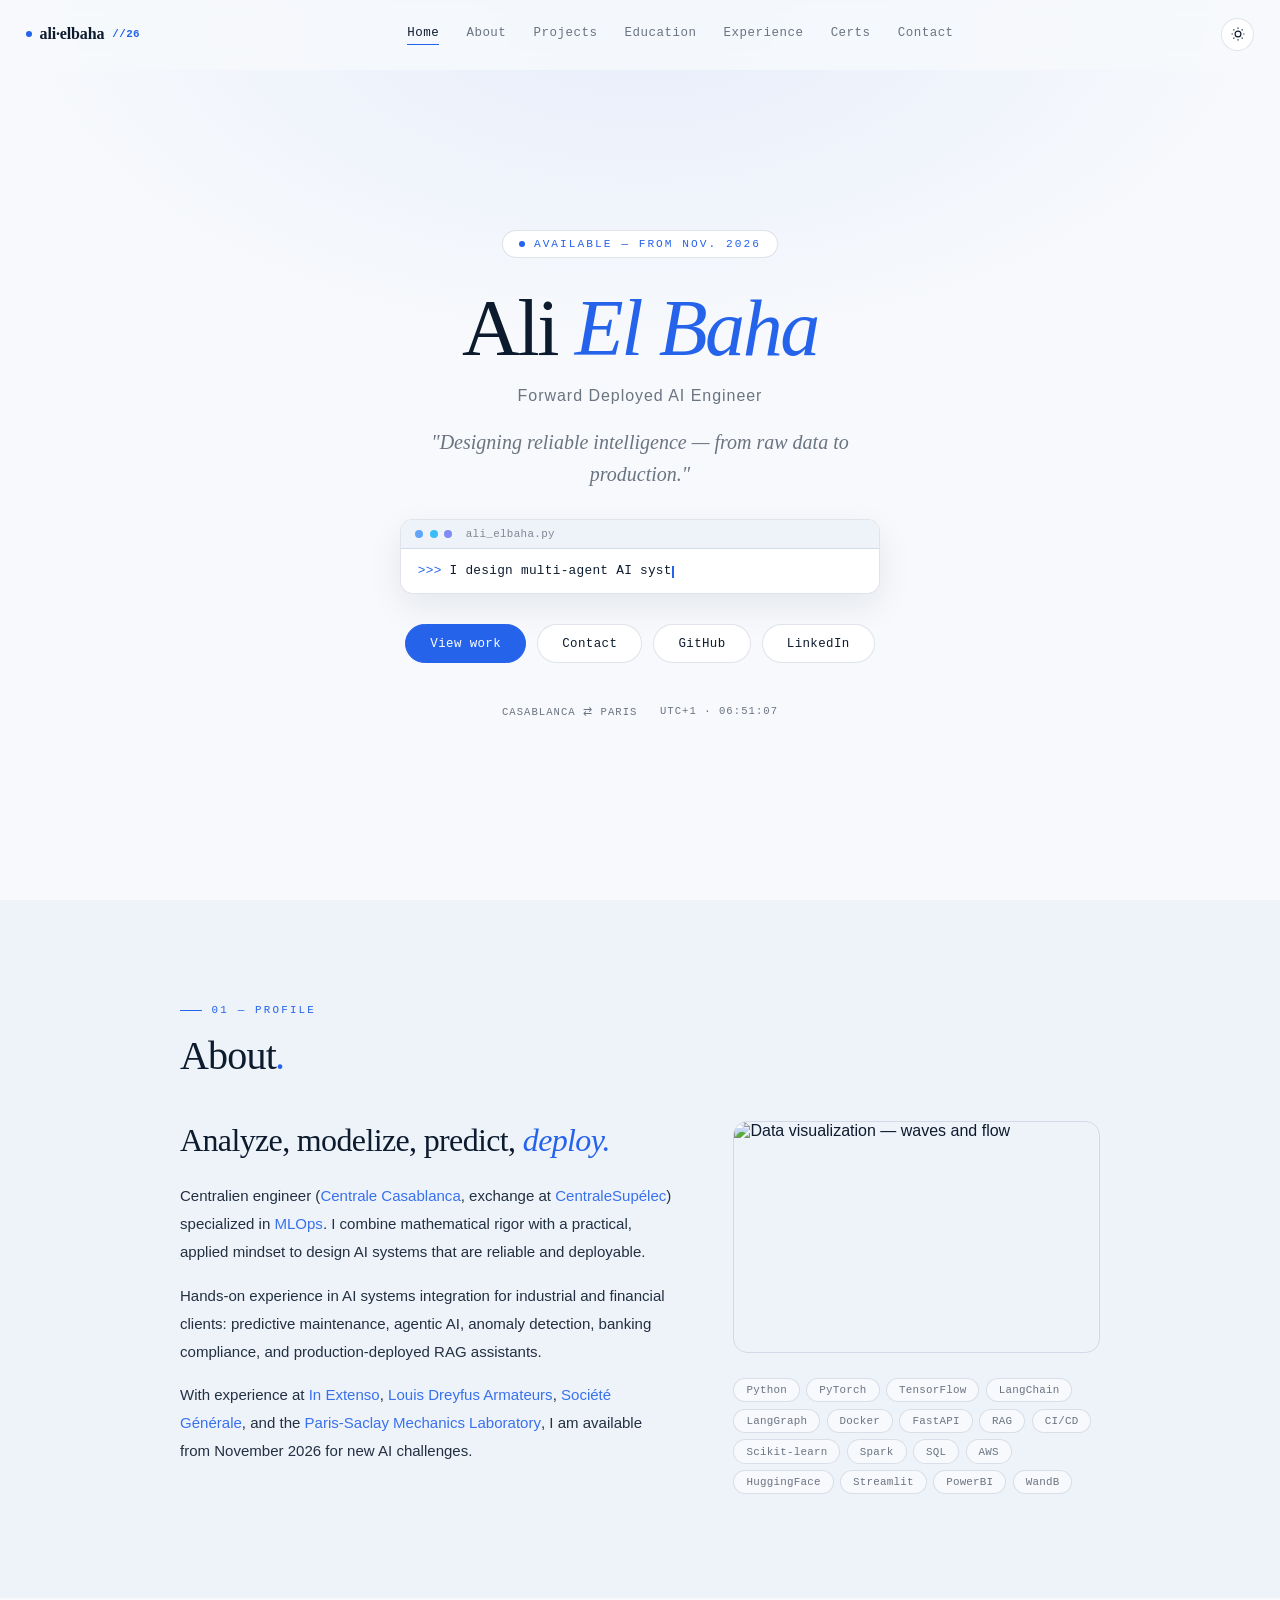
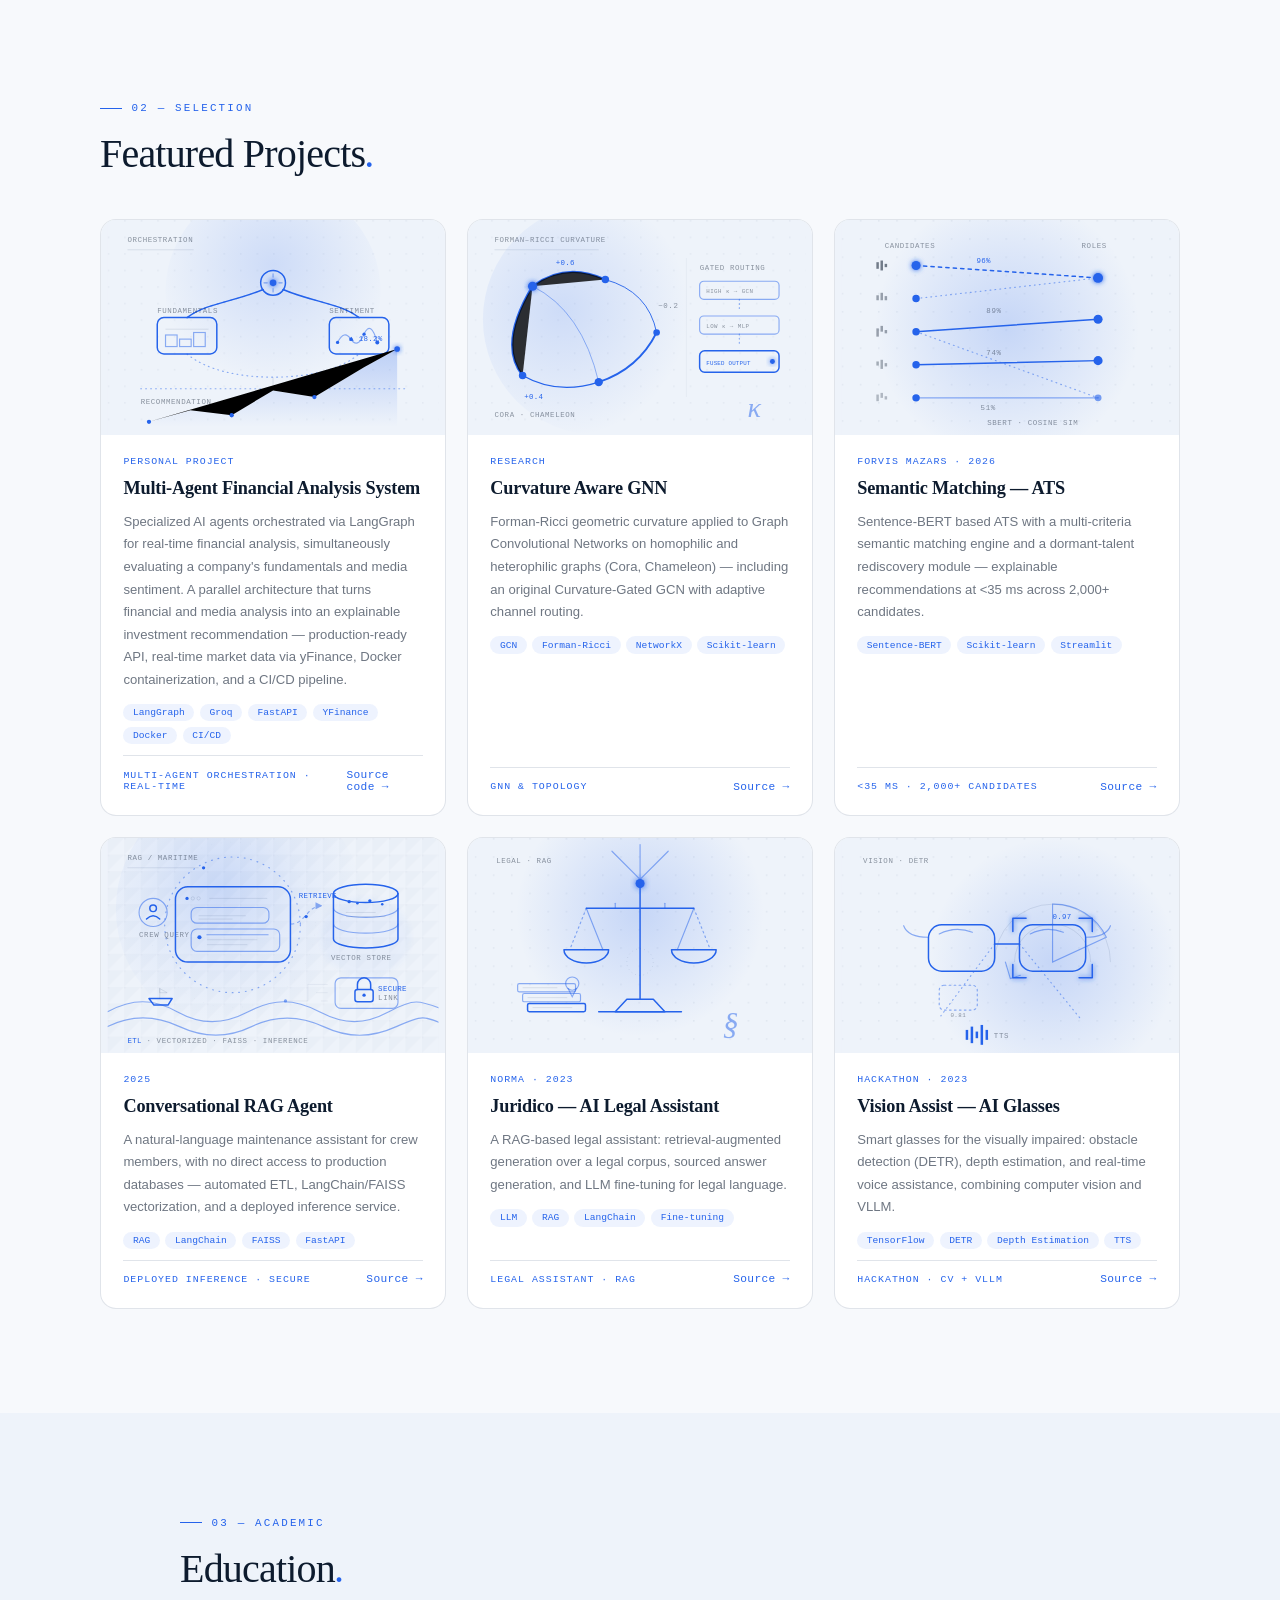
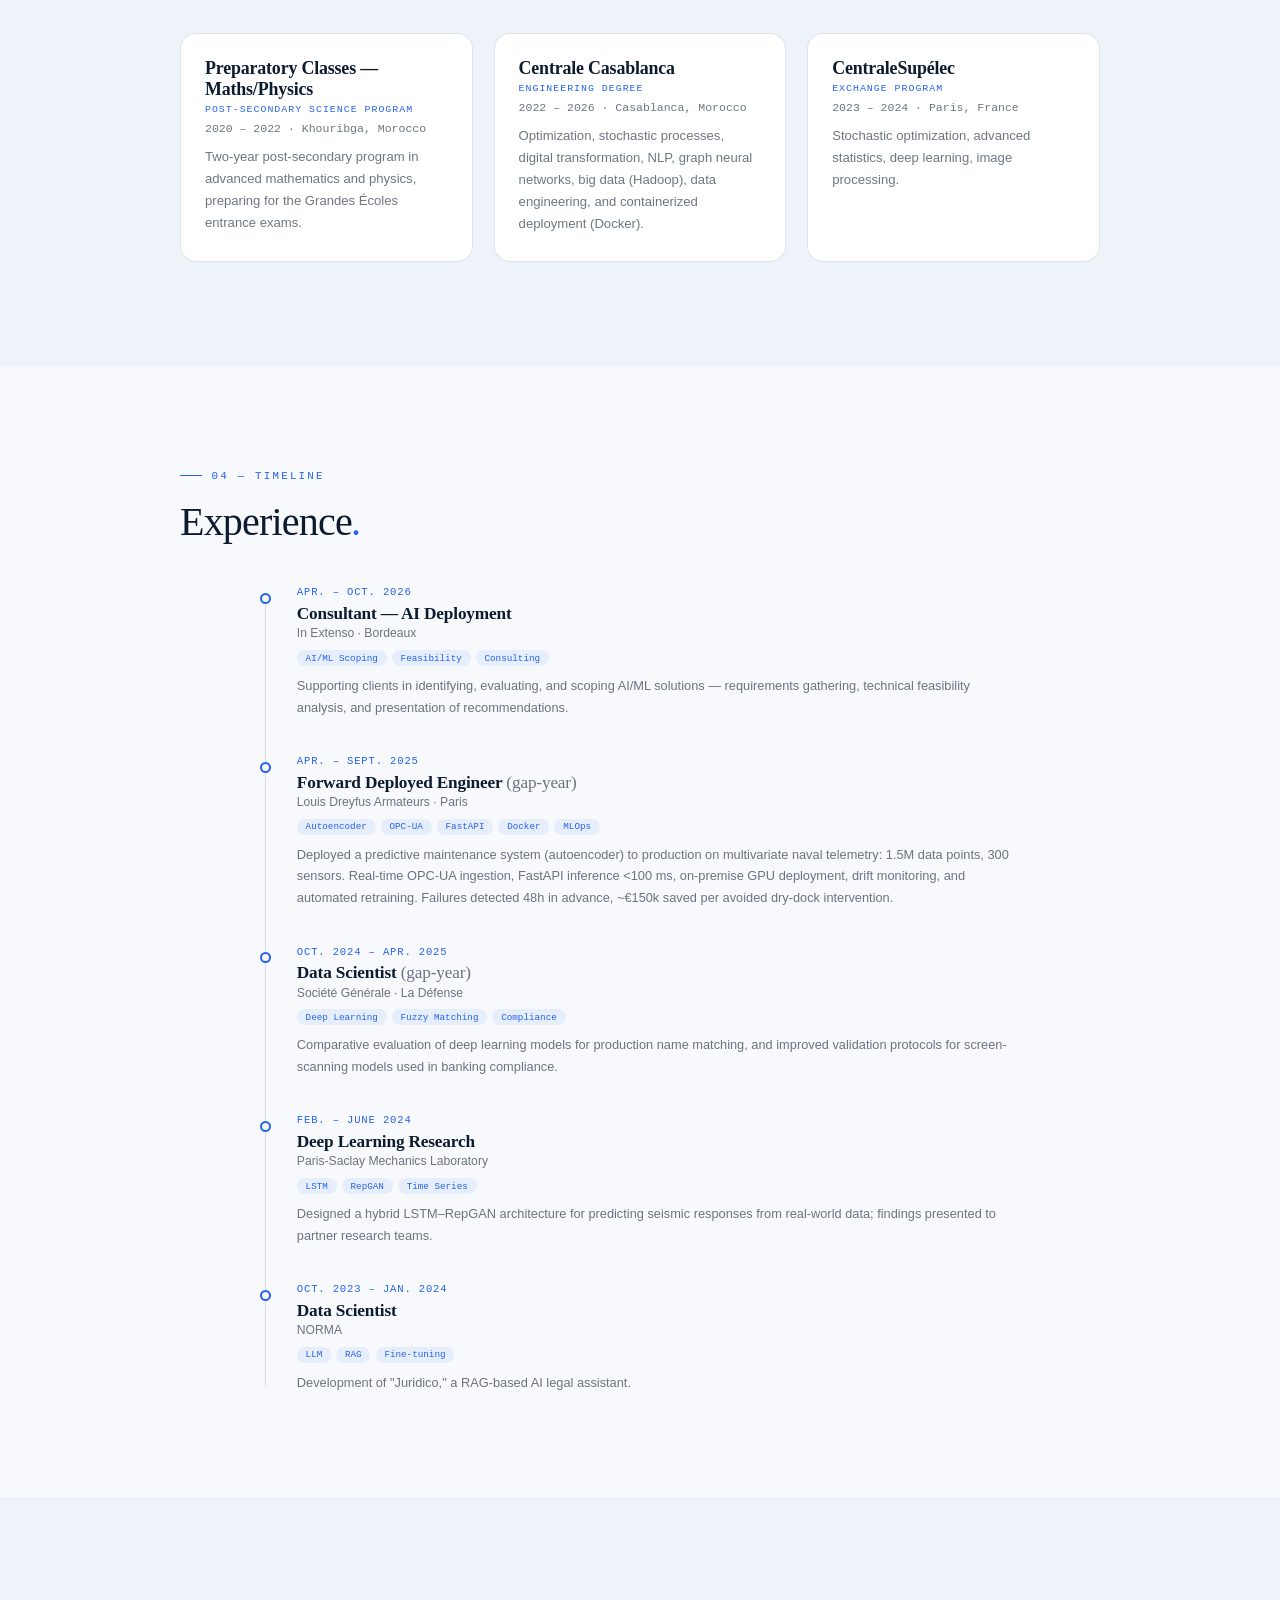
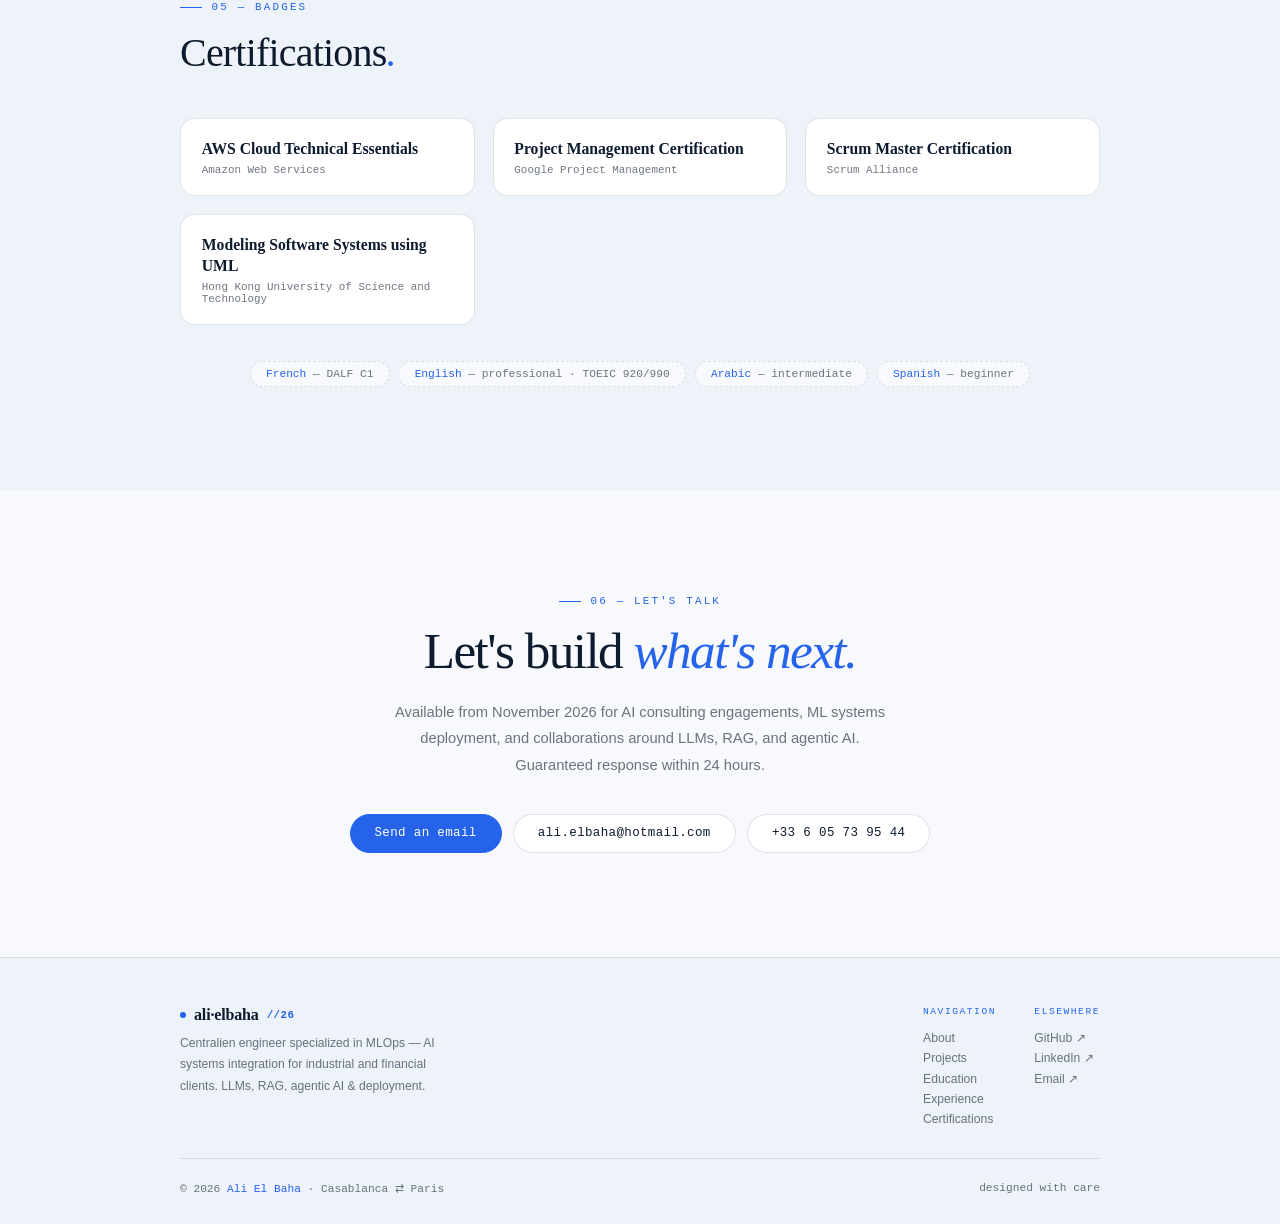
==== commit 196b19a1: "updated it into a more simplistic layout" ====
--- a/index.html
+++ b/index.html
@@ -187,9 +187,11 @@
     /* ── About ─────────────────────────────── */
     #about{background:var(--bg-alt)}
     .about-grid{display:grid;grid-template-columns:1.15fr .85fr;gap:3.6rem;align-items:start}
+    .about-grid>div:first-child{container-type:inline-size}
     .about-h{
-      font-family:var(--font-display);font-size:clamp(1.7rem,3vw,2.3rem);font-weight:500;
+      font-family:var(--font-display);font-size:clamp(2rem,4.2cqw,2.3rem);font-weight:500;
       letter-spacing:-.02em;line-height:1.22;margin-bottom:1.4rem;color:var(--text);
+      white-space:nowrap;
     }
     .about-h em{color:var(--accent);font-style:italic}
     .about-text{font-size:.94rem;line-height:1.85;color:var(--text);opacity:.9}
@@ -236,6 +238,19 @@
     .proj-art .label-accent{font-family:var(--font-mono);font-size:9px;letter-spacing:.04em;fill:var(--accent)}
     .proj-art .serif{font-family:var(--font-display);fill:var(--accent);opacity:.5}
     .proj-art .contour{fill:none;stroke:var(--border);stroke-width:1}
+    .proj-art .fine{fill:none;stroke:var(--border);stroke-width:1}
+    .proj-art .dot2{fill:var(--text);opacity:.55}
+    .proj-art .pulse{transform-box:fill-box;transform-origin:center;animation:apPulse 2.4s ease-in-out infinite}
+    .proj-art .flow{animation:apFlow 2.6s linear infinite}
+    .proj-art .flow-slow{animation:apFlow 4.2s linear infinite}
+    .proj-art .spin{transform-box:fill-box;transform-origin:center;animation:apSpin 9s linear infinite}
+    .proj-art .blink{animation:apBlink 1.3s ease-in-out infinite}
+    .proj-art .rock{transform-box:fill-box;transform-origin:top center;animation:apRock 3.6s ease-in-out infinite}
+    @keyframes apPulse{0%,100%{opacity:.6;transform:scale(1)}50%{opacity:1;transform:scale(1.4)}}
+    @keyframes apFlow{to{stroke-dashoffset:-40}}
+    @keyframes apSpin{to{transform:rotate(360deg)}}
+    @keyframes apBlink{0%,100%{opacity:.2}50%{opacity:1}}
+    @keyframes apRock{0%,100%{transform:rotate(-2.5deg)}50%{transform:rotate(2.5deg)}}
     .p-body{padding:1.3rem 1.4rem 1.4rem;display:flex;flex-direction:column;gap:.65rem;flex:1}
     .p-meta{font-family:var(--font-mono);font-size:.62rem;letter-spacing:.1em;text-transform:uppercase;color:var(--accent)}
     .p-title{font-family:var(--font-display);font-size:1.14rem;font-weight:600;letter-spacing:-.01em;line-height:1.28}
@@ -419,7 +434,7 @@
       <h2 class="title reveal">About<em>.</em></h2>
       <div class="about-grid">
         <div class="reveal">
-          <h3 class="about-h">Analyze, model, predict, <em>deploy.</em></h3>
+          <h2 class="about-h">Analyze, modelize, predict, <em>deploy.</em></h2>
           <div class="about-text">
             <p>Centralien engineer (<span class="about-highlight">Centrale Casablanca</span>, exchange at <span class="about-highlight">CentraleSupélec</span>) specialized in <span class="about-highlight">MLOps</span>. I combine mathematical rigor with a practical, applied mindset to design AI systems that are reliable and deployable.</p>
             <p>Hands-on experience in AI systems integration for industrial and financial clients: predictive maintenance, agentic AI, anomaly detection, banking compliance, and production-deployed RAG assistants.</p>
@@ -460,56 +475,84 @@
       <div class="eyebrow reveal">02 — Selection</div>
       <h2 class="title reveal">Featured Projects<em>.</em></h2>
 
-      <article class="project featured reveal">
+      <div class="project-grid reveal">
+        <article class="project-card">
         <div class="p-media">
-          <svg class="proj-art" viewBox="0 0 400 260" role="img" aria-label="Dashboard illustration: a central orchestrator agent linked to six specialist agents, above a rising financial signal chart">
-            <defs>
-              <radialGradient id="washFin" cx="50%" cy="50%" r="50%">
-                <stop offset="0%" stop-color="var(--accent)" stop-opacity=".22"/>
-                <stop offset="100%" stop-color="var(--accent)" stop-opacity="0"/>
-              </radialGradient>
-              <linearGradient id="areaFin" x1="0" y1="0" x2="0" y2="1">
-                <stop offset="0%" stop-color="var(--accent)" stop-opacity=".28"/>
-                <stop offset="100%" stop-color="var(--accent)" stop-opacity="0"/>
-              </linearGradient>
-              <filter id="glowFin" x="-60%" y="-60%" width="220%" height="220%">
-                <feGaussianBlur stdDeviation="4" result="b"/>
-                <feMerge><feMergeNode in="b"/><feMergeNode in="SourceGraphic"/></feMerge>
-              </filter>
-              <pattern id="gridFin" width="22" height="22" patternUnits="userSpaceOnUse">
-                <circle class="grid-dot" cx="1" cy="1" r="1"/>
-              </pattern>
-            </defs>
-            <rect class="bg" width="400" height="260"/>
-            <rect width="400" height="260" fill="url(#gridFin)" opacity=".6"/>
-            <circle cx="200" cy="95" r="150" fill="url(#washFin)"/>
-            <text class="label" x="26" y="30">AGENTS · LIVE</text>
-            <path class="line-soft" d="M200,40 L255,65 L255,125 L200,150 L145,125 L145,65 Z"/>
-            <line class="line" x1="200" y1="95" x2="200" y2="40"/>
-            <line class="line" x1="200" y1="95" x2="255" y2="65"/>
-            <line class="line" x1="200" y1="95" x2="255" y2="125"/>
-            <line class="line" x1="200" y1="95" x2="200" y2="150"/>
-            <line class="line" x1="200" y1="95" x2="145" y2="125"/>
-            <line class="line" x1="200" y1="95" x2="145" y2="65"/>
-            <circle class="dot" cx="200" cy="40" r="4.5"/>
-            <circle class="dot" cx="255" cy="65" r="4.5"/>
-            <circle class="dot" cx="255" cy="125" r="4.5"/>
-            <circle class="dot" cx="200" cy="150" r="4.5"/>
-            <circle class="dot" cx="145" cy="125" r="4.5"/>
-            <circle class="dot" cx="145" cy="65" r="4.5"/>
-            <circle class="dot" cx="200" cy="95" r="9" filter="url(#glowFin)"/>
-            <line class="line-soft" x1="55" y1="172" x2="345" y2="172" stroke-dasharray="1 5"/>
-            <path d="M60,225 L110,210 L160,218 L210,178 L260,190 L340,150 L340,232 L60,232 Z" fill="url(#areaFin)"/>
-            <polyline class="line" points="60,225 110,210 160,218 210,178 260,190 340,150"/>
-            <circle class="dot" cx="60" cy="225" r="3"/>
-            <circle class="dot" cx="110" cy="210" r="3"/>
-            <circle class="dot" cx="160" cy="218" r="3"/>
-            <circle class="dot" cx="210" cy="178" r="3"/>
-            <circle class="dot" cx="260" cy="190" r="3"/>
-            <circle class="dot" cx="340" cy="150" r="3.5" filter="url(#glowFin)"/>
-            <text class="label-accent" x="292" y="140">▲ 18.2%</text>
-            <text class="label" x="60" y="248">SIGNAL</text>
-          </svg>
+          <svg class="proj-art" viewBox="0 0 400 260" role="img" aria-label="A central orchestrator agent dispatching to fundamentals and sentiment analysis agents, feeding a rising recommendation signal chart">
+  <defs>
+    <radialGradient id="wash1" cx="50%" cy="38%" r="55%">
+      <stop offset="0%" stop-color="var(--accent)" stop-opacity=".16"/>
+      <stop offset="100%" stop-color="var(--accent)" stop-opacity="0"/>
+    </radialGradient>
+    <linearGradient id="area1" x1="0" y1="0" x2="0" y2="1">
+      <stop offset="0%" stop-color="var(--accent)" stop-opacity=".25"/>
+      <stop offset="100%" stop-color="var(--accent)" stop-opacity="0"/>
+    </linearGradient>
+    <filter id="glow1" x="-60%" y="-60%" width="220%" height="220%">
+      <feGaussianBlur stdDeviation="3.5" result="b"/>
+      <feMerge><feMergeNode in="b"/><feMergeNode in="SourceGraphic"/></feMerge>
+    </filter>
+    <pattern id="grid1" width="20" height="20" patternUnits="userSpaceOnUse">
+      <circle class="grid-dot" cx="1" cy="1" r="1"/>
+    </pattern>
+  </defs>
+ 
+  <rect class="bg" width="400" height="260"/>
+  <rect width="400" height="260" fill="url(#grid1)" opacity=".5"/>
+  <circle cx="200" cy="86" r="130" fill="url(#wash1)"/>
+ 
+  <text class="label" x="24" y="27">ORCHESTRATION</text>
+  <line class="fine" x1="24" y1="36" x2="104" y2="36"/>
+ 
+  <!-- Orchestrator node -->
+  <circle class="line" cx="200" cy="76" r="15"/>
+  <circle class="dot pulse" cx="200" cy="76" r="4" filter="url(#glow1)"/>
+  <path class="line-soft" d="M193 76h-4M207 76h4M200 69v-4M200 83v4" opacity=".6"/>
+ 
+  <!-- Two branch lines to specialist agents -->
+  <path class="line" d="M188 84 C150 100 120 100 96 118" />
+  <path class="line" d="M212 84 C250 100 280 100 304 118" />
+  <path class="line-soft flow" d="M188 84 C150 100 120 100 96 118" stroke-dasharray="2 6" opacity=".7"/>
+  <path class="line-soft flow" d="M212 84 C250 100 280 100 304 118" stroke-dasharray="2 6" opacity=".7"/>
+ 
+  <!-- Fundamentals agent -->
+  <g transform="translate(60 118)">
+    <rect class="line" x="0" y="0" width="72" height="44" rx="8"/>
+    <line class="fine" x1="10" y1="14" x2="62" y2="14"/>
+    <rect class="line-soft" x="10" y="21" width="14" height="14"/>
+    <rect class="line-soft" x="27" y="26" width="14" height="9"/>
+    <rect class="line-soft" x="44" y="18" width="14" height="17"/>
+    <text class="label" x="0" y="-6">FUNDAMENTALS</text>
+  </g>
+ 
+  <!-- Sentiment agent -->
+  <g transform="translate(268 118)">
+    <rect class="line" x="0" y="0" width="72" height="44" rx="8"/>
+    <path class="line-soft" d="M10 30 Q18 14 26 26 T42 20 T58 30" />
+    <circle class="dot" cx="10" cy="30" r="2"/>
+    <circle class="dot" cx="26" cy="26" r="2"/>
+    <circle class="dot" cx="42" cy="20" r="2"/>
+    <circle class="dot pulse" cx="58" cy="30" r="2.4"/>
+    <text class="label" x="0" y="-6">SENTIMENT</text>
+  </g>
+ 
+  <!-- Convergence into signal -->
+  <path class="line-soft" d="M96 162 C120 182 160 190 200 190 C240 190 280 182 304 162" stroke-dasharray="1 5" opacity=".5"/>
+  <line class="fine" x1="200" y1="190" x2="200" y2="200"/>
+ 
+  <line class="line-soft" x1="40" y1="204" x2="360" y2="204" stroke-dasharray="1 5" opacity=".4"/>
+ 
+  <!-- Recommendation signal chart -->
+  <path d="M50 244 L100 230 L150 236 L200 206 L250 214 L310 178 L350 156 L350 250 L50 250 Z" fill="url(#area1)"/>
+  <polyline class="line-accent" points="50,244 100,230 150,236 200,206 250,214 310,178 350,156"/>
+  <circle class="dot" cx="50" cy="244" r="2.6"/>
+  <circle class="dot" cx="150" cy="236" r="2.6"/>
+  <circle class="dot" cx="250" cy="214" r="2.6"/>
+  <circle class="dot pulse" cx="350" cy="156" r="3.4" filter="url(#glow1)"/>
+ 
+  <text class="label-accent" x="292" y="146">▲ 18.2%</text>
+  <text class="label" x="40" y="222">RECOMMENDATION</text>
+</svg>
         </div>
         <div class="p-body">
           <span class="p-meta">Personal project</span>
@@ -521,53 +564,83 @@
             <a class="p-link" href="https://github.com/alielbaha" target="_blank" rel="noopener">Source code →</a>
           </div>
         </div>
-      </article>
-
-      <div class="project-grid reveal">
+        </article>
+
         <article class="project-card">
           <div class="p-media">
-            <svg class="proj-art" viewBox="0 0 400 260" role="img" aria-label="A seven-node graph with outward-bowed curved edges and inner spokes, illustrating Forman-Ricci geometric curvature">
-              <defs>
-                <radialGradient id="washGnn" cx="50%" cy="50%" r="50%">
-                  <stop offset="0%" stop-color="var(--accent)" stop-opacity=".2"/>
-                  <stop offset="100%" stop-color="var(--accent)" stop-opacity="0"/>
-                </radialGradient>
-                <filter id="glowGnn" x="-60%" y="-60%" width="220%" height="220%">
-                  <feGaussianBlur stdDeviation="4" result="b"/>
-                  <feMerge><feMergeNode in="b"/><feMergeNode in="SourceGraphic"/></feMerge>
-                </filter>
-                <pattern id="gridGnn" width="22" height="22" patternUnits="userSpaceOnUse">
-                  <circle class="grid-dot" cx="1" cy="1" r="1"/>
-                </pattern>
-              </defs>
-              <rect class="bg" width="400" height="260"/>
-              <rect width="400" height="260" fill="url(#gridGnn)" opacity=".6"/>
-              <circle cx="200" cy="140" r="140" fill="url(#washGnn)"/>
-              <circle class="contour" cx="200" cy="140" r="42"/>
-              <circle class="contour" cx="200" cy="140" r="74"/>
-              <circle class="contour" cx="200" cy="140" r="106"/>
-              <text class="label" x="26" y="30">κ · CURVATURE</text>
-              <path class="line" d="M120,95 Q165,50 210,55"/>
-              <path class="line" d="M210,55 Q260,45 295,90"/>
-              <path class="line" d="M295,90 Q330,120 330,165"/>
-              <path class="line" d="M330,165 Q300,195 250,210"/>
-              <path class="line" d="M250,210 Q200,236 150,210"/>
-              <path class="line" d="M150,210 Q100,195 75,165"/>
-              <path class="line" d="M75,165 Q80,120 120,95"/>
-              <path class="line-soft" d="M200,140 Q160,120 120,95"/>
-              <path class="line-soft" d="M200,140 Q250,110 295,90"/>
-              <path class="line-soft" d="M200,140 Q225,180 250,210"/>
-              <path class="line-soft" d="M200,140 Q135,155 75,165"/>
-              <circle class="dot" cx="120" cy="95" r="5.5"/>
-              <circle class="dot" cx="210" cy="55" r="5.5"/>
-              <circle class="dot" cx="295" cy="90" r="5.5"/>
-              <circle class="dot" cx="330" cy="165" r="5.5"/>
-              <circle class="dot" cx="250" cy="210" r="5.5"/>
-              <circle class="dot" cx="150" cy="210" r="5.5"/>
-              <circle class="dot" cx="75" cy="165" r="5.5"/>
-              <circle class="dot" cx="200" cy="140" r="8" filter="url(#glowGnn)"/>
-              <text class="serif" x="316" y="238" style="font-size:38px;font-style:italic">κ</text>
-            </svg>
+            <svg class="proj-art" viewBox="0 0 400 260" role="img" aria-label="A graph of nodes with curved edges labeled by positive and negative Forman-Ricci curvature values, feeding a gated convolution">
+  <defs>
+    <radialGradient id="wash2" cx="34%" cy="46%" r="55%">
+      <stop offset="0%" stop-color="var(--accent)" stop-opacity=".16"/>
+      <stop offset="100%" stop-color="var(--accent)" stop-opacity="0"/>
+    </radialGradient>
+    <filter id="glow2" x="-60%" y="-60%" width="220%" height="220%">
+      <feGaussianBlur stdDeviation="3.5" result="b"/>
+      <feMerge><feMergeNode in="b"/><feMergeNode in="SourceGraphic"/></feMerge>
+    </filter>
+    <pattern id="grid2" width="20" height="20" patternUnits="userSpaceOnUse">
+      <circle class="grid-dot" cx="1" cy="1" r="1"/>
+    </pattern>
+  </defs>
+
+  <rect class="bg" width="400" height="260"/>
+  <rect width="400" height="260" fill="url(#grid2)" opacity=".5"/>
+  <circle cx="150" cy="120" r="140" fill="url(#wash2)"/>
+
+  <text class="label" x="24" y="27">FORMAN–RICCI CURVATURE</text>
+  <line class="fine" x1="24" y1="36" x2="150" y2="36"/>
+
+  <!-- Graph, positioned left two-thirds -->
+  <g transform="translate(10 40)">
+    <!-- edges: bowed outward for +curvature, bowed inward for -curvature -->
+    <path class="line" d="M60 40 Q100 10 148 32" style="stroke-width:2.6"/>
+    <path class="line" d="M148 32 Q200 46 210 96" style="stroke-width:1.1"/>
+    <path class="line" d="M210 96 Q188 140 140 156" style="stroke-width:2.2"/>
+    <path class="line" d="M140 156 Q90 172 48 148" style="stroke-width:1.6"/>
+    <path class="line" d="M48 148 Q18 110 60 40" style="stroke-width:2.9"/>
+    <path class="line" d="M60 40 Q120 70 140 156" style="stroke-width:1" opacity=".55"/>
+
+    <!-- flow pulses along two edges -->
+    <path class="line-accent flow" d="M60 40 Q100 10 148 32" stroke-dasharray="2 7" opacity=".8"/>
+    <path class="line-accent flow" d="M48 148 Q18 110 60 40" stroke-dasharray="2 7" opacity=".8"/>
+
+    <!-- curvature labels -->
+    <text class="label-accent" x="88" y="14">+0.6</text>
+    <text class="label" x="212" y="66">−0.2</text>
+    <text class="label-accent" x="50" y="176">+0.4</text>
+
+    <!-- nodes -->
+    <circle class="dot pulse" cx="60" cy="40" r="5.5" filter="url(#glow2)"/>
+    <circle class="dot" cx="148" cy="32" r="4.5"/>
+    <circle class="dot" cx="210" cy="96" r="4"/>
+    <circle class="dot" cx="140" cy="156" r="5"/>
+    <circle class="dot" cx="48" cy="148" r="4.5"/>
+  </g>
+
+  <!-- Divider -->
+  <line class="fine" x1="256" y1="46" x2="256" y2="214" opacity=".4"/>
+
+  <!-- Curvature-gated channel routing, right column -->
+  <text class="label" x="272" y="60">GATED ROUTING</text>
+  <g transform="translate(272 74)">
+    <rect class="line-soft" x="0" y="0" width="96" height="22" rx="5"/>
+    <text class="label" x="8" y="14" style="font-size:7px">HIGH κ → GCN</text>
+
+    <path class="line-soft" d="M48 22 v14" stroke-dasharray="1 4"/>
+
+    <rect class="line-soft" x="0" y="42" width="96" height="22" rx="5"/>
+    <text class="label" x="8" y="56" style="font-size:7px">LOW κ → MLP</text>
+
+    <path class="line-soft" d="M48 64 v14" stroke-dasharray="1 4"/>
+
+    <rect class="line" x="0" y="84" width="96" height="26" rx="6"/>
+    <text class="label-accent" x="8" y="101" style="font-size:7px">FUSED OUTPUT</text>
+    <circle class="dot pulse" cx="88" cy="97" r="3" filter="url(#glow2)"/>
+  </g>
+
+  <text class="serif" x="330" y="238" style="font-size:34px;font-style:italic">κ</text>
+  <text class="label" x="24" y="238">CORA · CHAMELEON</text>
+</svg>
           </div>
           <div class="p-body">
             <span class="p-meta">Research</span>
@@ -604,20 +677,31 @@
               <text class="label" x="290" y="34">ROLES</text>
               <line class="line-soft" x1="90" y1="95" x2="310" y2="70" stroke-dasharray="1 5"/>
               <line class="line-soft" x1="90" y1="135" x2="310" y2="215" stroke-dasharray="1 5"/>
-              <line class="line" x1="90" y1="55" x2="310" y2="70"/>
+              <line class="line flow" x1="90" y1="55" x2="310" y2="70" stroke-dasharray="4 5"/>
               <line class="line" x1="90" y1="135" x2="310" y2="120"/>
               <line class="line" x1="90" y1="175" x2="310" y2="170"/>
-              <line class="line" x1="90" y1="215" x2="310" y2="215"/>
-              <circle class="dot" cx="90" cy="55" r="5.5" filter="url(#glowAts)"/>
+              <line class="line-soft" x1="90" y1="215" x2="310" y2="215" opacity=".65"/>
+              <g class="dot2">
+                <rect x="42" y="51" width="3" height="8"/><rect x="47" y="49" width="3" height="12"/><rect x="52" y="53" width="3" height="4"/>
+                <rect x="42" y="91" width="3" height="6" opacity=".7"/><rect x="47" y="88" width="3" height="9" opacity=".7"/><rect x="52" y="92" width="3" height="5" opacity=".7"/>
+                <rect x="42" y="131" width="3" height="10" opacity=".7"/><rect x="47" y="128" width="3" height="7" opacity=".7"/><rect x="52" y="133" width="3" height="4" opacity=".7"/>
+                <rect x="42" y="171" width="3" height="5" opacity=".6"/><rect x="47" y="169" width="3" height="11" opacity=".6"/><rect x="52" y="173" width="3" height="4" opacity=".6"/>
+                <rect x="42" y="211" width="3" height="8" opacity=".5"/><rect x="47" y="209" width="3" height="6" opacity=".5"/><rect x="52" y="213" width="3" height="4" opacity=".5"/>
+              </g>
+              <circle class="dot pulse" cx="90" cy="55" r="5.5" filter="url(#glowAts)"/>
               <circle class="dot" cx="90" cy="95" r="4.5"/>
               <circle class="dot" cx="90" cy="135" r="4.5"/>
               <circle class="dot" cx="90" cy="175" r="4.5"/>
               <circle class="dot" cx="90" cy="215" r="4.5"/>
-              <circle class="dot" cx="310" cy="70" r="6" filter="url(#glowAts)"/>
+              <circle class="dot pulse" cx="310" cy="70" r="6" filter="url(#glowAts)"/>
               <circle class="dot" cx="310" cy="120" r="5.5"/>
               <circle class="dot" cx="310" cy="170" r="5.5"/>
-              <circle class="dot" cx="310" cy="215" r="5.5"/>
+              <circle class="dot" cx="310" cy="215" r="4.2" opacity=".6"/>
               <text class="label-accent" x="163" y="52">96%</text>
+              <text class="label" x="175" y="112">89%</text>
+              <text class="label" x="175" y="163">74%</text>
+              <text class="label" x="168" y="230">51%</text>
+              <text class="label" x="176" y="248">SBERT · COSINE SIM</text>
             </svg>
           </div>
           <div class="p-body">
@@ -634,44 +718,201 @@
 
         <article class="project-card">
           <div class="p-media">
-            <svg class="proj-art" viewBox="0 0 400 260" role="img" aria-label="Chat bubble retrieving answers from a maintenance knowledge base through a secure link, over a maritime wave line">
-              <defs>
-                <radialGradient id="washRag" cx="50%" cy="50%" r="50%">
-                  <stop offset="0%" stop-color="var(--accent)" stop-opacity=".2"/>
-                  <stop offset="100%" stop-color="var(--accent)" stop-opacity="0"/>
-                </radialGradient>
-                <filter id="glowRag" x="-60%" y="-60%" width="220%" height="220%">
-                  <feGaussianBlur stdDeviation="3.5" result="b"/>
-                  <feMerge><feMergeNode in="b"/><feMergeNode in="SourceGraphic"/></feMerge>
-                </filter>
-                <pattern id="gridRag" width="22" height="22" patternUnits="userSpaceOnUse">
-                  <circle class="grid-dot" cx="1" cy="1" r="1"/>
-                </pattern>
-                <marker id="arrowRag" viewBox="0 0 10 10" refX="8" refY="5" markerWidth="7" markerHeight="7" orient="auto-start-reverse">
-                  <path d="M0,0 L10,5 L0,10 Z" fill="var(--accent)"/>
-                </marker>
-              </defs>
-              <rect class="bg" width="400" height="260"/>
-              <rect width="400" height="260" fill="url(#gridRag)" opacity=".6"/>
-              <circle cx="150" cy="70" r="140" fill="url(#washRag)"/>
-              <text class="label" x="26" y="30">RAG · MARITIME</text>
-              <path class="line-soft" d="M40,205 Q80,188 120,205 T200,205 T280,205 T360,205"/>
-              <path class="line-soft" d="M40,222 Q80,238 120,222 T200,222 T280,222 T360,222" opacity=".3"/>
-              <path class="line" d="M96,68 h110 a14,14 0 0 1 14,14 v46 a14,14 0 0 1 -14,14 h-70 l-22,22 v-22 h-18 a14,14 0 0 1 -14,-14 v-46 a14,14 0 0 1 14,-14 z"/>
-              <circle class="dot" cx="133" cy="105" r="3" style="opacity:.9"/>
-              <circle class="dot" cx="151" cy="105" r="3" style="opacity:.55"/>
-              <circle class="dot" cx="169" cy="105" r="3" style="opacity:.3"/>
-              <line class="line-soft" x1="230" y1="95" x2="262" y2="95" marker-end="url(#arrowRag)"/>
-              <ellipse class="line" cx="316" cy="66" rx="30" ry="10"/>
-              <path class="line" d="M286,66 v52 a30,10 0 0 0 60,0 v-52"/>
-              <path class="line-soft" d="M286,88 a30,10 0 0 0 60,0"/>
-              <path class="line-soft" d="M286,108 a30,10 0 0 0 60,0"/>
-              <text class="label" x="286" y="150">KNOWLEDGE BASE</text>
-              <path class="line-soft" d="M298,180 v-10 a13,13 0 0 1 26,0 v10"/>
-              <rect class="line" x="290" y="180" width="42" height="26" rx="4" filter="url(#glowRag)"/>
-              <circle class="dot" cx="311" cy="193" r="2.5"/>
-              <text class="label-accent" x="252" y="222">NO DIRECT ACCESS</text>
-            </svg>
+ <svg class="proj-art" viewBox="0 0 400 260" role="img"
+     aria-label="Conversational RAG maintenance assistant retrieving information from a secure maritime knowledge base">
+  <defs>
+    <radialGradient id="ragGlow" cx="42%" cy="42%" r="58%">
+      <stop offset="0" stop-color="var(--accent)" stop-opacity=".18"/>
+      <stop offset=".55" stop-color="var(--accent)" stop-opacity=".055"/>
+      <stop offset="1" stop-color="var(--accent)" stop-opacity="0"/>
+    </radialGradient>
+
+    <linearGradient id="ragPanel" x1="0" y1="0" x2="1" y2="1">
+      <stop offset="0" stop-color="var(--accent)" stop-opacity=".09"/>
+      <stop offset="1" stop-color="var(--accent)" stop-opacity=".015"/>
+    </linearGradient>
+
+    <filter id="ragBlur" x="-80%" y="-80%" width="260%" height="260%">
+      <feGaussianBlur stdDeviation="4"/>
+    </filter>
+
+    <filter id="ragGlow" x="-60%" y="-60%" width="220%" height="220%">
+      <feGaussianBlur stdDeviation="2.5" result="blur"/>
+      <feMerge>
+        <feMergeNode in="blur"/>
+        <feMergeNode in="SourceGraphic"/>
+      </feMerge>
+    </filter>
+
+    <pattern id="ragGrid" width="20" height="20" patternUnits="userSpaceOnUse">
+      <path d="M20 0H0V20" fill="none" class="grid-dot" opacity=".32"/>
+      <circle cx="1" cy="1" r=".8" class="grid-dot"/>
+    </pattern>
+
+    <marker id="ragArrow" viewBox="0 0 10 10"
+            refX="8" refY="5" markerWidth="6" markerHeight="6"
+            orient="auto">
+      <path d="M0 0L10 5L0 10Z" fill="var(--accent)"/>
+    </marker>
+
+    <clipPath id="ragWaveClip">
+      <rect x="0" y="176" width="400" height="84"/>
+    </clipPath>
+  </defs>
+
+  <!-- Base -->
+  <rect class="bg" width="400" height="260"/>
+  <rect width="400" height="260" fill="url(#ragGrid)" opacity=".5"/>
+  <circle cx="160" cy="86" r="150" fill="url(#ragGlow)"/>
+
+  <!-- Header -->
+  <text class="label" x="24" y="27">RAG / MARITIME</text>
+  <line class="fine" x1="24" y1="36" x2="110" y2="36"/>
+  <circle class="dot pulse" cx="116" cy="36" r="2"/>
+
+  <!-- Ambient orbital lines -->
+  <circle cx="151" cy="105" r="82"
+          fill="none" class="line-soft"
+          stroke-dasharray="1 7" opacity=".35"/>
+  <circle cx="151" cy="105" r="100"
+          fill="none" class="fine"
+          stroke-dasharray="1 11" opacity=".3"/>
+
+  <!-- User / crew node -->
+  <g transform="translate(38 73)">
+    <circle cx="17" cy="17" r="17" fill="url(#ragPanel)"
+            class="line-soft"/>
+    <circle cx="17" cy="12" r="4" class="line"/>
+    <path class="line" d="M9 25q8-8 16 0"/>
+    <text class="label" x="0" y="47">CREW QUERY</text>
+  </g>
+
+  <!-- Main conversational panel -->
+  <g>
+    <rect x="82" y="59" width="139" height="91" rx="15"
+          fill="url(#ragPanel)" class="line"/>
+
+    <!-- top bar -->
+    <circle class="dot" cx="96" cy="73" r="2"/>
+    <circle class="fine" cx="103" cy="73" r="2"/>
+    <circle class="fine" cx="110" cy="73" r="2"/>
+
+    <path class="fine" d="M123 73h70"/>
+
+    <!-- user question -->
+    <rect x="101" y="84" width="94" height="19" rx="7"
+          class="line-soft" opacity=".65"/>
+    <line class="fine" x1="110" y1="94" x2="167" y2="94"/>
+    <line class="fine" x1="110" y1="98" x2="151" y2="98"/>
+
+    <!-- AI response -->
+    <rect x="101" y="110" width="107" height="27" rx="7"
+          fill="var(--accent)" opacity=".055"
+          class="line-soft"/>
+
+    <circle class="dot pulse" cx="111" cy="120" r="2.5"/>
+    <line class="line-soft" x1="120" y1="117" x2="194" y2="117"/>
+    <line class="fine" x1="120" y1="123" x2="181" y2="123"/>
+    <line class="fine" x1="120" y1="129" x2="169" y2="129"/>
+
+    <!-- little answer indicator -->
+    <path class="line-accent"
+          d="M188 129l4 4 8-9"
+          fill="none"/>
+  </g>
+
+  <!-- Retrieval flow -->
+  <path class="line-soft"
+        d="M222 104C238 104 242 82 258 82"
+        fill="none"
+        stroke-dasharray="3 5"
+        marker-end="url(#ragArrow)"/>
+
+  <circle class="dot pulse" cx="240" cy="95" r="2"
+          filter="url(#ragGlow)"/>
+
+  <text class="label-accent" x="231" y="72">RETRIEVE</text>
+
+  <!-- Knowledge base -->
+  <g transform="translate(270 54)">
+    <!-- glow behind database -->
+    <ellipse cx="42" cy="66" rx="54" ry="48"
+             fill="var(--accent)" opacity=".035"
+             filter="url(#ragBlur)"/>
+
+    <!-- database -->
+    <ellipse cx="42" cy="13" rx="39" ry="11" class="line"/>
+    <path class="line"
+          d="M3 13v55c0 6 17 11 39 11s39-5 39-11V13"/>
+    <path class="line-soft" d="M3 31c0 6 17 11 39 11s39-5 39-11"/>
+    <path class="line-soft" d="M3 50c0 6 17 11 39 11s39-5 39-11"/>
+
+    <!-- vector marks -->
+    <circle class="dot" cx="22" cy="23" r="2"/>
+    <circle class="dot" cx="32" cy="25" r="1.5"/>
+    <circle class="dot" cx="47" cy="22" r="2"/>
+    <circle class="dot" cx="62" cy="26" r="1.5"/>
+
+    <line class="fine" x1="18" y1="36" x2="54" y2="36"/>
+    <line class="fine" x1="18" y1="41" x2="66" y2="41"/>
+
+    <text class="label" x="0" y="94">VECTOR STORE</text>
+  </g>
+
+  <!-- Secure boundary -->
+  <g transform="translate(275 158)">
+    <rect x="0" y="11" width="76" height="37" rx="7"
+          fill="url(#ragPanel)" class="line-soft"/>
+
+    <!-- lock -->
+    <path class="line"
+          d="M27 25v-6a8 8 0 0 1 16 0v6"/>
+    <rect x="24" y="25" width="22" height="15" rx="3" class="line"/>
+    <circle class="dot" cx="35" cy="32" r="2"/>
+
+    <text class="label-accent" x="52" y="27">SECURE</text>
+    <text class="label" x="52" y="38">LINK</text>
+  </g>
+
+  <!-- Semantic flow lines -->
+  <g opacity=".55">
+    <path class="fine" d="M266 177h-24v20h-27"/>
+    <circle class="dot" cx="215" cy="197" r="2"/>
+    <path class="fine" d="M266 187h-14"/>
+    <path class="fine" d="M266 197h-8"/>
+  </g>
+
+  <!-- Maritime horizon -->
+  <g clip-path="url(#ragWaveClip)">
+    <path class="line-soft"
+          d="M0 210
+             C30 194 55 194 84 210
+             S139 226 170 210
+             S225 194 256 210
+             S310 226 340 210
+             S375 195 410 209"
+          fill="none"/>
+
+    <path class="line-soft"
+          d="M0 228
+             C28 214 57 214 87 228
+             S145 242 174 228
+             S231 214 261 228
+             S318 242 349 228
+             S382 214 410 227"
+          fill="none" opacity=".35"/>
+
+    <!-- vessel silhouette -->
+    <path class="line"
+          d="M50 194h28l-5 8H56z"/>
+    <line class="fine" x1="63" y1="194" x2="63" y2="181"/>
+    <path class="fine" d="M63 182l9 5H63z"/>
+  </g>
+
+  <!-- Footer -->
+  <text class="label-accent" x="24" y="248">ETL</text>
+  <text class="label" x="47" y="248">· VECTORIZED · FAISS · INFERENCE</text>
+</svg>
           </div>
           <div class="p-body">
             <span class="p-meta">2025</span>
@@ -706,22 +947,30 @@
               <circle cx="200" cy="90" r="150" fill="url(#washLaw)"/>
               <text class="label" x="26" y="30">LEGAL · RAG</text>
               <path class="line-soft" d="M200,50 L166,16 M200,50 L200,8 M200,50 L234,16"/>
+              <g class="rock">
+                <line class="line" x1="135" y1="85" x2="265" y2="85"/>
+                <line class="line-soft" x1="170" y1="85" x2="170" y2="79"/>
+                <line class="line-soft" x1="230" y1="85" x2="230" y2="79"/>
+                <line class="line-soft flow" x1="135" y1="85" x2="115" y2="135" stroke-dasharray="2 4"/>
+                <line class="line-soft" x1="135" y1="85" x2="155" y2="135"/>
+                <path class="line" d="M108,135 a27,16 0 0 0 54,0 z"/>
+                <line class="line-soft flow" x1="265" y1="85" x2="285" y2="135" stroke-dasharray="2 4"/>
+                <line class="line-soft" x1="265" y1="85" x2="245" y2="135"/>
+                <path class="line" d="M238,135 a27,16 0 0 0 54,0 z"/>
+              </g>
               <line class="line" x1="200" y1="55" x2="200" y2="195"/>
-              <line class="line" x1="135" y1="85" x2="265" y2="85"/>
-              <line class="line-soft" x1="170" y1="85" x2="170" y2="79"/>
-              <line class="line-soft" x1="230" y1="85" x2="230" y2="79"/>
-              <line class="line-soft" x1="135" y1="85" x2="115" y2="135"/>
-              <line class="line-soft" x1="135" y1="85" x2="155" y2="135"/>
-              <path class="line" d="M108,135 a27,16 0 0 0 54,0 z"/>
-              <line class="line-soft" x1="265" y1="85" x2="245" y2="135"/>
-              <line class="line-soft" x1="265" y1="85" x2="285" y2="135"/>
-              <path class="line" d="M238,135 a27,16 0 0 0 54,0 z"/>
-              <circle class="dot" cx="200" cy="55" r="5.5" filter="url(#glowLaw)"/>
+              <circle class="dot pulse" cx="200" cy="55" r="5.5" filter="url(#glowLaw)"/>
+              <circle class="fine" cx="200" cy="150" r="16" stroke-dasharray="1 4"/>
               <path class="line" d="M170,210 h60 l-14,-15 h-32 z"/>
               <line class="line" x1="150" y1="210" x2="250" y2="210"/>
               <rect class="line-soft" x="52" y="176" width="70" height="10" rx="2"/>
+              <line class="fine" x1="58" y1="181" x2="100" y2="181"/>
               <rect class="line-soft" x="58" y="188" width="70" height="10" rx="2"/>
+              <line class="fine" x1="64" y1="193" x2="112" y2="193"/>
               <rect class="line" x="64" y="200" width="70" height="10" rx="2"/>
+              <line class="fine" x1="70" y1="205" x2="118" y2="205"/>
+              <circle class="line-soft" cx="118" cy="176" r="8"/>
+              <path class="line-soft" d="M113,182 l5,10 l5,-10"/>
               <text class="serif" x="300" y="238" style="font-size:38px;font-style:italic">§</text>
             </svg>
           </div>
@@ -759,6 +1008,7 @@
               <text class="label" x="26" y="30">VISION · DETR</text>
               <path class="contour" d="M255,150 m-46,0 a46,46 0 0 1 92,0"/>
               <path class="contour" d="M255,150 m-70,0 a70,70 0 0 1 140,0"/>
+              <path class="line-soft" d="M255,150 L255,80 A70,70 0 0 1 320,120 Z" opacity=".18" style="transform-box:view-box;transform-origin:255px 150px;animation:apSpin 9s linear infinite"/>
               <path class="line-soft" d="M185,128 L120,215 M215,128 L290,220" stroke-dasharray="1 5"/>
               <rect class="line" x="105" y="105" width="80" height="56" rx="16"/>
               <rect class="line" x="215" y="105" width="80" height="56" rx="16"/>
@@ -768,8 +1018,18 @@
               <path class="line-soft" d="M105,120 q-25,0 -30,-14"/>
               <path class="line-soft" d="M295,120 q25,0 30,-14"/>
               <path class="line-soft" d="M198,150 l6,20 l12,-4"/>
+              <rect class="line-soft" x="118" y="178" width="46" height="30" rx="6" stroke-dasharray="2 4"/>
+              <text class="label" x="141" y="216" style="text-anchor:middle;font-size:7px">0.81</text>
               <path class="line" d="M207,113 v-16 h16 M303,113 v-16 h-16 M207,153 v16 h16 M303,153 v16 h-16" filter="url(#glowCv)"/>
               <text class="label-accent" x="255" y="98">0.97</text>
+              <g transform="translate(150,238)">
+                <rect class="dot pulse" x="0" y="-6" width="3" height="12" style="animation-delay:0s"/>
+                <rect class="dot pulse" x="6" y="-10" width="3" height="20" style="animation-delay:.15s"/>
+                <rect class="dot pulse" x="12" y="-4" width="3" height="8" style="animation-delay:.3s"/>
+                <rect class="dot pulse" x="18" y="-12" width="3" height="24" style="animation-delay:.45s"/>
+                <rect class="dot pulse" x="24" y="-6" width="3" height="12" style="animation-delay:.6s"/>
+              </g>
+              <text class="label" x="184" y="242">TTS</text>
             </svg>
           </div>
           <div class="p-body">
